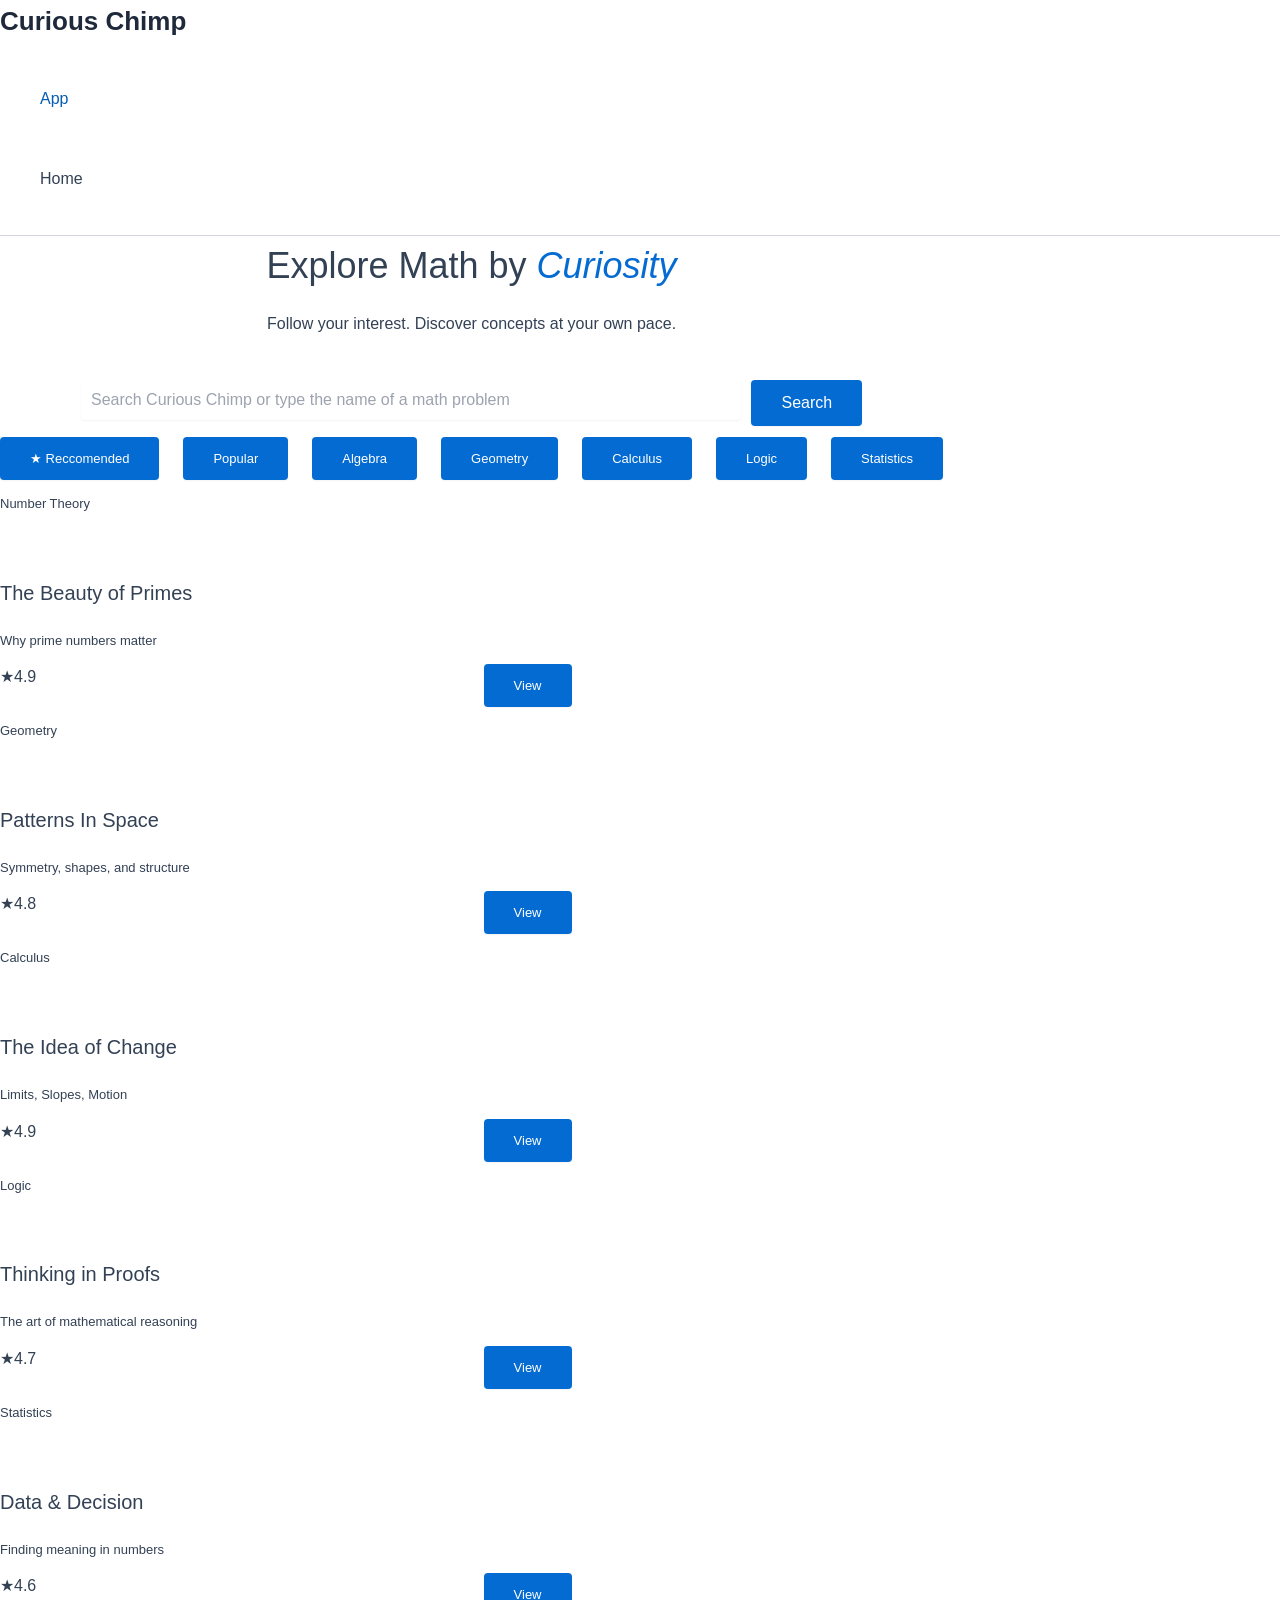
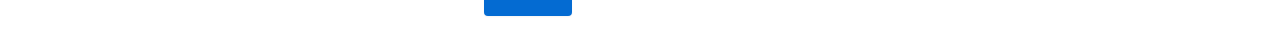
==== app/index.html @ 6db91880 "Pushed barebones local wp site" ====
<!DOCTYPE html>
<html lang="en-US">
<head><meta charset="UTF-8">

<meta name="viewport" content="width=device-width, initial-scale=1">
	<link rel="profile" href="https://gmpg.org/xfn/11"> 
	<title>App – Curious Chimp</title>
<meta name="robots" content="max-image-preview:large">
<link rel="alternate" type="application/rss+xml" title="Curious Chimp » Feed" href="/feed/">
<link rel="alternate" type="application/rss+xml" title="Curious Chimp » Comments Feed" href="/comments/feed/">
<link rel="alternate" title="oEmbed (JSON)" type="application/json+oembed" href="/wp-json/oembed/1.0/embed?url=http%3A%2F%2F%2Fapp%2F">
<link rel="alternate" title="oEmbed (XML)" type="text/xml+oembed" href="/wp-json/oembed/1.0/embed?url=http%3A%2F%2F%2Fapp%2F&amp;format=xml">
<style id="wp-img-auto-sizes-contain-inline-css">
img:is([sizes=auto i],[sizes^="auto," i]){contain-intrinsic-size:3000px 1500px}
/*# sourceURL=wp-img-auto-sizes-contain-inline-css */
</style>
<link rel="stylesheet" id="astra-theme-css-css" href="/wp-content/themes/astra/assets/css/minified/main.min.css?ver=4.12.3" media="all">
<style id="astra-theme-css-inline-css">
:root{--ast-post-nav-space:0;--ast-container-default-xlg-padding:2.5em;--ast-container-default-lg-padding:2.5em;--ast-container-default-slg-padding:2em;--ast-container-default-md-padding:2.5em;--ast-container-default-sm-padding:2.5em;--ast-container-default-xs-padding:2.4em;--ast-container-default-xxs-padding:1.8em;--ast-code-block-background:#ECEFF3;--ast-comment-inputs-background:#F9FAFB;--ast-normal-container-width:1200px;--ast-narrow-container-width:750px;--ast-blog-title-font-weight:600;--ast-blog-meta-weight:600;--ast-global-color-primary:var(--ast-global-color-4);--ast-global-color-secondary:var(--ast-global-color-5);--ast-global-color-alternate-background:var(--ast-global-color-6);--ast-global-color-subtle-background:var(--ast-global-color-7);--ast-bg-style-guide:var( --ast-global-color-secondary,--ast-global-color-5 );--ast-shadow-style-guide:0px 0px 4px 0 #00000057;--ast-global-dark-bg-style:#fff;--ast-global-dark-lfs:#fbfbfb;--ast-widget-bg-color:#fafafa;--ast-wc-container-head-bg-color:#fbfbfb;--ast-title-layout-bg:#eeeeee;--ast-search-border-color:#e7e7e7;--ast-lifter-hover-bg:#e6e6e6;--ast-gallery-block-color:#000;--srfm-color-input-label:var(--ast-global-color-2);}html{font-size:100%;}a{color:var(--ast-global-color-0);}a:hover,a:focus{color:var(--ast-global-color-1);}body,button,input,select,textarea,.ast-button,.ast-custom-button{font-family:-apple-system,BlinkMacSystemFont,Segoe UI,Roboto,Oxygen-Sans,Ubuntu,Cantarell,Helvetica Neue,sans-serif;font-weight:400;font-size:16px;font-size:1rem;line-height:var(--ast-body-line-height,1.65);}blockquote{color:var(--ast-global-color-3);}h1,h2,h3,h4,h5,h6,.entry-content :where(h1,h2,h3,h4,h5,h6),.site-title,.site-title a{font-weight:600;}.ast-site-identity .site-title a{color:var(--ast-global-color-2);}.site-title{font-size:26px;font-size:1.625rem;display:block;}.site-header .site-description{font-size:15px;font-size:0.9375rem;display:none;}.entry-title{font-size:20px;font-size:1.25rem;}.ast-blog-single-element.ast-taxonomy-container a{font-size:14px;font-size:0.875rem;}.ast-blog-meta-container{font-size:13px;font-size:0.8125rem;}.archive .ast-article-post .ast-article-inner,.blog .ast-article-post .ast-article-inner,.archive .ast-article-post .ast-article-inner:hover,.blog .ast-article-post .ast-article-inner:hover{border-top-left-radius:6px;border-top-right-radius:6px;border-bottom-right-radius:6px;border-bottom-left-radius:6px;overflow:hidden;}h1,.entry-content :where(h1){font-size:36px;font-size:2.25rem;font-weight:600;line-height:1.4em;}h2,.entry-content :where(h2){font-size:30px;font-size:1.875rem;font-weight:600;line-height:1.3em;}h3,.entry-content :where(h3){font-size:24px;font-size:1.5rem;font-weight:600;line-height:1.3em;}h4,.entry-content :where(h4){font-size:20px;font-size:1.25rem;line-height:1.2em;font-weight:600;}h5,.entry-content :where(h5){font-size:18px;font-size:1.125rem;line-height:1.2em;font-weight:600;}h6,.entry-content :where(h6){font-size:16px;font-size:1rem;line-height:1.25em;font-weight:600;}::selection{background-color:var(--ast-global-color-0);color:#ffffff;}body,h1,h2,h3,h4,h5,h6,.entry-title a,.entry-content :where(h1,h2,h3,h4,h5,h6){color:var(--ast-global-color-3);}.tagcloud a:hover,.tagcloud a:focus,.tagcloud a.current-item{color:#ffffff;border-color:var(--ast-global-color-0);background-color:var(--ast-global-color-0);}input:focus,input[type="text"]:focus,input[type="email"]:focus,input[type="url"]:focus,input[type="password"]:focus,input[type="reset"]:focus,input[type="search"]:focus,textarea:focus{border-color:var(--ast-global-color-0);}input[type="radio"]:checked,input[type=reset],input[type="checkbox"]:checked,input[type="checkbox"]:hover:checked,input[type="checkbox"]:focus:checked,input[type=range]::-webkit-slider-thumb{border-color:var(--ast-global-color-0);background-color:var(--ast-global-color-0);box-shadow:none;}.site-footer a:hover + .post-count,.site-footer a:focus + .post-count{background:var(--ast-global-color-0);border-color:var(--ast-global-color-0);}.single .nav-links .nav-previous,.single .nav-links .nav-next{color:var(--ast-global-color-0);}.entry-meta,.entry-meta *{line-height:1.45;color:var(--ast-global-color-0);font-weight:600;}.entry-meta a:not(.ast-button):hover,.entry-meta a:not(.ast-button):hover *,.entry-meta a:not(.ast-button):focus,.entry-meta a:not(.ast-button):focus *,.page-links > .page-link,.page-links .page-link:hover,.post-navigation a:hover{color:var(--ast-global-color-1);}#cat option,.secondary .calendar_wrap thead a,.secondary .calendar_wrap thead a:visited{color:var(--ast-global-color-0);}.secondary .calendar_wrap #today,.ast-progress-val span{background:var(--ast-global-color-0);}.secondary a:hover + .post-count,.secondary a:focus + .post-count{background:var(--ast-global-color-0);border-color:var(--ast-global-color-0);}.calendar_wrap #today > a{color:#ffffff;}.page-links .page-link,.single .post-navigation a{color:var(--ast-global-color-3);}.ast-search-menu-icon .search-form button.search-submit{padding:0 4px;}.ast-search-menu-icon form.search-form{padding-right:0;}.ast-header-search .ast-search-menu-icon.ast-dropdown-active .search-form,.ast-header-search .ast-search-menu-icon.ast-dropdown-active .search-field:focus{transition:all 0.2s;}.search-form input.search-field:focus{outline:none;}.ast-mobile-header-content .ast-builder-layout-element:not(.ast-builder-menu):not(.ast-header-divider-element),.ast-mobile-popup-content .ast-builder-layout-element:not(.ast-builder-menu):not(.ast-header-divider-element){padding:15px 20px;}.ast-search-menu-icon .search-form button.search-submit:focus,.ast-theme-transparent-header .ast-header-search .ast-dropdown-active .ast-icon,.ast-theme-transparent-header .ast-inline-search .search-field:focus .ast-icon{color:var(--ast-global-color-1);}.ast-desktop .ast-header-search .slide-search .search-form{border:2px solid var(--ast-global-color-0);}.ast-header-search .slide-search .search-field{background-color:(--ast-global-dark-bg-style);}.ast-archive-title{color:var(--ast-global-color-2);}.widget-title{font-size:22px;font-size:1.375rem;color:var(--ast-global-color-2);}.ast-single-post .entry-content a,.ast-comment-content a:not(.ast-comment-edit-reply-wrap a){text-decoration:underline;}.ast-single-post .entry-content .uagb-tab a,.ast-single-post .entry-content .uagb-ifb-cta a,.ast-single-post .entry-content .uabb-module-content a,.ast-single-post .entry-content .uagb-post-grid a,.ast-single-post .entry-content .uagb-timeline a,.ast-single-post .entry-content .uagb-toc__wrap a,.ast-single-post .entry-content .uagb-taxomony-box a,.entry-content .wp-block-latest-posts > li > a,.ast-single-post .entry-content .wp-block-file__button,a.ast-post-filter-single,.ast-single-post .ast-comment-content .comment-reply-link,.ast-single-post .ast-comment-content .comment-edit-link{text-decoration:none;}.ast-search-menu-icon.slide-search a:focus-visible:focus-visible,.astra-search-icon:focus-visible,#close:focus-visible,a:focus-visible,.ast-menu-toggle:focus-visible,.site .skip-link:focus-visible,.wp-block-loginout input:focus-visible,.wp-block-search.wp-block-search__button-inside .wp-block-search__inside-wrapper,.ast-header-navigation-arrow:focus-visible,.ast-orders-table__row .ast-orders-table__cell:focus-visible,a#ast-apply-coupon:focus-visible,#ast-apply-coupon:focus-visible,#close:focus-visible,.button.search-submit:focus-visible,#search_submit:focus,.normal-search:focus-visible,.ast-header-account-wrap:focus-visible,.astra-cart-drawer-close:focus,.ast-single-variation:focus,.ast-button:focus,.ast-builder-button-wrap:has(.ast-custom-button-link:focus),.ast-builder-button-wrap .ast-custom-button-link:focus{outline-style:dotted;outline-color:inherit;outline-width:thin;}input:focus,input[type="text"]:focus,input[type="email"]:focus,input[type="url"]:focus,input[type="password"]:focus,input[type="reset"]:focus,input[type="search"]:focus,input[type="number"]:focus,textarea:focus,.wp-block-search__input:focus,[data-section="section-header-mobile-trigger"] .ast-button-wrap .ast-mobile-menu-trigger-minimal:focus,.ast-mobile-popup-drawer.active .menu-toggle-close:focus,#ast-scroll-top:focus,#coupon_code:focus,#ast-coupon-code:focus{border-style:dotted;border-color:inherit;border-width:thin;}input{outline:none;}.ast-logo-title-inline .site-logo-img{padding-right:1em;}body .ast-oembed-container *{position:absolute;top:0;width:100%;height:100%;left:0;}body .wp-block-embed-pocket-casts .ast-oembed-container *{position:unset;}.ast-single-post-featured-section + article {margin-top: 2em;}.site-content .ast-single-post-featured-section img {width: 100%;overflow: hidden;object-fit: cover;}.ast-separate-container .site-content .ast-single-post-featured-section + article {margin-top: -80px;z-index: 9;position: relative;border-radius: 4px;}@media (min-width: 922px) {.ast-no-sidebar .site-content .ast-article-image-container--wide {margin-left: -120px;margin-right: -120px;max-width: unset;width: unset;}.ast-left-sidebar .site-content .ast-article-image-container--wide,.ast-right-sidebar .site-content .ast-article-image-container--wide {margin-left: -10px;margin-right: -10px;}.site-content .ast-article-image-container--full {margin-left: calc( -50vw + 50%);margin-right: calc( -50vw + 50%);max-width: 100vw;width: 100vw;}.ast-left-sidebar .site-content .ast-article-image-container--full,.ast-right-sidebar .site-content .ast-article-image-container--full {margin-left: -10px;margin-right: -10px;max-width: inherit;width: auto;}}.site > .ast-single-related-posts-container {margin-top: 0;}@media (min-width: 922px) {.ast-desktop .ast-container--narrow {max-width: var(--ast-narrow-container-width);margin: 0 auto;}}input[type="text"],input[type="number"],input[type="email"],input[type="url"],input[type="password"],input[type="search"],input[type=reset],input[type=tel],input[type=date],select,textarea{font-size:16px;font-style:normal;font-weight:400;line-height:24px;width:100%;padding:12px 16px;border-radius:4px;box-shadow:0px 1px 2px 0px rgba(0,0,0,0.05);color:var(--ast-form-input-text,#475569);}input[type="text"],input[type="number"],input[type="email"],input[type="url"],input[type="password"],input[type="search"],input[type=reset],input[type=tel],input[type=date],select{height:40px;}input[type="date"]{border-width:1px;border-style:solid;border-color:var(--ast-border-color);background:var( --ast-global-color-secondary,--ast-global-color-5 );}input[type="text"]:focus,input[type="number"]:focus,input[type="email"]:focus,input[type="url"]:focus,input[type="password"]:focus,input[type="search"]:focus,input[type=reset]:focus,input[type="tel"]:focus,input[type="date"]:focus,select:focus,textarea:focus{border-color:#046BD2;box-shadow:none;outline:none;color:var(--ast-form-input-focus-text,#475569);}label,legend{color:var(--ast-global-color-2,#111827 );font-size:14px;font-style:normal;font-weight:500;line-height:20px;}select{padding:6px 10px;}fieldset{padding:30px;border-radius:4px;}button,.ast-button,.button,input[type="button"],input[type="reset"],input[type="submit"],a:where(.wp-block-button__link){border-radius:4px;box-shadow:0px 1px 2px 0px rgba(0,0,0,0.05);}:root{--ast-comment-inputs-background:#FFF;}::placeholder{color:var(--ast-form-field-color,#9CA3AF);}::-ms-input-placeholder{color:var(--ast-form-field-color,#9CA3AF);}@media (max-width:921.9px){#ast-desktop-header{display:none;}}@media (min-width:922px){#ast-mobile-header{display:none;}}.wp-block-buttons.aligncenter{justify-content:center;}@media (max-width:921px){.ast-theme-transparent-header #primary,.ast-theme-transparent-header #secondary{padding:0;}}@media (max-width:921px){.ast-plain-container.ast-no-sidebar #primary{padding:0;}}.ast-plain-container.ast-no-sidebar #primary{margin-top:0;margin-bottom:0;}.wp-block-button.is-style-outline .wp-block-button__link{border-color:var(--ast-global-color-0);}div.wp-block-button.is-style-outline > .wp-block-button__link:not(.has-text-color),div.wp-block-button.wp-block-button__link.is-style-outline:not(.has-text-color){color:var(--ast-global-color-0);}.wp-block-button.is-style-outline .wp-block-button__link:hover,.wp-block-buttons .wp-block-button.is-style-outline .wp-block-button__link:focus,.wp-block-buttons .wp-block-button.is-style-outline > .wp-block-button__link:not(.has-text-color):hover,.wp-block-buttons .wp-block-button.wp-block-button__link.is-style-outline:not(.has-text-color):hover{color:#ffffff;background-color:var(--ast-global-color-1);border-color:var(--ast-global-color-1);}.post-page-numbers.current .page-link,.ast-pagination .page-numbers.current{color:#ffffff;border-color:var(--ast-global-color-0);background-color:var(--ast-global-color-0);}.wp-block-buttons .wp-block-button.is-style-outline .wp-block-button__link.wp-element-button,.ast-outline-button,.wp-block-uagb-buttons-child .uagb-buttons-repeater.ast-outline-button{border-color:var(--ast-global-color-0);border-top-width:2px;border-right-width:2px;border-bottom-width:2px;border-left-width:2px;font-family:inherit;font-weight:500;font-size:16px;font-size:1rem;line-height:1em;padding-top:13px;padding-right:30px;padding-bottom:13px;padding-left:30px;}.wp-block-buttons .wp-block-button.is-style-outline > .wp-block-button__link:not(.has-text-color),.wp-block-buttons .wp-block-button.wp-block-button__link.is-style-outline:not(.has-text-color),.ast-outline-button{color:var(--ast-global-color-0);}.wp-block-button.is-style-outline .wp-block-button__link:hover,.wp-block-buttons .wp-block-button.is-style-outline .wp-block-button__link:focus,.wp-block-buttons .wp-block-button.is-style-outline > .wp-block-button__link:not(.has-text-color):hover,.wp-block-buttons .wp-block-button.wp-block-button__link.is-style-outline:not(.has-text-color):hover,.ast-outline-button:hover,.ast-outline-button:focus,.wp-block-uagb-buttons-child .uagb-buttons-repeater.ast-outline-button:hover,.wp-block-uagb-buttons-child .uagb-buttons-repeater.ast-outline-button:focus{color:#ffffff;background-color:var(--ast-global-color-1);border-color:var(--ast-global-color-1);}.ast-single-post .entry-content a.ast-outline-button,.ast-single-post .entry-content .is-style-outline>.wp-block-button__link{text-decoration:none;}.wp-block-button .wp-block-button__link.wp-element-button.is-style-outline:not(.has-background),.wp-block-button.is-style-outline>.wp-block-button__link.wp-element-button:not(.has-background),.ast-outline-button{background-color:transparent;}.uagb-buttons-repeater.ast-outline-button{border-radius:9999px;}@media (max-width:921px){.wp-block-buttons .wp-block-button.is-style-outline .wp-block-button__link.wp-element-button,.ast-outline-button,.wp-block-uagb-buttons-child .uagb-buttons-repeater.ast-outline-button{padding-top:12px;padding-right:28px;padding-bottom:12px;padding-left:28px;}}@media (max-width:544px){.wp-block-buttons .wp-block-button.is-style-outline .wp-block-button__link.wp-element-button,.ast-outline-button,.wp-block-uagb-buttons-child .uagb-buttons-repeater.ast-outline-button{padding-top:10px;padding-right:24px;padding-bottom:10px;padding-left:24px;}}.entry-content[data-ast-blocks-layout] > figure{margin-bottom:1em;}h1.widget-title{font-weight:600;}h2.widget-title{font-weight:600;}h3.widget-title{font-weight:600;}#page{display:flex;flex-direction:column;min-height:100vh;}.ast-404-layout-1 h1.page-title{color:var(--ast-global-color-2);}.single .post-navigation a{line-height:1em;height:inherit;}.error-404 .page-sub-title{font-size:1.5rem;font-weight:inherit;}.search .site-content .content-area .search-form{margin-bottom:0;}#page .site-content{flex-grow:1;}.widget{margin-bottom:1.25em;}#secondary li{line-height:1.5em;}#secondary .wp-block-group h2{margin-bottom:0.7em;}#secondary h2{font-size:1.7rem;}.ast-separate-container .ast-article-post,.ast-separate-container .ast-article-single,.ast-separate-container .comment-respond{padding:3em;}.ast-separate-container .ast-article-single .ast-article-single{padding:0;}.ast-article-single .wp-block-post-template-is-layout-grid{padding-left:0;}.ast-separate-container .comments-title,.ast-narrow-container .comments-title{padding:1.5em 2em;}.ast-page-builder-template .comment-form-textarea,.ast-comment-formwrap .ast-grid-common-col{padding:0;}.ast-comment-formwrap{padding:0;display:inline-flex;column-gap:20px;width:100%;margin-left:0;margin-right:0;}.comments-area textarea#comment:focus,.comments-area textarea#comment:active,.comments-area .ast-comment-formwrap input[type="text"]:focus,.comments-area .ast-comment-formwrap input[type="text"]:active {box-shadow:none;outline:none;}.archive.ast-page-builder-template .entry-header{margin-top:2em;}.ast-page-builder-template .ast-comment-formwrap{width:100%;}.entry-title{margin-bottom:0.6em;}.ast-archive-description p{font-size:inherit;font-weight:inherit;line-height:inherit;}.ast-separate-container .ast-comment-list li.depth-1,.hentry{margin-bottom:1.5em;}.site-content section.ast-archive-description{margin-bottom:2em;}@media (min-width:921px){.ast-left-sidebar.ast-page-builder-template #secondary,.archive.ast-right-sidebar.ast-page-builder-template .site-main{padding-left:20px;padding-right:20px;}}@media (max-width:544px){.ast-comment-formwrap.ast-row{column-gap:10px;display:inline-block;}#ast-commentform .ast-grid-common-col{position:relative;width:100%;}}@media (min-width:1201px){.ast-separate-container .ast-article-post,.ast-separate-container .ast-article-single,.ast-separate-container .ast-author-box,.ast-separate-container .ast-404-layout-1,.ast-separate-container .no-results{padding:3em;}}@media (max-width:921px){.ast-left-sidebar #content > .ast-container{display:flex;flex-direction:column-reverse;width:100%;}}@media (min-width:922px){.ast-separate-container.ast-right-sidebar #primary,.ast-separate-container.ast-left-sidebar #primary{border:0;}.search-no-results.ast-separate-container #primary{margin-bottom:4em;}}.wp-block-button .wp-block-button__link{color:#ffffff;}.wp-block-button .wp-block-button__link:hover,.wp-block-button .wp-block-button__link:focus{color:#ffffff;background-color:var(--ast-global-color-1);border-color:var(--ast-global-color-1);}.wp-block-button .wp-block-button__link,.wp-block-search .wp-block-search__button,body .wp-block-file .wp-block-file__button{border-color:var(--ast-global-color-0);background-color:var(--ast-global-color-0);color:#ffffff;font-family:inherit;font-weight:500;line-height:1em;font-size:16px;font-size:1rem;padding-top:15px;padding-right:30px;padding-bottom:15px;padding-left:30px;}.ast-single-post .entry-content .wp-block-button .wp-block-button__link,.ast-single-post .entry-content .wp-block-search .wp-block-search__button,body .entry-content .wp-block-file .wp-block-file__button{text-decoration:none;}@media (max-width:921px){.wp-block-button .wp-block-button__link,.wp-block-search .wp-block-search__button,body .wp-block-file .wp-block-file__button{padding-top:14px;padding-right:28px;padding-bottom:14px;padding-left:28px;}}@media (max-width:544px){.wp-block-button .wp-block-button__link,.wp-block-search .wp-block-search__button,body .wp-block-file .wp-block-file__button{padding-top:12px;padding-right:24px;padding-bottom:12px;padding-left:24px;}}.menu-toggle,button,.ast-button,.ast-custom-button,.button,input#submit,input[type="button"],input[type="submit"],input[type="reset"],#comments .submit,.search .search-submit,form[CLASS*="wp-block-search__"].wp-block-search .wp-block-search__inside-wrapper .wp-block-search__button,body .wp-block-file .wp-block-file__button,.search .search-submit{border-style:solid;border-top-width:0;border-right-width:0;border-left-width:0;border-bottom-width:0;color:#ffffff;border-color:var(--ast-global-color-0);background-color:var(--ast-global-color-0);padding-top:15px;padding-right:30px;padding-bottom:15px;padding-left:30px;font-family:inherit;font-weight:500;font-size:16px;font-size:1rem;line-height:1em;}button:focus,.menu-toggle:hover,button:hover,.ast-button:hover,.ast-custom-button:hover .button:hover,.ast-custom-button:hover ,input[type=reset]:hover,input[type=reset]:focus,input#submit:hover,input#submit:focus,input[type="button"]:hover,input[type="button"]:focus,input[type="submit"]:hover,input[type="submit"]:focus,form[CLASS*="wp-block-search__"].wp-block-search .wp-block-search__inside-wrapper .wp-block-search__button:hover,form[CLASS*="wp-block-search__"].wp-block-search .wp-block-search__inside-wrapper .wp-block-search__button:focus,body .wp-block-file .wp-block-file__button:hover,body .wp-block-file .wp-block-file__button:focus{color:#ffffff;background-color:var(--ast-global-color-1);border-color:var(--ast-global-color-1);}form[CLASS*="wp-block-search__"].wp-block-search .wp-block-search__inside-wrapper .wp-block-search__button.has-icon{padding-top:calc(15px - 3px);padding-right:calc(30px - 3px);padding-bottom:calc(15px - 3px);padding-left:calc(30px - 3px);}@media (max-width:921px){.menu-toggle,button,.ast-button,.ast-custom-button,.button,input#submit,input[type="button"],input[type="submit"],input[type="reset"],#comments .submit,.search .search-submit,form[CLASS*="wp-block-search__"].wp-block-search .wp-block-search__inside-wrapper .wp-block-search__button,body .wp-block-file .wp-block-file__button,.search .search-submit{padding-top:14px;padding-right:28px;padding-bottom:14px;padding-left:28px;}}@media (max-width:544px){.menu-toggle,button,.ast-button,.ast-custom-button,.button,input#submit,input[type="button"],input[type="submit"],input[type="reset"],#comments .submit,.search .search-submit,form[CLASS*="wp-block-search__"].wp-block-search .wp-block-search__inside-wrapper .wp-block-search__button,body .wp-block-file .wp-block-file__button,.search .search-submit{padding-top:12px;padding-right:24px;padding-bottom:12px;padding-left:24px;}}@media (max-width:921px){.ast-mobile-header-stack .main-header-bar .ast-search-menu-icon{display:inline-block;}.ast-header-break-point.ast-header-custom-item-outside .ast-mobile-header-stack .main-header-bar .ast-search-icon{margin:0;}.ast-comment-avatar-wrap img{max-width:2.5em;}.ast-comment-meta{padding:0 1.8888em 1.3333em;}}@media (min-width:544px){.ast-container{max-width:100%;}}@media (max-width:544px){.ast-separate-container .ast-article-post,.ast-separate-container .ast-article-single,.ast-separate-container .comments-title,.ast-separate-container .ast-archive-description{padding:1.5em 1em;}.ast-separate-container #content .ast-container{padding-left:0.54em;padding-right:0.54em;}.ast-separate-container .ast-comment-list .bypostauthor{padding:.5em;}.ast-search-menu-icon.ast-dropdown-active .search-field{width:170px;}} #ast-mobile-header .ast-site-header-cart-li a{pointer-events:none;}.ast-separate-container{background-color:var(--ast-global-color-5);}@media (max-width:921px){.site-title{display:block;}.site-header .site-description{display:none;}h1,.entry-content :where(h1){font-size:30px;font-size:1.875rem;}h2,.entry-content :where(h2){font-size:25px;font-size:1.5625rem;}h3,.entry-content :where(h3){font-size:20px;font-size:1.25rem;}}@media (max-width:544px){.site-title{display:block;}.site-header .site-description{display:none;}h1,.entry-content :where(h1){font-size:30px;font-size:1.875rem;}h2,.entry-content :where(h2){font-size:25px;font-size:1.5625rem;}h3,.entry-content :where(h3){font-size:20px;font-size:1.25rem;}}@media (max-width:921px){html{font-size:91.2%;}}@media (max-width:544px){html{font-size:91.2%;}}@media (min-width:922px){.ast-container{max-width:1240px;}}@media (min-width:922px){.site-content .ast-container{display:flex;}}@media (max-width:921px){.site-content .ast-container{flex-direction:column;}}.entry-content :where(h1,h2,h3,h4,h5,h6){clear:none;}@media (min-width:922px){.main-header-menu .sub-menu .menu-item.ast-left-align-sub-menu:hover > .sub-menu,.main-header-menu .sub-menu .menu-item.ast-left-align-sub-menu.focus > .sub-menu{margin-left:-0px;}}.entry-content li > p{margin-bottom:0;}.site .comments-area{padding-bottom:2em;margin-top:2em;}.wp-block-file {display: flex;align-items: center;flex-wrap: wrap;justify-content: space-between;}.wp-block-pullquote {border: none;}.wp-block-pullquote blockquote::before {content: "\201D";font-family: "Helvetica",sans-serif;display: flex;transform: rotate( 180deg );font-size: 6rem;font-style: normal;line-height: 1;font-weight: bold;align-items: center;justify-content: center;}.has-text-align-right > blockquote::before {justify-content: flex-start;}.has-text-align-left > blockquote::before {justify-content: flex-end;}figure.wp-block-pullquote.is-style-solid-color blockquote {max-width: 100%;text-align: inherit;}:root {--wp--custom--ast-default-block-top-padding: 3em;--wp--custom--ast-default-block-right-padding: 3em;--wp--custom--ast-default-block-bottom-padding: 3em;--wp--custom--ast-default-block-left-padding: 3em;--wp--custom--ast-container-width: 1200px;--wp--custom--ast-content-width-size: 1200px;--wp--custom--ast-wide-width-size: calc(1200px + var(--wp--custom--ast-default-block-left-padding) + var(--wp--custom--ast-default-block-right-padding));}.ast-narrow-container {--wp--custom--ast-content-width-size: 750px;--wp--custom--ast-wide-width-size: 750px;}@media(max-width: 921px) {:root {--wp--custom--ast-default-block-top-padding: 3em;--wp--custom--ast-default-block-right-padding: 2em;--wp--custom--ast-default-block-bottom-padding: 3em;--wp--custom--ast-default-block-left-padding: 2em;}}@media(max-width: 544px) {:root {--wp--custom--ast-default-block-top-padding: 3em;--wp--custom--ast-default-block-right-padding: 1.5em;--wp--custom--ast-default-block-bottom-padding: 3em;--wp--custom--ast-default-block-left-padding: 1.5em;}}.entry-content > .wp-block-group,.entry-content > .wp-block-cover,.entry-content > .wp-block-columns {padding-top: var(--wp--custom--ast-default-block-top-padding);padding-right: var(--wp--custom--ast-default-block-right-padding);padding-bottom: var(--wp--custom--ast-default-block-bottom-padding);padding-left: var(--wp--custom--ast-default-block-left-padding);}.ast-plain-container.ast-no-sidebar .entry-content > .alignfull,.ast-page-builder-template .ast-no-sidebar .entry-content > .alignfull {margin-left: calc( -50vw + 50%);margin-right: calc( -50vw + 50%);max-width: 100vw;width: 100vw;}.ast-plain-container.ast-no-sidebar .entry-content .alignfull .alignfull,.ast-page-builder-template.ast-no-sidebar .entry-content .alignfull .alignfull,.ast-plain-container.ast-no-sidebar .entry-content .alignfull .alignwide,.ast-page-builder-template.ast-no-sidebar .entry-content .alignfull .alignwide,.ast-plain-container.ast-no-sidebar .entry-content .alignwide .alignfull,.ast-page-builder-template.ast-no-sidebar .entry-content .alignwide .alignfull,.ast-plain-container.ast-no-sidebar .entry-content .alignwide .alignwide,.ast-page-builder-template.ast-no-sidebar .entry-content .alignwide .alignwide,.ast-plain-container.ast-no-sidebar .entry-content .wp-block-column .alignfull,.ast-page-builder-template.ast-no-sidebar .entry-content .wp-block-column .alignfull,.ast-plain-container.ast-no-sidebar .entry-content .wp-block-column .alignwide,.ast-page-builder-template.ast-no-sidebar .entry-content .wp-block-column .alignwide {margin-left: auto;margin-right: auto;width: 100%;}[data-ast-blocks-layout] .wp-block-separator:not(.is-style-dots) {height: 0;}[data-ast-blocks-layout] .wp-block-separator {margin: 20px auto;}[data-ast-blocks-layout] .wp-block-separator:not(.is-style-wide):not(.is-style-dots) {max-width: 100px;}[data-ast-blocks-layout] .wp-block-separator.has-background {padding: 0;}.entry-content[data-ast-blocks-layout] > * {max-width: var(--wp--custom--ast-content-width-size);margin-left: auto;margin-right: auto;}.entry-content[data-ast-blocks-layout] > .alignwide {max-width: var(--wp--custom--ast-wide-width-size);}.entry-content[data-ast-blocks-layout] .alignfull {max-width: none;}.entry-content .wp-block-columns {margin-bottom: 0;}blockquote {margin: 1.5em;border-color: rgba(0,0,0,0.05);}.wp-block-quote:not(.has-text-align-right):not(.has-text-align-center) {border-left: 5px solid rgba(0,0,0,0.05);}.has-text-align-right > blockquote,blockquote.has-text-align-right {border-right: 5px solid rgba(0,0,0,0.05);}.has-text-align-left > blockquote,blockquote.has-text-align-left {border-left: 5px solid rgba(0,0,0,0.05);}.wp-block-site-tagline,.wp-block-latest-posts .read-more {margin-top: 15px;}.wp-block-loginout p label {display: block;}.wp-block-loginout p:not(.login-remember):not(.login-submit) input {width: 100%;}.wp-block-loginout input:focus {border-color: transparent;}.wp-block-loginout input:focus {outline: thin dotted;}.entry-content .wp-block-media-text .wp-block-media-text__content {padding: 0 0 0 8%;}.entry-content .wp-block-media-text.has-media-on-the-right .wp-block-media-text__content {padding: 0 8% 0 0;}.entry-content .wp-block-media-text.has-background .wp-block-media-text__content {padding: 8%;}.entry-content .wp-block-cover:not([class*="background-color"]):not(.has-text-color.has-link-color) .wp-block-cover__inner-container,.entry-content .wp-block-cover:not([class*="background-color"]) .wp-block-cover-image-text,.entry-content .wp-block-cover:not([class*="background-color"]) .wp-block-cover-text,.entry-content .wp-block-cover-image:not([class*="background-color"]) .wp-block-cover__inner-container,.entry-content .wp-block-cover-image:not([class*="background-color"]) .wp-block-cover-image-text,.entry-content .wp-block-cover-image:not([class*="background-color"]) .wp-block-cover-text {color: var(--ast-global-color-primary,var(--ast-global-color-5));}.wp-block-loginout .login-remember input {width: 1.1rem;height: 1.1rem;margin: 0 5px 4px 0;vertical-align: middle;}.wp-block-latest-posts > li > *:first-child,.wp-block-latest-posts:not(.is-grid) > li:first-child {margin-top: 0;}.entry-content > .wp-block-buttons,.entry-content > .wp-block-uagb-buttons {margin-bottom: 1.5em;}.wp-block-search__inside-wrapper .wp-block-search__input {padding: 0 10px;color: var(--ast-global-color-3);background: var(--ast-global-color-primary,var(--ast-global-color-5));border-color: var(--ast-border-color);}.wp-block-latest-posts .read-more {margin-bottom: 1.5em;}.wp-block-search__no-button .wp-block-search__inside-wrapper .wp-block-search__input {padding-top: 5px;padding-bottom: 5px;}.wp-block-latest-posts .wp-block-latest-posts__post-date,.wp-block-latest-posts .wp-block-latest-posts__post-author {font-size: 1rem;}.wp-block-latest-posts > li > *,.wp-block-latest-posts:not(.is-grid) > li {margin-top: 12px;margin-bottom: 12px;}.ast-page-builder-template .entry-content[data-ast-blocks-layout] > .alignwide:where(:not(.uagb-is-root-container):not(.spectra-is-root-container)) > * {max-width: var(--wp--custom--ast-wide-width-size);}.ast-page-builder-template .entry-content[data-ast-blocks-layout] > .inherit-container-width > *,.ast-page-builder-template .entry-content[data-ast-blocks-layout] > *:not(.wp-block-group):where(:not(.uagb-is-root-container):not(.spectra-is-root-container)) > *,.entry-content[data-ast-blocks-layout] > .wp-block-cover .wp-block-cover__inner-container {max-width: none ;margin-left: auto;margin-right: auto;}.ast-page-builder-template .entry-content[data-ast-blocks-layout] > *,.ast-page-builder-template .entry-content[data-ast-blocks-layout] > .alignfull:where(:not(.wp-block-group):not(.uagb-is-root-container):not(.spectra-is-root-container)) > * {max-width: none;}.entry-content[data-ast-blocks-layout] .wp-block-cover:not(.alignleft):not(.alignright) {width: auto;}@media(max-width: 1200px) {.ast-separate-container .entry-content > .alignfull,.ast-separate-container .entry-content[data-ast-blocks-layout] > .alignwide,.ast-plain-container .entry-content[data-ast-blocks-layout] > .alignwide,.ast-plain-container .entry-content .alignfull {margin-left: calc(-1 * min(var(--ast-container-default-xlg-padding),20px)) ;margin-right: calc(-1 * min(var(--ast-container-default-xlg-padding),20px));}}@media(min-width: 1201px) {.ast-separate-container .entry-content > .alignfull {margin-left: calc(-1 * var(--ast-container-default-xlg-padding) );margin-right: calc(-1 * var(--ast-container-default-xlg-padding) );}.ast-separate-container .entry-content[data-ast-blocks-layout] > .alignwide,.ast-plain-container .entry-content[data-ast-blocks-layout] > .alignwide {margin-left: auto;margin-right: auto;}}@media(min-width: 921px) {.ast-separate-container .entry-content .wp-block-group.alignwide:not(.inherit-container-width) > :where(:not(.alignleft):not(.alignright)),.ast-plain-container .entry-content .wp-block-group.alignwide:not(.inherit-container-width) > :where(:not(.alignleft):not(.alignright)) {max-width: calc( var(--wp--custom--ast-content-width-size) + 80px );}.ast-plain-container.ast-right-sidebar .entry-content[data-ast-blocks-layout] .alignfull,.ast-plain-container.ast-left-sidebar .entry-content[data-ast-blocks-layout] .alignfull {margin-left: -60px;margin-right: -60px;}}@media(min-width: 544px) {.entry-content > .alignleft {margin-right: 20px;}.entry-content > .alignright {margin-left: 20px;}}@media (max-width:544px){.wp-block-columns .wp-block-column:not(:last-child){margin-bottom:20px;}.wp-block-latest-posts{margin:0;}}@media( max-width: 600px ) {.entry-content .wp-block-media-text .wp-block-media-text__content,.entry-content .wp-block-media-text.has-media-on-the-right .wp-block-media-text__content {padding: 8% 0 0;}.entry-content .wp-block-media-text.has-background .wp-block-media-text__content {padding: 8%;}}.ast-page-builder-template .entry-header {padding-left: 0;}.ast-narrow-container .site-content .wp-block-uagb-image--align-full .wp-block-uagb-image__figure {max-width: 100%;margin-left: auto;margin-right: auto;}.entry-content ul,.entry-content ol {padding: revert;margin: revert;padding-left: 20px;}.entry-content ul.wc-block-product-template{padding: 0;}:root .has-ast-global-color-0-color{color:var(--ast-global-color-0);}:root .has-ast-global-color-0-background-color{background-color:var(--ast-global-color-0);}:root .wp-block-button .has-ast-global-color-0-color{color:var(--ast-global-color-0);}:root .wp-block-button .has-ast-global-color-0-background-color{background-color:var(--ast-global-color-0);}:root .has-ast-global-color-1-color{color:var(--ast-global-color-1);}:root .has-ast-global-color-1-background-color{background-color:var(--ast-global-color-1);}:root .wp-block-button .has-ast-global-color-1-color{color:var(--ast-global-color-1);}:root .wp-block-button .has-ast-global-color-1-background-color{background-color:var(--ast-global-color-1);}:root .has-ast-global-color-2-color{color:var(--ast-global-color-2);}:root .has-ast-global-color-2-background-color{background-color:var(--ast-global-color-2);}:root .wp-block-button .has-ast-global-color-2-color{color:var(--ast-global-color-2);}:root .wp-block-button .has-ast-global-color-2-background-color{background-color:var(--ast-global-color-2);}:root .has-ast-global-color-3-color{color:var(--ast-global-color-3);}:root .has-ast-global-color-3-background-color{background-color:var(--ast-global-color-3);}:root .wp-block-button .has-ast-global-color-3-color{color:var(--ast-global-color-3);}:root .wp-block-button .has-ast-global-color-3-background-color{background-color:var(--ast-global-color-3);}:root .has-ast-global-color-4-color{color:var(--ast-global-color-4);}:root .has-ast-global-color-4-background-color{background-color:var(--ast-global-color-4);}:root .wp-block-button .has-ast-global-color-4-color{color:var(--ast-global-color-4);}:root .wp-block-button .has-ast-global-color-4-background-color{background-color:var(--ast-global-color-4);}:root .has-ast-global-color-5-color{color:var(--ast-global-color-5);}:root .has-ast-global-color-5-background-color{background-color:var(--ast-global-color-5);}:root .wp-block-button .has-ast-global-color-5-color{color:var(--ast-global-color-5);}:root .wp-block-button .has-ast-global-color-5-background-color{background-color:var(--ast-global-color-5);}:root .has-ast-global-color-6-color{color:var(--ast-global-color-6);}:root .has-ast-global-color-6-background-color{background-color:var(--ast-global-color-6);}:root .wp-block-button .has-ast-global-color-6-color{color:var(--ast-global-color-6);}:root .wp-block-button .has-ast-global-color-6-background-color{background-color:var(--ast-global-color-6);}:root .has-ast-global-color-7-color{color:var(--ast-global-color-7);}:root .has-ast-global-color-7-background-color{background-color:var(--ast-global-color-7);}:root .wp-block-button .has-ast-global-color-7-color{color:var(--ast-global-color-7);}:root .wp-block-button .has-ast-global-color-7-background-color{background-color:var(--ast-global-color-7);}:root .has-ast-global-color-8-color{color:var(--ast-global-color-8);}:root .has-ast-global-color-8-background-color{background-color:var(--ast-global-color-8);}:root .wp-block-button .has-ast-global-color-8-color{color:var(--ast-global-color-8);}:root .wp-block-button .has-ast-global-color-8-background-color{background-color:var(--ast-global-color-8);}:root{--ast-global-color-0:#046bd2;--ast-global-color-1:#045cb4;--ast-global-color-2:#1e293b;--ast-global-color-3:#334155;--ast-global-color-4:#FFFFFF;--ast-global-color-5:#F0F5FA;--ast-global-color-6:#111111;--ast-global-color-7:#D1D5DB;--ast-global-color-8:#111111;}:root {--ast-border-color : var(--ast-global-color-7);}.ast-single-entry-banner {-js-display: flex;display: flex;flex-direction: column;justify-content: center;text-align: center;position: relative;background: var(--ast-title-layout-bg);}.ast-single-entry-banner[data-banner-layout="layout-1"] {max-width: 1200px;background: inherit;padding: 20px 0;}.ast-single-entry-banner[data-banner-width-type="custom"] {margin: 0 auto;width: 100%;}.ast-single-entry-banner + .site-content .entry-header {margin-bottom: 0;}.site .ast-author-avatar {--ast-author-avatar-size: ;}a.ast-underline-text {text-decoration: underline;}.ast-container > .ast-terms-link {position: relative;display: block;}a.ast-button.ast-badge-tax {padding: 4px 8px;border-radius: 3px;font-size: inherit;}header.entry-header{text-align:left;}header.entry-header .entry-title{font-weight:600;font-size:32px;font-size:2rem;}header.entry-header > *:not(:last-child){margin-bottom:10px;}header.entry-header .post-thumb-img-content{text-align:center;}header.entry-header .post-thumb img,.ast-single-post-featured-section.post-thumb img{aspect-ratio:16/9;width:100%;height:100%;}@media (max-width:921px){header.entry-header{text-align:left;}}@media (max-width:544px){header.entry-header{text-align:left;}}.ast-archive-entry-banner {-js-display: flex;display: flex;flex-direction: column;justify-content: center;text-align: center;position: relative;background: var(--ast-title-layout-bg);}.ast-archive-entry-banner[data-banner-width-type="custom"] {margin: 0 auto;width: 100%;}.ast-archive-entry-banner[data-banner-layout="layout-1"] {background: inherit;padding: 20px 0;text-align: left;}body.archive .ast-archive-description{max-width:1200px;width:100%;text-align:left;padding-top:3em;padding-right:3em;padding-bottom:3em;padding-left:3em;}body.archive .ast-archive-description .ast-archive-title,body.archive .ast-archive-description .ast-archive-title *{font-weight:600;font-size:32px;font-size:2rem;}body.archive .ast-archive-description > *:not(:last-child){margin-bottom:10px;}@media (max-width:921px){body.archive .ast-archive-description{text-align:left;}}@media (max-width:544px){body.archive .ast-archive-description{text-align:left;}}.ast-breadcrumbs .trail-browse,.ast-breadcrumbs .trail-items,.ast-breadcrumbs .trail-items li{display:inline-block;margin:0;padding:0;border:none;background:inherit;text-indent:0;text-decoration:none;}.ast-breadcrumbs .trail-browse{font-size:inherit;font-style:inherit;font-weight:inherit;color:inherit;}.ast-breadcrumbs .trail-items{list-style:none;}.trail-items li::after{padding:0 0.3em;content:"\00bb";}.trail-items li:last-of-type::after{display:none;}h1,h2,h3,h4,h5,h6,.entry-content :where(h1,h2,h3,h4,h5,h6){color:var(--ast-global-color-2);}.entry-title a{color:var(--ast-global-color-2);}@media (max-width:921px){.ast-builder-grid-row-container.ast-builder-grid-row-tablet-3-firstrow .ast-builder-grid-row > *:first-child,.ast-builder-grid-row-container.ast-builder-grid-row-tablet-3-lastrow .ast-builder-grid-row > *:last-child{grid-column:1 / -1;}}@media (max-width:544px){.ast-builder-grid-row-container.ast-builder-grid-row-mobile-3-firstrow .ast-builder-grid-row > *:first-child,.ast-builder-grid-row-container.ast-builder-grid-row-mobile-3-lastrow .ast-builder-grid-row > *:last-child{grid-column:1 / -1;}}.ast-builder-layout-element[data-section="title_tagline"]{display:flex;}@media (max-width:921px){.ast-header-break-point .ast-builder-layout-element[data-section="title_tagline"]{display:flex;}}@media (max-width:544px){.ast-header-break-point .ast-builder-layout-element[data-section="title_tagline"]{display:flex;}}.ast-builder-menu-1{font-family:inherit;font-weight:inherit;}.ast-builder-menu-1 .menu-item > .menu-link{color:var(--ast-global-color-3);}.ast-builder-menu-1 .menu-item > .ast-menu-toggle{color:var(--ast-global-color-3);}.ast-builder-menu-1 .menu-item:hover > .menu-link,.ast-builder-menu-1 .inline-on-mobile .menu-item:hover > .ast-menu-toggle{color:var(--ast-global-color-1);}.ast-builder-menu-1 .menu-item:hover > .ast-menu-toggle{color:var(--ast-global-color-1);}.ast-builder-menu-1 .menu-item.current-menu-item > .menu-link,.ast-builder-menu-1 .inline-on-mobile .menu-item.current-menu-item > .ast-menu-toggle,.ast-builder-menu-1 .current-menu-ancestor > .menu-link{color:var(--ast-global-color-1);}.ast-builder-menu-1 .menu-item.current-menu-item > .ast-menu-toggle{color:var(--ast-global-color-1);}.ast-builder-menu-1 .sub-menu,.ast-builder-menu-1 .inline-on-mobile .sub-menu{border-top-width:2px;border-bottom-width:0px;border-right-width:0px;border-left-width:0px;border-color:var(--ast-global-color-0);border-style:solid;}.ast-builder-menu-1 .sub-menu .sub-menu{top:-2px;}.ast-builder-menu-1 .main-header-menu > .menu-item > .sub-menu,.ast-builder-menu-1 .main-header-menu > .menu-item > .astra-full-megamenu-wrapper{margin-top:0px;}.ast-desktop .ast-builder-menu-1 .main-header-menu > .menu-item > .sub-menu:before,.ast-desktop .ast-builder-menu-1 .main-header-menu > .menu-item > .astra-full-megamenu-wrapper:before{height:calc( 0px + 2px + 5px );}.ast-desktop .ast-builder-menu-1 .menu-item .sub-menu .menu-link{border-style:none;}@media (max-width:921px){.ast-header-break-point .ast-builder-menu-1 .menu-item.menu-item-has-children > .ast-menu-toggle{top:0;}.ast-builder-menu-1 .inline-on-mobile .menu-item.menu-item-has-children > .ast-menu-toggle{right:-15px;}.ast-builder-menu-1 .menu-item-has-children > .menu-link:after{content:unset;}.ast-builder-menu-1 .main-header-menu > .menu-item > .sub-menu,.ast-builder-menu-1 .main-header-menu > .menu-item > .astra-full-megamenu-wrapper{margin-top:0;}}@media (max-width:544px){.ast-header-break-point .ast-builder-menu-1 .menu-item.menu-item-has-children > .ast-menu-toggle{top:0;}.ast-builder-menu-1 .main-header-menu > .menu-item > .sub-menu,.ast-builder-menu-1 .main-header-menu > .menu-item > .astra-full-megamenu-wrapper{margin-top:0;}}.ast-builder-menu-1{display:flex;}@media (max-width:921px){.ast-header-break-point .ast-builder-menu-1{display:flex;}}@media (max-width:544px){.ast-header-break-point .ast-builder-menu-1{display:flex;}}.site-below-footer-wrap{padding-top:20px;padding-bottom:20px;}.site-below-footer-wrap[data-section="section-below-footer-builder"]{background-color:var(--ast-global-color-4 );min-height:60px;border-style:solid;border-width:0px;border-top-width:1px;border-top-color:var( --ast-global-color-subtle-background,--ast-global-color-7 );}.site-below-footer-wrap[data-section="section-below-footer-builder"] .ast-builder-grid-row{max-width:1200px;min-height:60px;margin-left:auto;margin-right:auto;}.site-below-footer-wrap[data-section="section-below-footer-builder"] .ast-builder-grid-row,.site-below-footer-wrap[data-section="section-below-footer-builder"] .site-footer-section{align-items:center;}.site-below-footer-wrap[data-section="section-below-footer-builder"].ast-footer-row-inline .site-footer-section{display:flex;margin-bottom:0;}.ast-builder-grid-row-full .ast-builder-grid-row{grid-template-columns:1fr;}@media (max-width:921px){.site-below-footer-wrap[data-section="section-below-footer-builder"].ast-footer-row-tablet-inline .site-footer-section{display:flex;margin-bottom:0;}.site-below-footer-wrap[data-section="section-below-footer-builder"].ast-footer-row-tablet-stack .site-footer-section{display:block;margin-bottom:10px;}.ast-builder-grid-row-container.ast-builder-grid-row-tablet-full .ast-builder-grid-row{grid-template-columns:1fr;}}@media (max-width:544px){.site-below-footer-wrap[data-section="section-below-footer-builder"].ast-footer-row-mobile-inline .site-footer-section{display:flex;margin-bottom:0;}.site-below-footer-wrap[data-section="section-below-footer-builder"].ast-footer-row-mobile-stack .site-footer-section{display:block;margin-bottom:10px;}.ast-builder-grid-row-container.ast-builder-grid-row-mobile-full .ast-builder-grid-row{grid-template-columns:1fr;}}.site-below-footer-wrap[data-section="section-below-footer-builder"]{display:grid;}@media (max-width:921px){.ast-header-break-point .site-below-footer-wrap[data-section="section-below-footer-builder"]{display:grid;}}@media (max-width:544px){.ast-header-break-point .site-below-footer-wrap[data-section="section-below-footer-builder"]{display:grid;}}.ast-footer-copyright{text-align:center;}.ast-footer-copyright.site-footer-focus-item {color:var(--ast-global-color-3);}@media (max-width:921px){.ast-footer-copyright{text-align:center;}}@media (max-width:544px){.ast-footer-copyright{text-align:center;}}.ast-footer-copyright.site-footer-focus-item {font-size:16px;font-size:1rem;}.ast-footer-copyright.ast-builder-layout-element{display:flex;}@media (max-width:921px){.ast-header-break-point .ast-footer-copyright.ast-builder-layout-element{display:flex;}}@media (max-width:544px){.ast-header-break-point .ast-footer-copyright.ast-builder-layout-element{display:flex;}}.footer-widget-area.widget-area.site-footer-focus-item{width:auto;}.ast-footer-row-inline .footer-widget-area.widget-area.site-footer-focus-item{width:100%;}.ast-header-break-point .main-header-bar{border-bottom-width:1px;}@media (min-width:922px){.main-header-bar{border-bottom-width:1px;}}.main-header-menu .menu-item, #astra-footer-menu .menu-item, .main-header-bar .ast-masthead-custom-menu-items{-js-display:flex;display:flex;-webkit-box-pack:center;-webkit-justify-content:center;-moz-box-pack:center;-ms-flex-pack:center;justify-content:center;-webkit-box-orient:vertical;-webkit-box-direction:normal;-webkit-flex-direction:column;-moz-box-orient:vertical;-moz-box-direction:normal;-ms-flex-direction:column;flex-direction:column;}.main-header-menu > .menu-item > .menu-link, #astra-footer-menu > .menu-item > .menu-link{height:100%;-webkit-box-align:center;-webkit-align-items:center;-moz-box-align:center;-ms-flex-align:center;align-items:center;-js-display:flex;display:flex;}.ast-header-break-point .main-navigation ul .menu-item .menu-link .icon-arrow:first-of-type svg{top:.2em;margin-top:0px;margin-left:0px;width:.65em;transform:translate(0, -2px) rotateZ(270deg);}.ast-mobile-popup-content .ast-submenu-expanded > .ast-menu-toggle{transform:rotateX(180deg);overflow-y:auto;}@media (min-width:922px){.ast-builder-menu .main-navigation > ul > li:last-child a{margin-right:0;}}.ast-separate-container .ast-article-inner{background-color:var(--ast-global-color-4);}@media (max-width:921px){.ast-separate-container .ast-article-inner{background-color:var(--ast-global-color-4);}}@media (max-width:544px){.ast-separate-container .ast-article-inner{background-color:var(--ast-global-color-4);}}.ast-separate-container .ast-article-single:not(.ast-related-post), .ast-separate-container .error-404, .ast-separate-container .no-results, .single.ast-separate-container .site-main .ast-author-meta, .ast-separate-container .related-posts-title-wrapper, .ast-separate-container .comments-count-wrapper, .ast-box-layout.ast-plain-container .site-content, .ast-padded-layout.ast-plain-container .site-content, .ast-separate-container .ast-archive-description, .ast-separate-container .comments-area{background-color:var(--ast-global-color-4);}@media (max-width:921px){.ast-separate-container .ast-article-single:not(.ast-related-post), .ast-separate-container .error-404, .ast-separate-container .no-results, .single.ast-separate-container .site-main .ast-author-meta, .ast-separate-container .related-posts-title-wrapper, .ast-separate-container .comments-count-wrapper, .ast-box-layout.ast-plain-container .site-content, .ast-padded-layout.ast-plain-container .site-content, .ast-separate-container .ast-archive-description{background-color:var(--ast-global-color-4);}}@media (max-width:544px){.ast-separate-container .ast-article-single:not(.ast-related-post), .ast-separate-container .error-404, .ast-separate-container .no-results, .single.ast-separate-container .site-main .ast-author-meta, .ast-separate-container .related-posts-title-wrapper, .ast-separate-container .comments-count-wrapper, .ast-box-layout.ast-plain-container .site-content, .ast-padded-layout.ast-plain-container .site-content, .ast-separate-container .ast-archive-description{background-color:var(--ast-global-color-4);}}.ast-separate-container.ast-two-container #secondary .widget{background-color:var(--ast-global-color-4);}@media (max-width:921px){.ast-separate-container.ast-two-container #secondary .widget{background-color:var(--ast-global-color-4);}}@media (max-width:544px){.ast-separate-container.ast-two-container #secondary .widget{background-color:var(--ast-global-color-4);}}.ast-plain-container, .ast-page-builder-template{background-color:var(--ast-global-color-4);}@media (max-width:921px){.ast-plain-container, .ast-page-builder-template{background-color:var(--ast-global-color-4);}}@media (max-width:544px){.ast-plain-container, .ast-page-builder-template{background-color:var(--ast-global-color-4);}}
		#ast-scroll-top {
			display: none;
			position: fixed;
			text-align: center;
			cursor: pointer;
			z-index: 99;
			width: 2.1em;
			height: 2.1em;
			line-height: 2.1;
			color: #ffffff;
			border-radius: 2px;
			content: "";
			outline: inherit;
		}
		@media (min-width: 769px) {
			#ast-scroll-top {
				content: "769";
			}
		}
		#ast-scroll-top .ast-icon.icon-arrow svg {
			margin-left: 0px;
			vertical-align: middle;
			transform: translate(0, -20%) rotate(180deg);
			width: 1.6em;
		}
		.ast-scroll-to-top-right {
			right: 30px;
			bottom: 30px;
		}
		.ast-scroll-to-top-left {
			left: 30px;
			bottom: 30px;
		}
	#ast-scroll-top{background-color:var(--ast-global-color-0);font-size:15px;}@media (max-width:921px){#ast-scroll-top .ast-icon.icon-arrow svg{width:1em;}}.ast-mobile-header-content > *,.ast-desktop-header-content > * {padding: 10px 0;height: auto;}.ast-mobile-header-content > *:first-child,.ast-desktop-header-content > *:first-child {padding-top: 10px;}.ast-mobile-header-content > .ast-builder-menu,.ast-desktop-header-content > .ast-builder-menu {padding-top: 0;}.ast-mobile-header-content > *:last-child,.ast-desktop-header-content > *:last-child {padding-bottom: 0;}.ast-mobile-header-content .ast-search-menu-icon.ast-inline-search label,.ast-desktop-header-content .ast-search-menu-icon.ast-inline-search label {width: 100%;}.ast-desktop-header-content .main-header-bar-navigation .ast-submenu-expanded > .ast-menu-toggle::before {transform: rotateX(180deg);}#ast-desktop-header .ast-desktop-header-content,.ast-mobile-header-content .ast-search-icon,.ast-desktop-header-content .ast-search-icon,.ast-mobile-header-wrap .ast-mobile-header-content,.ast-main-header-nav-open.ast-popup-nav-open .ast-mobile-header-wrap .ast-mobile-header-content,.ast-main-header-nav-open.ast-popup-nav-open .ast-desktop-header-content {display: none;}.ast-main-header-nav-open.ast-header-break-point #ast-desktop-header .ast-desktop-header-content,.ast-main-header-nav-open.ast-header-break-point .ast-mobile-header-wrap .ast-mobile-header-content {display: block;}.ast-desktop .ast-desktop-header-content .astra-menu-animation-slide-up > .menu-item > .sub-menu,.ast-desktop .ast-desktop-header-content .astra-menu-animation-slide-up > .menu-item .menu-item > .sub-menu,.ast-desktop .ast-desktop-header-content .astra-menu-animation-slide-down > .menu-item > .sub-menu,.ast-desktop .ast-desktop-header-content .astra-menu-animation-slide-down > .menu-item .menu-item > .sub-menu,.ast-desktop .ast-desktop-header-content .astra-menu-animation-fade > .menu-item > .sub-menu,.ast-desktop .ast-desktop-header-content .astra-menu-animation-fade > .menu-item .menu-item > .sub-menu {opacity: 1;visibility: visible;}.ast-hfb-header.ast-default-menu-enable.ast-header-break-point .ast-mobile-header-wrap .ast-mobile-header-content .main-header-bar-navigation {width: unset;margin: unset;}.ast-mobile-header-content.content-align-flex-end .main-header-bar-navigation .menu-item-has-children > .ast-menu-toggle,.ast-desktop-header-content.content-align-flex-end .main-header-bar-navigation .menu-item-has-children > .ast-menu-toggle {left: calc( 20px - 0.907em);right: auto;}.ast-mobile-header-content .ast-search-menu-icon,.ast-mobile-header-content .ast-search-menu-icon.slide-search,.ast-desktop-header-content .ast-search-menu-icon,.ast-desktop-header-content .ast-search-menu-icon.slide-search {width: 100%;position: relative;display: block;right: auto;transform: none;}.ast-mobile-header-content .ast-search-menu-icon.slide-search .search-form,.ast-mobile-header-content .ast-search-menu-icon .search-form,.ast-desktop-header-content .ast-search-menu-icon.slide-search .search-form,.ast-desktop-header-content .ast-search-menu-icon .search-form {right: 0;visibility: visible;opacity: 1;position: relative;top: auto;transform: none;padding: 0;display: block;overflow: hidden;}.ast-mobile-header-content .ast-search-menu-icon.ast-inline-search .search-field,.ast-mobile-header-content .ast-search-menu-icon .search-field,.ast-desktop-header-content .ast-search-menu-icon.ast-inline-search .search-field,.ast-desktop-header-content .ast-search-menu-icon .search-field {width: 100%;padding-right: 5.5em;}.ast-mobile-header-content .ast-search-menu-icon .search-submit,.ast-desktop-header-content .ast-search-menu-icon .search-submit {display: block;position: absolute;height: 100%;top: 0;right: 0;padding: 0 1em;border-radius: 0;}.ast-hfb-header.ast-default-menu-enable.ast-header-break-point .ast-mobile-header-wrap .ast-mobile-header-content .main-header-bar-navigation ul .sub-menu .menu-link {padding-left: 30px;}.ast-hfb-header.ast-default-menu-enable.ast-header-break-point .ast-mobile-header-wrap .ast-mobile-header-content .main-header-bar-navigation .sub-menu .menu-item .menu-item .menu-link {padding-left: 40px;}.ast-mobile-popup-drawer.active .ast-mobile-popup-inner{background-color:#ffffff;;}.ast-mobile-header-wrap .ast-mobile-header-content, .ast-desktop-header-content{background-color:#ffffff;;}.ast-mobile-popup-content > *, .ast-mobile-header-content > *, .ast-desktop-popup-content > *, .ast-desktop-header-content > *{padding-top:0px;padding-bottom:0px;}.content-align-flex-start .ast-builder-layout-element{justify-content:flex-start;}.content-align-flex-start .main-header-menu{text-align:left;}.ast-desktop-header-content, .ast-mobile-header-content{position:absolute;width:100%;}.ast-mobile-popup-drawer.active .menu-toggle-close{color:#3a3a3a;}.ast-mobile-header-wrap .ast-primary-header-bar,.ast-primary-header-bar .site-primary-header-wrap{min-height:80px;}.ast-desktop .ast-primary-header-bar .main-header-menu > .menu-item{line-height:80px;}.ast-header-break-point #masthead .ast-mobile-header-wrap .ast-primary-header-bar,.ast-header-break-point #masthead .ast-mobile-header-wrap .ast-below-header-bar,.ast-header-break-point #masthead .ast-mobile-header-wrap .ast-above-header-bar{padding-left:20px;padding-right:20px;}.ast-header-break-point .ast-primary-header-bar{border-bottom-width:1px;border-bottom-color:var( --ast-global-color-subtle-background,--ast-global-color-7 );border-bottom-style:solid;}@media (min-width:922px){.ast-primary-header-bar{border-bottom-width:1px;border-bottom-color:var( --ast-global-color-subtle-background,--ast-global-color-7 );border-bottom-style:solid;}}.ast-primary-header-bar{background-color:var( --ast-global-color-primary,--ast-global-color-4 );}.ast-primary-header-bar{display:block;}@media (max-width:921px){.ast-header-break-point .ast-primary-header-bar{display:grid;}}@media (max-width:544px){.ast-header-break-point .ast-primary-header-bar{display:grid;}}[data-section="section-header-mobile-trigger"] .ast-button-wrap .ast-mobile-menu-trigger-minimal{color:var(--ast-global-color-0);border:none;background:transparent;}[data-section="section-header-mobile-trigger"] .ast-button-wrap .mobile-menu-toggle-icon .ast-mobile-svg{width:20px;height:20px;fill:var(--ast-global-color-0);}[data-section="section-header-mobile-trigger"] .ast-button-wrap .mobile-menu-wrap .mobile-menu{color:var(--ast-global-color-0);}.ast-builder-menu-mobile .main-navigation .main-header-menu .menu-item > .menu-link{color:var(--ast-global-color-3);}.ast-builder-menu-mobile .main-navigation .main-header-menu .menu-item > .ast-menu-toggle{color:var(--ast-global-color-3);}.ast-builder-menu-mobile .main-navigation .main-header-menu .menu-item:hover > .menu-link, .ast-builder-menu-mobile .main-navigation .inline-on-mobile .menu-item:hover > .ast-menu-toggle{color:var(--ast-global-color-1);}.ast-builder-menu-mobile .menu-item:hover > .menu-link, .ast-builder-menu-mobile .main-navigation .inline-on-mobile .menu-item:hover > .ast-menu-toggle{color:var(--ast-global-color-1);}.ast-builder-menu-mobile .main-navigation .menu-item:hover > .ast-menu-toggle{color:var(--ast-global-color-1);}.ast-builder-menu-mobile .main-navigation .menu-item.current-menu-item > .menu-link, .ast-builder-menu-mobile .main-navigation .inline-on-mobile .menu-item.current-menu-item > .ast-menu-toggle, .ast-builder-menu-mobile .main-navigation .menu-item.current-menu-ancestor > .menu-link, .ast-builder-menu-mobile .main-navigation .menu-item.current-menu-ancestor > .ast-menu-toggle{color:var(--ast-global-color-1);}.ast-builder-menu-mobile .main-navigation .menu-item.current-menu-item > .ast-menu-toggle{color:var(--ast-global-color-1);}.ast-builder-menu-mobile .main-navigation .menu-item.menu-item-has-children > .ast-menu-toggle{top:0;}.ast-builder-menu-mobile .main-navigation .menu-item-has-children > .menu-link:after{content:unset;}.ast-hfb-header .ast-builder-menu-mobile .main-header-menu, .ast-hfb-header .ast-builder-menu-mobile .main-navigation .menu-item .menu-link, .ast-hfb-header .ast-builder-menu-mobile .main-navigation .menu-item .sub-menu .menu-link{border-style:none;}.ast-builder-menu-mobile .main-navigation .menu-item.menu-item-has-children > .ast-menu-toggle{top:0;}@media (max-width:921px){.ast-builder-menu-mobile .main-navigation .main-header-menu .menu-item > .menu-link{color:var(--ast-global-color-3);}.ast-builder-menu-mobile .main-navigation .main-header-menu .menu-item > .ast-menu-toggle{color:var(--ast-global-color-3);}.ast-builder-menu-mobile .main-navigation .main-header-menu .menu-item:hover > .menu-link, .ast-builder-menu-mobile .main-navigation .inline-on-mobile .menu-item:hover > .ast-menu-toggle{color:var(--ast-global-color-1);background:var(--ast-global-color-5);}.ast-builder-menu-mobile .main-navigation .menu-item:hover > .ast-menu-toggle{color:var(--ast-global-color-1);}.ast-builder-menu-mobile .main-navigation .menu-item.current-menu-item > .menu-link, .ast-builder-menu-mobile .main-navigation .inline-on-mobile .menu-item.current-menu-item > .ast-menu-toggle, .ast-builder-menu-mobile .main-navigation .menu-item.current-menu-ancestor > .menu-link, .ast-builder-menu-mobile .main-navigation .menu-item.current-menu-ancestor > .ast-menu-toggle{color:var(--ast-global-color-1);background:var(--ast-global-color-5);}.ast-builder-menu-mobile .main-navigation .menu-item.current-menu-item > .ast-menu-toggle{color:var(--ast-global-color-1);}.ast-builder-menu-mobile .main-navigation .menu-item.menu-item-has-children > .ast-menu-toggle{top:0;}.ast-builder-menu-mobile .main-navigation .menu-item-has-children > .menu-link:after{content:unset;}.ast-builder-menu-mobile .main-navigation .main-header-menu , .ast-builder-menu-mobile .main-navigation .main-header-menu .menu-link, .ast-builder-menu-mobile .main-navigation .main-header-menu .sub-menu{background-color:var(--ast-global-color-4);}}@media (max-width:544px){.ast-builder-menu-mobile .main-navigation .menu-item.menu-item-has-children > .ast-menu-toggle{top:0;}}.ast-builder-menu-mobile .main-navigation{display:block;}@media (max-width:921px){.ast-header-break-point .ast-builder-menu-mobile .main-navigation{display:block;}}@media (max-width:544px){.ast-header-break-point .ast-builder-menu-mobile .main-navigation{display:block;}}
/*# sourceURL=astra-theme-css-inline-css */
</style>
<style id="wp-emoji-styles-inline-css">

	img.wp-smiley, img.emoji {
		display: inline !important;
		border: none !important;
		box-shadow: none !important;
		height: 1em !important;
		width: 1em !important;
		margin: 0 0.07em !important;
		vertical-align: -0.1em !important;
		background: none !important;
		padding: 0 !important;
	}
/*# sourceURL=wp-emoji-styles-inline-css */
</style>
<style id="wp-block-library-inline-css">
:root{--wp-block-synced-color:#7a00df;--wp-block-synced-color--rgb:122,0,223;--wp-bound-block-color:var(--wp-block-synced-color);--wp-editor-canvas-background:#ddd;--wp-admin-theme-color:#007cba;--wp-admin-theme-color--rgb:0,124,186;--wp-admin-theme-color-darker-10:#006ba1;--wp-admin-theme-color-darker-10--rgb:0,107,160.5;--wp-admin-theme-color-darker-20:#005a87;--wp-admin-theme-color-darker-20--rgb:0,90,135;--wp-admin-border-width-focus:2px}@media (min-resolution:192dpi){:root{--wp-admin-border-width-focus:1.5px}}.wp-element-button{cursor:pointer}:root .has-very-light-gray-background-color{background-color:#eee}:root .has-very-dark-gray-background-color{background-color:#313131}:root .has-very-light-gray-color{color:#eee}:root .has-very-dark-gray-color{color:#313131}:root .has-vivid-green-cyan-to-vivid-cyan-blue-gradient-background{background:linear-gradient(135deg,#00d084,#0693e3)}:root .has-purple-crush-gradient-background{background:linear-gradient(135deg,#34e2e4,#4721fb 50%,#ab1dfe)}:root .has-hazy-dawn-gradient-background{background:linear-gradient(135deg,#faaca8,#dad0ec)}:root .has-subdued-olive-gradient-background{background:linear-gradient(135deg,#fafae1,#67a671)}:root .has-atomic-cream-gradient-background{background:linear-gradient(135deg,#fdd79a,#004a59)}:root .has-nightshade-gradient-background{background:linear-gradient(135deg,#330968,#31cdcf)}:root .has-midnight-gradient-background{background:linear-gradient(135deg,#020381,#2874fc)}:root{--wp--preset--font-size--normal:16px;--wp--preset--font-size--huge:42px}.has-regular-font-size{font-size:1em}.has-larger-font-size{font-size:2.625em}.has-normal-font-size{font-size:var(--wp--preset--font-size--normal)}.has-huge-font-size{font-size:var(--wp--preset--font-size--huge)}.has-text-align-center{text-align:center}.has-text-align-left{text-align:left}.has-text-align-right{text-align:right}.has-fit-text{white-space:nowrap!important}#end-resizable-editor-section{display:none}.aligncenter{clear:both}.items-justified-left{justify-content:flex-start}.items-justified-center{justify-content:center}.items-justified-right{justify-content:flex-end}.items-justified-space-between{justify-content:space-between}.screen-reader-text{border:0;clip-path:inset(50%);height:1px;margin:-1px;overflow:hidden;padding:0;position:absolute;width:1px;word-wrap:normal!important}.screen-reader-text:focus{background-color:#ddd;clip-path:none;color:#444;display:block;font-size:1em;height:auto;left:5px;line-height:normal;padding:15px 23px 14px;text-decoration:none;top:5px;width:auto;z-index:100000}html :where(.has-border-color){border-style:solid}html :where([style*=border-top-color]){border-top-style:solid}html :where([style*=border-right-color]){border-right-style:solid}html :where([style*=border-bottom-color]){border-bottom-style:solid}html :where([style*=border-left-color]){border-left-style:solid}html :where([style*=border-width]){border-style:solid}html :where([style*=border-top-width]){border-top-style:solid}html :where([style*=border-right-width]){border-right-style:solid}html :where([style*=border-bottom-width]){border-bottom-style:solid}html :where([style*=border-left-width]){border-left-style:solid}html :where(img[class*=wp-image-]){height:auto;max-width:100%}:where(figure){margin:0 0 1em}html :where(.is-position-sticky){--wp-admin--admin-bar--position-offset:var(--wp-admin--admin-bar--height,0px)}@media screen and (max-width:600px){html :where(.is-position-sticky){--wp-admin--admin-bar--position-offset:0px}}

/*# sourceURL=wp-block-library-inline-css */
</style>
<style id="wp-block-button-inline-css">
.wp-block-button__link{align-content:center;box-sizing:border-box;cursor:pointer;display:inline-block;height:100%;text-align:center;word-break:break-word}.wp-block-button__link.aligncenter{text-align:center}.wp-block-button__link.alignright{text-align:right}:where(.wp-block-button__link){border-radius:9999px;box-shadow:none;padding:calc(.667em + 2px) calc(1.333em + 2px);text-decoration:none}.wp-block-button[style*=text-decoration] .wp-block-button__link{text-decoration:inherit}.wp-block-buttons>.wp-block-button.has-custom-width{max-width:none}.wp-block-buttons>.wp-block-button.has-custom-width .wp-block-button__link{width:100%}.wp-block-buttons>.wp-block-button.has-custom-font-size .wp-block-button__link{font-size:inherit}.wp-block-buttons>.wp-block-button.wp-block-button__width-25{width:calc(25% - var(--wp--style--block-gap, .5em)*.75)}.wp-block-buttons>.wp-block-button.wp-block-button__width-50{width:calc(50% - var(--wp--style--block-gap, .5em)*.5)}.wp-block-buttons>.wp-block-button.wp-block-button__width-75{width:calc(75% - var(--wp--style--block-gap, .5em)*.25)}.wp-block-buttons>.wp-block-button.wp-block-button__width-100{flex-basis:100%;width:100%}.wp-block-buttons.is-vertical>.wp-block-button.wp-block-button__width-25{width:25%}.wp-block-buttons.is-vertical>.wp-block-button.wp-block-button__width-50{width:50%}.wp-block-buttons.is-vertical>.wp-block-button.wp-block-button__width-75{width:75%}.wp-block-button.is-style-squared,.wp-block-button__link.wp-block-button.is-style-squared{border-radius:0}.wp-block-button.no-border-radius,.wp-block-button__link.no-border-radius{border-radius:0!important}:root :where(.wp-block-button .wp-block-button__link.is-style-outline),:root :where(.wp-block-button.is-style-outline>.wp-block-button__link){border:2px solid;padding:.667em 1.333em}:root :where(.wp-block-button .wp-block-button__link.is-style-outline:not(.has-text-color)),:root :where(.wp-block-button.is-style-outline>.wp-block-button__link:not(.has-text-color)){color:currentColor}:root :where(.wp-block-button .wp-block-button__link.is-style-outline:not(.has-background)),:root :where(.wp-block-button.is-style-outline>.wp-block-button__link:not(.has-background)){background-color:initial;background-image:none}
/*# sourceURL=/wp-includes/blocks/button/style.min.css */
</style>
<style id="wp-block-buttons-inline-css">
.wp-block-buttons{box-sizing:border-box}.wp-block-buttons.is-vertical{flex-direction:column}.wp-block-buttons.is-vertical>.wp-block-button:last-child{margin-bottom:0}.wp-block-buttons>.wp-block-button{display:inline-block;margin:0}.wp-block-buttons.is-content-justification-left{justify-content:flex-start}.wp-block-buttons.is-content-justification-left.is-vertical{align-items:flex-start}.wp-block-buttons.is-content-justification-center{justify-content:center}.wp-block-buttons.is-content-justification-center.is-vertical{align-items:center}.wp-block-buttons.is-content-justification-right{justify-content:flex-end}.wp-block-buttons.is-content-justification-right.is-vertical{align-items:flex-end}.wp-block-buttons.is-content-justification-space-between{justify-content:space-between}.wp-block-buttons.aligncenter{text-align:center}.wp-block-buttons:not(.is-content-justification-space-between,.is-content-justification-right,.is-content-justification-left,.is-content-justification-center) .wp-block-button.aligncenter{margin-left:auto;margin-right:auto;width:100%}.wp-block-buttons[style*=text-decoration] .wp-block-button,.wp-block-buttons[style*=text-decoration] .wp-block-button__link{text-decoration:inherit}.wp-block-buttons.has-custom-font-size .wp-block-button__link{font-size:inherit}.wp-block-buttons .wp-block-button__link{width:100%}.wp-block-button.aligncenter{text-align:center}
/*# sourceURL=/wp-includes/blocks/buttons/style.min.css */
</style>
<style id="wp-block-search-inline-css">
.wp-block-search__button{margin-left:10px;word-break:normal}.wp-block-search__button.has-icon{line-height:0}.wp-block-search__button svg{height:1.25em;min-height:24px;min-width:24px;width:1.25em;fill:currentColor;vertical-align:text-bottom}:where(.wp-block-search__button){border:1px solid #ccc;padding:6px 10px}.wp-block-search__inside-wrapper{display:flex;flex:auto;flex-wrap:nowrap;max-width:100%}.wp-block-search__label{width:100%}.wp-block-search.wp-block-search__button-only .wp-block-search__button{box-sizing:border-box;display:flex;flex-shrink:0;justify-content:center;margin-left:0;max-width:100%}.wp-block-search.wp-block-search__button-only .wp-block-search__inside-wrapper{min-width:0!important;transition-property:width}.wp-block-search.wp-block-search__button-only .wp-block-search__input{flex-basis:100%;transition-duration:.3s}.wp-block-search.wp-block-search__button-only.wp-block-search__searchfield-hidden,.wp-block-search.wp-block-search__button-only.wp-block-search__searchfield-hidden .wp-block-search__inside-wrapper{overflow:hidden}.wp-block-search.wp-block-search__button-only.wp-block-search__searchfield-hidden .wp-block-search__input{border-left-width:0!important;border-right-width:0!important;flex-basis:0;flex-grow:0;margin:0;min-width:0!important;padding-left:0!important;padding-right:0!important;width:0!important}:where(.wp-block-search__input){appearance:none;border:1px solid #949494;flex-grow:1;font-family:inherit;font-size:inherit;font-style:inherit;font-weight:inherit;letter-spacing:inherit;line-height:inherit;margin-left:0;margin-right:0;min-width:3rem;padding:8px;text-decoration:unset!important;text-transform:inherit}:where(.wp-block-search__button-inside .wp-block-search__inside-wrapper){background-color:#fff;border:1px solid #949494;box-sizing:border-box;padding:4px}:where(.wp-block-search__button-inside .wp-block-search__inside-wrapper) .wp-block-search__input{border:none;border-radius:0;padding:0 4px}:where(.wp-block-search__button-inside .wp-block-search__inside-wrapper) .wp-block-search__input:focus{outline:none}:where(.wp-block-search__button-inside .wp-block-search__inside-wrapper) :where(.wp-block-search__button){padding:4px 8px}.wp-block-search.aligncenter .wp-block-search__inside-wrapper{margin:auto}.wp-block[data-align=right] .wp-block-search.wp-block-search__button-only .wp-block-search__inside-wrapper{float:right}
/*# sourceURL=/wp-includes/blocks/search/style.min.css */
</style>
<style id="wp-block-columns-inline-css">
.wp-block-columns{box-sizing:border-box;display:flex;flex-wrap:wrap!important}@media (min-width:782px){.wp-block-columns{flex-wrap:nowrap!important}}.wp-block-columns{align-items:normal!important}.wp-block-columns.are-vertically-aligned-top{align-items:flex-start}.wp-block-columns.are-vertically-aligned-center{align-items:center}.wp-block-columns.are-vertically-aligned-bottom{align-items:flex-end}@media (max-width:781px){.wp-block-columns:not(.is-not-stacked-on-mobile)>.wp-block-column{flex-basis:100%!important}}@media (min-width:782px){.wp-block-columns:not(.is-not-stacked-on-mobile)>.wp-block-column{flex-basis:0;flex-grow:1}.wp-block-columns:not(.is-not-stacked-on-mobile)>.wp-block-column[style*=flex-basis]{flex-grow:0}}.wp-block-columns.is-not-stacked-on-mobile{flex-wrap:nowrap!important}.wp-block-columns.is-not-stacked-on-mobile>.wp-block-column{flex-basis:0;flex-grow:1}.wp-block-columns.is-not-stacked-on-mobile>.wp-block-column[style*=flex-basis]{flex-grow:0}:where(.wp-block-columns){margin-bottom:1.75em}:where(.wp-block-columns.has-background){padding:1.25em 2.375em}.wp-block-column{flex-grow:1;min-width:0;overflow-wrap:break-word;word-break:break-word}.wp-block-column.is-vertically-aligned-top{align-self:flex-start}.wp-block-column.is-vertically-aligned-center{align-self:center}.wp-block-column.is-vertically-aligned-bottom{align-self:flex-end}.wp-block-column.is-vertically-aligned-stretch{align-self:stretch}.wp-block-column.is-vertically-aligned-bottom,.wp-block-column.is-vertically-aligned-center,.wp-block-column.is-vertically-aligned-top{width:100%}
/*# sourceURL=/wp-includes/blocks/columns/style.min.css */
</style>
<style id="wp-block-paragraph-inline-css">
.is-small-text{font-size:.875em}.is-regular-text{font-size:1em}.is-large-text{font-size:2.25em}.is-larger-text{font-size:3em}.has-drop-cap:not(:focus):first-letter{float:left;font-size:8.4em;font-style:normal;font-weight:100;line-height:.68;margin:.05em .1em 0 0;text-transform:uppercase}body.rtl .has-drop-cap:not(:focus):first-letter{float:none;margin-left:.1em}p.has-drop-cap.has-background{overflow:hidden}:root :where(p.has-background){padding:1.25em 2.375em}:where(p.has-text-color:not(.has-link-color)) a{color:inherit}p.has-text-align-left[style*="writing-mode:vertical-lr"],p.has-text-align-right[style*="writing-mode:vertical-rl"]{rotate:180deg}
/*# sourceURL=/wp-includes/blocks/paragraph/style.min.css */
</style>
<style id="cb-carousel-v2-style-inline-css">
.wp-block-cb-carousel-v2{position:relative}.wp-block-cb-carousel-v2[data-cb-pagination=true] .swiper-horizontal{margin-bottom:calc(var(--wp--custom--carousel-block--pagination-bullet-size, 8px)*4)}.wp-block-cb-carousel-v2 .cb-button-next,.wp-block-cb-carousel-v2 .cb-button-prev{color:var(--wp--custom--carousel-block--navigation-color,#000);height:var(--wp--custom--carousel-block--navigation-size,22px);margin-top:calc(0px - var(--wp--custom--carousel-block--navigation-size, 22px)/2);width:calc(var(--wp--custom--carousel-block--navigation-size, 22px)/44*27)}.wp-block-cb-carousel-v2 .cb-button-next:after,.wp-block-cb-carousel-v2 .cb-button-prev:after{font-size:var(--wp--custom--carousel-block--navigation-size,22px)}.wp-block-cb-carousel-v2 .cb-button-next:hover,.wp-block-cb-carousel-v2 .cb-button-prev:hover{color:var(--wp--custom--carousel-block--navigation-hover-color,var(--wp--custom--carousel-block--navigation-color,#000))}.wp-block-cb-carousel-v2 .cb-button-prev,.wp-block-cb-carousel-v2.cb-rtl .cb-button-next{left:calc(var(--wp--custom--carousel-block--navigation-size, 22px)*-1/44*27 - var(--wp--custom--carousel-block--navigation-sides-offset, 10px));right:auto}.wp-block-cb-carousel-v2 .cb-button-next,.wp-block-cb-carousel-v2.cb-rtl .cb-button-prev{left:auto;right:calc(var(--wp--custom--carousel-block--navigation-size, 22px)*-1/44*27 - var(--wp--custom--carousel-block--navigation-sides-offset, 10px))}.wp-block-cb-carousel-v2.cb-rtl .cb-button-next,.wp-block-cb-carousel-v2.cb-rtl .cb-button-prev{transform:scaleX(-1)}.wp-block-cb-carousel-v2 .cb-pagination.swiper-pagination-horizontal{bottom:var(--wp--custom--carousel-block--pagination-bottom,-20px);display:flex;justify-content:center;top:var(--wp--custom--carousel-block--pagination-top,auto)}.wp-block-cb-carousel-v2 .cb-pagination.swiper-pagination-horizontal.swiper-pagination-bullets .cb-pagination-bullet{margin:0 var(--wp--custom--carousel-block--pagination-bullet-horizontal-gap,4px)}.wp-block-cb-carousel-v2 .cb-pagination .cb-pagination-bullet{background:var(--wp--custom--carousel-block--pagination-bullet-color,var(--wp--custom--carousel-block--pagination-bullet-inactive-color,#000));height:var(--wp--custom--carousel-block--pagination-bullet-size,8px);opacity:var(--wp--custom--carousel-block--pagination-bullet-inactive-opacity,var(--wp--custom--carousel-block--pagination-bullet-opacity,.2));width:var(--wp--custom--carousel-block--pagination-bullet-size,8px)}.wp-block-cb-carousel-v2 .cb-pagination .cb-pagination-bullet.swiper-pagination-bullet-active{background:var(--wp--custom--carousel-block--pagination-bullet-active-color,#000);opacity:var(--wp--custom--carousel-block--pagination-bullet-active-opacity,1)}.wp-block-cb-carousel-v2 .cb-pagination .cb-pagination-bullet:not(.swiper-pagination-bullet-active):hover{background:var(--wp--custom--carousel-block--pagination-bullet-hover-color,var(--wp--custom--carousel-block--pagination-bullet-inactive-hover-color,var(--wp--custom--carousel-block--pagination-bullet-active-color,#000)));opacity:var(--wp--custom--carousel-block--pagination-bullet-inactive-hover-opacity,var(--wp--custom--carousel-block--pagination-bullet-inactive-opacity,.2))}.wp-block-cb-carousel-v2.alignfull .cb-button-next,.wp-block-cb-carousel-v2.alignfull .cb-button-prev{color:var(--wp--custom--carousel-block--navigation-alignfull-color,#000)}.wp-block-cb-carousel-v2.alignfull .cb-button-prev,.wp-block-cb-carousel-v2.alignfull.cb-rtl .cb-button-next{left:var(--wp--custom--carousel-block--navigation-sides-offset,10px);right:auto}.wp-block-cb-carousel-v2.alignfull .cb-button-next,.wp-block-cb-carousel-v2.alignfull.cb-rtl .cb-button-prev{left:auto;right:var(--wp--custom--carousel-block--navigation-sides-offset,10px)}.wp-block-cb-carousel-v2 .wp-block-image{margin-bottom:var(--wp--custom--carousel-block--image-margin-bottom,0);margin-top:var(--wp--custom--carousel-block--image-margin-top,0)}.wp-block-cb-carousel-v2 .wp-block-cover{margin-bottom:var(--wp--custom--carousel-block--cover-margin-bottom,0);margin-top:var(--wp--custom--carousel-block--cover-margin-top,0)}.wp-block-cb-carousel-v2 .wp-block-cover.aligncenter,.wp-block-cb-carousel-v2 .wp-block-image.aligncenter{margin-left:auto!important;margin-right:auto!important}

/*# sourceURL=/wp-content/plugins/carousel-block/build/carousel/style-index.css */
</style>
<style id="global-styles-inline-css">
:root{--wp--preset--aspect-ratio--square: 1;--wp--preset--aspect-ratio--4-3: 4/3;--wp--preset--aspect-ratio--3-4: 3/4;--wp--preset--aspect-ratio--3-2: 3/2;--wp--preset--aspect-ratio--2-3: 2/3;--wp--preset--aspect-ratio--16-9: 16/9;--wp--preset--aspect-ratio--9-16: 9/16;--wp--preset--color--black: #000000;--wp--preset--color--cyan-bluish-gray: #abb8c3;--wp--preset--color--white: #ffffff;--wp--preset--color--pale-pink: #f78da7;--wp--preset--color--vivid-red: #cf2e2e;--wp--preset--color--luminous-vivid-orange: #ff6900;--wp--preset--color--luminous-vivid-amber: #fcb900;--wp--preset--color--light-green-cyan: #7bdcb5;--wp--preset--color--vivid-green-cyan: #00d084;--wp--preset--color--pale-cyan-blue: #8ed1fc;--wp--preset--color--vivid-cyan-blue: #0693e3;--wp--preset--color--vivid-purple: #9b51e0;--wp--preset--color--ast-global-color-0: var(--ast-global-color-0);--wp--preset--color--ast-global-color-1: var(--ast-global-color-1);--wp--preset--color--ast-global-color-2: var(--ast-global-color-2);--wp--preset--color--ast-global-color-3: var(--ast-global-color-3);--wp--preset--color--ast-global-color-4: var(--ast-global-color-4);--wp--preset--color--ast-global-color-5: var(--ast-global-color-5);--wp--preset--color--ast-global-color-6: var(--ast-global-color-6);--wp--preset--color--ast-global-color-7: var(--ast-global-color-7);--wp--preset--color--ast-global-color-8: var(--ast-global-color-8);--wp--preset--gradient--vivid-cyan-blue-to-vivid-purple: linear-gradient(135deg,rgb(6,147,227) 0%,rgb(155,81,224) 100%);--wp--preset--gradient--light-green-cyan-to-vivid-green-cyan: linear-gradient(135deg,rgb(122,220,180) 0%,rgb(0,208,130) 100%);--wp--preset--gradient--luminous-vivid-amber-to-luminous-vivid-orange: linear-gradient(135deg,rgb(252,185,0) 0%,rgb(255,105,0) 100%);--wp--preset--gradient--luminous-vivid-orange-to-vivid-red: linear-gradient(135deg,rgb(255,105,0) 0%,rgb(207,46,46) 100%);--wp--preset--gradient--very-light-gray-to-cyan-bluish-gray: linear-gradient(135deg,rgb(238,238,238) 0%,rgb(169,184,195) 100%);--wp--preset--gradient--cool-to-warm-spectrum: linear-gradient(135deg,rgb(74,234,220) 0%,rgb(151,120,209) 20%,rgb(207,42,186) 40%,rgb(238,44,130) 60%,rgb(251,105,98) 80%,rgb(254,248,76) 100%);--wp--preset--gradient--blush-light-purple: linear-gradient(135deg,rgb(255,206,236) 0%,rgb(152,150,240) 100%);--wp--preset--gradient--blush-bordeaux: linear-gradient(135deg,rgb(254,205,165) 0%,rgb(254,45,45) 50%,rgb(107,0,62) 100%);--wp--preset--gradient--luminous-dusk: linear-gradient(135deg,rgb(255,203,112) 0%,rgb(199,81,192) 50%,rgb(65,88,208) 100%);--wp--preset--gradient--pale-ocean: linear-gradient(135deg,rgb(255,245,203) 0%,rgb(182,227,212) 50%,rgb(51,167,181) 100%);--wp--preset--gradient--electric-grass: linear-gradient(135deg,rgb(202,248,128) 0%,rgb(113,206,126) 100%);--wp--preset--gradient--midnight: linear-gradient(135deg,rgb(2,3,129) 0%,rgb(40,116,252) 100%);--wp--preset--font-size--small: 13px;--wp--preset--font-size--medium: 20px;--wp--preset--font-size--large: 36px;--wp--preset--font-size--x-large: 42px;--wp--preset--spacing--20: 0.44rem;--wp--preset--spacing--30: 0.67rem;--wp--preset--spacing--40: 1rem;--wp--preset--spacing--50: 1.5rem;--wp--preset--spacing--60: 2.25rem;--wp--preset--spacing--70: 3.38rem;--wp--preset--spacing--80: 5.06rem;--wp--preset--shadow--natural: 6px 6px 9px rgba(0, 0, 0, 0.2);--wp--preset--shadow--deep: 12px 12px 50px rgba(0, 0, 0, 0.4);--wp--preset--shadow--sharp: 6px 6px 0px rgba(0, 0, 0, 0.2);--wp--preset--shadow--outlined: 6px 6px 0px -3px rgb(255, 255, 255), 6px 6px rgb(0, 0, 0);--wp--preset--shadow--crisp: 6px 6px 0px rgb(0, 0, 0);}:root { --wp--style--global--content-size: var(--wp--custom--ast-content-width-size);--wp--style--global--wide-size: var(--wp--custom--ast-wide-width-size); }:where(body) { margin: 0; }.wp-site-blocks > .alignleft { float: left; margin-right: 2em; }.wp-site-blocks > .alignright { float: right; margin-left: 2em; }.wp-site-blocks > .aligncenter { justify-content: center; margin-left: auto; margin-right: auto; }:where(.wp-site-blocks) > * { margin-block-start: 24px; margin-block-end: 0; }:where(.wp-site-blocks) > :first-child { margin-block-start: 0; }:where(.wp-site-blocks) > :last-child { margin-block-end: 0; }:root { --wp--style--block-gap: 24px; }:root :where(.is-layout-flow) > :first-child{margin-block-start: 0;}:root :where(.is-layout-flow) > :last-child{margin-block-end: 0;}:root :where(.is-layout-flow) > *{margin-block-start: 24px;margin-block-end: 0;}:root :where(.is-layout-constrained) > :first-child{margin-block-start: 0;}:root :where(.is-layout-constrained) > :last-child{margin-block-end: 0;}:root :where(.is-layout-constrained) > *{margin-block-start: 24px;margin-block-end: 0;}:root :where(.is-layout-flex){gap: 24px;}:root :where(.is-layout-grid){gap: 24px;}.is-layout-flow > .alignleft{float: left;margin-inline-start: 0;margin-inline-end: 2em;}.is-layout-flow > .alignright{float: right;margin-inline-start: 2em;margin-inline-end: 0;}.is-layout-flow > .aligncenter{margin-left: auto !important;margin-right: auto !important;}.is-layout-constrained > .alignleft{float: left;margin-inline-start: 0;margin-inline-end: 2em;}.is-layout-constrained > .alignright{float: right;margin-inline-start: 2em;margin-inline-end: 0;}.is-layout-constrained > .aligncenter{margin-left: auto !important;margin-right: auto !important;}.is-layout-constrained > :where(:not(.alignleft):not(.alignright):not(.alignfull)){max-width: var(--wp--style--global--content-size);margin-left: auto !important;margin-right: auto !important;}.is-layout-constrained > .alignwide{max-width: var(--wp--style--global--wide-size);}body .is-layout-flex{display: flex;}.is-layout-flex{flex-wrap: wrap;align-items: center;}.is-layout-flex > :is(*, div){margin: 0;}body .is-layout-grid{display: grid;}.is-layout-grid > :is(*, div){margin: 0;}body{padding-top: 0px;padding-right: 0px;padding-bottom: 0px;padding-left: 0px;}a:where(:not(.wp-element-button)){text-decoration: none;}:root :where(.wp-element-button, .wp-block-button__link){background-color: #32373c;border-width: 0;color: #fff;font-family: inherit;font-size: inherit;font-style: inherit;font-weight: inherit;letter-spacing: inherit;line-height: inherit;padding-top: calc(0.667em + 2px);padding-right: calc(1.333em + 2px);padding-bottom: calc(0.667em + 2px);padding-left: calc(1.333em + 2px);text-decoration: none;text-transform: inherit;}.has-black-color{color: var(--wp--preset--color--black) !important;}.has-cyan-bluish-gray-color{color: var(--wp--preset--color--cyan-bluish-gray) !important;}.has-white-color{color: var(--wp--preset--color--white) !important;}.has-pale-pink-color{color: var(--wp--preset--color--pale-pink) !important;}.has-vivid-red-color{color: var(--wp--preset--color--vivid-red) !important;}.has-luminous-vivid-orange-color{color: var(--wp--preset--color--luminous-vivid-orange) !important;}.has-luminous-vivid-amber-color{color: var(--wp--preset--color--luminous-vivid-amber) !important;}.has-light-green-cyan-color{color: var(--wp--preset--color--light-green-cyan) !important;}.has-vivid-green-cyan-color{color: var(--wp--preset--color--vivid-green-cyan) !important;}.has-pale-cyan-blue-color{color: var(--wp--preset--color--pale-cyan-blue) !important;}.has-vivid-cyan-blue-color{color: var(--wp--preset--color--vivid-cyan-blue) !important;}.has-vivid-purple-color{color: var(--wp--preset--color--vivid-purple) !important;}.has-ast-global-color-0-color{color: var(--wp--preset--color--ast-global-color-0) !important;}.has-ast-global-color-1-color{color: var(--wp--preset--color--ast-global-color-1) !important;}.has-ast-global-color-2-color{color: var(--wp--preset--color--ast-global-color-2) !important;}.has-ast-global-color-3-color{color: var(--wp--preset--color--ast-global-color-3) !important;}.has-ast-global-color-4-color{color: var(--wp--preset--color--ast-global-color-4) !important;}.has-ast-global-color-5-color{color: var(--wp--preset--color--ast-global-color-5) !important;}.has-ast-global-color-6-color{color: var(--wp--preset--color--ast-global-color-6) !important;}.has-ast-global-color-7-color{color: var(--wp--preset--color--ast-global-color-7) !important;}.has-ast-global-color-8-color{color: var(--wp--preset--color--ast-global-color-8) !important;}.has-black-background-color{background-color: var(--wp--preset--color--black) !important;}.has-cyan-bluish-gray-background-color{background-color: var(--wp--preset--color--cyan-bluish-gray) !important;}.has-white-background-color{background-color: var(--wp--preset--color--white) !important;}.has-pale-pink-background-color{background-color: var(--wp--preset--color--pale-pink) !important;}.has-vivid-red-background-color{background-color: var(--wp--preset--color--vivid-red) !important;}.has-luminous-vivid-orange-background-color{background-color: var(--wp--preset--color--luminous-vivid-orange) !important;}.has-luminous-vivid-amber-background-color{background-color: var(--wp--preset--color--luminous-vivid-amber) !important;}.has-light-green-cyan-background-color{background-color: var(--wp--preset--color--light-green-cyan) !important;}.has-vivid-green-cyan-background-color{background-color: var(--wp--preset--color--vivid-green-cyan) !important;}.has-pale-cyan-blue-background-color{background-color: var(--wp--preset--color--pale-cyan-blue) !important;}.has-vivid-cyan-blue-background-color{background-color: var(--wp--preset--color--vivid-cyan-blue) !important;}.has-vivid-purple-background-color{background-color: var(--wp--preset--color--vivid-purple) !important;}.has-ast-global-color-0-background-color{background-color: var(--wp--preset--color--ast-global-color-0) !important;}.has-ast-global-color-1-background-color{background-color: var(--wp--preset--color--ast-global-color-1) !important;}.has-ast-global-color-2-background-color{background-color: var(--wp--preset--color--ast-global-color-2) !important;}.has-ast-global-color-3-background-color{background-color: var(--wp--preset--color--ast-global-color-3) !important;}.has-ast-global-color-4-background-color{background-color: var(--wp--preset--color--ast-global-color-4) !important;}.has-ast-global-color-5-background-color{background-color: var(--wp--preset--color--ast-global-color-5) !important;}.has-ast-global-color-6-background-color{background-color: var(--wp--preset--color--ast-global-color-6) !important;}.has-ast-global-color-7-background-color{background-color: var(--wp--preset--color--ast-global-color-7) !important;}.has-ast-global-color-8-background-color{background-color: var(--wp--preset--color--ast-global-color-8) !important;}.has-black-border-color{border-color: var(--wp--preset--color--black) !important;}.has-cyan-bluish-gray-border-color{border-color: var(--wp--preset--color--cyan-bluish-gray) !important;}.has-white-border-color{border-color: var(--wp--preset--color--white) !important;}.has-pale-pink-border-color{border-color: var(--wp--preset--color--pale-pink) !important;}.has-vivid-red-border-color{border-color: var(--wp--preset--color--vivid-red) !important;}.has-luminous-vivid-orange-border-color{border-color: var(--wp--preset--color--luminous-vivid-orange) !important;}.has-luminous-vivid-amber-border-color{border-color: var(--wp--preset--color--luminous-vivid-amber) !important;}.has-light-green-cyan-border-color{border-color: var(--wp--preset--color--light-green-cyan) !important;}.has-vivid-green-cyan-border-color{border-color: var(--wp--preset--color--vivid-green-cyan) !important;}.has-pale-cyan-blue-border-color{border-color: var(--wp--preset--color--pale-cyan-blue) !important;}.has-vivid-cyan-blue-border-color{border-color: var(--wp--preset--color--vivid-cyan-blue) !important;}.has-vivid-purple-border-color{border-color: var(--wp--preset--color--vivid-purple) !important;}.has-ast-global-color-0-border-color{border-color: var(--wp--preset--color--ast-global-color-0) !important;}.has-ast-global-color-1-border-color{border-color: var(--wp--preset--color--ast-global-color-1) !important;}.has-ast-global-color-2-border-color{border-color: var(--wp--preset--color--ast-global-color-2) !important;}.has-ast-global-color-3-border-color{border-color: var(--wp--preset--color--ast-global-color-3) !important;}.has-ast-global-color-4-border-color{border-color: var(--wp--preset--color--ast-global-color-4) !important;}.has-ast-global-color-5-border-color{border-color: var(--wp--preset--color--ast-global-color-5) !important;}.has-ast-global-color-6-border-color{border-color: var(--wp--preset--color--ast-global-color-6) !important;}.has-ast-global-color-7-border-color{border-color: var(--wp--preset--color--ast-global-color-7) !important;}.has-ast-global-color-8-border-color{border-color: var(--wp--preset--color--ast-global-color-8) !important;}.has-vivid-cyan-blue-to-vivid-purple-gradient-background{background: var(--wp--preset--gradient--vivid-cyan-blue-to-vivid-purple) !important;}.has-light-green-cyan-to-vivid-green-cyan-gradient-background{background: var(--wp--preset--gradient--light-green-cyan-to-vivid-green-cyan) !important;}.has-luminous-vivid-amber-to-luminous-vivid-orange-gradient-background{background: var(--wp--preset--gradient--luminous-vivid-amber-to-luminous-vivid-orange) !important;}.has-luminous-vivid-orange-to-vivid-red-gradient-background{background: var(--wp--preset--gradient--luminous-vivid-orange-to-vivid-red) !important;}.has-very-light-gray-to-cyan-bluish-gray-gradient-background{background: var(--wp--preset--gradient--very-light-gray-to-cyan-bluish-gray) !important;}.has-cool-to-warm-spectrum-gradient-background{background: var(--wp--preset--gradient--cool-to-warm-spectrum) !important;}.has-blush-light-purple-gradient-background{background: var(--wp--preset--gradient--blush-light-purple) !important;}.has-blush-bordeaux-gradient-background{background: var(--wp--preset--gradient--blush-bordeaux) !important;}.has-luminous-dusk-gradient-background{background: var(--wp--preset--gradient--luminous-dusk) !important;}.has-pale-ocean-gradient-background{background: var(--wp--preset--gradient--pale-ocean) !important;}.has-electric-grass-gradient-background{background: var(--wp--preset--gradient--electric-grass) !important;}.has-midnight-gradient-background{background: var(--wp--preset--gradient--midnight) !important;}.has-small-font-size{font-size: var(--wp--preset--font-size--small) !important;}.has-medium-font-size{font-size: var(--wp--preset--font-size--medium) !important;}.has-large-font-size{font-size: var(--wp--preset--font-size--large) !important;}.has-x-large-font-size{font-size: var(--wp--preset--font-size--x-large) !important;}
/*# sourceURL=global-styles-inline-css */
</style>

<script src="/wp-content/themes/astra/assets/js/minified/flexibility.min.js?ver=4.12.3" id="astra-flexibility-js"></script>
<script id="astra-flexibility-js-after">
typeof flexibility !== "undefined" && flexibility(document.documentElement);
//# sourceURL=astra-flexibility-js-after
</script>
<link rel="https://api.w.org/" href="/wp-json/"><link rel="alternate" title="JSON" type="application/json" href="/wp-json/wp/v2/pages/28"><link rel="EditURI" type="application/rsd+xml" title="RSD" href="/xmlrpc.php?rsd">
<meta name="generator" content="WordPress 6.9.1">
<link rel="canonical" href="/app/">
<link rel="shortlink" href="/?p=28">
		<style id="wp-custom-css">
			.site-footer {
	display:none !important;
}		</style>
		<link rel="stylesheet" id="cb-slider-style-css" href="/wp-content/plugins/carousel-block/blocks/vendor/swiper/swiper-bundle.min.css?ver=2.0.6" media="all">
<style id="core-block-supports-inline-css">
.wp-container-core-buttons-is-layout-e511ce0b{justify-content:center;}.wp-container-core-columns-is-layout-28f84493{flex-wrap:nowrap;}
/*# sourceURL=core-block-supports-inline-css */
</style>

</head>

<body itemtype="https://schema.org/WebPage" itemscope="itemscope" class="wp-singular page-template-default page page-id-28 wp-embed-responsive wp-theme-astra ast-desktop ast-plain-container ast-no-sidebar astra-4.12.3 ast-single-post ast-inherit-site-logo-transparent ast-hfb-header">

<a class="skip-link screen-reader-text" href="#content">
		Skip to content</a>

<div class="hfeed site" id="page">
			<header class="site-header header-main-layout-1 ast-primary-menu-enabled ast-logo-title-inline ast-hide-custom-menu-mobile ast-builder-menu-toggle-icon ast-mobile-header-inline" id="masthead" itemtype="https://schema.org/WPHeader" itemscope="itemscope" itemid="#masthead">
			<div id="ast-desktop-header" data-toggle-type="dropdown">
		<div class="ast-main-header-wrap main-header-bar-wrap ">
		<div class="ast-primary-header-bar ast-primary-header main-header-bar site-header-focus-item" data-section="section-primary-header-builder">
						<div class="site-primary-header-wrap ast-builder-grid-row-container site-header-focus-item ast-container" data-section="section-primary-header-builder">
				<div class="ast-builder-grid-row ast-builder-grid-row-has-sides ast-builder-grid-row-no-center">
											<div class="site-header-primary-section-left site-header-section ast-flex site-header-section-left">
									<div class="ast-builder-layout-element ast-flex site-header-focus-item" data-section="title_tagline">
							<div class="site-branding ast-site-identity" itemtype="https://schema.org/Organization" itemscope="itemscope">
					<div class="ast-site-title-wrap">
						<span class="site-title" itemprop="name">
				<a href="/" rel="home" itemprop="url">
					Curious Chimp
				</a>
			</span>
						
				</div>				</div>
			<!-- .site-branding -->
					</div>
								</div>
																								<div class="site-header-primary-section-right site-header-section ast-flex ast-grid-right-section">
										<div class="ast-builder-menu-1 ast-builder-menu ast-flex ast-builder-menu-1-focus-item ast-builder-layout-element site-header-focus-item" data-section="section-hb-menu-1">
			<div class="ast-main-header-bar-alignment"><div class="main-header-bar-navigation ast-flex-1"><nav class="site-navigation ast-flex-grow-1 navigation-accessibility" id="primary-site-navigation" aria-label="Primary Site Navigation" itemtype="https://schema.org/SiteNavigationElement" itemscope="itemscope"><div id="ast-hf-menu-1" class="main-navigation ast-inline-flex"><ul class="main-header-menu ast-menu-shadow ast-nav-menu ast-flex  submenu-with-border stack-on-mobile"><li class="page_item page-item-28 current-menu-item menu-item current-menu-item"><a href="/app/" class="menu-link">App</a></li><li class="page_item page-item-15 menu-item"><a href="/" class="menu-link">Home</a></li></ul></div></nav></div></div>		</div>
									</div>
												</div>
					</div>
								</div>
			</div>
	</div> <!-- Main Header Bar Wrap -->
<div id="ast-mobile-header" class="ast-mobile-header-wrap " data-type="dropdown">
		<div class="ast-main-header-wrap main-header-bar-wrap">
		<div class="ast-primary-header-bar ast-primary-header main-header-bar site-primary-header-wrap site-header-focus-item ast-builder-grid-row-layout-default ast-builder-grid-row-tablet-layout-default ast-builder-grid-row-mobile-layout-default" data-section="section-primary-header-builder">
									<div class="ast-builder-grid-row ast-builder-grid-row-has-sides ast-builder-grid-row-no-center">
													<div class="site-header-primary-section-left site-header-section ast-flex site-header-section-left">
										<div class="ast-builder-layout-element ast-flex site-header-focus-item" data-section="title_tagline">
							<div class="site-branding ast-site-identity" itemtype="https://schema.org/Organization" itemscope="itemscope">
					<div class="ast-site-title-wrap">
						<span class="site-title" itemprop="name">
				<a href="/" rel="home" itemprop="url">
					Curious Chimp
				</a>
			</span>
						
				</div>				</div>
			<!-- .site-branding -->
					</div>
									</div>
																									<div class="site-header-primary-section-right site-header-section ast-flex ast-grid-right-section">
										<div class="ast-builder-layout-element ast-flex site-header-focus-item" data-section="section-header-mobile-trigger">
						<div class="ast-button-wrap">
				<button type="button" class="menu-toggle main-header-menu-toggle ast-mobile-menu-trigger-minimal" aria-expanded="false" aria-label="Main menu toggle">
					<span class="mobile-menu-toggle-icon">
						<span aria-hidden="true" class="ahfb-svg-iconset ast-inline-flex svg-baseline"><svg class="ast-mobile-svg ast-menu-svg" fill="currentColor" version="1.1" xmlns="http://www.w3.org/2000/svg" width="24" height="24" viewbox="0 0 24 24"><path d="M3 13h18c0.552 0 1-0.448 1-1s-0.448-1-1-1h-18c-0.552 0-1 0.448-1 1s0.448 1 1 1zM3 7h18c0.552 0 1-0.448 1-1s-0.448-1-1-1h-18c-0.552 0-1 0.448-1 1s0.448 1 1 1zM3 19h18c0.552 0 1-0.448 1-1s-0.448-1-1-1h-18c-0.552 0-1 0.448-1 1s0.448 1 1 1z"></path></svg></span><span aria-hidden="true" class="ahfb-svg-iconset ast-inline-flex svg-baseline"><svg class="ast-mobile-svg ast-close-svg" fill="currentColor" version="1.1" xmlns="http://www.w3.org/2000/svg" width="24" height="24" viewbox="0 0 24 24"><path d="M5.293 6.707l5.293 5.293-5.293 5.293c-0.391 0.391-0.391 1.024 0 1.414s1.024 0.391 1.414 0l5.293-5.293 5.293 5.293c0.391 0.391 1.024 0.391 1.414 0s0.391-1.024 0-1.414l-5.293-5.293 5.293-5.293c0.391-0.391 0.391-1.024 0-1.414s-1.024-0.391-1.414 0l-5.293 5.293-5.293-5.293c-0.391-0.391-1.024-0.391-1.414 0s-0.391 1.024 0 1.414z"></path></svg></span>					</span>
									</button>
			</div>
					</div>
									</div>
											</div>
						</div>
	</div>
				<div class="ast-mobile-header-content content-align-flex-start ">
						<div class="ast-builder-menu-mobile ast-builder-menu ast-builder-menu-mobile-focus-item ast-builder-layout-element site-header-focus-item" data-section="section-header-mobile-menu">
			<div class="ast-main-header-bar-alignment"><div class="main-header-bar-navigation"><nav class="site-navigation ast-flex-grow-1 navigation-accessibility" id="ast-mobile-site-navigation" aria-label="Site Navigation" itemtype="https://schema.org/SiteNavigationElement" itemscope="itemscope"><div id="ast-hf-mobile-menu" class="main-navigation"><ul class="main-header-menu ast-nav-menu ast-flex  submenu-with-border astra-menu-animation-fade  stack-on-mobile"><li class="page_item page-item-28 current-menu-item menu-item current-menu-item"><a href="/app/" class="menu-link">App</a></li><li class="page_item page-item-15 menu-item"><a href="/" class="menu-link">Home</a></li></ul></div></nav></div></div>		</div>
					</div>
			</div>
		</header><!-- #masthead -->
			<div id="content" class="site-content">
		<div class="ast-container">
		

	<div id="primary" class="content-area primary">

		
					<main id="main" class="site-main">
				<article class="post-28 page type-page status-publish ast-article-single" id="post-28" itemtype="https://schema.org/CreativeWork" itemscope="itemscope">
	
				<header class="entry-header ast-no-thumbnail ast-no-title ast-header-without-markup">
							</header> <!-- .entry-header -->
		
<div class="entry-content clear" data-ast-blocks-layout="true" itemprop="text">

	
	
<p class="has-text-align-center has-large-font-size" style="margin-top:0;margin-bottom:0;padding-top:0;padding-right:0;padding-bottom:0;padding-left:0">Explore Math by <em><mark style="background-color:rgba(0, 0, 0, 0)" class="has-inline-color has-ast-global-color-0-color">Curiosity</mark></em></p>



<p class="has-text-align-center">Follow your interest. Discover concepts at your own pace.</p>


<form role="search" method="get" action="/" style="margin-right:var(--wp--preset--spacing--80);margin-left:var(--wp--preset--spacing--80);" class="wp-block-search__button-outside wp-block-search__text-button wp-block-search"><label class="wp-block-search__label" for="wp-block-search__input-1">​</label><div class="wp-block-search__inside-wrapper"><input class="wp-block-search__input" id="wp-block-search__input-1" placeholder="Search Curious Chimp or type the name of a math problem" value="" type="search" name="s" required style="border-width: 0px;border-style: none"><button aria-label="Search" class="wp-block-search__button wp-element-button" type="submit" style="border-width: 0px;border-style: none">Search</button></div></form>


<div class="wp-block-buttons is-content-justification-center is-layout-flex wp-container-core-buttons-is-layout-e511ce0b wp-block-buttons-is-layout-flex" style="margin-top:var(--wp--preset--spacing--30);margin-bottom:var(--wp--preset--spacing--30)">
<div class="wp-block-button"><a class="wp-block-button__link has-small-font-size has-custom-font-size wp-element-button">★ Reccomended</a></div>



<div class="wp-block-button"><a class="wp-block-button__link has-small-font-size has-custom-font-size wp-element-button">Popular</a></div>



<div class="wp-block-button"><a class="wp-block-button__link has-small-font-size has-custom-font-size wp-element-button">Algebra</a></div>



<div class="wp-block-button"><a class="wp-block-button__link has-small-font-size has-custom-font-size wp-element-button">Geometry</a></div>



<div class="wp-block-button"><a class="wp-block-button__link has-small-font-size has-custom-font-size wp-element-button">Calculus</a></div>



<div class="wp-block-button"><a class="wp-block-button__link has-small-font-size has-custom-font-size wp-element-button">Logic</a></div>



<div class="wp-block-button"><a class="wp-block-button__link has-small-font-size has-custom-font-size wp-element-button">Statistics</a></div>
</div>



<div class="wp-block-cb-carousel-v2 cb-carousel-block" data-cb-slides-per-view="1" data-cb-slides-per-group="1" data-cb-space-between="10" data-cb-speed="300" data-cb-navigation="true" data-cb-pagination="true" data-cb-loop="true" data-cb-breakpoints="{&quot;768&quot;:{&quot;slidesPerView&quot;:5,&quot;slidesPerGroup&quot;:1}}"><div class="swiper"><div class="cb-wrapper swiper-wrapper">
<div class="wp-block-cb-slide-v2 cb-slide swiper-slide">
<p class="has-small-font-size">Number Theory</p>



<p>​</p>



<p class="has-medium-font-size">The Beauty of Primes</p>



<p class="has-small-font-size">Why prime numbers matter</p>



<div class="wp-block-columns is-layout-flex wp-container-core-columns-is-layout-28f84493 wp-block-columns-is-layout-flex">
<div class="wp-block-column is-layout-flow wp-block-column-is-layout-flow">
<p>★4.9</p>
</div>



<div class="wp-block-column is-layout-flow wp-block-column-is-layout-flow">
<div class="wp-block-buttons is-layout-flex wp-block-buttons-is-layout-flex">
<div class="wp-block-button"><a class="wp-block-button__link has-small-font-size has-custom-font-size wp-element-button">View</a></div>
</div>
</div>
</div>
</div>



<div class="wp-block-cb-slide-v2 cb-slide swiper-slide">
<p class="has-small-font-size">Geometry</p>



<p>​</p>



<p class="has-medium-font-size">Patterns In Space</p>



<p class="has-small-font-size">Symmetry, shapes, and structure</p>



<div class="wp-block-columns is-layout-flex wp-container-core-columns-is-layout-28f84493 wp-block-columns-is-layout-flex">
<div class="wp-block-column is-layout-flow wp-block-column-is-layout-flow">
<p>★4.8</p>
</div>



<div class="wp-block-column is-layout-flow wp-block-column-is-layout-flow">
<div class="wp-block-buttons is-layout-flex wp-block-buttons-is-layout-flex">
<div class="wp-block-button"><a class="wp-block-button__link has-small-font-size has-custom-font-size wp-element-button">View</a></div>
</div>
</div>
</div>
</div>



<div class="wp-block-cb-slide-v2 cb-slide swiper-slide">
<p class="has-small-font-size">Calculus</p>



<p>​</p>



<p class="has-medium-font-size">The Idea of Change</p>



<p class="has-small-font-size">Limits, Slopes, Motion</p>



<div class="wp-block-columns is-layout-flex wp-container-core-columns-is-layout-28f84493 wp-block-columns-is-layout-flex">
<div class="wp-block-column is-layout-flow wp-block-column-is-layout-flow">
<p>★4.9</p>
</div>



<div class="wp-block-column is-layout-flow wp-block-column-is-layout-flow">
<div class="wp-block-buttons is-layout-flex wp-block-buttons-is-layout-flex">
<div class="wp-block-button"><a class="wp-block-button__link has-small-font-size has-custom-font-size wp-element-button">View</a></div>
</div>
</div>
</div>
</div>



<div class="wp-block-cb-slide-v2 cb-slide swiper-slide">
<p class="has-small-font-size">Logic</p>



<p>​</p>



<p class="has-medium-font-size">Thinking in Proofs</p>



<p class="has-small-font-size">The art of mathematical reasoning</p>



<div class="wp-block-columns is-layout-flex wp-container-core-columns-is-layout-28f84493 wp-block-columns-is-layout-flex">
<div class="wp-block-column is-layout-flow wp-block-column-is-layout-flow">
<p>★4.7</p>
</div>



<div class="wp-block-column is-layout-flow wp-block-column-is-layout-flow">
<div class="wp-block-buttons is-layout-flex wp-block-buttons-is-layout-flex">
<div class="wp-block-button"><a class="wp-block-button__link has-small-font-size has-custom-font-size wp-element-button">View</a></div>
</div>
</div>
</div>
</div>



<div class="wp-block-cb-slide-v2 cb-slide swiper-slide">
<p class="has-small-font-size">Statistics</p>



<p>​</p>



<p class="has-medium-font-size">Data &amp; Decision</p>



<p class="has-small-font-size">Finding meaning in numbers</p>



<div class="wp-block-columns is-layout-flex wp-container-core-columns-is-layout-28f84493 wp-block-columns-is-layout-flex">
<div class="wp-block-column is-layout-flow wp-block-column-is-layout-flow">
<p>★4.6</p>
</div>



<div class="wp-block-column is-layout-flow wp-block-column-is-layout-flow">
<div class="wp-block-buttons is-layout-flex wp-block-buttons-is-layout-flex">
<div class="wp-block-button"><a class="wp-block-button__link has-small-font-size has-custom-font-size wp-element-button">View</a></div>
</div>
</div>
</div>
</div>
</div></div><div class="cb-pagination swiper-pagination"></div><div class="cb-button-prev swiper-button-prev"></div><div class="cb-button-next swiper-button-next"></div></div>

	
	
</div><!-- .entry-content .clear -->

	
	
</article><!-- #post-## -->

			</main><!-- #main -->
			
		
	</div><!-- #primary -->


	</div> <!-- ast-container -->
	</div><!-- #content -->
<footer class="site-footer" id="colophon" itemtype="https://schema.org/WPFooter" itemscope="itemscope" itemid="#colophon">
			<div class="site-below-footer-wrap ast-builder-grid-row-container site-footer-focus-item ast-builder-grid-row-full ast-builder-grid-row-tablet-full ast-builder-grid-row-mobile-full ast-footer-row-stack ast-footer-row-tablet-stack ast-footer-row-mobile-stack" data-section="section-below-footer-builder">
	<div class="ast-builder-grid-row-container-inner">
					<div class="ast-builder-footer-grid-columns site-below-footer-inner-wrap ast-builder-grid-row">
											<div class="site-footer-below-section-1 site-footer-section site-footer-section-1">
								<div class="ast-builder-layout-element ast-flex site-footer-focus-item ast-footer-copyright" data-section="section-footer-builder">
				<div class="ast-footer-copyright"><p>Copyright © 2026 Curious Chimp | Powered by <a href="https://wpastra.com/" rel="nofollow noopener" target="_blank">Astra WordPress Theme</a></p>
</div>			</div>
						</div>
										</div>
			</div>

</div>
	</footer><!-- #colophon -->
	</div><!-- #page -->
<script type="speculationrules">
{"prefetch":[{"source":"document","where":{"and":[{"href_matches":"/*"},{"not":{"href_matches":["/wp-*.php","/wp-admin/*","/wp-content/uploads/*","/wp-content/*","/wp-content/plugins/*","/wp-content/themes/astra/*","/*\\?(.+)"]}},{"not":{"selector_matches":"a[rel~=\"nofollow\"]"}},{"not":{"selector_matches":".no-prefetch, .no-prefetch a"}}]},"eagerness":"conservative"}]}
</script>

<div id="ast-scroll-top" tabindex="0" class="ast-scroll-top-icon ast-scroll-to-top-right" data-on-devices="both">
	<span class="ast-icon icon-arrow"><svg class="ast-arrow-svg" xmlns="http://www.w3.org/2000/svg" xmlns:xlink="http://www.w3.org/1999/xlink" version="1.1" x="0px" y="0px" width="26px" height="16.043px" viewbox="57 35.171 26 16.043" enable-background="new 57 35.171 26 16.043" xml:space="preserve">
                <path d="M57.5,38.193l12.5,12.5l12.5-12.5l-2.5-2.5l-10,10l-10-10L57.5,38.193z"></path>
                </svg></span>	<span class="screen-reader-text">Scroll to Top</span>
</div>
			<script>
			/(trident|msie)/i.test(navigator.userAgent)&&document.getElementById&&window.addEventListener&&window.addEventListener("hashchange",function(){var t,e=location.hash.substring(1);/^[A-z0-9_-]+$/.test(e)&&(t=document.getElementById(e))&&(/^(?:a|select|input|button|textarea)$/i.test(t.tagName)||(t.tabIndex=-1),t.focus())},!1);
			</script>
			<script id="astra-theme-js-js-extra">
var astra = {"break_point":"921","isRtl":"","is_scroll_to_id":"1","is_scroll_to_top":"1","is_header_footer_builder_active":"1","responsive_cart_click":"flyout","is_dark_palette":""};
//# sourceURL=astra-theme-js-js-extra
</script>
<script src="/wp-content/themes/astra/assets/js/minified/frontend.min.js?ver=4.12.3" id="astra-theme-js-js"></script>
<script src="/wp-content/plugins/carousel-block/blocks/vendor/swiper/swiper-bundle.min.js?ver=2.0.6" id="cb-slider-script-js"></script>
<script src="/wp-content/plugins/carousel-block/build/carousel/view.js?ver=3e7e1a6971c08b459ec2" id="cb-carousel-v2-view-script-js" defer data-wp-strategy="defer"></script>
<script id="wp-emoji-settings" type="application/json">
{"baseUrl":"https://s.w.org/images/core/emoji/17.0.2/72x72/","ext":".png","svgUrl":"https://s.w.org/images/core/emoji/17.0.2/svg/","svgExt":".svg","source":{"concatemoji":"/wp-includes/js/wp-emoji-release.min.js?ver=6.9.1"}}
</script>
<script type="module">
/*! This file is auto-generated */
const a=JSON.parse(document.getElementById("wp-emoji-settings").textContent),o=(window._wpemojiSettings=a,"wpEmojiSettingsSupports"),s=["flag","emoji"];function i(e){try{var t={supportTests:e,timestamp:(new Date).valueOf()};sessionStorage.setItem(o,JSON.stringify(t))}catch(e){}}function c(e,t,n){e.clearRect(0,0,e.canvas.width,e.canvas.height),e.fillText(t,0,0);t=new Uint32Array(e.getImageData(0,0,e.canvas.width,e.canvas.height).data);e.clearRect(0,0,e.canvas.width,e.canvas.height),e.fillText(n,0,0);const a=new Uint32Array(e.getImageData(0,0,e.canvas.width,e.canvas.height).data);return t.every((e,t)=>e===a[t])}function p(e,t){e.clearRect(0,0,e.canvas.width,e.canvas.height),e.fillText(t,0,0);var n=e.getImageData(16,16,1,1);for(let e=0;e<n.data.length;e++)if(0!==n.data[e])return!1;return!0}function u(e,t,n,a){switch(t){case"flag":return n(e,"\ud83c\udff3\ufe0f\u200d\u26a7\ufe0f","\ud83c\udff3\ufe0f\u200b\u26a7\ufe0f")?!1:!n(e,"\ud83c\udde8\ud83c\uddf6","\ud83c\udde8\u200b\ud83c\uddf6")&&!n(e,"\ud83c\udff4\udb40\udc67\udb40\udc62\udb40\udc65\udb40\udc6e\udb40\udc67\udb40\udc7f","\ud83c\udff4\u200b\udb40\udc67\u200b\udb40\udc62\u200b\udb40\udc65\u200b\udb40\udc6e\u200b\udb40\udc67\u200b\udb40\udc7f");case"emoji":return!a(e,"\ud83e\u1fac8")}return!1}function f(e,t,n,a){let r;const o=(r="undefined"!=typeof WorkerGlobalScope&&self instanceof WorkerGlobalScope?new OffscreenCanvas(300,150):document.createElement("canvas")).getContext("2d",{willReadFrequently:!0}),s=(o.textBaseline="top",o.font="600 32px Arial",{});return e.forEach(e=>{s[e]=t(o,e,n,a)}),s}function r(e){var t=document.createElement("script");t.src=e,t.defer=!0,document.head.appendChild(t)}a.supports={everything:!0,everythingExceptFlag:!0},new Promise(t=>{let n=function(){try{var e=JSON.parse(sessionStorage.getItem(o));if("object"==typeof e&&"number"==typeof e.timestamp&&(new Date).valueOf()<e.timestamp+604800&&"object"==typeof e.supportTests)return e.supportTests}catch(e){}return null}();if(!n){if("undefined"!=typeof Worker&&"undefined"!=typeof OffscreenCanvas&&"undefined"!=typeof URL&&URL.createObjectURL&&"undefined"!=typeof Blob)try{var e="postMessage("+f.toString()+"("+[JSON.stringify(s),u.toString(),c.toString(),p.toString()].join(",")+"));",a=new Blob([e],{type:"text/javascript"});const r=new Worker(URL.createObjectURL(a),{name:"wpTestEmojiSupports"});return void(r.onmessage=e=>{i(n=e.data),r.terminate(),t(n)})}catch(e){}i(n=f(s,u,c,p))}t(n)}).then(e=>{for(const n in e)a.supports[n]=e[n],a.supports.everything=a.supports.everything&&a.supports[n],"flag"!==n&&(a.supports.everythingExceptFlag=a.supports.everythingExceptFlag&&a.supports[n]);var t;a.supports.everythingExceptFlag=a.supports.everythingExceptFlag&&!a.supports.flag,a.supports.everything||((t=a.source||{}).concatemoji?r(t.concatemoji):t.wpemoji&&t.twemoji&&(r(t.twemoji),r(t.wpemoji)))});
//# sourceURL=/wp-includes/js/wp-emoji-loader.min.js
</script>
	</body>
</html>
---- wp-content/themes/astra/assets/css/minified/main.min.css ----
@charset "UTF-8";address,blockquote,body,dd,dl,dt,fieldset,figure,h1,h2,h3,h4,h5,h6,hr,html,iframe,legend,li,ol,p,pre,textarea,ul{border:0;font-size:100%;font-style:inherit;font-weight:inherit;margin:0;outline:0;padding:0;vertical-align:baseline}html{-webkit-text-size-adjust:100%;-ms-text-size-adjust:100%}body{margin:0}main,nav{display:block}progress{display:inline-block;vertical-align:baseline}a{background-color:transparent}a:active{outline:0}a,a:focus,a:hover,a:visited{text-decoration:none}abbr[title]{border-bottom:1px dotted}b,strong{font-weight:700}dfn{font-style:italic}mark{background:#ff0;color:#000}small{font-size:80%}sub,sup{font-size:75%;line-height:0;position:relative;vertical-align:baseline}sup{top:-.5em}sub{bottom:-.25em}img{border:0}svg:not(:root){overflow:hidden}figure{margin:0}hr{box-sizing:content-box;height:0}pre{overflow:auto}code,kbd,pre,samp{font-size:1em}button,input,optgroup,select,textarea{color:inherit;font:inherit;margin:0}button{overflow:visible}button,select{text-transform:none}button,html input[type=button],input[type=reset],input[type=submit]{-webkit-appearance:button;cursor:pointer}button[disabled],html input[disabled]{cursor:default}button::-moz-focus-inner,input::-moz-focus-inner{border:0;padding:0}input{line-height:normal}input[type=checkbox],input[type=radio]{box-sizing:border-box;padding:0}input[type=number]::-webkit-inner-spin-button,input[type=number]::-webkit-outer-spin-button{height:auto}input[type=search]{-webkit-appearance:textfield;box-sizing:content-box}#comments .submit,.search .search-submit{padding:10px 15px;border-radius:2px;line-height:1.85714285714286;border:0}.archive .no-results .ast-search-submit,.search .site-main .ast-search-submit{display:none}input[type=search]::-webkit-search-cancel-button,input[type=search]::-webkit-search-decoration{-webkit-appearance:none}fieldset{border:1px solid var(--ast-border-color);margin:0 0;padding:.35em .625em .75em}legend{border:0;padding:0}fieldset legend{margin-bottom:1.5em;padding:0 .5em}textarea{overflow:auto}optgroup{font-weight:700}table{border-collapse:collapse;border-spacing:0}td,th{padding:0}/*!
 * Bootstrap v4.0.0-alpha.2 (https://getbootstrap.com)
 */.ast-container{max-width:100%}.ast-container,.ast-container-fluid{margin-left:auto;margin-right:auto;padding-left:20px;padding-right:20px}.ast-row{margin-left:-20px;margin-right:-20px}@media (min-width:768px) and (max-width:921px){.blog-layout-2 .ast-width-md-6,.blog-layout-3 .ast-width-md-6{float:none;width:100%}}@media (min-width:769px) and (max-width:921px){.blog-layout-2,.blog-layout-3{flex-direction:unset}}@media (max-width:768px){.blog-layout-3{flex-direction:column}}.ast-grid-common-col{position:relative;min-height:1px;padding-left:20px;padding-right:20px}.ast-float{float:left}@media (max-width:992px){.ast-width-sm-25{width:25%}.ast-width-md-50{width:50%}}@media (max-width:768px){.ast-width-md-25{width:25%}}.ast-full-width{width:100%}.ast-width-50{width:50%}@media (min-width:768px){.ast-width-md-4{width:33.3333333333%}.ast-width-md-16{width:16.6666666667%}.ast-width-md-6{width:50%;float:left}.ast-width-md-3{width:25%}.ast-width-md-66{width:66.6666666667%}}@media (min-width:769px){.ast-width-md-20{width:20%}}@media (min-width:992px){.ast-width-lg-33{width:33.3333333333%}.ast-width-lg-16{width:16.6666666667%}.ast-width-lg-50{width:50%}.ast-width-lg-66{width:66.6666666667%}}h1,h2,h3,h4,h5,h6{clear:both}.entry-content :where(h1),h1{color:#808285;font-size:2em;line-height:1.2}.entry-content :where(h2),h2{color:#808285;font-size:1.7em;line-height:1.3}.entry-content :where(h3),h3{color:#808285;font-size:1.5em;line-height:1.4}.entry-content :where(h4),h4{color:#808285;line-height:1.5;font-size:1.3em}.entry-content :where(h5),h5{color:#808285;line-height:1.6;font-size:1.2em}.entry-content :where(h6),h6{color:#808285;line-height:1.7;font-size:1.1em}html{box-sizing:border-box}*,:after,:before{box-sizing:inherit}body{color:#808285;background:#fff;font-style:normal}ol,ul{margin:0 0 1.5em 3em}ul{list-style:disc}ol{list-style:decimal}li>ol,li>ul{margin-bottom:0;margin-left:1.5em}dt{font-weight:600}dd{margin:0 1.5em 1em}b,strong{font-weight:700}cite,dfn,em,i{font-style:italic}blockquote,q{quotes:"" ""}blockquote:after,blockquote:before,q:after,q:before{content:""}blockquote{border-left:5px solid var(--ast-border-color);padding:20px;font-size:1.2em;font-style:italic;margin:0 0 1.5em;position:relative}address{margin:0 0 1.5em}address,cite{font-style:italic}abbr,acronym{border-bottom:1px dotted #666;cursor:help}pre{background:var(--ast-code-block-background);font-family:"Courier 10 Pitch",Courier,monospace;margin-bottom:1.6em;overflow:auto;max-width:100%;padding:1.6em}code,kbd,tt,var{font:1em Monaco,Consolas,"Andale Mono","DejaVu Sans Mono",monospace}img{height:auto;max-width:100%}hr{background-color:#ccc;border:0;height:1px;margin-bottom:1.5em}.ast-button,.button,button,input,select,textarea{color:#808285;font-weight:400;font-size:100%;margin:0;vertical-align:baseline}button,input{line-height:normal}.normal-search{margin-right:-5px}big{font-size:125%}ins,mark{background:0 0;text-decoration:none}table,td,th{border:1px solid var(--ast-border-color)}table{border-collapse:separate;border-spacing:0;border-width:1px 0 0 1px;margin:0 0 1.5em;width:100%}th{font-weight:600}td,th{padding:.7em 1em;border-width:0 1px 1px 0}.ast-button,.button,button,input[type=button],input[type=reset],input[type=submit]{border:1px solid;border-color:var(--ast-border-color);border-radius:2px;background:#e6e6e6;padding:.6em 1em .4em;color:#fff}.ast-button:focus,.ast-button:hover,.button:focus,.button:hover,button:focus,button:hover,input[type=button]:focus,input[type=button]:hover,input[type=reset]:focus,input[type=reset]:hover,input[type=submit]:focus,input[type=submit]:hover{color:#fff;border-color:var(--ast-border-color)}.ast-button:active,.ast-button:focus,.button:active,.button:focus,button:active,button:focus,input[type=button]:active,input[type=button]:focus,input[type=reset]:active,input[type=reset]:focus,input[type=submit]:active,input[type=submit]:focus{border-color:var(--ast-border-color);outline:0}input[type=email],input[type=password],input[type=search],input[type=tel],input[type=text],input[type=url],textarea{color:#666;border:1px solid var(--ast-border-color);border-radius:2px;-webkit-appearance:none}input[type=email]:focus,input[type=password]:focus,input[type=search]:focus,input[type=tel]:focus,input[type=text]:focus,input[type=url]:focus,textarea:focus{color:#111}textarea{padding-left:3px;width:100%}a{color:#4169e1}a:focus,a:hover{color:#191970}a:focus{outline:thin dotted}a:hover{outline:0}.screen-reader-text{border:0;clip:rect(1px,1px,1px,1px);height:1px;margin:-1px;overflow:hidden;padding:0;position:absolute;width:1px;word-wrap:normal!important}.screen-reader-text:focus{background-color:#f1f1f1;border-radius:2px;box-shadow:0 0 2px 2px rgba(0,0,0,.6);clip:auto!important;color:#21759b;display:block;font-size:12.25px;font-size:.875rem;height:auto;left:5px;line-height:normal;padding:15px 23px 14px;text-decoration:none;top:5px;width:auto;z-index:100000}.alignleft{display:inline;float:left;margin-right:1.5em}.alignright{display:inline;float:right;margin-left:1.5em}.aligncenter{clear:both;text-align:center;display:block;margin-left:auto;margin-right:auto}.entry-content[data-ast-blocks-layout]>embed,.entry-content[data-ast-blocks-layout]>iframe,.entry-content[data-ast-blocks-layout]>object,embed,iframe,object{max-width:100%}.wp-caption{margin-bottom:1.5em;max-width:100%}.wp-caption img[class*=wp-image-]{display:block;margin-left:auto;margin-right:auto}.wp-caption .wp-caption-text{margin:.8075em 0}.wp-caption-text{text-align:center}::selection{color:#fff;background:#0274be}body{-webkit-font-smoothing:antialiased;-moz-osx-font-smoothing:grayscale}body:not(.logged-in){position:relative}#page{position:relative}a,a:focus{text-decoration:none}.secondary a *,.site-footer a *,.site-header a *,a{transition:all .2s linear}.capitalize{text-transform:uppercase}img{vertical-align:middle}.entry-content :where(h1,h2,h3,h4,h5,h6){margin-bottom:20px}p{margin-bottom:1.75em}blockquote{margin:1.5em 1em 1.5em 3em;font-size:1.1em;line-height:inherit;position:relative}.ast-button,.button,input[type=button],input[type=submit]{border-radius:0;padding:18px 30px;border:0;box-shadow:none;text-shadow:none}.ast-button:hover,.button:hover,input[type=button]:hover,input[type=submit]:hover{box-shadow:none}.ast-button:active,.ast-button:focus,.button:active,.button:focus,input[type=button]:active,input[type=button]:focus,input[type=submit]:active,input[type=submit]:focus{box-shadow:none}.site-title{font-weight:400}.site-description,.site-title{margin-bottom:0}.site-description a,.site-description:focus a,.site-description:hover a,.site-title a,.site-title:focus a,.site-title:hover a{transition:all .2s linear}.site-title a,.site-title a:focus,.site-title a:hover,.site-title a:visited{color:#222}.site-description a,.site-description a:focus,.site-description a:hover,.site-description a:visited{color:#999}.search-form .search-field{outline:0}.ast-search-menu-icon{position:relative;z-index:3}.site .skip-link{background-color:#f1f1f1;box-shadow:0 0 1px 1px rgba(0,0,0,.2);color:#21759b;display:block;font-family:Montserrat,"Helvetica Neue",sans-serif;font-size:14px;font-weight:700;left:-9999em;outline:0;padding:15px 23px 14px;text-decoration:none;text-transform:none;top:-9999em}.site .skip-link:focus{clip:auto;height:auto;left:6px;top:7px;width:auto;z-index:100000;outline:thin dotted}.logged-in .site .skip-link{box-shadow:0 0 2px 2px rgba(0,0,0,.2);font-family:"Open Sans",sans-serif}input,select{line-height:1}.ast-button,.ast-custom-button,body,button,input[type=button],input[type=submit],textarea{line-height:1.85714285714286}.site-title a{line-height:1.2}.site-header .site-description{line-height:1.5}.ast-single-post .entry-title,.ast-single-post .entry-title a{line-height:1.2}.entry-title,.entry-title a{font-weight:var(--ast-blog-title-font-weight,normal)}.ast-oembed-container{position:relative;padding-top:56.25%;height:0;overflow:hidden;max-width:100%;height:auto}.ast-oembed-container embed,.ast-oembed-container iframe,.ast-oembed-container object{position:absolute;top:0;left:0;width:100%;height:100%}.ast-hidden{display:none!important}body{background-color:#fff}#page{display:block}#primary,#secondary{width:100%}#primary{margin:4em 0}.ast-separate-container{background-color:#f5f5f5}.ast-separate-container #primary{padding:4em 0;margin:0;border:0}.ast-separate-container .site-main>.ast-row{margin-left:0;margin-right:0}.ast-separate-container .ast-article-post,.ast-separate-container .ast-article-single:not(.ast-related-post){background-color:#fff}.ast-separate-container .ast-article-post,.ast-separate-container .ast-article-single{border-bottom:1px solid var(--ast-border-color);margin:0;padding:5.34em 6.67em}.ast-separate-container .blog-layout-1{padding:0;border-bottom:0}.ast-separate-container .ast-article-single{border-bottom:0}@media (max-width:1200px){.ast-separate-container .ast-article-post,.ast-separate-container .ast-article-single{margin:0;padding:3.34em 2.4em}}@media (min-width:993px){.ast-separate-container #primary,.ast-separate-container.ast-left-sidebar #primary,.ast-separate-container.ast-right-sidebar #primary{margin:4em 0;padding:0}.ast-right-sidebar #primary{padding-right:60px}.ast-left-sidebar #primary{padding-left:60px}}@media (max-width:992px){.ast-separate-container #primary,.ast-separate-container.ast-left-sidebar #primary,.ast-separate-container.ast-right-sidebar #primary{padding-left:0;padding-right:0}.ast-right-sidebar #primary{padding-right:30px}.ast-left-sidebar #primary{padding-left:30px}}.ast-search-icon .astra-search-icon{font-size:1.3em}.main-navigation{height:100%;-js-display:inline-flex;display:inline-flex}.main-navigation ul{list-style:none;margin:0;padding-left:0;position:relative}.main-header-menu .menu-link,.main-header-menu>a{text-decoration:none;padding:0 1em;display:inline-block;transition:all .2s linear}.main-header-menu .menu-item{position:relative}.main-header-menu .menu-item.focus>.sub-menu,.main-header-menu .menu-item:hover>.sub-menu,.main-header-menu .menu-item>.sub-menu.toggled-on{right:auto;left:0;visibility:visible}.main-header-menu .menu-item.focus>.sub-menu .sub-menu.toggled-on,.main-header-menu .menu-item:hover>.sub-menu .sub-menu.toggled-on,.main-header-menu .menu-item>.sub-menu.toggled-on .sub-menu.toggled-on{left:100%;right:auto;visibility:visible}.main-header-menu .ast-left-align-sub-menu.focus>.sub-menu,.main-header-menu .ast-left-align-sub-menu:hover>.sub-menu{right:0;left:auto}@media (min-width:769px){.main-header-menu .ast-sub-menu-goes-outside.focus>.sub-menu,.main-header-menu .ast-sub-menu-goes-outside:hover>.sub-menu{left:-100%}.main-header-menu .ast-left-align-sub-menu .sub-menu .menu-item.focus>.sub-menu,.main-header-menu .ast-left-align-sub-menu .sub-menu .menu-item:hover>.sub-menu{left:-100%}}.main-header-menu .sub-menu{width:240px;background:#fff;left:-999em;position:absolute;top:100%;z-index:99999;visibility:hidden}@media (min-width:769px){.main-header-menu .sub-menu .menu-item.focus>.sub-menu,.main-header-menu .sub-menu .menu-item:hover>.sub-menu{left:100%;right:auto}.main-header-menu .sub-menu .ast-left-align-sub-menu.focus>.sub-menu,.main-header-menu .sub-menu .ast-left-align-sub-menu:focus * .sub-menu,.main-header-menu .sub-menu .ast-left-align-sub-menu:hover * .sub-menu,.main-header-menu .sub-menu .ast-left-align-sub-menu:hover>.sub-menu{left:-100%}.main-header-menu .sub-menu .main-header-menu .ast-sub-menu-goes-outside.focus>.sub-menu,.main-header-menu .sub-menu .main-header-menu .ast-sub-menu-goes-outside:hover>.sub-menu{left:-100%}}.main-header-menu .sub-menu .menu-link{padding:.9em 1em;display:block;word-wrap:break-word}.main-header-menu .sub-menu .menu-item:not(.menu-item-has-children) .menu-link .icon-arrow:first-of-type{display:none}#ast-desktop-header .main-header-menu .sub-menu .menu-item.menu-item-has-children>.menu-link .icon-arrow{display:none}#ast-desktop-header .main-header-menu .sub-menu .menu-item.menu-item-has-children>.menu-link .ast-header-navigation-arrow{position:absolute;right:.6em;top:50%;transform:translate(0,-50%) rotate(270deg)}#ast-desktop-header .main-header-menu .sub-menu .menu-item.menu-item-has-children>.menu-link .ast-header-navigation-arrow .icon-arrow{display:block}#ast-desktop-header .main-header-menu .sub-menu .menu-item.menu-item-has-children>.menu-link .ast-header-navigation-arrow .icon-arrow svg{margin:0}#ast-desktop-header .account-main-navigation .sub-menu .menu-item.menu-item-has-children>.menu-link .ast-header-navigation-arrow{transform:translate(0,-50%) rotate(360deg)}.main-header-menu .sub-menu .sub-menu{top:0}.submenu-with-border .sub-menu{border-width:1px;border-style:solid}.submenu-with-border .sub-menu .menu-link{border-width:0 0 1px;border-style:solid}.submenu-with-border .sub-menu .sub-menu{top:-2px}.ast-desktop .submenu-with-border .sub-menu>.menu-item:last-child>.menu-link{border-bottom-style:none}.ast-header-break-point .main-navigation{padding-left:0}.ast-header-break-point .main-navigation ul .menu-item .menu-link{padding:0 20px;display:inline-block;overflow-y:hidden;width:100%;border:0;border-bottom-width:1px;border-style:solid;border-color:var(--ast-border-color)}.ast-header-break-point .main-navigation ul .menu-item .menu-link .icon-arrow:first-of-type{margin-right:5px}.ast-header-break-point .main-navigation ul .sub-menu .menu-item:not(.menu-item-has-children) .menu-link .icon-arrow:first-of-type{display:inline}.ast-header-break-point .main-navigation .sub-menu .menu-item .menu-link{padding-left:30px}.ast-header-break-point .main-navigation .sub-menu .menu-item .menu-item .menu-link{padding-left:40px}.ast-header-break-point .main-navigation .sub-menu .menu-item .menu-item .menu-item .menu-link{padding-left:50px}.ast-header-break-point .main-navigation .sub-menu .menu-item .menu-item .menu-item .menu-item .menu-link{padding-left:60px}.ast-header-break-point .main-header-menu{background-color:#f9f9f9;border-top-width:0}.ast-header-break-point .main-header-menu .sub-menu{background-color:#f9f9f9;position:static;opacity:1;visibility:visible;border:0;width:auto}.ast-header-break-point .main-header-menu .sub-menu .ast-left-align-sub-menu.focus>.sub-menu,.ast-header-break-point .main-header-menu .sub-menu .ast-left-align-sub-menu:hover>.sub-menu{left:0}.ast-header-break-point .main-header-menu .ast-sub-menu-goes-outside.focus>.sub-menu,.ast-header-break-point .main-header-menu .ast-sub-menu-goes-outside:hover>.sub-menu{left:0}.ast-header-break-point .submenu-with-border .sub-menu{border:0}.ast-header-break-point .dropdown-menu-toggle{display:none}.ast-mobile-menu-buttons{display:none}.ast-button-wrap{display:inline-block}.ast-button-wrap button{box-shadow:none;border:none}.ast-button-wrap .menu-toggle{padding:0;width:2.2em;height:2.1em;font-size:1.5em;font-weight:400;border-radius:2px;-webkit-font-smoothing:antialiased;-moz-osx-font-smoothing:grayscale;border-radius:2px;vertical-align:middle;line-height:1.85714285714286}.ast-button-wrap .menu-toggle.main-header-menu-toggle{padding:0 .5em;width:auto;text-align:center}.ast-button-wrap .menu-toggle.main-header-menu-toggle .mobile-menu{font-size:15px;font-size:1rem;font-weight:600}.ast-button-wrap .menu-toggle .menu-toggle-icon{font-style:normal;display:inline-block;vertical-align:middle;line-height:2.05}.ast-button-wrap .menu-toggle .menu-toggle-icon:before{content:"\e5d2";font-family:Astra;text-decoration:inherit}.ast-button-wrap .menu-toggle .icon-menu-bars svg:nth-child(2){display:none}.ast-button-wrap .menu-toggle.toggled .menu-toggle-icon:before{content:"\e5cd"}.ast-button-wrap .menu-toggle.toggled .icon-menu-bars svg:first-child{display:none}.ast-button-wrap .menu-toggle.toggled .icon-menu-bars svg:nth-child(2){display:block}.ast-button-wrap .menu-toggle .mobile-menu-wrap{display:inline-block}.ast-button-wrap .menu-toggle:focus{outline:thin dotted}.header-main-layout-1 .ast-main-header-bar-alignment{margin-left:auto}.site-navigation{height:100%}.site-header .menu-link *{transition:none}.ast-icon.icon-arrow svg{height:.6em;width:.6em;position:relative;margin-left:10px}.ast-icon.icon-search svg{height:1em;width:.9em;margin-top:3px;margin-right:2px}.ast-header-break-point .user-select{clear:both}.ast-header-break-point .ast-mobile-menu-buttons{display:block;align-self:center}.ast-header-break-point .main-header-bar-navigation{flex:auto}.ast-header-break-point .ast-main-header-bar-alignment{display:block;width:100%;flex:auto;order:4}.ast-header-break-point .ast-icon.icon-arrow svg{height:.85em;width:.95em;position:relative;margin-left:10px}.site-main .comment-navigation,.site-main .post-navigation,.site-main .posts-navigation{margin:0 0 1.5em;overflow:hidden}.comment-navigation .nav-previous,.post-navigation .nav-previous,.posts-navigation .nav-previous{position:relative;text-align:left}.comment-navigation .nav-next,.post-navigation .nav-next,.posts-navigation .nav-next{grid-column-start:2;text-align:right}.ast-icon svg:not([fill]){fill:currentColor}.post-navigation a{background:0 0;font-size:1.06666rem;font-size:1rem;padding:0 var(--ast-post-nav-space,1.5em);height:2.33333em;line-height:calc(2.33333em - 3px)}.sticky{display:block}.hentry{margin:0 0 1.5em}.byline{display:none}.group-blog .byline,.single .byline{display:inline}.page-links{clear:both;margin-top:1em}.page-links a{display:inline-block}.page-links a .page-link{border-color:var(--ast-border-color);background:0 0}.page-links .page-link{padding:0;margin:0 0 .3em .3em;border:2px solid var(--ast-border-color);color:#000;background:0 0;font-size:.8em;width:2.5em;height:2.5em;line-height:calc( 2.5em - 4px);display:inline-block;text-align:center;transition:all .2s linear}.page-links .page-link:focus,.page-links .page-link:hover{color:#000}@media (max-width:768px){.page-links .page-link{margin-bottom:6px}}.entry-content>:last-child,.entry-summary>:last-child,.page-content>:last-child{margin-bottom:0}.wp-block-separator:not(.is-style-wide):not(.is-style-dots){margin:20px auto}.bypostauthor{display:block}body{overflow-x:hidden}.widget-title{font-weight:400;margin-bottom:1em;line-height:1.5}.widget{margin:0 0 2.8em 0}.widget:last-child{margin-bottom:0}.widget select{max-width:100%}.widget ul{margin:0;list-style-type:none}.no-widget-text{margin-bottom:0}.widget_nav_menu ul ul.sub-menu{margin-top:.25em}.widget_nav_menu ul ul.sub-menu li{padding-left:20px}.widget_nav_menu ul ul.sub-menu a:after{left:-20px}.widget_nav_menu ul ul.sub-menu ul a:after{left:-40px}.widget_nav_menu ul ul.sub-menu ul ul a:after{left:-60px}.widget_nav_menu li{transition:all .2s linear}#secondary .wp-block-search__input{line-height:1}#secondary .wp-block-search__button{padding:.7em 1em}.widget_search .search-form{position:relative;padding:0;background:initial;color:inherit}.widget_search .search-form>label{position:relative}.widget_search .search-form i{color:#3a3a3a}.widget_search .search-form button{position:absolute;top:0;right:15px;border:none;padding:0;cursor:pointer;background:0 0}.widget_search .search-form input[type=submit],.widget_search .search-form input[type=submit]:focus,.widget_search .search-form input[type=submit]:hover{padding:13px 20px;border-radius:2px;border:none;top:0;right:0;position:absolute;color:transparent;background:0 0;max-width:45px;z-index:2}.widget_search .search-form .search-field{background:var(--ast-widget-bg-color);border-width:1px;border-color:var(--ast-border-color);border-radius:2px}.widget_search .search-field,.widget_search .search-field:focus{width:100%;padding:12px 45px 12px 15px}.widget_archive ul.children,.widget_categories ul.children,.widget_pages ul.children{position:relative;margin-top:5px;width:100%}.widget_archive ul.children li,.widget_categories ul.children li,.widget_pages ul.children li{padding-left:20px}.widget_archive li ul.children a:after,.widget_categories li ul.children a:after,.widget_pages li ul.children a:after{left:-20px}.widget_archive li ul.children ul a:after,.widget_categories li ul.children ul a:after,.widget_pages li ul.children ul a:after{left:-40px}.widget_tag_cloud .tagcloud{margin-top:10px;display:inline-block}.widget_tag_cloud .tagcloud a{border:1px solid var(--ast-border-color);padding:.5em .9em;display:inline-block;margin-bottom:4px;font-size:14px;margin-right:4px;line-height:1.5;transition:all .2s linear}.widget_calendar table,.widget_calendar td,.widget_calendar th{padding:0;text-align:center}.widget_calendar table,.widget_calendar th{border:none}.widget_calendar td{border-right:none;border-left:none}.widget_calendar caption{line-height:2.7em}.widget_calendar thead{line-height:2.5em}.widget_calendar thead a{color:#0274be;font-size:1rem;vertical-align:middle}.widget_calendar thead td{vertical-align:middle;font-weight:700}.widget_calendar thead>tr>th{line-height:2.5em;border-bottom:2px solid var(--ast-border-color);border-top:2px solid var(--ast-border-color)}.widget_calendar tbody{line-height:2.1em;text-align:center}.widget_calendar tbody>tr>td{width:14.2857%}.widget_calendar tbody>tr:first-child>td{padding-top:3px}.widget_calendar #today{color:#0274be;font-weight:700;border-bottom:2px solid #0274be}.ast-builder-grid-row{display:grid;grid-template-columns:auto auto;align-items:center;grid-column-gap:20px;overflow-wrap:anywhere}.ast-builder-grid-row>.site-header-section{flex-wrap:nowrap}.ast-builder-footer-grid-columns{grid-column-gap:50px}.ast-builder-grid-row.ast-grid-center-col-layout{grid-template-columns:1fr auto 1fr}.ast-builder-layout-element{align-items:center}.ast-builder-grid-row.ast-grid-center-col-layout-only{-js-display:flex;display:flex;height:100%;justify-content:center}.ast-builder-grid-row.ast-grid-center-col-layout-only .ast-grid-section-center{flex-grow:1}.site-header-section{height:100%;min-height:0;align-items:center}.site-header-section>*{padding:0 10px}.site-header-section>div:first-child{padding-left:0}.site-header-section>div:last-child{padding-right:0}.site-header-section .ast-builder-menu{align-items:center}.ast-builder-layout-element.ast-header-search{height:auto}.ast-grid-right-center-section{justify-content:flex-start;flex-grow:1}.ast-grid-right-section{justify-content:flex-end}.ast-grid-right-section .ast-site-identity>:first-child{text-align:right}.ast-grid-right-section .ast-grid-right-center-section .ast-site-identity>:first-child{text-align:left}.ast-grid-left-center-section{justify-content:flex-end;flex-grow:1}.elementor-nav-menu .ast-icon,.et_pb_menu__wrap .ast-icon,.fl-widget .menu-item .ast-icon{display:none}.ast-logo-title-inline .ast-site-identity{padding:1em 0;-js-display:inline-flex;display:inline-flex;vertical-align:middle;align-items:center;transition:all .2s linear}.ast-grid-section-center{justify-content:center}.ast-grid-section-center .ast-site-identity>:first-child{text-align:center}.ast-builder-social-element{line-height:1;color:#3a3a3a;background:0 0;vertical-align:middle;transition:all 10ms;margin-left:6px;margin-right:6px;justify-content:center;align-items:center}.ast-builder-social-element:hover{color:#0274be}.ast-builder-social-element .social-item-label{padding-left:6px}.ast-social-stack-desktop .ast-builder-social-element,.ast-social-stack-mobile .ast-builder-social-element,.ast-social-stack-tablet .ast-builder-social-element{margin-top:6px;margin-bottom:6px}.ahfb-svg-iconset{-js-display:inline-flex;display:inline-flex;align-self:center}.ahfb-svg-iconset svg{width:17px;height:17px;transition:none}.ahfb-svg-iconset svg>*{transition:none}.ast-footer-copyright p{margin-bottom:0}.ast-builder-grid-row-container{display:grid;align-content:center}.main-header-bar .main-header-bar-navigation{height:100%}.ast-nav-menu .sub-menu{line-height:1.45}.ast-builder-menu .main-navigation{padding:0}.ast-builder-menu .main-navigation>ul{align-self:center}.ast-footer-copyright,.ast-footer-social-wrap,.site-footer-focus-item{width:100%}#astra-footer-menu{margin:0;list-style:none;background:inherit}#astra-footer-menu>ul{margin:0;list-style:none;background:inherit}.ast-header-break-point #ast-mobile-header{display:block}.ast-header-break-point .main-header-bar-navigation{line-height:3}.ast-header-break-point .main-header-bar-navigation .menu-item-has-children>.ast-menu-toggle{display:inline-block;position:absolute;font-size:inherit;top:0;right:20px;cursor:pointer;-webkit-font-smoothing:antialiased;-moz-osx-font-smoothing:grayscale;padding:0 .907em;font-weight:400;line-height:inherit}.ast-header-break-point .main-header-bar-navigation .menu-item-has-children>.ast-menu-toggle>.ast-icon.icon-arrow{pointer-events:none}.ast-header-break-point .main-header-bar-navigation .menu-item-has-children .sub-menu{display:none}.ast-header-break-point .ast-mobile-header-wrap .ast-above-header-wrap .main-header-bar-navigation .ast-submenu-expanded>.ast-menu-toggle::before,.ast-header-break-point .ast-mobile-header-wrap .ast-main-header-wrap .main-header-bar-navigation .ast-submenu-expanded>.ast-menu-toggle::before{transform:rotateX(180deg)}.ast-header-break-point .ast-nav-menu .sub-menu{line-height:3}.site-footer-section{justify-content:center}.site-footer-section>*{margin-bottom:10px}.site-footer-section>:last-child{margin-bottom:0}.site-primary-footer-wrap{padding-top:45px;padding-bottom:45px}.site-above-footer-wrap,.site-below-footer-wrap{padding-top:20px;padding-bottom:20px}.ast-hfb-header.ast-header-break-point .main-header-bar-navigation{width:100%;margin:0}.ast-hfb-header .menu-toggle.toggled .ast-mobile-svg{display:none}.ast-hfb-header .menu-toggle.toggled .ast-close-svg{display:block}.menu-toggle .ast-close-svg{display:none}.ast-mobile-header-wrap .menu-toggle .mobile-menu-toggle-icon{-js-display:inline-flex;display:inline-flex;align-self:center}.ast-mobile-header-wrap .menu-toggle .mobile-menu-wrap{-js-display:inline-flex;display:inline-flex;align-self:center;margin-left:.4em}.ast-mobile-header-wrap .ast-button-wrap .menu-toggle.main-header-menu-toggle{-js-display:flex;display:flex;align-items:center;width:auto;height:auto}.menu-toggle .mobile-menu-toggle-icon{-js-display:inline-flex;display:inline-flex;align-self:center}.menu-toggle .mobile-menu-wrap{-js-display:inline-flex;display:inline-flex;align-self:center;margin-left:.4em}.ast-hfb-header .ast-button-wrap .menu-toggle .mobile-menu-wrap{align-items:center;-js-display:flex;display:flex}.ast-button-wrap .menu-toggle.main-header-menu-toggle{padding:.5em;align-items:center;-js-display:flex;display:flex}.ast-search-menu-icon.ast-inline-search .search-field{width:100%;padding:.6em;padding-right:5.5em}.ast-header-account-type-extend-text-profile-type{-js-display:flex;display:flex;gap:10px;align-items:center}@media (min-width:769px){.footer-nav-wrap .astra-footer-horizontal-menu li{margin:0}.footer-nav-wrap .astra-footer-horizontal-menu li:first-child a{padding-left:0}.footer-nav-wrap .astra-footer-horizontal-menu li:last-child a{padding-right:0}.footer-nav-wrap .astra-footer-horizontal-menu a{padding:0 .5em}}.site-header{z-index:99;position:relative}.main-header-container{position:relative}.main-header-bar-wrap{position:relative}.main-header-bar{background-color:#fff;border-bottom-color:var(--ast-border-color);border-bottom-style:solid}.ast-header-break-point .main-header-bar{border:0}.ast-header-break-point .main-header-bar{border-bottom-color:var(--ast-border-color);border-bottom-style:solid}.main-header-bar{margin-left:auto;margin-right:auto}.ast-desktop .main-header-menu.ast-menu-shadow .sub-menu{box-shadow:0 4px 10px -2px rgba(0,0,0,.1)}.ast-header-custom-item-inside .button-custom-menu-item .menu-link{display:none}.ast-header-custom-item-inside.ast-header-break-point .button-custom-menu-item{padding-left:0;padding-right:0;margin-top:0;margin-bottom:0}.ast-header-custom-item-inside.ast-header-break-point .button-custom-menu-item .ast-custom-button-link{display:none}.ast-header-custom-item-inside.ast-header-break-point .button-custom-menu-item .menu-link{display:block}.ast-theme-transparent-header .post-password-form{margin-top:100px}.site-branding{line-height:1;align-self:center}.ast-menu-toggle{display:none;background:0 0;color:inherit;border-style:dotted;border-color:transparent}.ast-menu-toggle:focus,.ast-menu-toggle:hover{background:0 0;border-color:inherit;color:inherit}.ast-menu-toggle:focus{outline:thin dotted}.ast-main-header-nav-open .main-header-bar{padding-bottom:0}.main-header-bar{z-index:4;position:relative}.main-header-bar .main-header-bar-navigation:empty{padding:0}.main-header-bar .main-header-bar-navigation .sub-menu{line-height:1.45}.main-header-bar .main-header-bar-navigation .menu-item-has-children>.menu-link:after{line-height:normal}.custom-mobile-logo-link{display:none}.ast-site-identity{padding:1em 0}.ast-header-break-point .site-header .main-header-bar-wrap .site-branding{flex:1;align-self:center}.ast-header-break-point .ast-site-identity{width:100%}.ast-header-break-point .main-header-bar{display:block;line-height:3}.ast-header-break-point .main-header-bar .main-header-bar-navigation{line-height:3}.ast-header-break-point .main-header-bar .main-header-bar-navigation .sub-menu{line-height:3}.ast-header-break-point .main-header-bar .main-header-bar-navigation .menu-item-has-children .sub-menu{display:none}.ast-header-break-point .main-header-bar .main-header-bar-navigation .menu-item-has-children>.ast-menu-toggle{display:inline-block;position:absolute;font-size:inherit;top:-1px;right:20px;cursor:pointer;-webkit-font-smoothing:antialiased;-moz-osx-font-smoothing:grayscale;padding:0 .907em;font-weight:400;line-height:inherit;transition:all .2s}.ast-header-break-point .main-header-bar .main-header-bar-navigation .ast-submenu-expanded>.ast-menu-toggle::before{transform:rotateX(180deg)}.ast-header-break-point .main-header-bar .main-header-bar-navigation .main-header-menu{border-top-width:0}.ast-header-break-point .main-navigation{display:block;width:100%}.ast-header-break-point .main-navigation ul ul{left:auto;right:auto}.ast-header-break-point .main-navigation .stack-on-mobile li{width:100%}.ast-header-break-point .main-navigation .widget{margin-bottom:1em}.ast-header-break-point .main-navigation .widget li{width:auto}.ast-header-break-point .main-navigation .widget:last-child{margin-bottom:0}.ast-header-break-point .main-header-bar-navigation{width:calc(100% + 40px);margin:0 -20px}.ast-header-break-point .main-header-menu ul ul{top:0}.ast-header-break-point .ast-builder-menu{width:100%}.ast-header-break-point .ast-mobile-header-wrap .ast-flex.stack-on-mobile{flex-wrap:wrap}.ast-desktop .main-header-menu>.menu-item .sub-menu:before{position:absolute;content:'';top:0;left:0;width:100%;transform:translateY(-100%)}input[type=email],input[type=number],input[type=password],input[type=reset],input[type=search],input[type=tel],input[type=text],input[type=url],select,textarea{color:#666;padding:.75em;height:auto;border-width:1px;border-style:solid;border-color:var(--ast-border-color);border-radius:2px;background:var(--ast-comment-inputs-background);box-shadow:none;box-sizing:border-box;transition:all .2s linear}input[type=email]:focus,input[type=password]:focus,input[type=reset]:focus,input[type=search]:focus,input[type=tel]:focus,input[type=text]:focus,input[type=url]:focus,select:focus,textarea:focus{background-color:#fff;border-color:var(--ast-border-color);box-shadow:none}input[type=button],input[type=button]:focus,input[type=button]:hover,input[type=reset],input[type=reset]:focus,input[type=reset]:hover,input[type=submit],input[type=submit]:focus,input[type=submit]:hover{box-shadow:none}textarea{width:100%}input[type=search]:focus{outline:thin dotted}.astra-dark-mode-enable form .form-row textarea,.astra-dark-mode-enable input[type=email],.astra-dark-mode-enable input[type=number],.astra-dark-mode-enable input[type=password],.astra-dark-mode-enable input[type=reset],.astra-dark-mode-enable input[type=search],.astra-dark-mode-enable input[type=tel],.astra-dark-mode-enable input[type=text],.astra-dark-mode-enable input[type=url],.astra-dark-mode-enable textarea{background-color:var(--ast-global-color-secondary,--ast-global-color-5);color:var(--ast-global-color-2)!important;border:1px solid var(--ast-border-color)}.astra-dark-mode-enable form .form-row textarea:focus,.astra-dark-mode-enable input[type=email]:focus,.astra-dark-mode-enable input[type=number]:focus,.astra-dark-mode-enable input[type=password]:focus,.astra-dark-mode-enable input[type=reset]:focus,.astra-dark-mode-enable input[type=search]:focus,.astra-dark-mode-enable input[type=tel]:focus,.astra-dark-mode-enable input[type=text]:focus,.astra-dark-mode-enable input[type=url]:focus,.astra-dark-mode-enable textarea:focus{border:1px solid var(--ast-global-color-0)!important;background-color:var(--ast-global-color-secondary,--ast-global-color-5)!important}.astra-dark-mode-enable .select2-container .select2-selection--single,.astra-dark-mode-enable .select2-dropdown,.astra-dark-mode-enable select{background-color:var(--ast-global-color-secondary,--ast-global-color-5);border-color:var(--ast-border-color);color:var(--ast-global-color-2)}.astra-dark-mode-enable .wc-block-components-form .wc-block-components-text-input input[type=email],.astra-dark-mode-enable .wc-block-components-form .wc-block-components-text-input input[type=number],.astra-dark-mode-enable .wc-block-components-form .wc-block-components-text-input input[type=password],.astra-dark-mode-enable .wc-block-components-form .wc-block-components-text-input input[type=url],.astra-dark-mode-enable .wc-block-components-text-input input[type=email],.astra-dark-mode-enable .wc-block-components-text-input input[type=number],.astra-dark-mode-enable .wc-block-components-text-input input[type=password],.astra-dark-mode-enable .wc-block-components-text-input input[type=tel],.astra-dark-mode-enable .wc-block-components-text-input input[type=text],.astra-dark-mode-enable .wc-block-components-text-input input[type=url],.wc-block-components-form .wc-block-components-text-input input[type=tel],.wc-block-components-form .wc-block-components-text-input input[type=text]{background-color:var(--ast-global-color-secondary,--ast-global-color-5);color:var(--ast-global-color-2)}input[type=range]{-webkit-appearance:none;width:100%;margin:5.7px 0;padding:0;border:none}input[type=range]:focus{outline:0}input[type=range]::-webkit-slider-runnable-track{width:100%;height:8.6px;cursor:pointer;box-shadow:2.6px 2.6px .4px #ccc,0 0 2.6px #d9d9d9;background:rgba(255,255,255,.2);border-radius:13.6px;border:0 solid #fff}input[type=range]::-webkit-slider-thumb{box-shadow:0 0 0 rgba(255,221,0,.37),0 0 0 rgba(255,224,26,.37);border:7.9px solid #0274be;height:20px;width:20px;border-radius:50px;background:#0274be;cursor:pointer;-webkit-appearance:none;margin-top:-5.7px}input[type=range]:focus::-webkit-slider-runnable-track{background:rgba(255,255,255,.2)}input[type=range]::-moz-range-track{width:100%;height:8.6px;cursor:pointer;box-shadow:2.6px 2.6px .4px #ccc,0 0 2.6px #d9d9d9;background:rgba(255,255,255,.2);border-radius:13.6px;border:0 solid #fff}input[type=range]::-moz-range-thumb{box-shadow:0 0 0 rgba(255,221,0,.37),0 0 0 rgba(255,224,26,.37);border:7.9px solid #0274be;height:20px;width:20px;border-radius:50px;background:#0274be;cursor:pointer}input[type=range]::-ms-track{width:100%;height:8.6px;cursor:pointer;background:0 0;border-color:transparent;color:transparent}input[type=range]::-ms-fill-lower{background:rgba(199,199,199,.2);border:0 solid #fff;border-radius:27.2px;box-shadow:2.6px 2.6px .4px #ccc,0 0 2.6px #d9d9d9}input[type=range]::-ms-fill-upper{background:rgba(255,255,255,.2);border:0 solid #fff;border-radius:27.2px;box-shadow:2.6px 2.6px .4px #ccc,0 0 2.6px #d9d9d9}input[type=range]::-ms-thumb{box-shadow:0 0 0 rgba(255,221,0,.37),0 0 0 rgba(255,224,26,.37);border:7.9px solid #0274be;height:20px;width:20px;border-radius:50px;background:#0274be;cursor:pointer;height:8.6px}input[type=range]:focus::-ms-fill-lower{background:rgba(255,255,255,.2)}input[type=range]:focus::-ms-fill-upper{background:rgba(255,255,255,.2)}input[type=color]{border:none;width:100px;padding:0;height:30px;cursor:pointer}input[type=color]::-webkit-color-swatch-wrapper{padding:0;border:none}input[type=color]::-webkit-color-swatch{border:none}.page .entry-header{margin-bottom:1.5em}.search .entry-header{margin-bottom:1em}.ast-single-post .entry-header.ast-header-without-markup,.ast-single-post .entry-header.ast-no-title.ast-no-thumbnail{margin-bottom:0}.entry-header{margin-bottom:1.2em;word-wrap:break-word}.entry-header+.ast-blog-featured-section{margin-top:.5em}.blog-layout-6 .entry-header+.ast-blog-featured-section{margin-top:0}.entry-content{word-wrap:break-word}.entry-content .wp-audio-shortcode,.entry-content .wp-embedded-audio,.entry-content .wp-embedded-video,.entry-content .wp-video,.entry-content p{margin-bottom:1.6em}.entry-content .wp-embedded-audio,.entry-content .wp-embedded-video{display:inline-block}.entry-content::after{display:table;clear:both;content:''}.post-content>.cat-links,.post-content>.read-more,.post-content>.tags-links{display:block;margin-bottom:.8em;font-weight:var(--ast-blog-meta-weight, "")}.ast-excerpt-container>p:last-child{margin-bottom:0}.post-content>.read-more{margin-top:1.5em}.ast-article-inner{width:100%;overflow-wrap:break-word}.read-more{margin-bottom:0}.read-more a{display:inline-block}.read-more .ast-right-arrow{font-size:1em}.ast-no-thumb .ast-blog-featured-section{margin-bottom:0}.ast-no-thumb .entry-header+.ast-blog-featured-section{margin-top:0}.ast-blog-featured-section{margin-bottom:1.5em}.blog-layout-2 .ast-blog-featured-section,.blog-layout-3 .ast-blog-featured-section{margin-bottom:0}.error404 .page-header{margin-bottom:1.5em}.error404 .page-header .page-title{margin-bottom:0}.archive .entry-title,.blog .entry-title,.search .entry-title{line-height:1.3}.archive .format-aside .entry-title,.archive .format-status .entry-title,.blog .format-aside .entry-title,.blog .format-status .entry-title{display:none}.page-title{margin-bottom:1em;font-weight:400}.entry-title{margin-bottom:.2em}.ast-article-post{margin-bottom:2.5em}.ast-article-post:last-child{margin-bottom:0;border-bottom:0}.search .site-content .content-area .search-form{margin-bottom:3em}.blog-layout-1 .post-thumb{padding-left:0;padding-right:0;position:relative}.blog .posted-on{z-index:1}.ast-blog-featured-section .posted-on{width:5.714285714em;height:5.714285714em;padding:.7em}.ast-blog-featured-section .posted-on .date-month,.ast-blog-featured-section .posted-on .date-year{font-size:.8571428571em;line-height:1em}.ast-blog-featured-section .posted-on .date-day{font-size:2.5em;line-height:.9em;font-weight:900;margin:.1em 0}.ast-author-box img.avatar{border-radius:50%;margin:0 0 0 20px}.ast-archive-description{margin-bottom:2.5em;padding-bottom:1.3333em;border-bottom:1px solid var(--ast-border-color)}.ast-archive-description .ast-archive-title{margin-bottom:4px;font-size:40px;font-size:2.85714rem;font-weight:300}.ast-archive-description p{margin-bottom:0;font-size:20px;font-size:1.42857rem;line-height:1.65;font-weight:300}.ast-separate-container .ast-archive-description,.ast-separate-container .ast-author-box{background-color:#eee;padding-bottom:0;border-bottom:0}@media (max-width:1200px){.ast-separate-container .ast-archive-description{margin:0;padding:3.34em 2.4em}}@media (max-width:992px){.ast-separate-container .ast-archive-description{padding:2.14em}}@media (min-width:1201px){.ast-separate-container .ast-archive-description,.ast-separate-container .ast-author-box{margin:0;padding:5em 6.67em 3.33333em}}.single .entry-header{margin-bottom:2em}.single .post-navigation{margin:0;padding:2em 0 0;border-top:1px solid var(--ast-single-post-border,var(--ast-border-color))}@media (max-width:768px){.single .post-navigation{padding-top:1.5em}}.single .post-navigation a{margin:2px;display:inline-block;color:#000}.single .post-navigation a p{white-space:nowrap;text-overflow:ellipsis;overflow:hidden}@media (min-width:421px){.single .post-navigation .nav-links{-js-display:flex;display:flex;width:100%}.single .post-navigation .nav-links:not(:has(.nav-previous)){justify-content:flex-end}.single .post-navigation .nav-links .nav-previous+.nav-next{width:50%}.single .post-navigation .nav-next,.single .post-navigation .nav-previous{width:50%}}@media (max-width:420px){.single .post-navigation .ast-left-arrow,.single .post-navigation .ast-right-arrow{display:none}.single .post-navigation .nav-links:not(:has(.nav-previous)){justify-content:flex-end}.single .post-navigation .nav-next,.single .post-navigation .nav-previous{width:50%}.single .post-navigation .nav-next a,.single .post-navigation .nav-previous a{max-width:95%;width:100%}.single .post-navigation .nav-previous{margin-bottom:1em}}.single .entry-header .post-thumb{margin-bottom:2em}.single .entry-header .post-thumb img{margin-top:0;margin-bottom:0}.page .has-post-thumbnail .post-thumb img{margin-bottom:1.5em}.post-password-form{text-align:center}@media (max-width:420px){.post-password-form input[type=password]{display:block;margin:10px auto}}.post-password-form input[type=submit]{padding:10px 20px;border-radius:2px}.ast-author-avatar{margin:0 5px}.ast-author-avatar img{border-radius:100%;width:var(--ast-author-avatar-size,30px);height:var(--ast-author-avatar-size,30px)}.ast-separate-container .post-navigation{border-top:0;padding-left:var(--ast-post-nav-space,3.33333em);padding-right:var(--ast-post-nav-space,3.33333em)}@media (max-width:420px){.ast-separate-container .post-navigation{padding-left:0;padding-right:0}}@media (max-width:768px){.ast-separate-container .entry-header{margin-bottom:1em}}.ast-404-layout-1{text-align:center;margin:4em auto}.ast-404-layout-1 .page-sub-title{font-size:1.5rem;font-weight:700}.ast-404-layout-1 .widget_search{padding-top:.5em}.ast-404-search{margin-top:1.5em}.ast-404-search .widget_search{max-width:370px;margin:0 auto}.ast-separate-container .error-404,.ast-separate-container .no-results{background-color:#fff}@media (max-width:1200px){.ast-separate-container .ast-404-layout-1,.ast-separate-container .no-results{margin:0;padding:3.34em 2.4em}}@media (max-width:768px){.ast-separate-container .ast-404-layout-1,.ast-separate-container .no-results{padding:1.5em 2.14em}}@media (max-width:544px){.ast-separate-container .ast-404-layout-1,.ast-separate-container .no-results{padding:1.5em 1em}}@media (min-width:1201px){.ast-separate-container .ast-404-layout-1,.ast-separate-container .no-results{margin:0;padding:5.34em 6.67em}}.blog-layout-1{width:100%;display:inline-block;padding-bottom:2em;vertical-align:middle;border-bottom:1px solid var(--ast-border-color)}.blog-layout-1 .posted-on{left:0}.blog-layout-1 .post-content,.blog-layout-1 .post-thumb{padding-left:0;padding-right:0}.ast-flex{-js-display:flex;display:flex;flex-wrap:wrap}.ast-flex-1{flex:1}.ast-inline-flex{-js-display:inline-flex;display:inline-flex;align-items:center;flex-wrap:wrap;align-content:center}.ast-justify-content-flex-start{justify-content:flex-start}.ast-justify-content-flex-end{justify-content:flex-end}.ast-justify-content-center{justify-content:center}.ast-justify-content-space-between{justify-content:space-between}.ast-justify-content-space-around{justify-content:space-around}.ast-align-content-flex-start{align-content:flex-start}.ast-align-content-flex-end{align-content:flex-end}.ast-align-content-center{align-content:center}.ast-align-content-space-between{align-content:space-between}.ast-align-content-space-around{align-content:space-around}.ast-align-content-stretch{align-content:stretch}.ast-flex-grow-1{flex-grow:1}
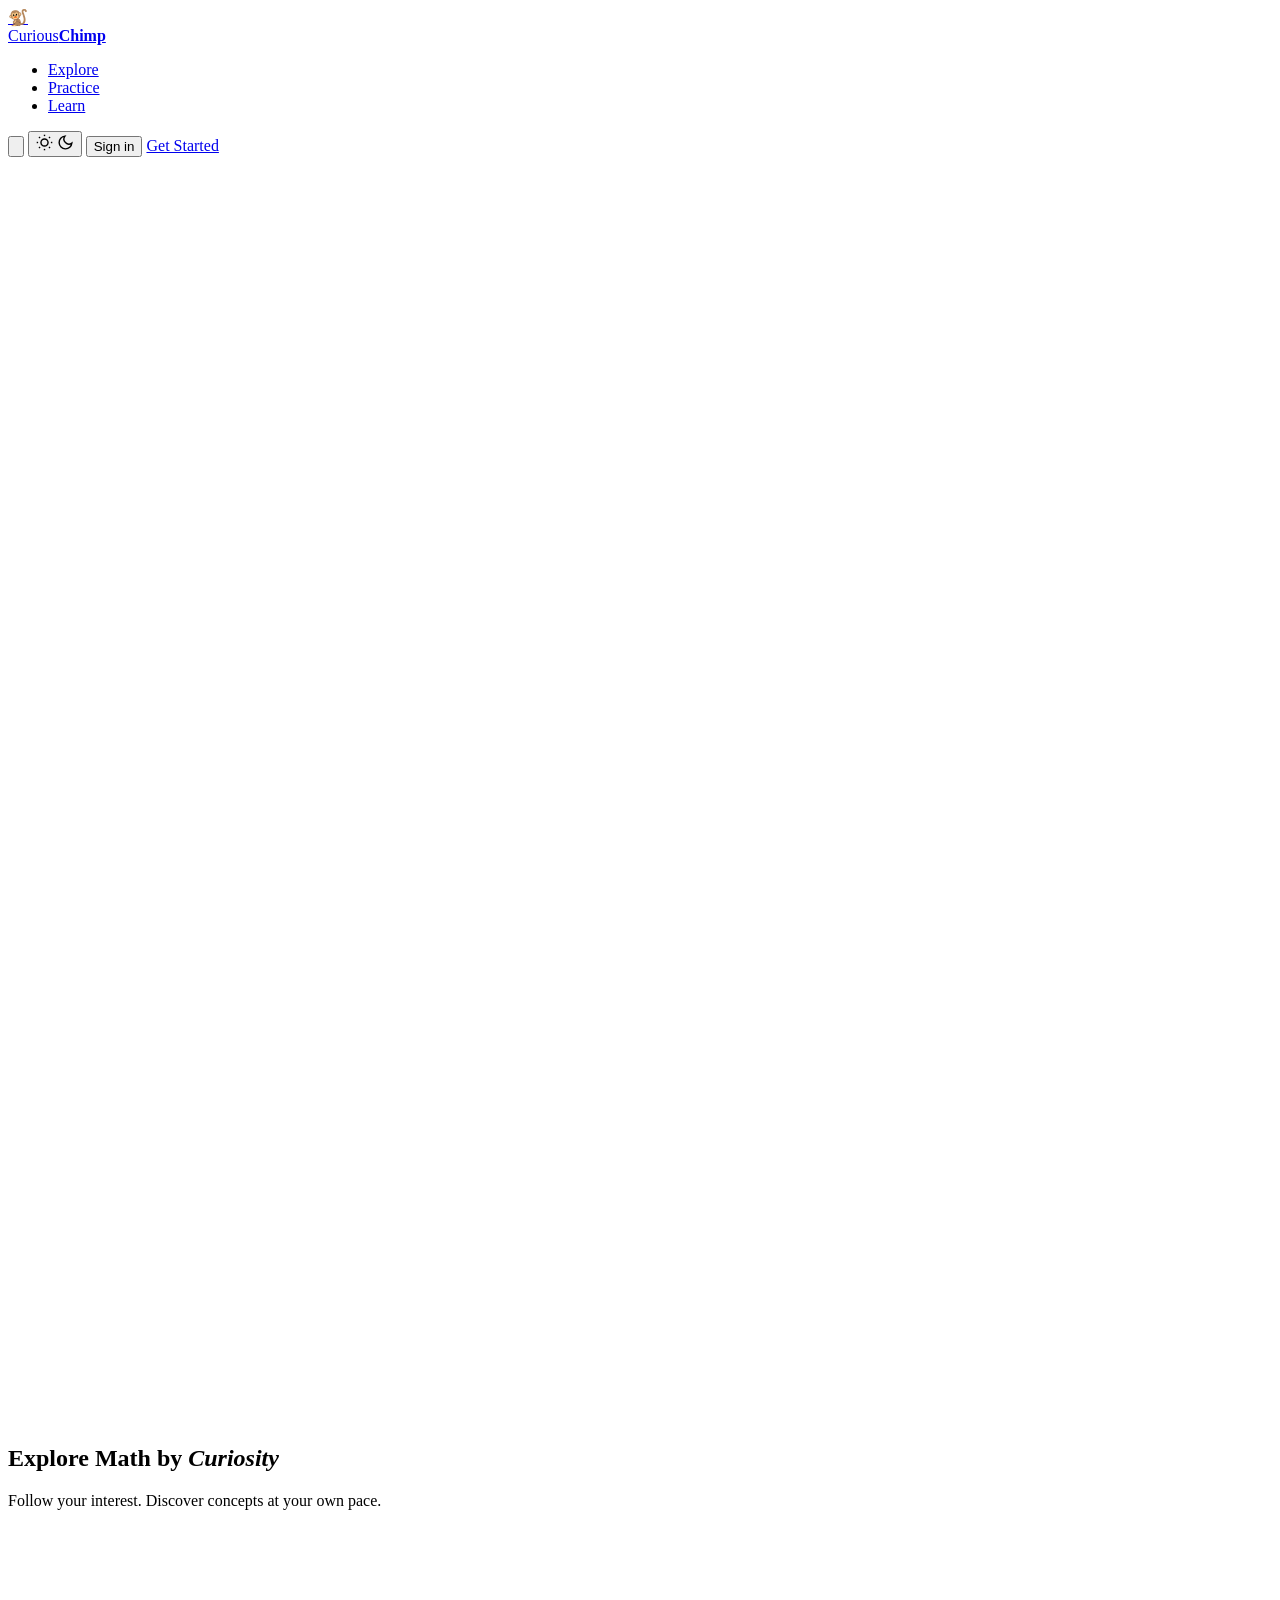
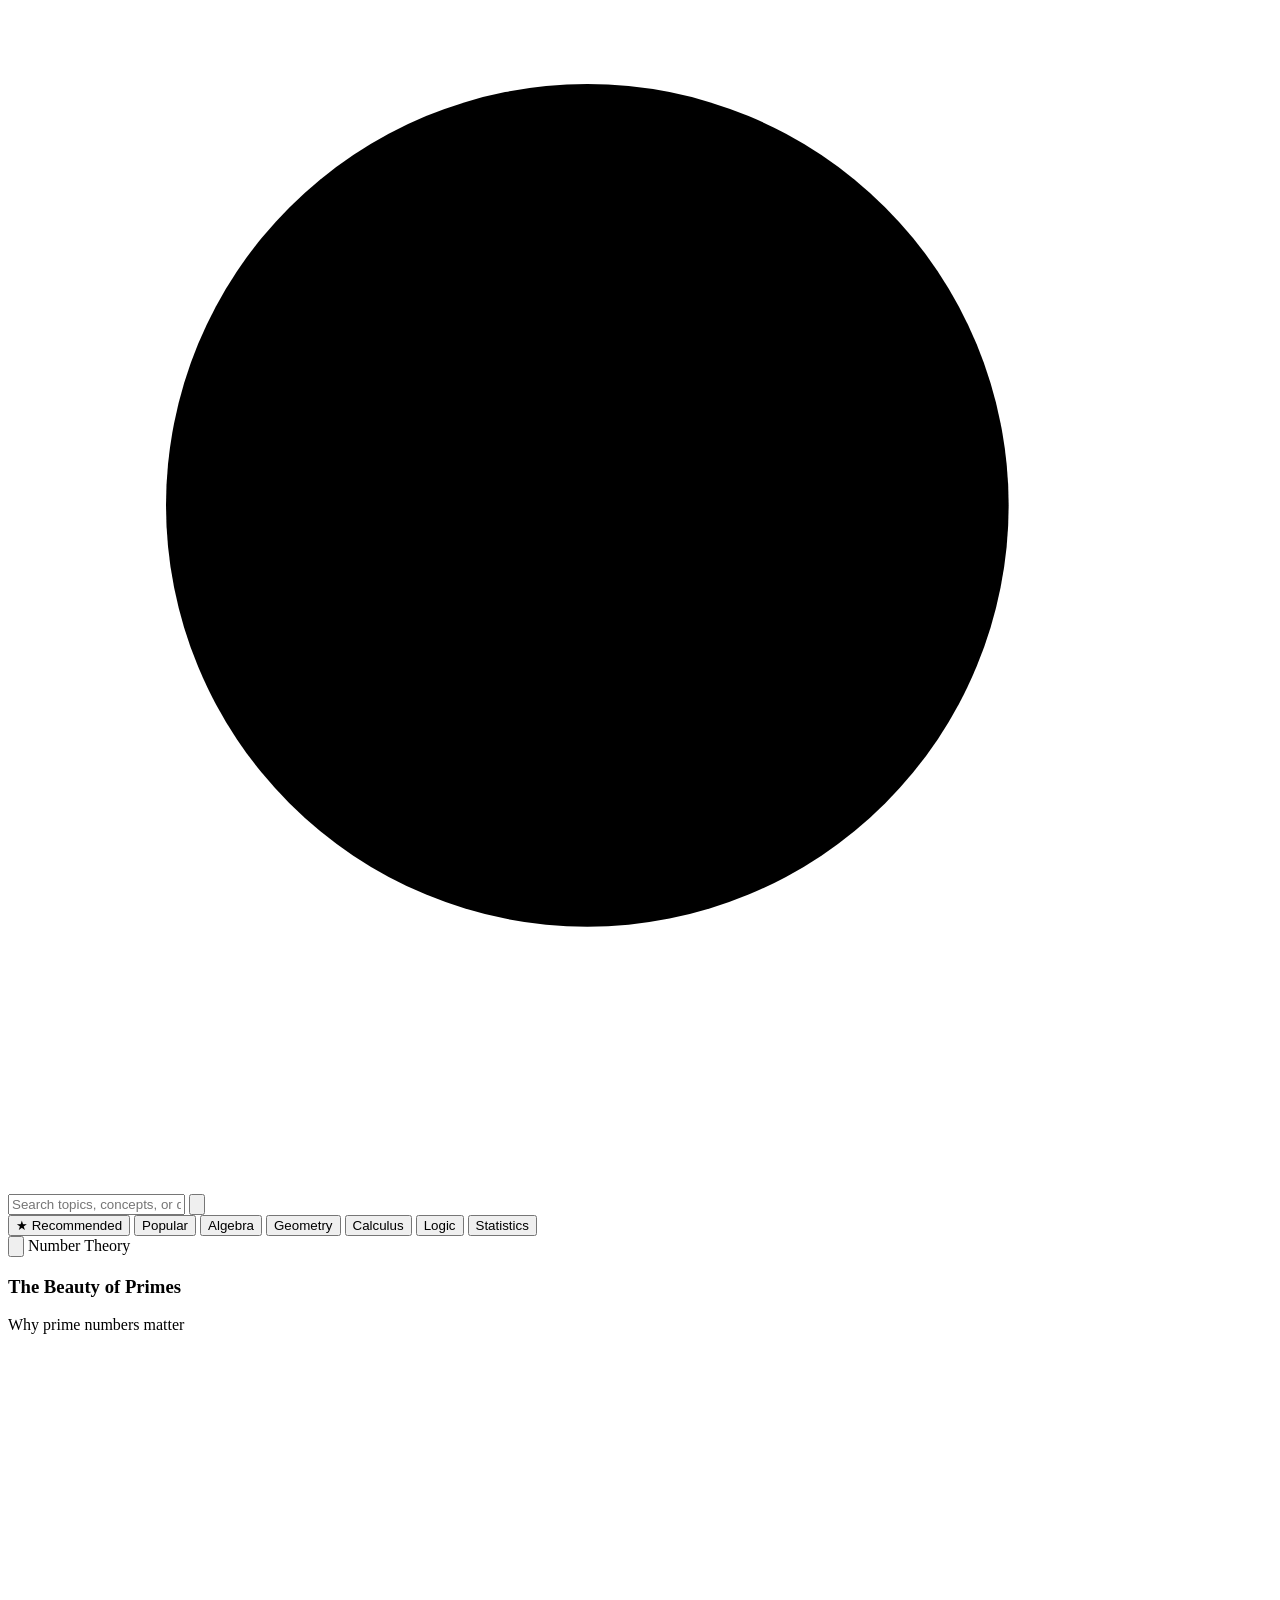
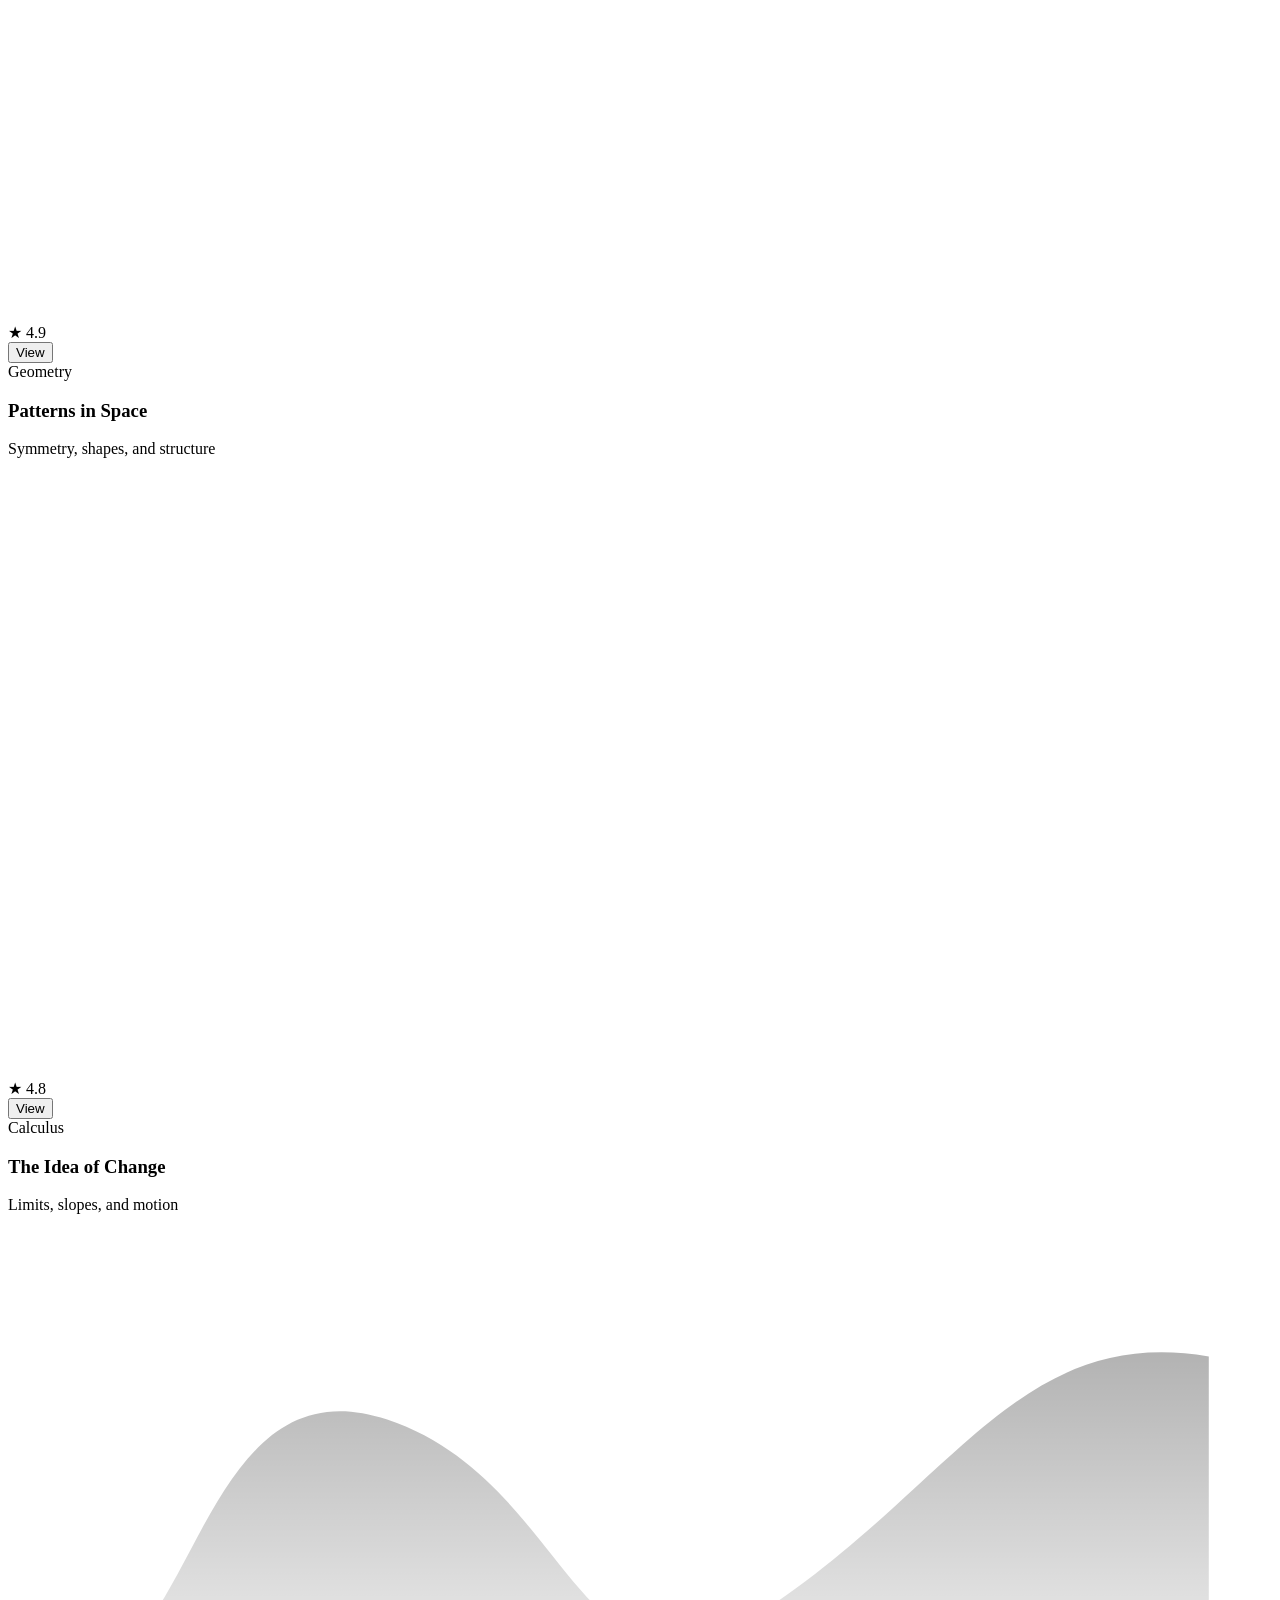
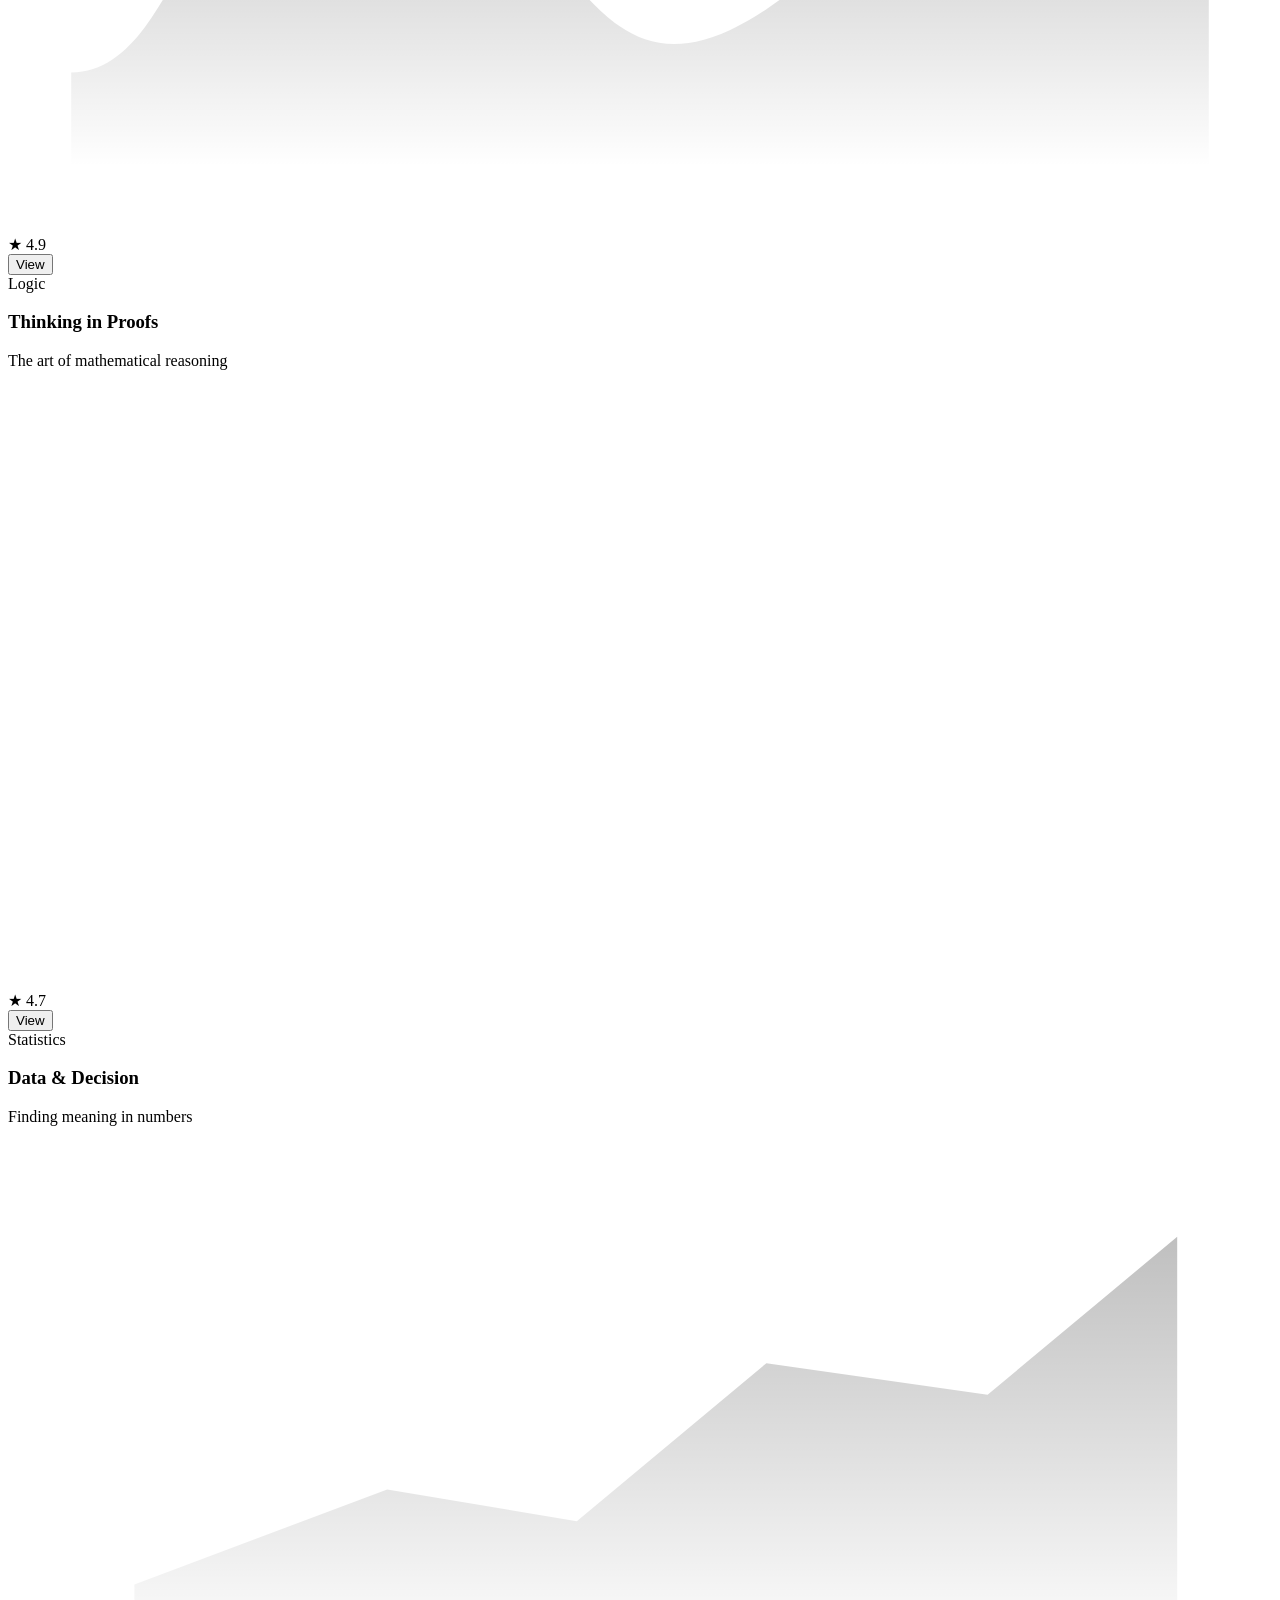
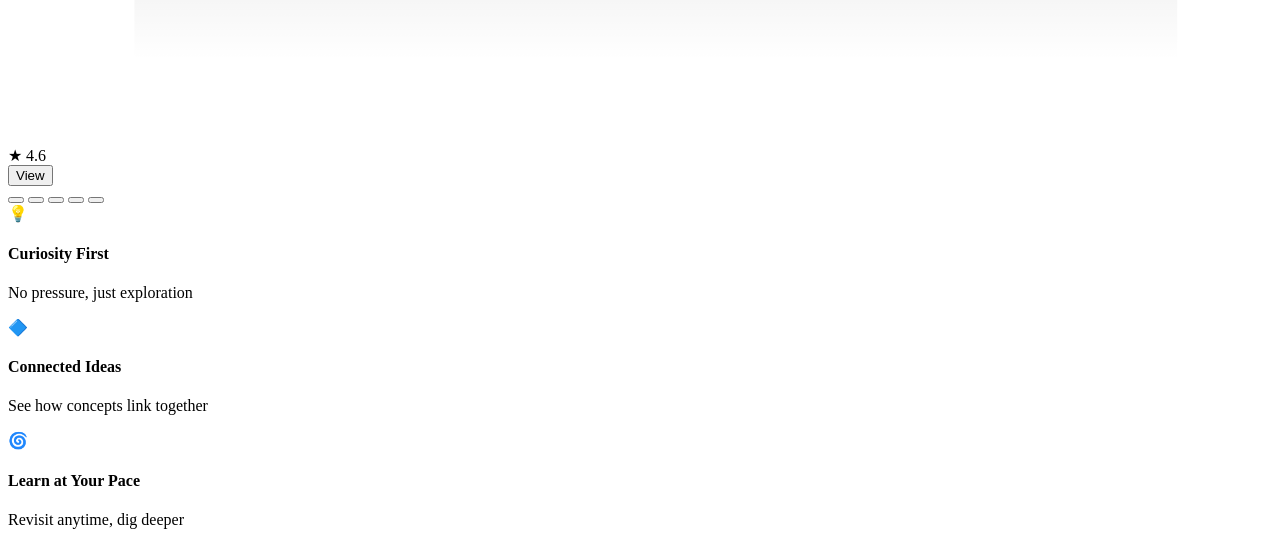
==== commit 69fa66e2: "used claude to turn wp skeleton into functional website" ====
--- a/app/index.html
+++ b/app/index.html
@@ -1,485 +1,349 @@
 <!DOCTYPE html>
-<html lang="en-US">
-<head><meta charset="UTF-8">
-
-<meta name="viewport" content="width=device-width, initial-scale=1">
-	<link rel="profile" href="https://gmpg.org/xfn/11"> 
-	<title>App – Curious Chimp</title>
-<meta name="robots" content="max-image-preview:large">
-<link rel="alternate" type="application/rss+xml" title="Curious Chimp » Feed" href="/feed/">
-<link rel="alternate" type="application/rss+xml" title="Curious Chimp » Comments Feed" href="/comments/feed/">
-<link rel="alternate" title="oEmbed (JSON)" type="application/json+oembed" href="/wp-json/oembed/1.0/embed?url=http%3A%2F%2F%2Fapp%2F">
-<link rel="alternate" title="oEmbed (XML)" type="text/xml+oembed" href="/wp-json/oembed/1.0/embed?url=http%3A%2F%2F%2Fapp%2F&amp;format=xml">
-<style id="wp-img-auto-sizes-contain-inline-css">
-img:is([sizes=auto i],[sizes^="auto," i]){contain-intrinsic-size:3000px 1500px}
-/*# sourceURL=wp-img-auto-sizes-contain-inline-css */
-</style>
-<link rel="stylesheet" id="astra-theme-css-css" href="/wp-content/themes/astra/assets/css/minified/main.min.css?ver=4.12.3" media="all">
-<style id="astra-theme-css-inline-css">
-:root{--ast-post-nav-space:0;--ast-container-default-xlg-padding:2.5em;--ast-container-default-lg-padding:2.5em;--ast-container-default-slg-padding:2em;--ast-container-default-md-padding:2.5em;--ast-container-default-sm-padding:2.5em;--ast-container-default-xs-padding:2.4em;--ast-container-default-xxs-padding:1.8em;--ast-code-block-background:#ECEFF3;--ast-comment-inputs-background:#F9FAFB;--ast-normal-container-width:1200px;--ast-narrow-container-width:750px;--ast-blog-title-font-weight:600;--ast-blog-meta-weight:600;--ast-global-color-primary:var(--ast-global-color-4);--ast-global-color-secondary:var(--ast-global-color-5);--ast-global-color-alternate-background:var(--ast-global-color-6);--ast-global-color-subtle-background:var(--ast-global-color-7);--ast-bg-style-guide:var( --ast-global-color-secondary,--ast-global-color-5 );--ast-shadow-style-guide:0px 0px 4px 0 #00000057;--ast-global-dark-bg-style:#fff;--ast-global-dark-lfs:#fbfbfb;--ast-widget-bg-color:#fafafa;--ast-wc-container-head-bg-color:#fbfbfb;--ast-title-layout-bg:#eeeeee;--ast-search-border-color:#e7e7e7;--ast-lifter-hover-bg:#e6e6e6;--ast-gallery-block-color:#000;--srfm-color-input-label:var(--ast-global-color-2);}html{font-size:100%;}a{color:var(--ast-global-color-0);}a:hover,a:focus{color:var(--ast-global-color-1);}body,button,input,select,textarea,.ast-button,.ast-custom-button{font-family:-apple-system,BlinkMacSystemFont,Segoe UI,Roboto,Oxygen-Sans,Ubuntu,Cantarell,Helvetica Neue,sans-serif;font-weight:400;font-size:16px;font-size:1rem;line-height:var(--ast-body-line-height,1.65);}blockquote{color:var(--ast-global-color-3);}h1,h2,h3,h4,h5,h6,.entry-content :where(h1,h2,h3,h4,h5,h6),.site-title,.site-title a{font-weight:600;}.ast-site-identity .site-title a{color:var(--ast-global-color-2);}.site-title{font-size:26px;font-size:1.625rem;display:block;}.site-header .site-description{font-size:15px;font-size:0.9375rem;display:none;}.entry-title{font-size:20px;font-size:1.25rem;}.ast-blog-single-element.ast-taxonomy-container a{font-size:14px;font-size:0.875rem;}.ast-blog-meta-container{font-size:13px;font-size:0.8125rem;}.archive .ast-article-post .ast-article-inner,.blog .ast-article-post .ast-article-inner,.archive .ast-article-post .ast-article-inner:hover,.blog .ast-article-post .ast-article-inner:hover{border-top-left-radius:6px;border-top-right-radius:6px;border-bottom-right-radius:6px;border-bottom-left-radius:6px;overflow:hidden;}h1,.entry-content :where(h1){font-size:36px;font-size:2.25rem;font-weight:600;line-height:1.4em;}h2,.entry-content :where(h2){font-size:30px;font-size:1.875rem;font-weight:600;line-height:1.3em;}h3,.entry-content :where(h3){font-size:24px;font-size:1.5rem;font-weight:600;line-height:1.3em;}h4,.entry-content :where(h4){font-size:20px;font-size:1.25rem;line-height:1.2em;font-weight:600;}h5,.entry-content :where(h5){font-size:18px;font-size:1.125rem;line-height:1.2em;font-weight:600;}h6,.entry-content :where(h6){font-size:16px;font-size:1rem;line-height:1.25em;font-weight:600;}::selection{background-color:var(--ast-global-color-0);color:#ffffff;}body,h1,h2,h3,h4,h5,h6,.entry-title a,.entry-content :where(h1,h2,h3,h4,h5,h6){color:var(--ast-global-color-3);}.tagcloud a:hover,.tagcloud a:focus,.tagcloud a.current-item{color:#ffffff;border-color:var(--ast-global-color-0);background-color:var(--ast-global-color-0);}input:focus,input[type="text"]:focus,input[type="email"]:focus,input[type="url"]:focus,input[type="password"]:focus,input[type="reset"]:focus,input[type="search"]:focus,textarea:focus{border-color:var(--ast-global-color-0);}input[type="radio"]:checked,input[type=reset],input[type="checkbox"]:checked,input[type="checkbox"]:hover:checked,input[type="checkbox"]:focus:checked,input[type=range]::-webkit-slider-thumb{border-color:var(--ast-global-color-0);background-color:var(--ast-global-color-0);box-shadow:none;}.site-footer a:hover + .post-count,.site-footer a:focus + .post-count{background:var(--ast-global-color-0);border-color:var(--ast-global-color-0);}.single .nav-links .nav-previous,.single .nav-links .nav-next{color:var(--ast-global-color-0);}.entry-meta,.entry-meta *{line-height:1.45;color:var(--ast-global-color-0);font-weight:600;}.entry-meta a:not(.ast-button):hover,.entry-meta a:not(.ast-button):hover *,.entry-meta a:not(.ast-button):focus,.entry-meta a:not(.ast-button):focus *,.page-links > .page-link,.page-links .page-link:hover,.post-navigation a:hover{color:var(--ast-global-color-1);}#cat option,.secondary .calendar_wrap thead a,.secondary .calendar_wrap thead a:visited{color:var(--ast-global-color-0);}.secondary .calendar_wrap #today,.ast-progress-val span{background:var(--ast-global-color-0);}.secondary a:hover + .post-count,.secondary a:focus + .post-count{background:var(--ast-global-color-0);border-color:var(--ast-global-color-0);}.calendar_wrap #today > a{color:#ffffff;}.page-links .page-link,.single .post-navigation a{color:var(--ast-global-color-3);}.ast-search-menu-icon .search-form button.search-submit{padding:0 4px;}.ast-search-menu-icon form.search-form{padding-right:0;}.ast-header-search .ast-search-menu-icon.ast-dropdown-active .search-form,.ast-header-search .ast-search-menu-icon.ast-dropdown-active .search-field:focus{transition:all 0.2s;}.search-form input.search-field:focus{outline:none;}.ast-mobile-header-content .ast-builder-layout-element:not(.ast-builder-menu):not(.ast-header-divider-element),.ast-mobile-popup-content .ast-builder-layout-element:not(.ast-builder-menu):not(.ast-header-divider-element){padding:15px 20px;}.ast-search-menu-icon .search-form button.search-submit:focus,.ast-theme-transparent-header .ast-header-search .ast-dropdown-active .ast-icon,.ast-theme-transparent-header .ast-inline-search .search-field:focus .ast-icon{color:var(--ast-global-color-1);}.ast-desktop .ast-header-search .slide-search .search-form{border:2px solid var(--ast-global-color-0);}.ast-header-search .slide-search .search-field{background-color:(--ast-global-dark-bg-style);}.ast-archive-title{color:var(--ast-global-color-2);}.widget-title{font-size:22px;font-size:1.375rem;color:var(--ast-global-color-2);}.ast-single-post .entry-content a,.ast-comment-content a:not(.ast-comment-edit-reply-wrap a){text-decoration:underline;}.ast-single-post .entry-content .uagb-tab a,.ast-single-post .entry-content .uagb-ifb-cta a,.ast-single-post .entry-content .uabb-module-content a,.ast-single-post .entry-content .uagb-post-grid a,.ast-single-post .entry-content .uagb-timeline a,.ast-single-post .entry-content .uagb-toc__wrap a,.ast-single-post .entry-content .uagb-taxomony-box a,.entry-content .wp-block-latest-posts > li > a,.ast-single-post .entry-content .wp-block-file__button,a.ast-post-filter-single,.ast-single-post .ast-comment-content .comment-reply-link,.ast-single-post .ast-comment-content .comment-edit-link{text-decoration:none;}.ast-search-menu-icon.slide-search a:focus-visible:focus-visible,.astra-search-icon:focus-visible,#close:focus-visible,a:focus-visible,.ast-menu-toggle:focus-visible,.site .skip-link:focus-visible,.wp-block-loginout input:focus-visible,.wp-block-search.wp-block-search__button-inside .wp-block-search__inside-wrapper,.ast-header-navigation-arrow:focus-visible,.ast-orders-table__row .ast-orders-table__cell:focus-visible,a#ast-apply-coupon:focus-visible,#ast-apply-coupon:focus-visible,#close:focus-visible,.button.search-submit:focus-visible,#search_submit:focus,.normal-search:focus-visible,.ast-header-account-wrap:focus-visible,.astra-cart-drawer-close:focus,.ast-single-variation:focus,.ast-button:focus,.ast-builder-button-wrap:has(.ast-custom-button-link:focus),.ast-builder-button-wrap .ast-custom-button-link:focus{outline-style:dotted;outline-color:inherit;outline-width:thin;}input:focus,input[type="text"]:focus,input[type="email"]:focus,input[type="url"]:focus,input[type="password"]:focus,input[type="reset"]:focus,input[type="search"]:focus,input[type="number"]:focus,textarea:focus,.wp-block-search__input:focus,[data-section="section-header-mobile-trigger"] .ast-button-wrap .ast-mobile-menu-trigger-minimal:focus,.ast-mobile-popup-drawer.active .menu-toggle-close:focus,#ast-scroll-top:focus,#coupon_code:focus,#ast-coupon-code:focus{border-style:dotted;border-color:inherit;border-width:thin;}input{outline:none;}.ast-logo-title-inline .site-logo-img{padding-right:1em;}body .ast-oembed-container *{position:absolute;top:0;width:100%;height:100%;left:0;}body .wp-block-embed-pocket-casts .ast-oembed-container *{position:unset;}.ast-single-post-featured-section + article {margin-top: 2em;}.site-content .ast-single-post-featured-section img {width: 100%;overflow: hidden;object-fit: cover;}.ast-separate-container .site-content .ast-single-post-featured-section + article {margin-top: -80px;z-index: 9;position: relative;border-radius: 4px;}@media (min-width: 922px) {.ast-no-sidebar .site-content .ast-article-image-container--wide {margin-left: -120px;margin-right: -120px;max-width: unset;width: unset;}.ast-left-sidebar .site-content .ast-article-image-container--wide,.ast-right-sidebar .site-content .ast-article-image-container--wide {margin-left: -10px;margin-right: -10px;}.site-content .ast-article-image-container--full {margin-left: calc( -50vw + 50%);margin-right: calc( -50vw + 50%);max-width: 100vw;width: 100vw;}.ast-left-sidebar .site-content .ast-article-image-container--full,.ast-right-sidebar .site-content .ast-article-image-container--full {margin-left: -10px;margin-right: -10px;max-width: inherit;width: auto;}}.site > .ast-single-related-posts-container {margin-top: 0;}@media (min-width: 922px) {.ast-desktop .ast-container--narrow {max-width: var(--ast-narrow-container-width);margin: 0 auto;}}input[type="text"],input[type="number"],input[type="email"],input[type="url"],input[type="password"],input[type="search"],input[type=reset],input[type=tel],input[type=date],select,textarea{font-size:16px;font-style:normal;font-weight:400;line-height:24px;width:100%;padding:12px 16px;border-radius:4px;box-shadow:0px 1px 2px 0px rgba(0,0,0,0.05);color:var(--ast-form-input-text,#475569);}input[type="text"],input[type="number"],input[type="email"],input[type="url"],input[type="password"],input[type="search"],input[type=reset],input[type=tel],input[type=date],select{height:40px;}input[type="date"]{border-width:1px;border-style:solid;border-color:var(--ast-border-color);background:var( --ast-global-color-secondary,--ast-global-color-5 );}input[type="text"]:focus,input[type="number"]:focus,input[type="email"]:focus,input[type="url"]:focus,input[type="password"]:focus,input[type="search"]:focus,input[type=reset]:focus,input[type="tel"]:focus,input[type="date"]:focus,select:focus,textarea:focus{border-color:#046BD2;box-shadow:none;outline:none;color:var(--ast-form-input-focus-text,#475569);}label,legend{color:var(--ast-global-color-2,#111827 );font-size:14px;font-style:normal;font-weight:500;line-height:20px;}select{padding:6px 10px;}fieldset{padding:30px;border-radius:4px;}button,.ast-button,.button,input[type="button"],input[type="reset"],input[type="submit"],a:where(.wp-block-button__link){border-radius:4px;box-shadow:0px 1px 2px 0px rgba(0,0,0,0.05);}:root{--ast-comment-inputs-background:#FFF;}::placeholder{color:var(--ast-form-field-color,#9CA3AF);}::-ms-input-placeholder{color:var(--ast-form-field-color,#9CA3AF);}@media (max-width:921.9px){#ast-desktop-header{display:none;}}@media (min-width:922px){#ast-mobile-header{display:none;}}.wp-block-buttons.aligncenter{justify-content:center;}@media (max-width:921px){.ast-theme-transparent-header #primary,.ast-theme-transparent-header #secondary{padding:0;}}@media (max-width:921px){.ast-plain-container.ast-no-sidebar #primary{padding:0;}}.ast-plain-container.ast-no-sidebar #primary{margin-top:0;margin-bottom:0;}.wp-block-button.is-style-outline .wp-block-button__link{border-color:var(--ast-global-color-0);}div.wp-block-button.is-style-outline > .wp-block-button__link:not(.has-text-color),div.wp-block-button.wp-block-button__link.is-style-outline:not(.has-text-color){color:var(--ast-global-color-0);}.wp-block-button.is-style-outline .wp-block-button__link:hover,.wp-block-buttons .wp-block-button.is-style-outline .wp-block-button__link:focus,.wp-block-buttons .wp-block-button.is-style-outline > .wp-block-button__link:not(.has-text-color):hover,.wp-block-buttons .wp-block-button.wp-block-button__link.is-style-outline:not(.has-text-color):hover{color:#ffffff;background-color:var(--ast-global-color-1);border-color:var(--ast-global-color-1);}.post-page-numbers.current .page-link,.ast-pagination .page-numbers.current{color:#ffffff;border-color:var(--ast-global-color-0);background-color:var(--ast-global-color-0);}.wp-block-buttons .wp-block-button.is-style-outline .wp-block-button__link.wp-element-button,.ast-outline-button,.wp-block-uagb-buttons-child .uagb-buttons-repeater.ast-outline-button{border-color:var(--ast-global-color-0);border-top-width:2px;border-right-width:2px;border-bottom-width:2px;border-left-width:2px;font-family:inherit;font-weight:500;font-size:16px;font-size:1rem;line-height:1em;padding-top:13px;padding-right:30px;padding-bottom:13px;padding-left:30px;}.wp-block-buttons .wp-block-button.is-style-outline > .wp-block-button__link:not(.has-text-color),.wp-block-buttons .wp-block-button.wp-block-button__link.is-style-outline:not(.has-text-color),.ast-outline-button{color:var(--ast-global-color-0);}.wp-block-button.is-style-outline .wp-block-button__link:hover,.wp-block-buttons .wp-block-button.is-style-outline .wp-block-button__link:focus,.wp-block-buttons .wp-block-button.is-style-outline > .wp-block-button__link:not(.has-text-color):hover,.wp-block-buttons .wp-block-button.wp-block-button__link.is-style-outline:not(.has-text-color):hover,.ast-outline-button:hover,.ast-outline-button:focus,.wp-block-uagb-buttons-child .uagb-buttons-repeater.ast-outline-button:hover,.wp-block-uagb-buttons-child .uagb-buttons-repeater.ast-outline-button:focus{color:#ffffff;background-color:var(--ast-global-color-1);border-color:var(--ast-global-color-1);}.ast-single-post .entry-content a.ast-outline-button,.ast-single-post .entry-content .is-style-outline>.wp-block-button__link{text-decoration:none;}.wp-block-button .wp-block-button__link.wp-element-button.is-style-outline:not(.has-background),.wp-block-button.is-style-outline>.wp-block-button__link.wp-element-button:not(.has-background),.ast-outline-button{background-color:transparent;}.uagb-buttons-repeater.ast-outline-button{border-radius:9999px;}@media (max-width:921px){.wp-block-buttons .wp-block-button.is-style-outline .wp-block-button__link.wp-element-button,.ast-outline-button,.wp-block-uagb-buttons-child .uagb-buttons-repeater.ast-outline-button{padding-top:12px;padding-right:28px;padding-bottom:12px;padding-left:28px;}}@media (max-width:544px){.wp-block-buttons .wp-block-button.is-style-outline .wp-block-button__link.wp-element-button,.ast-outline-button,.wp-block-uagb-buttons-child .uagb-buttons-repeater.ast-outline-button{padding-top:10px;padding-right:24px;padding-bottom:10px;padding-left:24px;}}.entry-content[data-ast-blocks-layout] > figure{margin-bottom:1em;}h1.widget-title{font-weight:600;}h2.widget-title{font-weight:600;}h3.widget-title{font-weight:600;}#page{display:flex;flex-direction:column;min-height:100vh;}.ast-404-layout-1 h1.page-title{color:var(--ast-global-color-2);}.single .post-navigation a{line-height:1em;height:inherit;}.error-404 .page-sub-title{font-size:1.5rem;font-weight:inherit;}.search .site-content .content-area .search-form{margin-bottom:0;}#page .site-content{flex-grow:1;}.widget{margin-bottom:1.25em;}#secondary li{line-height:1.5em;}#secondary .wp-block-group h2{margin-bottom:0.7em;}#secondary h2{font-size:1.7rem;}.ast-separate-container .ast-article-post,.ast-separate-container .ast-article-single,.ast-separate-container .comment-respond{padding:3em;}.ast-separate-container .ast-article-single .ast-article-single{padding:0;}.ast-article-single .wp-block-post-template-is-layout-grid{padding-left:0;}.ast-separate-container .comments-title,.ast-narrow-container .comments-title{padding:1.5em 2em;}.ast-page-builder-template .comment-form-textarea,.ast-comment-formwrap .ast-grid-common-col{padding:0;}.ast-comment-formwrap{padding:0;display:inline-flex;column-gap:20px;width:100%;margin-left:0;margin-right:0;}.comments-area textarea#comment:focus,.comments-area textarea#comment:active,.comments-area .ast-comment-formwrap input[type="text"]:focus,.comments-area .ast-comment-formwrap input[type="text"]:active {box-shadow:none;outline:none;}.archive.ast-page-builder-template .entry-header{margin-top:2em;}.ast-page-builder-template .ast-comment-formwrap{width:100%;}.entry-title{margin-bottom:0.6em;}.ast-archive-description p{font-size:inherit;font-weight:inherit;line-height:inherit;}.ast-separate-container .ast-comment-list li.depth-1,.hentry{margin-bottom:1.5em;}.site-content section.ast-archive-description{margin-bottom:2em;}@media (min-width:921px){.ast-left-sidebar.ast-page-builder-template #secondary,.archive.ast-right-sidebar.ast-page-builder-template .site-main{padding-left:20px;padding-right:20px;}}@media (max-width:544px){.ast-comment-formwrap.ast-row{column-gap:10px;display:inline-block;}#ast-commentform .ast-grid-common-col{position:relative;width:100%;}}@media (min-width:1201px){.ast-separate-container .ast-article-post,.ast-separate-container .ast-article-single,.ast-separate-container .ast-author-box,.ast-separate-container .ast-404-layout-1,.ast-separate-container .no-results{padding:3em;}}@media (max-width:921px){.ast-left-sidebar #content > .ast-container{display:flex;flex-direction:column-reverse;width:100%;}}@media (min-width:922px){.ast-separate-container.ast-right-sidebar #primary,.ast-separate-container.ast-left-sidebar #primary{border:0;}.search-no-results.ast-separate-container #primary{margin-bottom:4em;}}.wp-block-button .wp-block-button__link{color:#ffffff;}.wp-block-button .wp-block-button__link:hover,.wp-block-button .wp-block-button__link:focus{color:#ffffff;background-color:var(--ast-global-color-1);border-color:var(--ast-global-color-1);}.wp-block-button .wp-block-button__link,.wp-block-search .wp-block-search__button,body .wp-block-file .wp-block-file__button{border-color:var(--ast-global-color-0);background-color:var(--ast-global-color-0);color:#ffffff;font-family:inherit;font-weight:500;line-height:1em;font-size:16px;font-size:1rem;padding-top:15px;padding-right:30px;padding-bottom:15px;padding-left:30px;}.ast-single-post .entry-content .wp-block-button .wp-block-button__link,.ast-single-post .entry-content .wp-block-search .wp-block-search__button,body .entry-content .wp-block-file .wp-block-file__button{text-decoration:none;}@media (max-width:921px){.wp-block-button .wp-block-button__link,.wp-block-search .wp-block-search__button,body .wp-block-file .wp-block-file__button{padding-top:14px;padding-right:28px;padding-bottom:14px;padding-left:28px;}}@media (max-width:544px){.wp-block-button .wp-block-button__link,.wp-block-search .wp-block-search__button,body .wp-block-file .wp-block-file__button{padding-top:12px;padding-right:24px;padding-bottom:12px;padding-left:24px;}}.menu-toggle,button,.ast-button,.ast-custom-button,.button,input#submit,input[type="button"],input[type="submit"],input[type="reset"],#comments .submit,.search .search-submit,form[CLASS*="wp-block-search__"].wp-block-search .wp-block-search__inside-wrapper .wp-block-search__button,body .wp-block-file .wp-block-file__button,.search .search-submit{border-style:solid;border-top-width:0;border-right-width:0;border-left-width:0;border-bottom-width:0;color:#ffffff;border-color:var(--ast-global-color-0);background-color:var(--ast-global-color-0);padding-top:15px;padding-right:30px;padding-bottom:15px;padding-left:30px;font-family:inherit;font-weight:500;font-size:16px;font-size:1rem;line-height:1em;}button:focus,.menu-toggle:hover,button:hover,.ast-button:hover,.ast-custom-button:hover .button:hover,.ast-custom-button:hover ,input[type=reset]:hover,input[type=reset]:focus,input#submit:hover,input#submit:focus,input[type="button"]:hover,input[type="button"]:focus,input[type="submit"]:hover,input[type="submit"]:focus,form[CLASS*="wp-block-search__"].wp-block-search .wp-block-search__inside-wrapper .wp-block-search__button:hover,form[CLASS*="wp-block-search__"].wp-block-search .wp-block-search__inside-wrapper .wp-block-search__button:focus,body .wp-block-file .wp-block-file__button:hover,body .wp-block-file .wp-block-file__button:focus{color:#ffffff;background-color:var(--ast-global-color-1);border-color:var(--ast-global-color-1);}form[CLASS*="wp-block-search__"].wp-block-search .wp-block-search__inside-wrapper .wp-block-search__button.has-icon{padding-top:calc(15px - 3px);padding-right:calc(30px - 3px);padding-bottom:calc(15px - 3px);padding-left:calc(30px - 3px);}@media (max-width:921px){.menu-toggle,button,.ast-button,.ast-custom-button,.button,input#submit,input[type="button"],input[type="submit"],input[type="reset"],#comments .submit,.search .search-submit,form[CLASS*="wp-block-search__"].wp-block-search .wp-block-search__inside-wrapper .wp-block-search__button,body .wp-block-file .wp-block-file__button,.search .search-submit{padding-top:14px;padding-right:28px;padding-bottom:14px;padding-left:28px;}}@media (max-width:544px){.menu-toggle,button,.ast-button,.ast-custom-button,.button,input#submit,input[type="button"],input[type="submit"],input[type="reset"],#comments .submit,.search .search-submit,form[CLASS*="wp-block-search__"].wp-block-search .wp-block-search__inside-wrapper .wp-block-search__button,body .wp-block-file .wp-block-file__button,.search .search-submit{padding-top:12px;padding-right:24px;padding-bottom:12px;padding-left:24px;}}@media (max-width:921px){.ast-mobile-header-stack .main-header-bar .ast-search-menu-icon{display:inline-block;}.ast-header-break-point.ast-header-custom-item-outside .ast-mobile-header-stack .main-header-bar .ast-search-icon{margin:0;}.ast-comment-avatar-wrap img{max-width:2.5em;}.ast-comment-meta{padding:0 1.8888em 1.3333em;}}@media (min-width:544px){.ast-container{max-width:100%;}}@media (max-width:544px){.ast-separate-container .ast-article-post,.ast-separate-container .ast-article-single,.ast-separate-container .comments-title,.ast-separate-container .ast-archive-description{padding:1.5em 1em;}.ast-separate-container #content .ast-container{padding-left:0.54em;padding-right:0.54em;}.ast-separate-container .ast-comment-list .bypostauthor{padding:.5em;}.ast-search-menu-icon.ast-dropdown-active .search-field{width:170px;}} #ast-mobile-header .ast-site-header-cart-li a{pointer-events:none;}.ast-separate-container{background-color:var(--ast-global-color-5);}@media (max-width:921px){.site-title{display:block;}.site-header .site-description{display:none;}h1,.entry-content :where(h1){font-size:30px;font-size:1.875rem;}h2,.entry-content :where(h2){font-size:25px;font-size:1.5625rem;}h3,.entry-content :where(h3){font-size:20px;font-size:1.25rem;}}@media (max-width:544px){.site-title{display:block;}.site-header .site-description{display:none;}h1,.entry-content :where(h1){font-size:30px;font-size:1.875rem;}h2,.entry-content :where(h2){font-size:25px;font-size:1.5625rem;}h3,.entry-content :where(h3){font-size:20px;font-size:1.25rem;}}@media (max-width:921px){html{font-size:91.2%;}}@media (max-width:544px){html{font-size:91.2%;}}@media (min-width:922px){.ast-container{max-width:1240px;}}@media (min-width:922px){.site-content .ast-container{display:flex;}}@media (max-width:921px){.site-content .ast-container{flex-direction:column;}}.entry-content :where(h1,h2,h3,h4,h5,h6){clear:none;}@media (min-width:922px){.main-header-menu .sub-menu .menu-item.ast-left-align-sub-menu:hover > .sub-menu,.main-header-menu .sub-menu .menu-item.ast-left-align-sub-menu.focus > .sub-menu{margin-left:-0px;}}.entry-content li > p{margin-bottom:0;}.site .comments-area{padding-bottom:2em;margin-top:2em;}.wp-block-file {display: flex;align-items: center;flex-wrap: wrap;justify-content: space-between;}.wp-block-pullquote {border: none;}.wp-block-pullquote blockquote::before {content: "\201D";font-family: "Helvetica",sans-serif;display: flex;transform: rotate( 180deg );font-size: 6rem;font-style: normal;line-height: 1;font-weight: bold;align-items: center;justify-content: center;}.has-text-align-right > blockquote::before {justify-content: flex-start;}.has-text-align-left > blockquote::before {justify-content: flex-end;}figure.wp-block-pullquote.is-style-solid-color blockquote {max-width: 100%;text-align: inherit;}:root {--wp--custom--ast-default-block-top-padding: 3em;--wp--custom--ast-default-block-right-padding: 3em;--wp--custom--ast-default-block-bottom-padding: 3em;--wp--custom--ast-default-block-left-padding: 3em;--wp--custom--ast-container-width: 1200px;--wp--custom--ast-content-width-size: 1200px;--wp--custom--ast-wide-width-size: calc(1200px + var(--wp--custom--ast-default-block-left-padding) + var(--wp--custom--ast-default-block-right-padding));}.ast-narrow-container {--wp--custom--ast-content-width-size: 750px;--wp--custom--ast-wide-width-size: 750px;}@media(max-width: 921px) {:root {--wp--custom--ast-default-block-top-padding: 3em;--wp--custom--ast-default-block-right-padding: 2em;--wp--custom--ast-default-block-bottom-padding: 3em;--wp--custom--ast-default-block-left-padding: 2em;}}@media(max-width: 544px) {:root {--wp--custom--ast-default-block-top-padding: 3em;--wp--custom--ast-default-block-right-padding: 1.5em;--wp--custom--ast-default-block-bottom-padding: 3em;--wp--custom--ast-default-block-left-padding: 1.5em;}}.entry-content > .wp-block-group,.entry-content > .wp-block-cover,.entry-content > .wp-block-columns {padding-top: var(--wp--custom--ast-default-block-top-padding);padding-right: var(--wp--custom--ast-default-block-right-padding);padding-bottom: var(--wp--custom--ast-default-block-bottom-padding);padding-left: var(--wp--custom--ast-default-block-left-padding);}.ast-plain-container.ast-no-sidebar .entry-content > .alignfull,.ast-page-builder-template .ast-no-sidebar .entry-content > .alignfull {margin-left: calc( -50vw + 50%);margin-right: calc( -50vw + 50%);max-width: 100vw;width: 100vw;}.ast-plain-container.ast-no-sidebar .entry-content .alignfull .alignfull,.ast-page-builder-template.ast-no-sidebar .entry-content .alignfull .alignfull,.ast-plain-container.ast-no-sidebar .entry-content .alignfull .alignwide,.ast-page-builder-template.ast-no-sidebar .entry-content .alignfull .alignwide,.ast-plain-container.ast-no-sidebar .entry-content .alignwide .alignfull,.ast-page-builder-template.ast-no-sidebar .entry-content .alignwide .alignfull,.ast-plain-container.ast-no-sidebar .entry-content .alignwide .alignwide,.ast-page-builder-template.ast-no-sidebar .entry-content .alignwide .alignwide,.ast-plain-container.ast-no-sidebar .entry-content .wp-block-column .alignfull,.ast-page-builder-template.ast-no-sidebar .entry-content .wp-block-column .alignfull,.ast-plain-container.ast-no-sidebar .entry-content .wp-block-column .alignwide,.ast-page-builder-template.ast-no-sidebar .entry-content .wp-block-column .alignwide {margin-left: auto;margin-right: auto;width: 100%;}[data-ast-blocks-layout] .wp-block-separator:not(.is-style-dots) {height: 0;}[data-ast-blocks-layout] .wp-block-separator {margin: 20px auto;}[data-ast-blocks-layout] .wp-block-separator:not(.is-style-wide):not(.is-style-dots) {max-width: 100px;}[data-ast-blocks-layout] .wp-block-separator.has-background {padding: 0;}.entry-content[data-ast-blocks-layout] > * {max-width: var(--wp--custom--ast-content-width-size);margin-left: auto;margin-right: auto;}.entry-content[data-ast-blocks-layout] > .alignwide {max-width: var(--wp--custom--ast-wide-width-size);}.entry-content[data-ast-blocks-layout] .alignfull {max-width: none;}.entry-content .wp-block-columns {margin-bottom: 0;}blockquote {margin: 1.5em;border-color: rgba(0,0,0,0.05);}.wp-block-quote:not(.has-text-align-right):not(.has-text-align-center) {border-left: 5px solid rgba(0,0,0,0.05);}.has-text-align-right > blockquote,blockquote.has-text-align-right {border-right: 5px solid rgba(0,0,0,0.05);}.has-text-align-left > blockquote,blockquote.has-text-align-left {border-left: 5px solid rgba(0,0,0,0.05);}.wp-block-site-tagline,.wp-block-latest-posts .read-more {margin-top: 15px;}.wp-block-loginout p label {display: block;}.wp-block-loginout p:not(.login-remember):not(.login-submit) input {width: 100%;}.wp-block-loginout input:focus {border-color: transparent;}.wp-block-loginout input:focus {outline: thin dotted;}.entry-content .wp-block-media-text .wp-block-media-text__content {padding: 0 0 0 8%;}.entry-content .wp-block-media-text.has-media-on-the-right .wp-block-media-text__content {padding: 0 8% 0 0;}.entry-content .wp-block-media-text.has-background .wp-block-media-text__content {padding: 8%;}.entry-content .wp-block-cover:not([class*="background-color"]):not(.has-text-color.has-link-color) .wp-block-cover__inner-container,.entry-content .wp-block-cover:not([class*="background-color"]) .wp-block-cover-image-text,.entry-content .wp-block-cover:not([class*="background-color"]) .wp-block-cover-text,.entry-content .wp-block-cover-image:not([class*="background-color"]) .wp-block-cover__inner-container,.entry-content .wp-block-cover-image:not([class*="background-color"]) .wp-block-cover-image-text,.entry-content .wp-block-cover-image:not([class*="background-color"]) .wp-block-cover-text {color: var(--ast-global-color-primary,var(--ast-global-color-5));}.wp-block-loginout .login-remember input {width: 1.1rem;height: 1.1rem;margin: 0 5px 4px 0;vertical-align: middle;}.wp-block-latest-posts > li > *:first-child,.wp-block-latest-posts:not(.is-grid) > li:first-child {margin-top: 0;}.entry-content > .wp-block-buttons,.entry-content > .wp-block-uagb-buttons {margin-bottom: 1.5em;}.wp-block-search__inside-wrapper .wp-block-search__input {padding: 0 10px;color: var(--ast-global-color-3);background: var(--ast-global-color-primary,var(--ast-global-color-5));border-color: var(--ast-border-color);}.wp-block-latest-posts .read-more {margin-bottom: 1.5em;}.wp-block-search__no-button .wp-block-search__inside-wrapper .wp-block-search__input {padding-top: 5px;padding-bottom: 5px;}.wp-block-latest-posts .wp-block-latest-posts__post-date,.wp-block-latest-posts .wp-block-latest-posts__post-author {font-size: 1rem;}.wp-block-latest-posts > li > *,.wp-block-latest-posts:not(.is-grid) > li {margin-top: 12px;margin-bottom: 12px;}.ast-page-builder-template .entry-content[data-ast-blocks-layout] > .alignwide:where(:not(.uagb-is-root-container):not(.spectra-is-root-container)) > * {max-width: var(--wp--custom--ast-wide-width-size);}.ast-page-builder-template .entry-content[data-ast-blocks-layout] > .inherit-container-width > *,.ast-page-builder-template .entry-content[data-ast-blocks-layout] > *:not(.wp-block-group):where(:not(.uagb-is-root-container):not(.spectra-is-root-container)) > *,.entry-content[data-ast-blocks-layout] > .wp-block-cover .wp-block-cover__inner-container {max-width: none ;margin-left: auto;margin-right: auto;}.ast-page-builder-template .entry-content[data-ast-blocks-layout] > *,.ast-page-builder-template .entry-content[data-ast-blocks-layout] > .alignfull:where(:not(.wp-block-group):not(.uagb-is-root-container):not(.spectra-is-root-container)) > * {max-width: none;}.entry-content[data-ast-blocks-layout] .wp-block-cover:not(.alignleft):not(.alignright) {width: auto;}@media(max-width: 1200px) {.ast-separate-container .entry-content > .alignfull,.ast-separate-container .entry-content[data-ast-blocks-layout] > .alignwide,.ast-plain-container .entry-content[data-ast-blocks-layout] > .alignwide,.ast-plain-container .entry-content .alignfull {margin-left: calc(-1 * min(var(--ast-container-default-xlg-padding),20px)) ;margin-right: calc(-1 * min(var(--ast-container-default-xlg-padding),20px));}}@media(min-width: 1201px) {.ast-separate-container .entry-content > .alignfull {margin-left: calc(-1 * var(--ast-container-default-xlg-padding) );margin-right: calc(-1 * var(--ast-container-default-xlg-padding) );}.ast-separate-container .entry-content[data-ast-blocks-layout] > .alignwide,.ast-plain-container .entry-content[data-ast-blocks-layout] > .alignwide {margin-left: auto;margin-right: auto;}}@media(min-width: 921px) {.ast-separate-container .entry-content .wp-block-group.alignwide:not(.inherit-container-width) > :where(:not(.alignleft):not(.alignright)),.ast-plain-container .entry-content .wp-block-group.alignwide:not(.inherit-container-width) > :where(:not(.alignleft):not(.alignright)) {max-width: calc( var(--wp--custom--ast-content-width-size) + 80px );}.ast-plain-container.ast-right-sidebar .entry-content[data-ast-blocks-layout] .alignfull,.ast-plain-container.ast-left-sidebar .entry-content[data-ast-blocks-layout] .alignfull {margin-left: -60px;margin-right: -60px;}}@media(min-width: 544px) {.entry-content > .alignleft {margin-right: 20px;}.entry-content > .alignright {margin-left: 20px;}}@media (max-width:544px){.wp-block-columns .wp-block-column:not(:last-child){margin-bottom:20px;}.wp-block-latest-posts{margin:0;}}@media( max-width: 600px ) {.entry-content .wp-block-media-text .wp-block-media-text__content,.entry-content .wp-block-media-text.has-media-on-the-right .wp-block-media-text__content {padding: 8% 0 0;}.entry-content .wp-block-media-text.has-background .wp-block-media-text__content {padding: 8%;}}.ast-page-builder-template .entry-header {padding-left: 0;}.ast-narrow-container .site-content .wp-block-uagb-image--align-full .wp-block-uagb-image__figure {max-width: 100%;margin-left: auto;margin-right: auto;}.entry-content ul,.entry-content ol {padding: revert;margin: revert;padding-left: 20px;}.entry-content ul.wc-block-product-template{padding: 0;}:root .has-ast-global-color-0-color{color:var(--ast-global-color-0);}:root .has-ast-global-color-0-background-color{background-color:var(--ast-global-color-0);}:root .wp-block-button .has-ast-global-color-0-color{color:var(--ast-global-color-0);}:root .wp-block-button .has-ast-global-color-0-background-color{background-color:var(--ast-global-color-0);}:root .has-ast-global-color-1-color{color:var(--ast-global-color-1);}:root .has-ast-global-color-1-background-color{background-color:var(--ast-global-color-1);}:root .wp-block-button .has-ast-global-color-1-color{color:var(--ast-global-color-1);}:root .wp-block-button .has-ast-global-color-1-background-color{background-color:var(--ast-global-color-1);}:root .has-ast-global-color-2-color{color:var(--ast-global-color-2);}:root .has-ast-global-color-2-background-color{background-color:var(--ast-global-color-2);}:root .wp-block-button .has-ast-global-color-2-color{color:var(--ast-global-color-2);}:root .wp-block-button .has-ast-global-color-2-background-color{background-color:var(--ast-global-color-2);}:root .has-ast-global-color-3-color{color:var(--ast-global-color-3);}:root .has-ast-global-color-3-background-color{background-color:var(--ast-global-color-3);}:root .wp-block-button .has-ast-global-color-3-color{color:var(--ast-global-color-3);}:root .wp-block-button .has-ast-global-color-3-background-color{background-color:var(--ast-global-color-3);}:root .has-ast-global-color-4-color{color:var(--ast-global-color-4);}:root .has-ast-global-color-4-background-color{background-color:var(--ast-global-color-4);}:root .wp-block-button .has-ast-global-color-4-color{color:var(--ast-global-color-4);}:root .wp-block-button .has-ast-global-color-4-background-color{background-color:var(--ast-global-color-4);}:root .has-ast-global-color-5-color{color:var(--ast-global-color-5);}:root .has-ast-global-color-5-background-color{background-color:var(--ast-global-color-5);}:root .wp-block-button .has-ast-global-color-5-color{color:var(--ast-global-color-5);}:root .wp-block-button .has-ast-global-color-5-background-color{background-color:var(--ast-global-color-5);}:root .has-ast-global-color-6-color{color:var(--ast-global-color-6);}:root .has-ast-global-color-6-background-color{background-color:var(--ast-global-color-6);}:root .wp-block-button .has-ast-global-color-6-color{color:var(--ast-global-color-6);}:root .wp-block-button .has-ast-global-color-6-background-color{background-color:var(--ast-global-color-6);}:root .has-ast-global-color-7-color{color:var(--ast-global-color-7);}:root .has-ast-global-color-7-background-color{background-color:var(--ast-global-color-7);}:root .wp-block-button .has-ast-global-color-7-color{color:var(--ast-global-color-7);}:root .wp-block-button .has-ast-global-color-7-background-color{background-color:var(--ast-global-color-7);}:root .has-ast-global-color-8-color{color:var(--ast-global-color-8);}:root .has-ast-global-color-8-background-color{background-color:var(--ast-global-color-8);}:root .wp-block-button .has-ast-global-color-8-color{color:var(--ast-global-color-8);}:root .wp-block-button .has-ast-global-color-8-background-color{background-color:var(--ast-global-color-8);}:root{--ast-global-color-0:#046bd2;--ast-global-color-1:#045cb4;--ast-global-color-2:#1e293b;--ast-global-color-3:#334155;--ast-global-color-4:#FFFFFF;--ast-global-color-5:#F0F5FA;--ast-global-color-6:#111111;--ast-global-color-7:#D1D5DB;--ast-global-color-8:#111111;}:root {--ast-border-color : var(--ast-global-color-7);}.ast-single-entry-banner {-js-display: flex;display: flex;flex-direction: column;justify-content: center;text-align: center;position: relative;background: var(--ast-title-layout-bg);}.ast-single-entry-banner[data-banner-layout="layout-1"] {max-width: 1200px;background: inherit;padding: 20px 0;}.ast-single-entry-banner[data-banner-width-type="custom"] {margin: 0 auto;width: 100%;}.ast-single-entry-banner + .site-content .entry-header {margin-bottom: 0;}.site .ast-author-avatar {--ast-author-avatar-size: ;}a.ast-underline-text {text-decoration: underline;}.ast-container > .ast-terms-link {position: relative;display: block;}a.ast-button.ast-badge-tax {padding: 4px 8px;border-radius: 3px;font-size: inherit;}header.entry-header{text-align:left;}header.entry-header .entry-title{font-weight:600;font-size:32px;font-size:2rem;}header.entry-header > *:not(:last-child){margin-bottom:10px;}header.entry-header .post-thumb-img-content{text-align:center;}header.entry-header .post-thumb img,.ast-single-post-featured-section.post-thumb img{aspect-ratio:16/9;width:100%;height:100%;}@media (max-width:921px){header.entry-header{text-align:left;}}@media (max-width:544px){header.entry-header{text-align:left;}}.ast-archive-entry-banner {-js-display: flex;display: flex;flex-direction: column;justify-content: center;text-align: center;position: relative;background: var(--ast-title-layout-bg);}.ast-archive-entry-banner[data-banner-width-type="custom"] {margin: 0 auto;width: 100%;}.ast-archive-entry-banner[data-banner-layout="layout-1"] {background: inherit;padding: 20px 0;text-align: left;}body.archive .ast-archive-description{max-width:1200px;width:100%;text-align:left;padding-top:3em;padding-right:3em;padding-bottom:3em;padding-left:3em;}body.archive .ast-archive-description .ast-archive-title,body.archive .ast-archive-description .ast-archive-title *{font-weight:600;font-size:32px;font-size:2rem;}body.archive .ast-archive-description > *:not(:last-child){margin-bottom:10px;}@media (max-width:921px){body.archive .ast-archive-description{text-align:left;}}@media (max-width:544px){body.archive .ast-archive-description{text-align:left;}}.ast-breadcrumbs .trail-browse,.ast-breadcrumbs .trail-items,.ast-breadcrumbs .trail-items li{display:inline-block;margin:0;padding:0;border:none;background:inherit;text-indent:0;text-decoration:none;}.ast-breadcrumbs .trail-browse{font-size:inherit;font-style:inherit;font-weight:inherit;color:inherit;}.ast-breadcrumbs .trail-items{list-style:none;}.trail-items li::after{padding:0 0.3em;content:"\00bb";}.trail-items li:last-of-type::after{display:none;}h1,h2,h3,h4,h5,h6,.entry-content :where(h1,h2,h3,h4,h5,h6){color:var(--ast-global-color-2);}.entry-title a{color:var(--ast-global-color-2);}@media (max-width:921px){.ast-builder-grid-row-container.ast-builder-grid-row-tablet-3-firstrow .ast-builder-grid-row > *:first-child,.ast-builder-grid-row-container.ast-builder-grid-row-tablet-3-lastrow .ast-builder-grid-row > *:last-child{grid-column:1 / -1;}}@media (max-width:544px){.ast-builder-grid-row-container.ast-builder-grid-row-mobile-3-firstrow .ast-builder-grid-row > *:first-child,.ast-builder-grid-row-container.ast-builder-grid-row-mobile-3-lastrow .ast-builder-grid-row > *:last-child{grid-column:1 / -1;}}.ast-builder-layout-element[data-section="title_tagline"]{display:flex;}@media (max-width:921px){.ast-header-break-point .ast-builder-layout-element[data-section="title_tagline"]{display:flex;}}@media (max-width:544px){.ast-header-break-point .ast-builder-layout-element[data-section="title_tagline"]{display:flex;}}.ast-builder-menu-1{font-family:inherit;font-weight:inherit;}.ast-builder-menu-1 .menu-item > .menu-link{color:var(--ast-global-color-3);}.ast-builder-menu-1 .menu-item > .ast-menu-toggle{color:var(--ast-global-color-3);}.ast-builder-menu-1 .menu-item:hover > .menu-link,.ast-builder-menu-1 .inline-on-mobile .menu-item:hover > .ast-menu-toggle{color:var(--ast-global-color-1);}.ast-builder-menu-1 .menu-item:hover > .ast-menu-toggle{color:var(--ast-global-color-1);}.ast-builder-menu-1 .menu-item.current-menu-item > .menu-link,.ast-builder-menu-1 .inline-on-mobile .menu-item.current-menu-item > .ast-menu-toggle,.ast-builder-menu-1 .current-menu-ancestor > .menu-link{color:var(--ast-global-color-1);}.ast-builder-menu-1 .menu-item.current-menu-item > .ast-menu-toggle{color:var(--ast-global-color-1);}.ast-builder-menu-1 .sub-menu,.ast-builder-menu-1 .inline-on-mobile .sub-menu{border-top-width:2px;border-bottom-width:0px;border-right-width:0px;border-left-width:0px;border-color:var(--ast-global-color-0);border-style:solid;}.ast-builder-menu-1 .sub-menu .sub-menu{top:-2px;}.ast-builder-menu-1 .main-header-menu > .menu-item > .sub-menu,.ast-builder-menu-1 .main-header-menu > .menu-item > .astra-full-megamenu-wrapper{margin-top:0px;}.ast-desktop .ast-builder-menu-1 .main-header-menu > .menu-item > .sub-menu:before,.ast-desktop .ast-builder-menu-1 .main-header-menu > .menu-item > .astra-full-megamenu-wrapper:before{height:calc( 0px + 2px + 5px );}.ast-desktop .ast-builder-menu-1 .menu-item .sub-menu .menu-link{border-style:none;}@media (max-width:921px){.ast-header-break-point .ast-builder-menu-1 .menu-item.menu-item-has-children > .ast-menu-toggle{top:0;}.ast-builder-menu-1 .inline-on-mobile .menu-item.menu-item-has-children > .ast-menu-toggle{right:-15px;}.ast-builder-menu-1 .menu-item-has-children > .menu-link:after{content:unset;}.ast-builder-menu-1 .main-header-menu > .menu-item > .sub-menu,.ast-builder-menu-1 .main-header-menu > .menu-item > .astra-full-megamenu-wrapper{margin-top:0;}}@media (max-width:544px){.ast-header-break-point .ast-builder-menu-1 .menu-item.menu-item-has-children > .ast-menu-toggle{top:0;}.ast-builder-menu-1 .main-header-menu > .menu-item > .sub-menu,.ast-builder-menu-1 .main-header-menu > .menu-item > .astra-full-megamenu-wrapper{margin-top:0;}}.ast-builder-menu-1{display:flex;}@media (max-width:921px){.ast-header-break-point .ast-builder-menu-1{display:flex;}}@media (max-width:544px){.ast-header-break-point .ast-builder-menu-1{display:flex;}}.site-below-footer-wrap{padding-top:20px;padding-bottom:20px;}.site-below-footer-wrap[data-section="section-below-footer-builder"]{background-color:var(--ast-global-color-4 );min-height:60px;border-style:solid;border-width:0px;border-top-width:1px;border-top-color:var( --ast-global-color-subtle-background,--ast-global-color-7 );}.site-below-footer-wrap[data-section="section-below-footer-builder"] .ast-builder-grid-row{max-width:1200px;min-height:60px;margin-left:auto;margin-right:auto;}.site-below-footer-wrap[data-section="section-below-footer-builder"] .ast-builder-grid-row,.site-below-footer-wrap[data-section="section-below-footer-builder"] .site-footer-section{align-items:center;}.site-below-footer-wrap[data-section="section-below-footer-builder"].ast-footer-row-inline .site-footer-section{display:flex;margin-bottom:0;}.ast-builder-grid-row-full .ast-builder-grid-row{grid-template-columns:1fr;}@media (max-width:921px){.site-below-footer-wrap[data-section="section-below-footer-builder"].ast-footer-row-tablet-inline .site-footer-section{display:flex;margin-bottom:0;}.site-below-footer-wrap[data-section="section-below-footer-builder"].ast-footer-row-tablet-stack .site-footer-section{display:block;margin-bottom:10px;}.ast-builder-grid-row-container.ast-builder-grid-row-tablet-full .ast-builder-grid-row{grid-template-columns:1fr;}}@media (max-width:544px){.site-below-footer-wrap[data-section="section-below-footer-builder"].ast-footer-row-mobile-inline .site-footer-section{display:flex;margin-bottom:0;}.site-below-footer-wrap[data-section="section-below-footer-builder"].ast-footer-row-mobile-stack .site-footer-section{display:block;margin-bottom:10px;}.ast-builder-grid-row-container.ast-builder-grid-row-mobile-full .ast-builder-grid-row{grid-template-columns:1fr;}}.site-below-footer-wrap[data-section="section-below-footer-builder"]{display:grid;}@media (max-width:921px){.ast-header-break-point .site-below-footer-wrap[data-section="section-below-footer-builder"]{display:grid;}}@media (max-width:544px){.ast-header-break-point .site-below-footer-wrap[data-section="section-below-footer-builder"]{display:grid;}}.ast-footer-copyright{text-align:center;}.ast-footer-copyright.site-footer-focus-item {color:var(--ast-global-color-3);}@media (max-width:921px){.ast-footer-copyright{text-align:center;}}@media (max-width:544px){.ast-footer-copyright{text-align:center;}}.ast-footer-copyright.site-footer-focus-item {font-size:16px;font-size:1rem;}.ast-footer-copyright.ast-builder-layout-element{display:flex;}@media (max-width:921px){.ast-header-break-point .ast-footer-copyright.ast-builder-layout-element{display:flex;}}@media (max-width:544px){.ast-header-break-point .ast-footer-copyright.ast-builder-layout-element{display:flex;}}.footer-widget-area.widget-area.site-footer-focus-item{width:auto;}.ast-footer-row-inline .footer-widget-area.widget-area.site-footer-focus-item{width:100%;}.ast-header-break-point .main-header-bar{border-bottom-width:1px;}@media (min-width:922px){.main-header-bar{border-bottom-width:1px;}}.main-header-menu .menu-item, #astra-footer-menu .menu-item, .main-header-bar .ast-masthead-custom-menu-items{-js-display:flex;display:flex;-webkit-box-pack:center;-webkit-justify-content:center;-moz-box-pack:center;-ms-flex-pack:center;justify-content:center;-webkit-box-orient:vertical;-webkit-box-direction:normal;-webkit-flex-direction:column;-moz-box-orient:vertical;-moz-box-direction:normal;-ms-flex-direction:column;flex-direction:column;}.main-header-menu > .menu-item > .menu-link, #astra-footer-menu > .menu-item > .menu-link{height:100%;-webkit-box-align:center;-webkit-align-items:center;-moz-box-align:center;-ms-flex-align:center;align-items:center;-js-display:flex;display:flex;}.ast-header-break-point .main-navigation ul .menu-item .menu-link .icon-arrow:first-of-type svg{top:.2em;margin-top:0px;margin-left:0px;width:.65em;transform:translate(0, -2px) rotateZ(270deg);}.ast-mobile-popup-content .ast-submenu-expanded > .ast-menu-toggle{transform:rotateX(180deg);overflow-y:auto;}@media (min-width:922px){.ast-builder-menu .main-navigation > ul > li:last-child a{margin-right:0;}}.ast-separate-container .ast-article-inner{background-color:var(--ast-global-color-4);}@media (max-width:921px){.ast-separate-container .ast-article-inner{background-color:var(--ast-global-color-4);}}@media (max-width:544px){.ast-separate-container .ast-article-inner{background-color:var(--ast-global-color-4);}}.ast-separate-container .ast-article-single:not(.ast-related-post), .ast-separate-container .error-404, .ast-separate-container .no-results, .single.ast-separate-container .site-main .ast-author-meta, .ast-separate-container .related-posts-title-wrapper, .ast-separate-container .comments-count-wrapper, .ast-box-layout.ast-plain-container .site-content, .ast-padded-layout.ast-plain-container .site-content, .ast-separate-container .ast-archive-description, .ast-separate-container .comments-area{background-color:var(--ast-global-color-4);}@media (max-width:921px){.ast-separate-container .ast-article-single:not(.ast-related-post), .ast-separate-container .error-404, .ast-separate-container .no-results, .single.ast-separate-container .site-main .ast-author-meta, .ast-separate-container .related-posts-title-wrapper, .ast-separate-container .comments-count-wrapper, .ast-box-layout.ast-plain-container .site-content, .ast-padded-layout.ast-plain-container .site-content, .ast-separate-container .ast-archive-description{background-color:var(--ast-global-color-4);}}@media (max-width:544px){.ast-separate-container .ast-article-single:not(.ast-related-post), .ast-separate-container .error-404, .ast-separate-container .no-results, .single.ast-separate-container .site-main .ast-author-meta, .ast-separate-container .related-posts-title-wrapper, .ast-separate-container .comments-count-wrapper, .ast-box-layout.ast-plain-container .site-content, .ast-padded-layout.ast-plain-container .site-content, .ast-separate-container .ast-archive-description{background-color:var(--ast-global-color-4);}}.ast-separate-container.ast-two-container #secondary .widget{background-color:var(--ast-global-color-4);}@media (max-width:921px){.ast-separate-container.ast-two-container #secondary .widget{background-color:var(--ast-global-color-4);}}@media (max-width:544px){.ast-separate-container.ast-two-container #secondary .widget{background-color:var(--ast-global-color-4);}}.ast-plain-container, .ast-page-builder-template{background-color:var(--ast-global-color-4);}@media (max-width:921px){.ast-plain-container, .ast-page-builder-template{background-color:var(--ast-global-color-4);}}@media (max-width:544px){.ast-plain-container, .ast-page-builder-template{background-color:var(--ast-global-color-4);}}
-		#ast-scroll-top {
-			display: none;
-			position: fixed;
-			text-align: center;
-			cursor: pointer;
-			z-index: 99;
-			width: 2.1em;
-			height: 2.1em;
-			line-height: 2.1;
-			color: #ffffff;
-			border-radius: 2px;
-			content: "";
-			outline: inherit;
-		}
-		@media (min-width: 769px) {
-			#ast-scroll-top {
-				content: "769";
-			}
-		}
-		#ast-scroll-top .ast-icon.icon-arrow svg {
-			margin-left: 0px;
-			vertical-align: middle;
-			transform: translate(0, -20%) rotate(180deg);
-			width: 1.6em;
-		}
-		.ast-scroll-to-top-right {
-			right: 30px;
-			bottom: 30px;
-		}
-		.ast-scroll-to-top-left {
-			left: 30px;
-			bottom: 30px;
-		}
-	#ast-scroll-top{background-color:var(--ast-global-color-0);font-size:15px;}@media (max-width:921px){#ast-scroll-top .ast-icon.icon-arrow svg{width:1em;}}.ast-mobile-header-content > *,.ast-desktop-header-content > * {padding: 10px 0;height: auto;}.ast-mobile-header-content > *:first-child,.ast-desktop-header-content > *:first-child {padding-top: 10px;}.ast-mobile-header-content > .ast-builder-menu,.ast-desktop-header-content > .ast-builder-menu {padding-top: 0;}.ast-mobile-header-content > *:last-child,.ast-desktop-header-content > *:last-child {padding-bottom: 0;}.ast-mobile-header-content .ast-search-menu-icon.ast-inline-search label,.ast-desktop-header-content .ast-search-menu-icon.ast-inline-search label {width: 100%;}.ast-desktop-header-content .main-header-bar-navigation .ast-submenu-expanded > .ast-menu-toggle::before {transform: rotateX(180deg);}#ast-desktop-header .ast-desktop-header-content,.ast-mobile-header-content .ast-search-icon,.ast-desktop-header-content .ast-search-icon,.ast-mobile-header-wrap .ast-mobile-header-content,.ast-main-header-nav-open.ast-popup-nav-open .ast-mobile-header-wrap .ast-mobile-header-content,.ast-main-header-nav-open.ast-popup-nav-open .ast-desktop-header-content {display: none;}.ast-main-header-nav-open.ast-header-break-point #ast-desktop-header .ast-desktop-header-content,.ast-main-header-nav-open.ast-header-break-point .ast-mobile-header-wrap .ast-mobile-header-content {display: block;}.ast-desktop .ast-desktop-header-content .astra-menu-animation-slide-up > .menu-item > .sub-menu,.ast-desktop .ast-desktop-header-content .astra-menu-animation-slide-up > .menu-item .menu-item > .sub-menu,.ast-desktop .ast-desktop-header-content .astra-menu-animation-slide-down > .menu-item > .sub-menu,.ast-desktop .ast-desktop-header-content .astra-menu-animation-slide-down > .menu-item .menu-item > .sub-menu,.ast-desktop .ast-desktop-header-content .astra-menu-animation-fade > .menu-item > .sub-menu,.ast-desktop .ast-desktop-header-content .astra-menu-animation-fade > .menu-item .menu-item > .sub-menu {opacity: 1;visibility: visible;}.ast-hfb-header.ast-default-menu-enable.ast-header-break-point .ast-mobile-header-wrap .ast-mobile-header-content .main-header-bar-navigation {width: unset;margin: unset;}.ast-mobile-header-content.content-align-flex-end .main-header-bar-navigation .menu-item-has-children > .ast-menu-toggle,.ast-desktop-header-content.content-align-flex-end .main-header-bar-navigation .menu-item-has-children > .ast-menu-toggle {left: calc( 20px - 0.907em);right: auto;}.ast-mobile-header-content .ast-search-menu-icon,.ast-mobile-header-content .ast-search-menu-icon.slide-search,.ast-desktop-header-content .ast-search-menu-icon,.ast-desktop-header-content .ast-search-menu-icon.slide-search {width: 100%;position: relative;display: block;right: auto;transform: none;}.ast-mobile-header-content .ast-search-menu-icon.slide-search .search-form,.ast-mobile-header-content .ast-search-menu-icon .search-form,.ast-desktop-header-content .ast-search-menu-icon.slide-search .search-form,.ast-desktop-header-content .ast-search-menu-icon .search-form {right: 0;visibility: visible;opacity: 1;position: relative;top: auto;transform: none;padding: 0;display: block;overflow: hidden;}.ast-mobile-header-content .ast-search-menu-icon.ast-inline-search .search-field,.ast-mobile-header-content .ast-search-menu-icon .search-field,.ast-desktop-header-content .ast-search-menu-icon.ast-inline-search .search-field,.ast-desktop-header-content .ast-search-menu-icon .search-field {width: 100%;padding-right: 5.5em;}.ast-mobile-header-content .ast-search-menu-icon .search-submit,.ast-desktop-header-content .ast-search-menu-icon .search-submit {display: block;position: absolute;height: 100%;top: 0;right: 0;padding: 0 1em;border-radius: 0;}.ast-hfb-header.ast-default-menu-enable.ast-header-break-point .ast-mobile-header-wrap .ast-mobile-header-content .main-header-bar-navigation ul .sub-menu .menu-link {padding-left: 30px;}.ast-hfb-header.ast-default-menu-enable.ast-header-break-point .ast-mobile-header-wrap .ast-mobile-header-content .main-header-bar-navigation .sub-menu .menu-item .menu-item .menu-link {padding-left: 40px;}.ast-mobile-popup-drawer.active .ast-mobile-popup-inner{background-color:#ffffff;;}.ast-mobile-header-wrap .ast-mobile-header-content, .ast-desktop-header-content{background-color:#ffffff;;}.ast-mobile-popup-content > *, .ast-mobile-header-content > *, .ast-desktop-popup-content > *, .ast-desktop-header-content > *{padding-top:0px;padding-bottom:0px;}.content-align-flex-start .ast-builder-layout-element{justify-content:flex-start;}.content-align-flex-start .main-header-menu{text-align:left;}.ast-desktop-header-content, .ast-mobile-header-content{position:absolute;width:100%;}.ast-mobile-popup-drawer.active .menu-toggle-close{color:#3a3a3a;}.ast-mobile-header-wrap .ast-primary-header-bar,.ast-primary-header-bar .site-primary-header-wrap{min-height:80px;}.ast-desktop .ast-primary-header-bar .main-header-menu > .menu-item{line-height:80px;}.ast-header-break-point #masthead .ast-mobile-header-wrap .ast-primary-header-bar,.ast-header-break-point #masthead .ast-mobile-header-wrap .ast-below-header-bar,.ast-header-break-point #masthead .ast-mobile-header-wrap .ast-above-header-bar{padding-left:20px;padding-right:20px;}.ast-header-break-point .ast-primary-header-bar{border-bottom-width:1px;border-bottom-color:var( --ast-global-color-subtle-background,--ast-global-color-7 );border-bottom-style:solid;}@media (min-width:922px){.ast-primary-header-bar{border-bottom-width:1px;border-bottom-color:var( --ast-global-color-subtle-background,--ast-global-color-7 );border-bottom-style:solid;}}.ast-primary-header-bar{background-color:var( --ast-global-color-primary,--ast-global-color-4 );}.ast-primary-header-bar{display:block;}@media (max-width:921px){.ast-header-break-point .ast-primary-header-bar{display:grid;}}@media (max-width:544px){.ast-header-break-point .ast-primary-header-bar{display:grid;}}[data-section="section-header-mobile-trigger"] .ast-button-wrap .ast-mobile-menu-trigger-minimal{color:var(--ast-global-color-0);border:none;background:transparent;}[data-section="section-header-mobile-trigger"] .ast-button-wrap .mobile-menu-toggle-icon .ast-mobile-svg{width:20px;height:20px;fill:var(--ast-global-color-0);}[data-section="section-header-mobile-trigger"] .ast-button-wrap .mobile-menu-wrap .mobile-menu{color:var(--ast-global-color-0);}.ast-builder-menu-mobile .main-navigation .main-header-menu .menu-item > .menu-link{color:var(--ast-global-color-3);}.ast-builder-menu-mobile .main-navigation .main-header-menu .menu-item > .ast-menu-toggle{color:var(--ast-global-color-3);}.ast-builder-menu-mobile .main-navigation .main-header-menu .menu-item:hover > .menu-link, .ast-builder-menu-mobile .main-navigation .inline-on-mobile .menu-item:hover > .ast-menu-toggle{color:var(--ast-global-color-1);}.ast-builder-menu-mobile .menu-item:hover > .menu-link, .ast-builder-menu-mobile .main-navigation .inline-on-mobile .menu-item:hover > .ast-menu-toggle{color:var(--ast-global-color-1);}.ast-builder-menu-mobile .main-navigation .menu-item:hover > .ast-menu-toggle{color:var(--ast-global-color-1);}.ast-builder-menu-mobile .main-navigation .menu-item.current-menu-item > .menu-link, .ast-builder-menu-mobile .main-navigation .inline-on-mobile .menu-item.current-menu-item > .ast-menu-toggle, .ast-builder-menu-mobile .main-navigation .menu-item.current-menu-ancestor > .menu-link, .ast-builder-menu-mobile .main-navigation .menu-item.current-menu-ancestor > .ast-menu-toggle{color:var(--ast-global-color-1);}.ast-builder-menu-mobile .main-navigation .menu-item.current-menu-item > .ast-menu-toggle{color:var(--ast-global-color-1);}.ast-builder-menu-mobile .main-navigation .menu-item.menu-item-has-children > .ast-menu-toggle{top:0;}.ast-builder-menu-mobile .main-navigation .menu-item-has-children > .menu-link:after{content:unset;}.ast-hfb-header .ast-builder-menu-mobile .main-header-menu, .ast-hfb-header .ast-builder-menu-mobile .main-navigation .menu-item .menu-link, .ast-hfb-header .ast-builder-menu-mobile .main-navigation .menu-item .sub-menu .menu-link{border-style:none;}.ast-builder-menu-mobile .main-navigation .menu-item.menu-item-has-children > .ast-menu-toggle{top:0;}@media (max-width:921px){.ast-builder-menu-mobile .main-navigation .main-header-menu .menu-item > .menu-link{color:var(--ast-global-color-3);}.ast-builder-menu-mobile .main-navigation .main-header-menu .menu-item > .ast-menu-toggle{color:var(--ast-global-color-3);}.ast-builder-menu-mobile .main-navigation .main-header-menu .menu-item:hover > .menu-link, .ast-builder-menu-mobile .main-navigation .inline-on-mobile .menu-item:hover > .ast-menu-toggle{color:var(--ast-global-color-1);background:var(--ast-global-color-5);}.ast-builder-menu-mobile .main-navigation .menu-item:hover > .ast-menu-toggle{color:var(--ast-global-color-1);}.ast-builder-menu-mobile .main-navigation .menu-item.current-menu-item > .menu-link, .ast-builder-menu-mobile .main-navigation .inline-on-mobile .menu-item.current-menu-item > .ast-menu-toggle, .ast-builder-menu-mobile .main-navigation .menu-item.current-menu-ancestor > .menu-link, .ast-builder-menu-mobile .main-navigation .menu-item.current-menu-ancestor > .ast-menu-toggle{color:var(--ast-global-color-1);background:var(--ast-global-color-5);}.ast-builder-menu-mobile .main-navigation .menu-item.current-menu-item > .ast-menu-toggle{color:var(--ast-global-color-1);}.ast-builder-menu-mobile .main-navigation .menu-item.menu-item-has-children > .ast-menu-toggle{top:0;}.ast-builder-menu-mobile .main-navigation .menu-item-has-children > .menu-link:after{content:unset;}.ast-builder-menu-mobile .main-navigation .main-header-menu , .ast-builder-menu-mobile .main-navigation .main-header-menu .menu-link, .ast-builder-menu-mobile .main-navigation .main-header-menu .sub-menu{background-color:var(--ast-global-color-4);}}@media (max-width:544px){.ast-builder-menu-mobile .main-navigation .menu-item.menu-item-has-children > .ast-menu-toggle{top:0;}}.ast-builder-menu-mobile .main-navigation{display:block;}@media (max-width:921px){.ast-header-break-point .ast-builder-menu-mobile .main-navigation{display:block;}}@media (max-width:544px){.ast-header-break-point .ast-builder-menu-mobile .main-navigation{display:block;}}
-/*# sourceURL=astra-theme-css-inline-css */
-</style>
-<style id="wp-emoji-styles-inline-css">
-
-	img.wp-smiley, img.emoji {
-		display: inline !important;
-		border: none !important;
-		box-shadow: none !important;
-		height: 1em !important;
-		width: 1em !important;
-		margin: 0 0.07em !important;
-		vertical-align: -0.1em !important;
-		background: none !important;
-		padding: 0 !important;
-	}
-/*# sourceURL=wp-emoji-styles-inline-css */
-</style>
-<style id="wp-block-library-inline-css">
-:root{--wp-block-synced-color:#7a00df;--wp-block-synced-color--rgb:122,0,223;--wp-bound-block-color:var(--wp-block-synced-color);--wp-editor-canvas-background:#ddd;--wp-admin-theme-color:#007cba;--wp-admin-theme-color--rgb:0,124,186;--wp-admin-theme-color-darker-10:#006ba1;--wp-admin-theme-color-darker-10--rgb:0,107,160.5;--wp-admin-theme-color-darker-20:#005a87;--wp-admin-theme-color-darker-20--rgb:0,90,135;--wp-admin-border-width-focus:2px}@media (min-resolution:192dpi){:root{--wp-admin-border-width-focus:1.5px}}.wp-element-button{cursor:pointer}:root .has-very-light-gray-background-color{background-color:#eee}:root .has-very-dark-gray-background-color{background-color:#313131}:root .has-very-light-gray-color{color:#eee}:root .has-very-dark-gray-color{color:#313131}:root .has-vivid-green-cyan-to-vivid-cyan-blue-gradient-background{background:linear-gradient(135deg,#00d084,#0693e3)}:root .has-purple-crush-gradient-background{background:linear-gradient(135deg,#34e2e4,#4721fb 50%,#ab1dfe)}:root .has-hazy-dawn-gradient-background{background:linear-gradient(135deg,#faaca8,#dad0ec)}:root .has-subdued-olive-gradient-background{background:linear-gradient(135deg,#fafae1,#67a671)}:root .has-atomic-cream-gradient-background{background:linear-gradient(135deg,#fdd79a,#004a59)}:root .has-nightshade-gradient-background{background:linear-gradient(135deg,#330968,#31cdcf)}:root .has-midnight-gradient-background{background:linear-gradient(135deg,#020381,#2874fc)}:root{--wp--preset--font-size--normal:16px;--wp--preset--font-size--huge:42px}.has-regular-font-size{font-size:1em}.has-larger-font-size{font-size:2.625em}.has-normal-font-size{font-size:var(--wp--preset--font-size--normal)}.has-huge-font-size{font-size:var(--wp--preset--font-size--huge)}.has-text-align-center{text-align:center}.has-text-align-left{text-align:left}.has-text-align-right{text-align:right}.has-fit-text{white-space:nowrap!important}#end-resizable-editor-section{display:none}.aligncenter{clear:both}.items-justified-left{justify-content:flex-start}.items-justified-center{justify-content:center}.items-justified-right{justify-content:flex-end}.items-justified-space-between{justify-content:space-between}.screen-reader-text{border:0;clip-path:inset(50%);height:1px;margin:-1px;overflow:hidden;padding:0;position:absolute;width:1px;word-wrap:normal!important}.screen-reader-text:focus{background-color:#ddd;clip-path:none;color:#444;display:block;font-size:1em;height:auto;left:5px;line-height:normal;padding:15px 23px 14px;text-decoration:none;top:5px;width:auto;z-index:100000}html :where(.has-border-color){border-style:solid}html :where([style*=border-top-color]){border-top-style:solid}html :where([style*=border-right-color]){border-right-style:solid}html :where([style*=border-bottom-color]){border-bottom-style:solid}html :where([style*=border-left-color]){border-left-style:solid}html :where([style*=border-width]){border-style:solid}html :where([style*=border-top-width]){border-top-style:solid}html :where([style*=border-right-width]){border-right-style:solid}html :where([style*=border-bottom-width]){border-bottom-style:solid}html :where([style*=border-left-width]){border-left-style:solid}html :where(img[class*=wp-image-]){height:auto;max-width:100%}:where(figure){margin:0 0 1em}html :where(.is-position-sticky){--wp-admin--admin-bar--position-offset:var(--wp-admin--admin-bar--height,0px)}@media screen and (max-width:600px){html :where(.is-position-sticky){--wp-admin--admin-bar--position-offset:0px}}
-
-/*# sourceURL=wp-block-library-inline-css */
-</style>
-<style id="wp-block-button-inline-css">
-.wp-block-button__link{align-content:center;box-sizing:border-box;cursor:pointer;display:inline-block;height:100%;text-align:center;word-break:break-word}.wp-block-button__link.aligncenter{text-align:center}.wp-block-button__link.alignright{text-align:right}:where(.wp-block-button__link){border-radius:9999px;box-shadow:none;padding:calc(.667em + 2px) calc(1.333em + 2px);text-decoration:none}.wp-block-button[style*=text-decoration] .wp-block-button__link{text-decoration:inherit}.wp-block-buttons>.wp-block-button.has-custom-width{max-width:none}.wp-block-buttons>.wp-block-button.has-custom-width .wp-block-button__link{width:100%}.wp-block-buttons>.wp-block-button.has-custom-font-size .wp-block-button__link{font-size:inherit}.wp-block-buttons>.wp-block-button.wp-block-button__width-25{width:calc(25% - var(--wp--style--block-gap, .5em)*.75)}.wp-block-buttons>.wp-block-button.wp-block-button__width-50{width:calc(50% - var(--wp--style--block-gap, .5em)*.5)}.wp-block-buttons>.wp-block-button.wp-block-button__width-75{width:calc(75% - var(--wp--style--block-gap, .5em)*.25)}.wp-block-buttons>.wp-block-button.wp-block-button__width-100{flex-basis:100%;width:100%}.wp-block-buttons.is-vertical>.wp-block-button.wp-block-button__width-25{width:25%}.wp-block-buttons.is-vertical>.wp-block-button.wp-block-button__width-50{width:50%}.wp-block-buttons.is-vertical>.wp-block-button.wp-block-button__width-75{width:75%}.wp-block-button.is-style-squared,.wp-block-button__link.wp-block-button.is-style-squared{border-radius:0}.wp-block-button.no-border-radius,.wp-block-button__link.no-border-radius{border-radius:0!important}:root :where(.wp-block-button .wp-block-button__link.is-style-outline),:root :where(.wp-block-button.is-style-outline>.wp-block-button__link){border:2px solid;padding:.667em 1.333em}:root :where(.wp-block-button .wp-block-button__link.is-style-outline:not(.has-text-color)),:root :where(.wp-block-button.is-style-outline>.wp-block-button__link:not(.has-text-color)){color:currentColor}:root :where(.wp-block-button .wp-block-button__link.is-style-outline:not(.has-background)),:root :where(.wp-block-button.is-style-outline>.wp-block-button__link:not(.has-background)){background-color:initial;background-image:none}
-/*# sourceURL=/wp-includes/blocks/button/style.min.css */
-</style>
-<style id="wp-block-buttons-inline-css">
-.wp-block-buttons{box-sizing:border-box}.wp-block-buttons.is-vertical{flex-direction:column}.wp-block-buttons.is-vertical>.wp-block-button:last-child{margin-bottom:0}.wp-block-buttons>.wp-block-button{display:inline-block;margin:0}.wp-block-buttons.is-content-justification-left{justify-content:flex-start}.wp-block-buttons.is-content-justification-left.is-vertical{align-items:flex-start}.wp-block-buttons.is-content-justification-center{justify-content:center}.wp-block-buttons.is-content-justification-center.is-vertical{align-items:center}.wp-block-buttons.is-content-justification-right{justify-content:flex-end}.wp-block-buttons.is-content-justification-right.is-vertical{align-items:flex-end}.wp-block-buttons.is-content-justification-space-between{justify-content:space-between}.wp-block-buttons.aligncenter{text-align:center}.wp-block-buttons:not(.is-content-justification-space-between,.is-content-justification-right,.is-content-justification-left,.is-content-justification-center) .wp-block-button.aligncenter{margin-left:auto;margin-right:auto;width:100%}.wp-block-buttons[style*=text-decoration] .wp-block-button,.wp-block-buttons[style*=text-decoration] .wp-block-button__link{text-decoration:inherit}.wp-block-buttons.has-custom-font-size .wp-block-button__link{font-size:inherit}.wp-block-buttons .wp-block-button__link{width:100%}.wp-block-button.aligncenter{text-align:center}
-/*# sourceURL=/wp-includes/blocks/buttons/style.min.css */
-</style>
-<style id="wp-block-search-inline-css">
-.wp-block-search__button{margin-left:10px;word-break:normal}.wp-block-search__button.has-icon{line-height:0}.wp-block-search__button svg{height:1.25em;min-height:24px;min-width:24px;width:1.25em;fill:currentColor;vertical-align:text-bottom}:where(.wp-block-search__button){border:1px solid #ccc;padding:6px 10px}.wp-block-search__inside-wrapper{display:flex;flex:auto;flex-wrap:nowrap;max-width:100%}.wp-block-search__label{width:100%}.wp-block-search.wp-block-search__button-only .wp-block-search__button{box-sizing:border-box;display:flex;flex-shrink:0;justify-content:center;margin-left:0;max-width:100%}.wp-block-search.wp-block-search__button-only .wp-block-search__inside-wrapper{min-width:0!important;transition-property:width}.wp-block-search.wp-block-search__button-only .wp-block-search__input{flex-basis:100%;transition-duration:.3s}.wp-block-search.wp-block-search__button-only.wp-block-search__searchfield-hidden,.wp-block-search.wp-block-search__button-only.wp-block-search__searchfield-hidden .wp-block-search__inside-wrapper{overflow:hidden}.wp-block-search.wp-block-search__button-only.wp-block-search__searchfield-hidden .wp-block-search__input{border-left-width:0!important;border-right-width:0!important;flex-basis:0;flex-grow:0;margin:0;min-width:0!important;padding-left:0!important;padding-right:0!important;width:0!important}:where(.wp-block-search__input){appearance:none;border:1px solid #949494;flex-grow:1;font-family:inherit;font-size:inherit;font-style:inherit;font-weight:inherit;letter-spacing:inherit;line-height:inherit;margin-left:0;margin-right:0;min-width:3rem;padding:8px;text-decoration:unset!important;text-transform:inherit}:where(.wp-block-search__button-inside .wp-block-search__inside-wrapper){background-color:#fff;border:1px solid #949494;box-sizing:border-box;padding:4px}:where(.wp-block-search__button-inside .wp-block-search__inside-wrapper) .wp-block-search__input{border:none;border-radius:0;padding:0 4px}:where(.wp-block-search__button-inside .wp-block-search__inside-wrapper) .wp-block-search__input:focus{outline:none}:where(.wp-block-search__button-inside .wp-block-search__inside-wrapper) :where(.wp-block-search__button){padding:4px 8px}.wp-block-search.aligncenter .wp-block-search__inside-wrapper{margin:auto}.wp-block[data-align=right] .wp-block-search.wp-block-search__button-only .wp-block-search__inside-wrapper{float:right}
-/*# sourceURL=/wp-includes/blocks/search/style.min.css */
-</style>
-<style id="wp-block-columns-inline-css">
-.wp-block-columns{box-sizing:border-box;display:flex;flex-wrap:wrap!important}@media (min-width:782px){.wp-block-columns{flex-wrap:nowrap!important}}.wp-block-columns{align-items:normal!important}.wp-block-columns.are-vertically-aligned-top{align-items:flex-start}.wp-block-columns.are-vertically-aligned-center{align-items:center}.wp-block-columns.are-vertically-aligned-bottom{align-items:flex-end}@media (max-width:781px){.wp-block-columns:not(.is-not-stacked-on-mobile)>.wp-block-column{flex-basis:100%!important}}@media (min-width:782px){.wp-block-columns:not(.is-not-stacked-on-mobile)>.wp-block-column{flex-basis:0;flex-grow:1}.wp-block-columns:not(.is-not-stacked-on-mobile)>.wp-block-column[style*=flex-basis]{flex-grow:0}}.wp-block-columns.is-not-stacked-on-mobile{flex-wrap:nowrap!important}.wp-block-columns.is-not-stacked-on-mobile>.wp-block-column{flex-basis:0;flex-grow:1}.wp-block-columns.is-not-stacked-on-mobile>.wp-block-column[style*=flex-basis]{flex-grow:0}:where(.wp-block-columns){margin-bottom:1.75em}:where(.wp-block-columns.has-background){padding:1.25em 2.375em}.wp-block-column{flex-grow:1;min-width:0;overflow-wrap:break-word;word-break:break-word}.wp-block-column.is-vertically-aligned-top{align-self:flex-start}.wp-block-column.is-vertically-aligned-center{align-self:center}.wp-block-column.is-vertically-aligned-bottom{align-self:flex-end}.wp-block-column.is-vertically-aligned-stretch{align-self:stretch}.wp-block-column.is-vertically-aligned-bottom,.wp-block-column.is-vertically-aligned-center,.wp-block-column.is-vertically-aligned-top{width:100%}
-/*# sourceURL=/wp-includes/blocks/columns/style.min.css */
-</style>
-<style id="wp-block-paragraph-inline-css">
-.is-small-text{font-size:.875em}.is-regular-text{font-size:1em}.is-large-text{font-size:2.25em}.is-larger-text{font-size:3em}.has-drop-cap:not(:focus):first-letter{float:left;font-size:8.4em;font-style:normal;font-weight:100;line-height:.68;margin:.05em .1em 0 0;text-transform:uppercase}body.rtl .has-drop-cap:not(:focus):first-letter{float:none;margin-left:.1em}p.has-drop-cap.has-background{overflow:hidden}:root :where(p.has-background){padding:1.25em 2.375em}:where(p.has-text-color:not(.has-link-color)) a{color:inherit}p.has-text-align-left[style*="writing-mode:vertical-lr"],p.has-text-align-right[style*="writing-mode:vertical-rl"]{rotate:180deg}
-/*# sourceURL=/wp-includes/blocks/paragraph/style.min.css */
-</style>
-<style id="cb-carousel-v2-style-inline-css">
-.wp-block-cb-carousel-v2{position:relative}.wp-block-cb-carousel-v2[data-cb-pagination=true] .swiper-horizontal{margin-bottom:calc(var(--wp--custom--carousel-block--pagination-bullet-size, 8px)*4)}.wp-block-cb-carousel-v2 .cb-button-next,.wp-block-cb-carousel-v2 .cb-button-prev{color:var(--wp--custom--carousel-block--navigation-color,#000);height:var(--wp--custom--carousel-block--navigation-size,22px);margin-top:calc(0px - var(--wp--custom--carousel-block--navigation-size, 22px)/2);width:calc(var(--wp--custom--carousel-block--navigation-size, 22px)/44*27)}.wp-block-cb-carousel-v2 .cb-button-next:after,.wp-block-cb-carousel-v2 .cb-button-prev:after{font-size:var(--wp--custom--carousel-block--navigation-size,22px)}.wp-block-cb-carousel-v2 .cb-button-next:hover,.wp-block-cb-carousel-v2 .cb-button-prev:hover{color:var(--wp--custom--carousel-block--navigation-hover-color,var(--wp--custom--carousel-block--navigation-color,#000))}.wp-block-cb-carousel-v2 .cb-button-prev,.wp-block-cb-carousel-v2.cb-rtl .cb-button-next{left:calc(var(--wp--custom--carousel-block--navigation-size, 22px)*-1/44*27 - var(--wp--custom--carousel-block--navigation-sides-offset, 10px));right:auto}.wp-block-cb-carousel-v2 .cb-button-next,.wp-block-cb-carousel-v2.cb-rtl .cb-button-prev{left:auto;right:calc(var(--wp--custom--carousel-block--navigation-size, 22px)*-1/44*27 - var(--wp--custom--carousel-block--navigation-sides-offset, 10px))}.wp-block-cb-carousel-v2.cb-rtl .cb-button-next,.wp-block-cb-carousel-v2.cb-rtl .cb-button-prev{transform:scaleX(-1)}.wp-block-cb-carousel-v2 .cb-pagination.swiper-pagination-horizontal{bottom:var(--wp--custom--carousel-block--pagination-bottom,-20px);display:flex;justify-content:center;top:var(--wp--custom--carousel-block--pagination-top,auto)}.wp-block-cb-carousel-v2 .cb-pagination.swiper-pagination-horizontal.swiper-pagination-bullets .cb-pagination-bullet{margin:0 var(--wp--custom--carousel-block--pagination-bullet-horizontal-gap,4px)}.wp-block-cb-carousel-v2 .cb-pagination .cb-pagination-bullet{background:var(--wp--custom--carousel-block--pagination-bullet-color,var(--wp--custom--carousel-block--pagination-bullet-inactive-color,#000));height:var(--wp--custom--carousel-block--pagination-bullet-size,8px);opacity:var(--wp--custom--carousel-block--pagination-bullet-inactive-opacity,var(--wp--custom--carousel-block--pagination-bullet-opacity,.2));width:var(--wp--custom--carousel-block--pagination-bullet-size,8px)}.wp-block-cb-carousel-v2 .cb-pagination .cb-pagination-bullet.swiper-pagination-bullet-active{background:var(--wp--custom--carousel-block--pagination-bullet-active-color,#000);opacity:var(--wp--custom--carousel-block--pagination-bullet-active-opacity,1)}.wp-block-cb-carousel-v2 .cb-pagination .cb-pagination-bullet:not(.swiper-pagination-bullet-active):hover{background:var(--wp--custom--carousel-block--pagination-bullet-hover-color,var(--wp--custom--carousel-block--pagination-bullet-inactive-hover-color,var(--wp--custom--carousel-block--pagination-bullet-active-color,#000)));opacity:var(--wp--custom--carousel-block--pagination-bullet-inactive-hover-opacity,var(--wp--custom--carousel-block--pagination-bullet-inactive-opacity,.2))}.wp-block-cb-carousel-v2.alignfull .cb-button-next,.wp-block-cb-carousel-v2.alignfull .cb-button-prev{color:var(--wp--custom--carousel-block--navigation-alignfull-color,#000)}.wp-block-cb-carousel-v2.alignfull .cb-button-prev,.wp-block-cb-carousel-v2.alignfull.cb-rtl .cb-button-next{left:var(--wp--custom--carousel-block--navigation-sides-offset,10px);right:auto}.wp-block-cb-carousel-v2.alignfull .cb-button-next,.wp-block-cb-carousel-v2.alignfull.cb-rtl .cb-button-prev{left:auto;right:var(--wp--custom--carousel-block--navigation-sides-offset,10px)}.wp-block-cb-carousel-v2 .wp-block-image{margin-bottom:var(--wp--custom--carousel-block--image-margin-bottom,0);margin-top:var(--wp--custom--carousel-block--image-margin-top,0)}.wp-block-cb-carousel-v2 .wp-block-cover{margin-bottom:var(--wp--custom--carousel-block--cover-margin-bottom,0);margin-top:var(--wp--custom--carousel-block--cover-margin-top,0)}.wp-block-cb-carousel-v2 .wp-block-cover.aligncenter,.wp-block-cb-carousel-v2 .wp-block-image.aligncenter{margin-left:auto!important;margin-right:auto!important}
-
-/*# sourceURL=/wp-content/plugins/carousel-block/build/carousel/style-index.css */
-</style>
-<style id="global-styles-inline-css">
-:root{--wp--preset--aspect-ratio--square: 1;--wp--preset--aspect-ratio--4-3: 4/3;--wp--preset--aspect-ratio--3-4: 3/4;--wp--preset--aspect-ratio--3-2: 3/2;--wp--preset--aspect-ratio--2-3: 2/3;--wp--preset--aspect-ratio--16-9: 16/9;--wp--preset--aspect-ratio--9-16: 9/16;--wp--preset--color--black: #000000;--wp--preset--color--cyan-bluish-gray: #abb8c3;--wp--preset--color--white: #ffffff;--wp--preset--color--pale-pink: #f78da7;--wp--preset--color--vivid-red: #cf2e2e;--wp--preset--color--luminous-vivid-orange: #ff6900;--wp--preset--color--luminous-vivid-amber: #fcb900;--wp--preset--color--light-green-cyan: #7bdcb5;--wp--preset--color--vivid-green-cyan: #00d084;--wp--preset--color--pale-cyan-blue: #8ed1fc;--wp--preset--color--vivid-cyan-blue: #0693e3;--wp--preset--color--vivid-purple: #9b51e0;--wp--preset--color--ast-global-color-0: var(--ast-global-color-0);--wp--preset--color--ast-global-color-1: var(--ast-global-color-1);--wp--preset--color--ast-global-color-2: var(--ast-global-color-2);--wp--preset--color--ast-global-color-3: var(--ast-global-color-3);--wp--preset--color--ast-global-color-4: var(--ast-global-color-4);--wp--preset--color--ast-global-color-5: var(--ast-global-color-5);--wp--preset--color--ast-global-color-6: var(--ast-global-color-6);--wp--preset--color--ast-global-color-7: var(--ast-global-color-7);--wp--preset--color--ast-global-color-8: var(--ast-global-color-8);--wp--preset--gradient--vivid-cyan-blue-to-vivid-purple: linear-gradient(135deg,rgb(6,147,227) 0%,rgb(155,81,224) 100%);--wp--preset--gradient--light-green-cyan-to-vivid-green-cyan: linear-gradient(135deg,rgb(122,220,180) 0%,rgb(0,208,130) 100%);--wp--preset--gradient--luminous-vivid-amber-to-luminous-vivid-orange: linear-gradient(135deg,rgb(252,185,0) 0%,rgb(255,105,0) 100%);--wp--preset--gradient--luminous-vivid-orange-to-vivid-red: linear-gradient(135deg,rgb(255,105,0) 0%,rgb(207,46,46) 100%);--wp--preset--gradient--very-light-gray-to-cyan-bluish-gray: linear-gradient(135deg,rgb(238,238,238) 0%,rgb(169,184,195) 100%);--wp--preset--gradient--cool-to-warm-spectrum: linear-gradient(135deg,rgb(74,234,220) 0%,rgb(151,120,209) 20%,rgb(207,42,186) 40%,rgb(238,44,130) 60%,rgb(251,105,98) 80%,rgb(254,248,76) 100%);--wp--preset--gradient--blush-light-purple: linear-gradient(135deg,rgb(255,206,236) 0%,rgb(152,150,240) 100%);--wp--preset--gradient--blush-bordeaux: linear-gradient(135deg,rgb(254,205,165) 0%,rgb(254,45,45) 50%,rgb(107,0,62) 100%);--wp--preset--gradient--luminous-dusk: linear-gradient(135deg,rgb(255,203,112) 0%,rgb(199,81,192) 50%,rgb(65,88,208) 100%);--wp--preset--gradient--pale-ocean: linear-gradient(135deg,rgb(255,245,203) 0%,rgb(182,227,212) 50%,rgb(51,167,181) 100%);--wp--preset--gradient--electric-grass: linear-gradient(135deg,rgb(202,248,128) 0%,rgb(113,206,126) 100%);--wp--preset--gradient--midnight: linear-gradient(135deg,rgb(2,3,129) 0%,rgb(40,116,252) 100%);--wp--preset--font-size--small: 13px;--wp--preset--font-size--medium: 20px;--wp--preset--font-size--large: 36px;--wp--preset--font-size--x-large: 42px;--wp--preset--spacing--20: 0.44rem;--wp--preset--spacing--30: 0.67rem;--wp--preset--spacing--40: 1rem;--wp--preset--spacing--50: 1.5rem;--wp--preset--spacing--60: 2.25rem;--wp--preset--spacing--70: 3.38rem;--wp--preset--spacing--80: 5.06rem;--wp--preset--shadow--natural: 6px 6px 9px rgba(0, 0, 0, 0.2);--wp--preset--shadow--deep: 12px 12px 50px rgba(0, 0, 0, 0.4);--wp--preset--shadow--sharp: 6px 6px 0px rgba(0, 0, 0, 0.2);--wp--preset--shadow--outlined: 6px 6px 0px -3px rgb(255, 255, 255), 6px 6px rgb(0, 0, 0);--wp--preset--shadow--crisp: 6px 6px 0px rgb(0, 0, 0);}:root { --wp--style--global--content-size: var(--wp--custom--ast-content-width-size);--wp--style--global--wide-size: var(--wp--custom--ast-wide-width-size); }:where(body) { margin: 0; }.wp-site-blocks > .alignleft { float: left; margin-right: 2em; }.wp-site-blocks > .alignright { float: right; margin-left: 2em; }.wp-site-blocks > .aligncenter { justify-content: center; margin-left: auto; margin-right: auto; }:where(.wp-site-blocks) > * { margin-block-start: 24px; margin-block-end: 0; }:where(.wp-site-blocks) > :first-child { margin-block-start: 0; }:where(.wp-site-blocks) > :last-child { margin-block-end: 0; }:root { --wp--style--block-gap: 24px; }:root :where(.is-layout-flow) > :first-child{margin-block-start: 0;}:root :where(.is-layout-flow) > :last-child{margin-block-end: 0;}:root :where(.is-layout-flow) > *{margin-block-start: 24px;margin-block-end: 0;}:root :where(.is-layout-constrained) > :first-child{margin-block-start: 0;}:root :where(.is-layout-constrained) > :last-child{margin-block-end: 0;}:root :where(.is-layout-constrained) > *{margin-block-start: 24px;margin-block-end: 0;}:root :where(.is-layout-flex){gap: 24px;}:root :where(.is-layout-grid){gap: 24px;}.is-layout-flow > .alignleft{float: left;margin-inline-start: 0;margin-inline-end: 2em;}.is-layout-flow > .alignright{float: right;margin-inline-start: 2em;margin-inline-end: 0;}.is-layout-flow > .aligncenter{margin-left: auto !important;margin-right: auto !important;}.is-layout-constrained > .alignleft{float: left;margin-inline-start: 0;margin-inline-end: 2em;}.is-layout-constrained > .alignright{float: right;margin-inline-start: 2em;margin-inline-end: 0;}.is-layout-constrained > .aligncenter{margin-left: auto !important;margin-right: auto !important;}.is-layout-constrained > :where(:not(.alignleft):not(.alignright):not(.alignfull)){max-width: var(--wp--style--global--content-size);margin-left: auto !important;margin-right: auto !important;}.is-layout-constrained > .alignwide{max-width: var(--wp--style--global--wide-size);}body .is-layout-flex{display: flex;}.is-layout-flex{flex-wrap: wrap;align-items: center;}.is-layout-flex > :is(*, div){margin: 0;}body .is-layout-grid{display: grid;}.is-layout-grid > :is(*, div){margin: 0;}body{padding-top: 0px;padding-right: 0px;padding-bottom: 0px;padding-left: 0px;}a:where(:not(.wp-element-button)){text-decoration: none;}:root :where(.wp-element-button, .wp-block-button__link){background-color: #32373c;border-width: 0;color: #fff;font-family: inherit;font-size: inherit;font-style: inherit;font-weight: inherit;letter-spacing: inherit;line-height: inherit;padding-top: calc(0.667em + 2px);padding-right: calc(1.333em + 2px);padding-bottom: calc(0.667em + 2px);padding-left: calc(1.333em + 2px);text-decoration: none;text-transform: inherit;}.has-black-color{color: var(--wp--preset--color--black) !important;}.has-cyan-bluish-gray-color{color: var(--wp--preset--color--cyan-bluish-gray) !important;}.has-white-color{color: var(--wp--preset--color--white) !important;}.has-pale-pink-color{color: var(--wp--preset--color--pale-pink) !important;}.has-vivid-red-color{color: var(--wp--preset--color--vivid-red) !important;}.has-luminous-vivid-orange-color{color: var(--wp--preset--color--luminous-vivid-orange) !important;}.has-luminous-vivid-amber-color{color: var(--wp--preset--color--luminous-vivid-amber) !important;}.has-light-green-cyan-color{color: var(--wp--preset--color--light-green-cyan) !important;}.has-vivid-green-cyan-color{color: var(--wp--preset--color--vivid-green-cyan) !important;}.has-pale-cyan-blue-color{color: var(--wp--preset--color--pale-cyan-blue) !important;}.has-vivid-cyan-blue-color{color: var(--wp--preset--color--vivid-cyan-blue) !important;}.has-vivid-purple-color{color: var(--wp--preset--color--vivid-purple) !important;}.has-ast-global-color-0-color{color: var(--wp--preset--color--ast-global-color-0) !important;}.has-ast-global-color-1-color{color: var(--wp--preset--color--ast-global-color-1) !important;}.has-ast-global-color-2-color{color: var(--wp--preset--color--ast-global-color-2) !important;}.has-ast-global-color-3-color{color: var(--wp--preset--color--ast-global-color-3) !important;}.has-ast-global-color-4-color{color: var(--wp--preset--color--ast-global-color-4) !important;}.has-ast-global-color-5-color{color: var(--wp--preset--color--ast-global-color-5) !important;}.has-ast-global-color-6-color{color: var(--wp--preset--color--ast-global-color-6) !important;}.has-ast-global-color-7-color{color: var(--wp--preset--color--ast-global-color-7) !important;}.has-ast-global-color-8-color{color: var(--wp--preset--color--ast-global-color-8) !important;}.has-black-background-color{background-color: var(--wp--preset--color--black) !important;}.has-cyan-bluish-gray-background-color{background-color: var(--wp--preset--color--cyan-bluish-gray) !important;}.has-white-background-color{background-color: var(--wp--preset--color--white) !important;}.has-pale-pink-background-color{background-color: var(--wp--preset--color--pale-pink) !important;}.has-vivid-red-background-color{background-color: var(--wp--preset--color--vivid-red) !important;}.has-luminous-vivid-orange-background-color{background-color: var(--wp--preset--color--luminous-vivid-orange) !important;}.has-luminous-vivid-amber-background-color{background-color: var(--wp--preset--color--luminous-vivid-amber) !important;}.has-light-green-cyan-background-color{background-color: var(--wp--preset--color--light-green-cyan) !important;}.has-vivid-green-cyan-background-color{background-color: var(--wp--preset--color--vivid-green-cyan) !important;}.has-pale-cyan-blue-background-color{background-color: var(--wp--preset--color--pale-cyan-blue) !important;}.has-vivid-cyan-blue-background-color{background-color: var(--wp--preset--color--vivid-cyan-blue) !important;}.has-vivid-purple-background-color{background-color: var(--wp--preset--color--vivid-purple) !important;}.has-ast-global-color-0-background-color{background-color: var(--wp--preset--color--ast-global-color-0) !important;}.has-ast-global-color-1-background-color{background-color: var(--wp--preset--color--ast-global-color-1) !important;}.has-ast-global-color-2-background-color{background-color: var(--wp--preset--color--ast-global-color-2) !important;}.has-ast-global-color-3-background-color{background-color: var(--wp--preset--color--ast-global-color-3) !important;}.has-ast-global-color-4-background-color{background-color: var(--wp--preset--color--ast-global-color-4) !important;}.has-ast-global-color-5-background-color{background-color: var(--wp--preset--color--ast-global-color-5) !important;}.has-ast-global-color-6-background-color{background-color: var(--wp--preset--color--ast-global-color-6) !important;}.has-ast-global-color-7-background-color{background-color: var(--wp--preset--color--ast-global-color-7) !important;}.has-ast-global-color-8-background-color{background-color: var(--wp--preset--color--ast-global-color-8) !important;}.has-black-border-color{border-color: var(--wp--preset--color--black) !important;}.has-cyan-bluish-gray-border-color{border-color: var(--wp--preset--color--cyan-bluish-gray) !important;}.has-white-border-color{border-color: var(--wp--preset--color--white) !important;}.has-pale-pink-border-color{border-color: var(--wp--preset--color--pale-pink) !important;}.has-vivid-red-border-color{border-color: var(--wp--preset--color--vivid-red) !important;}.has-luminous-vivid-orange-border-color{border-color: var(--wp--preset--color--luminous-vivid-orange) !important;}.has-luminous-vivid-amber-border-color{border-color: var(--wp--preset--color--luminous-vivid-amber) !important;}.has-light-green-cyan-border-color{border-color: var(--wp--preset--color--light-green-cyan) !important;}.has-vivid-green-cyan-border-color{border-color: var(--wp--preset--color--vivid-green-cyan) !important;}.has-pale-cyan-blue-border-color{border-color: var(--wp--preset--color--pale-cyan-blue) !important;}.has-vivid-cyan-blue-border-color{border-color: var(--wp--preset--color--vivid-cyan-blue) !important;}.has-vivid-purple-border-color{border-color: var(--wp--preset--color--vivid-purple) !important;}.has-ast-global-color-0-border-color{border-color: var(--wp--preset--color--ast-global-color-0) !important;}.has-ast-global-color-1-border-color{border-color: var(--wp--preset--color--ast-global-color-1) !important;}.has-ast-global-color-2-border-color{border-color: var(--wp--preset--color--ast-global-color-2) !important;}.has-ast-global-color-3-border-color{border-color: var(--wp--preset--color--ast-global-color-3) !important;}.has-ast-global-color-4-border-color{border-color: var(--wp--preset--color--ast-global-color-4) !important;}.has-ast-global-color-5-border-color{border-color: var(--wp--preset--color--ast-global-color-5) !important;}.has-ast-global-color-6-border-color{border-color: var(--wp--preset--color--ast-global-color-6) !important;}.has-ast-global-color-7-border-color{border-color: var(--wp--preset--color--ast-global-color-7) !important;}.has-ast-global-color-8-border-color{border-color: var(--wp--preset--color--ast-global-color-8) !important;}.has-vivid-cyan-blue-to-vivid-purple-gradient-background{background: var(--wp--preset--gradient--vivid-cyan-blue-to-vivid-purple) !important;}.has-light-green-cyan-to-vivid-green-cyan-gradient-background{background: var(--wp--preset--gradient--light-green-cyan-to-vivid-green-cyan) !important;}.has-luminous-vivid-amber-to-luminous-vivid-orange-gradient-background{background: var(--wp--preset--gradient--luminous-vivid-amber-to-luminous-vivid-orange) !important;}.has-luminous-vivid-orange-to-vivid-red-gradient-background{background: var(--wp--preset--gradient--luminous-vivid-orange-to-vivid-red) !important;}.has-very-light-gray-to-cyan-bluish-gray-gradient-background{background: var(--wp--preset--gradient--very-light-gray-to-cyan-bluish-gray) !important;}.has-cool-to-warm-spectrum-gradient-background{background: var(--wp--preset--gradient--cool-to-warm-spectrum) !important;}.has-blush-light-purple-gradient-background{background: var(--wp--preset--gradient--blush-light-purple) !important;}.has-blush-bordeaux-gradient-background{background: var(--wp--preset--gradient--blush-bordeaux) !important;}.has-luminous-dusk-gradient-background{background: var(--wp--preset--gradient--luminous-dusk) !important;}.has-pale-ocean-gradient-background{background: var(--wp--preset--gradient--pale-ocean) !important;}.has-electric-grass-gradient-background{background: var(--wp--preset--gradient--electric-grass) !important;}.has-midnight-gradient-background{background: var(--wp--preset--gradient--midnight) !important;}.has-small-font-size{font-size: var(--wp--preset--font-size--small) !important;}.has-medium-font-size{font-size: var(--wp--preset--font-size--medium) !important;}.has-large-font-size{font-size: var(--wp--preset--font-size--large) !important;}.has-x-large-font-size{font-size: var(--wp--preset--font-size--x-large) !important;}
-/*# sourceURL=global-styles-inline-css */
-</style>
-
-<script src="/wp-content/themes/astra/assets/js/minified/flexibility.min.js?ver=4.12.3" id="astra-flexibility-js"></script>
-<script id="astra-flexibility-js-after">
-typeof flexibility !== "undefined" && flexibility(document.documentElement);
-//# sourceURL=astra-flexibility-js-after
-</script>
-<link rel="https://api.w.org/" href="/wp-json/"><link rel="alternate" title="JSON" type="application/json" href="/wp-json/wp/v2/pages/28"><link rel="EditURI" type="application/rsd+xml" title="RSD" href="/xmlrpc.php?rsd">
-<meta name="generator" content="WordPress 6.9.1">
-<link rel="canonical" href="/app/">
-<link rel="shortlink" href="/?p=28">
-		<style id="wp-custom-css">
-			.site-footer {
-	display:none !important;
-}		</style>
-		<link rel="stylesheet" id="cb-slider-style-css" href="/wp-content/plugins/carousel-block/blocks/vendor/swiper/swiper-bundle.min.css?ver=2.0.6" media="all">
-<style id="core-block-supports-inline-css">
-.wp-container-core-buttons-is-layout-e511ce0b{justify-content:center;}.wp-container-core-columns-is-layout-28f84493{flex-wrap:nowrap;}
-/*# sourceURL=core-block-supports-inline-css */
-</style>
-
+<html lang="en" data-theme="light">
+<head>
+  <meta charset="UTF-8" />
+  <meta name="viewport" content="width=device-width, initial-scale=1.0" />
+  <title>Curious Chimp — Explore</title>
+  <link rel="preconnect" href="https://fonts.googleapis.com" />
+  <link rel="preconnect" href="https://fonts.gstatic.com" crossorigin />
+  <link href="https://fonts.googleapis.com/css2?family=Playfair+Display:ital,wght@0,700;1,600&family=DM+Sans:wght@300;400;500;600&display=swap" rel="stylesheet" />
+  <link rel="stylesheet" href="styles.css" />
 </head>
-
-<body itemtype="https://schema.org/WebPage" itemscope="itemscope" class="wp-singular page-template-default page page-id-28 wp-embed-responsive wp-theme-astra ast-desktop ast-plain-container ast-no-sidebar astra-4.12.3 ast-single-post ast-inherit-site-logo-transparent ast-hfb-header">
-
-<a class="skip-link screen-reader-text" href="#content">
-		Skip to content</a>
-
-<div class="hfeed site" id="page">
-			<header class="site-header header-main-layout-1 ast-primary-menu-enabled ast-logo-title-inline ast-hide-custom-menu-mobile ast-builder-menu-toggle-icon ast-mobile-header-inline" id="masthead" itemtype="https://schema.org/WPHeader" itemscope="itemscope" itemid="#masthead">
-			<div id="ast-desktop-header" data-toggle-type="dropdown">
-		<div class="ast-main-header-wrap main-header-bar-wrap ">
-		<div class="ast-primary-header-bar ast-primary-header main-header-bar site-header-focus-item" data-section="section-primary-header-builder">
-						<div class="site-primary-header-wrap ast-builder-grid-row-container site-header-focus-item ast-container" data-section="section-primary-header-builder">
-				<div class="ast-builder-grid-row ast-builder-grid-row-has-sides ast-builder-grid-row-no-center">
-											<div class="site-header-primary-section-left site-header-section ast-flex site-header-section-left">
-									<div class="ast-builder-layout-element ast-flex site-header-focus-item" data-section="title_tagline">
-							<div class="site-branding ast-site-identity" itemtype="https://schema.org/Organization" itemscope="itemscope">
-					<div class="ast-site-title-wrap">
-						<span class="site-title" itemprop="name">
-				<a href="/" rel="home" itemprop="url">
-					Curious Chimp
-				</a>
-			</span>
-						
-				</div>				</div>
-			<!-- .site-branding -->
-					</div>
-								</div>
-																								<div class="site-header-primary-section-right site-header-section ast-flex ast-grid-right-section">
-										<div class="ast-builder-menu-1 ast-builder-menu ast-flex ast-builder-menu-1-focus-item ast-builder-layout-element site-header-focus-item" data-section="section-hb-menu-1">
-			<div class="ast-main-header-bar-alignment"><div class="main-header-bar-navigation ast-flex-1"><nav class="site-navigation ast-flex-grow-1 navigation-accessibility" id="primary-site-navigation" aria-label="Primary Site Navigation" itemtype="https://schema.org/SiteNavigationElement" itemscope="itemscope"><div id="ast-hf-menu-1" class="main-navigation ast-inline-flex"><ul class="main-header-menu ast-menu-shadow ast-nav-menu ast-flex  submenu-with-border stack-on-mobile"><li class="page_item page-item-28 current-menu-item menu-item current-menu-item"><a href="/app/" class="menu-link">App</a></li><li class="page_item page-item-15 menu-item"><a href="/" class="menu-link">Home</a></li></ul></div></nav></div></div>		</div>
-									</div>
-												</div>
-					</div>
-								</div>
-			</div>
-	</div> <!-- Main Header Bar Wrap -->
-<div id="ast-mobile-header" class="ast-mobile-header-wrap " data-type="dropdown">
-		<div class="ast-main-header-wrap main-header-bar-wrap">
-		<div class="ast-primary-header-bar ast-primary-header main-header-bar site-primary-header-wrap site-header-focus-item ast-builder-grid-row-layout-default ast-builder-grid-row-tablet-layout-default ast-builder-grid-row-mobile-layout-default" data-section="section-primary-header-builder">
-									<div class="ast-builder-grid-row ast-builder-grid-row-has-sides ast-builder-grid-row-no-center">
-													<div class="site-header-primary-section-left site-header-section ast-flex site-header-section-left">
-										<div class="ast-builder-layout-element ast-flex site-header-focus-item" data-section="title_tagline">
-							<div class="site-branding ast-site-identity" itemtype="https://schema.org/Organization" itemscope="itemscope">
-					<div class="ast-site-title-wrap">
-						<span class="site-title" itemprop="name">
-				<a href="/" rel="home" itemprop="url">
-					Curious Chimp
-				</a>
-			</span>
-						
-				</div>				</div>
-			<!-- .site-branding -->
-					</div>
-									</div>
-																									<div class="site-header-primary-section-right site-header-section ast-flex ast-grid-right-section">
-										<div class="ast-builder-layout-element ast-flex site-header-focus-item" data-section="section-header-mobile-trigger">
-						<div class="ast-button-wrap">
-				<button type="button" class="menu-toggle main-header-menu-toggle ast-mobile-menu-trigger-minimal" aria-expanded="false" aria-label="Main menu toggle">
-					<span class="mobile-menu-toggle-icon">
-						<span aria-hidden="true" class="ahfb-svg-iconset ast-inline-flex svg-baseline"><svg class="ast-mobile-svg ast-menu-svg" fill="currentColor" version="1.1" xmlns="http://www.w3.org/2000/svg" width="24" height="24" viewbox="0 0 24 24"><path d="M3 13h18c0.552 0 1-0.448 1-1s-0.448-1-1-1h-18c-0.552 0-1 0.448-1 1s0.448 1 1 1zM3 7h18c0.552 0 1-0.448 1-1s-0.448-1-1-1h-18c-0.552 0-1 0.448-1 1s0.448 1 1 1zM3 19h18c0.552 0 1-0.448 1-1s-0.448-1-1-1h-18c-0.552 0-1 0.448-1 1s0.448 1 1 1z"></path></svg></span><span aria-hidden="true" class="ahfb-svg-iconset ast-inline-flex svg-baseline"><svg class="ast-mobile-svg ast-close-svg" fill="currentColor" version="1.1" xmlns="http://www.w3.org/2000/svg" width="24" height="24" viewbox="0 0 24 24"><path d="M5.293 6.707l5.293 5.293-5.293 5.293c-0.391 0.391-0.391 1.024 0 1.414s1.024 0.391 1.414 0l5.293-5.293 5.293 5.293c0.391 0.391 1.024 0.391 1.414 0s0.391-1.024 0-1.414l-5.293-5.293 5.293-5.293c0.391-0.391 0.391-1.024 0-1.414s-1.024-0.391-1.414 0l-5.293 5.293-5.293-5.293c-0.391-0.391-1.024-0.391-1.414 0s-0.391 1.024 0 1.414z"></path></svg></span>					</span>
-									</button>
-			</div>
-					</div>
-									</div>
-											</div>
-						</div>
-	</div>
-				<div class="ast-mobile-header-content content-align-flex-start ">
-						<div class="ast-builder-menu-mobile ast-builder-menu ast-builder-menu-mobile-focus-item ast-builder-layout-element site-header-focus-item" data-section="section-header-mobile-menu">
-			<div class="ast-main-header-bar-alignment"><div class="main-header-bar-navigation"><nav class="site-navigation ast-flex-grow-1 navigation-accessibility" id="ast-mobile-site-navigation" aria-label="Site Navigation" itemtype="https://schema.org/SiteNavigationElement" itemscope="itemscope"><div id="ast-hf-mobile-menu" class="main-navigation"><ul class="main-header-menu ast-nav-menu ast-flex  submenu-with-border astra-menu-animation-fade  stack-on-mobile"><li class="page_item page-item-28 current-menu-item menu-item current-menu-item"><a href="/app/" class="menu-link">App</a></li><li class="page_item page-item-15 menu-item"><a href="/" class="menu-link">Home</a></li></ul></div></nav></div></div>		</div>
-					</div>
-			</div>
-		</header><!-- #masthead -->
-			<div id="content" class="site-content">
-		<div class="ast-container">
-		
-
-	<div id="primary" class="content-area primary">
-
-		
-					<main id="main" class="site-main">
-				<article class="post-28 page type-page status-publish ast-article-single" id="post-28" itemtype="https://schema.org/CreativeWork" itemscope="itemscope">
-	
-				<header class="entry-header ast-no-thumbnail ast-no-title ast-header-without-markup">
-							</header> <!-- .entry-header -->
-		
-<div class="entry-content clear" data-ast-blocks-layout="true" itemprop="text">
-
-	
-	
-<p class="has-text-align-center has-large-font-size" style="margin-top:0;margin-bottom:0;padding-top:0;padding-right:0;padding-bottom:0;padding-left:0">Explore Math by <em><mark style="background-color:rgba(0, 0, 0, 0)" class="has-inline-color has-ast-global-color-0-color">Curiosity</mark></em></p>
-
-
-
-<p class="has-text-align-center">Follow your interest. Discover concepts at your own pace.</p>
-
-
-<form role="search" method="get" action="/" style="margin-right:var(--wp--preset--spacing--80);margin-left:var(--wp--preset--spacing--80);" class="wp-block-search__button-outside wp-block-search__text-button wp-block-search"><label class="wp-block-search__label" for="wp-block-search__input-1">​</label><div class="wp-block-search__inside-wrapper"><input class="wp-block-search__input" id="wp-block-search__input-1" placeholder="Search Curious Chimp or type the name of a math problem" value="" type="search" name="s" required style="border-width: 0px;border-style: none"><button aria-label="Search" class="wp-block-search__button wp-element-button" type="submit" style="border-width: 0px;border-style: none">Search</button></div></form>
-
-
-<div class="wp-block-buttons is-content-justification-center is-layout-flex wp-container-core-buttons-is-layout-e511ce0b wp-block-buttons-is-layout-flex" style="margin-top:var(--wp--preset--spacing--30);margin-bottom:var(--wp--preset--spacing--30)">
-<div class="wp-block-button"><a class="wp-block-button__link has-small-font-size has-custom-font-size wp-element-button">★ Reccomended</a></div>
-
-
-
-<div class="wp-block-button"><a class="wp-block-button__link has-small-font-size has-custom-font-size wp-element-button">Popular</a></div>
-
-
-
-<div class="wp-block-button"><a class="wp-block-button__link has-small-font-size has-custom-font-size wp-element-button">Algebra</a></div>
-
-
-
-<div class="wp-block-button"><a class="wp-block-button__link has-small-font-size has-custom-font-size wp-element-button">Geometry</a></div>
-
-
-
-<div class="wp-block-button"><a class="wp-block-button__link has-small-font-size has-custom-font-size wp-element-button">Calculus</a></div>
-
-
-
-<div class="wp-block-button"><a class="wp-block-button__link has-small-font-size has-custom-font-size wp-element-button">Logic</a></div>
-
-
-
-<div class="wp-block-button"><a class="wp-block-button__link has-small-font-size has-custom-font-size wp-element-button">Statistics</a></div>
-</div>
-
-
-
-<div class="wp-block-cb-carousel-v2 cb-carousel-block" data-cb-slides-per-view="1" data-cb-slides-per-group="1" data-cb-space-between="10" data-cb-speed="300" data-cb-navigation="true" data-cb-pagination="true" data-cb-loop="true" data-cb-breakpoints="{&quot;768&quot;:{&quot;slidesPerView&quot;:5,&quot;slidesPerGroup&quot;:1}}"><div class="swiper"><div class="cb-wrapper swiper-wrapper">
-<div class="wp-block-cb-slide-v2 cb-slide swiper-slide">
-<p class="has-small-font-size">Number Theory</p>
-
-
-
-<p>​</p>
-
-
-
-<p class="has-medium-font-size">The Beauty of Primes</p>
-
-
-
-<p class="has-small-font-size">Why prime numbers matter</p>
-
-
-
-<div class="wp-block-columns is-layout-flex wp-container-core-columns-is-layout-28f84493 wp-block-columns-is-layout-flex">
-<div class="wp-block-column is-layout-flow wp-block-column-is-layout-flow">
-<p>★4.9</p>
-</div>
-
-
-
-<div class="wp-block-column is-layout-flow wp-block-column-is-layout-flow">
-<div class="wp-block-buttons is-layout-flex wp-block-buttons-is-layout-flex">
-<div class="wp-block-button"><a class="wp-block-button__link has-small-font-size has-custom-font-size wp-element-button">View</a></div>
-</div>
-</div>
-</div>
-</div>
-
-
-
-<div class="wp-block-cb-slide-v2 cb-slide swiper-slide">
-<p class="has-small-font-size">Geometry</p>
-
-
-
-<p>​</p>
-
-
-
-<p class="has-medium-font-size">Patterns In Space</p>
-
-
-
-<p class="has-small-font-size">Symmetry, shapes, and structure</p>
-
-
-
-<div class="wp-block-columns is-layout-flex wp-container-core-columns-is-layout-28f84493 wp-block-columns-is-layout-flex">
-<div class="wp-block-column is-layout-flow wp-block-column-is-layout-flow">
-<p>★4.8</p>
-</div>
-
-
-
-<div class="wp-block-column is-layout-flow wp-block-column-is-layout-flow">
-<div class="wp-block-buttons is-layout-flex wp-block-buttons-is-layout-flex">
-<div class="wp-block-button"><a class="wp-block-button__link has-small-font-size has-custom-font-size wp-element-button">View</a></div>
-</div>
-</div>
-</div>
-</div>
-
-
-
-<div class="wp-block-cb-slide-v2 cb-slide swiper-slide">
-<p class="has-small-font-size">Calculus</p>
-
-
-
-<p>​</p>
-
-
-
-<p class="has-medium-font-size">The Idea of Change</p>
-
-
-
-<p class="has-small-font-size">Limits, Slopes, Motion</p>
-
-
-
-<div class="wp-block-columns is-layout-flex wp-container-core-columns-is-layout-28f84493 wp-block-columns-is-layout-flex">
-<div class="wp-block-column is-layout-flow wp-block-column-is-layout-flow">
-<p>★4.9</p>
-</div>
-
-
-
-<div class="wp-block-column is-layout-flow wp-block-column-is-layout-flow">
-<div class="wp-block-buttons is-layout-flex wp-block-buttons-is-layout-flex">
-<div class="wp-block-button"><a class="wp-block-button__link has-small-font-size has-custom-font-size wp-element-button">View</a></div>
-</div>
-</div>
-</div>
-</div>
-
-
-
-<div class="wp-block-cb-slide-v2 cb-slide swiper-slide">
-<p class="has-small-font-size">Logic</p>
-
-
-
-<p>​</p>
-
-
-
-<p class="has-medium-font-size">Thinking in Proofs</p>
-
-
-
-<p class="has-small-font-size">The art of mathematical reasoning</p>
-
-
-
-<div class="wp-block-columns is-layout-flex wp-container-core-columns-is-layout-28f84493 wp-block-columns-is-layout-flex">
-<div class="wp-block-column is-layout-flow wp-block-column-is-layout-flow">
-<p>★4.7</p>
-</div>
-
-
-
-<div class="wp-block-column is-layout-flow wp-block-column-is-layout-flow">
-<div class="wp-block-buttons is-layout-flex wp-block-buttons-is-layout-flex">
-<div class="wp-block-button"><a class="wp-block-button__link has-small-font-size has-custom-font-size wp-element-button">View</a></div>
-</div>
-</div>
-</div>
-</div>
-
-
-
-<div class="wp-block-cb-slide-v2 cb-slide swiper-slide">
-<p class="has-small-font-size">Statistics</p>
-
-
-
-<p>​</p>
-
-
-
-<p class="has-medium-font-size">Data &amp; Decision</p>
-
-
-
-<p class="has-small-font-size">Finding meaning in numbers</p>
-
-
-
-<div class="wp-block-columns is-layout-flex wp-container-core-columns-is-layout-28f84493 wp-block-columns-is-layout-flex">
-<div class="wp-block-column is-layout-flow wp-block-column-is-layout-flow">
-<p>★4.6</p>
-</div>
-
-
-
-<div class="wp-block-column is-layout-flow wp-block-column-is-layout-flow">
-<div class="wp-block-buttons is-layout-flex wp-block-buttons-is-layout-flex">
-<div class="wp-block-button"><a class="wp-block-button__link has-small-font-size has-custom-font-size wp-element-button">View</a></div>
-</div>
-</div>
-</div>
-</div>
-</div></div><div class="cb-pagination swiper-pagination"></div><div class="cb-button-prev swiper-button-prev"></div><div class="cb-button-next swiper-button-next"></div></div>
-
-	
-	
-</div><!-- .entry-content .clear -->
-
-	
-	
-</article><!-- #post-## -->
-
-			</main><!-- #main -->
-			
-		
-	</div><!-- #primary -->
-
-
-	</div> <!-- ast-container -->
-	</div><!-- #content -->
-<footer class="site-footer" id="colophon" itemtype="https://schema.org/WPFooter" itemscope="itemscope" itemid="#colophon">
-			<div class="site-below-footer-wrap ast-builder-grid-row-container site-footer-focus-item ast-builder-grid-row-full ast-builder-grid-row-tablet-full ast-builder-grid-row-mobile-full ast-footer-row-stack ast-footer-row-tablet-stack ast-footer-row-mobile-stack" data-section="section-below-footer-builder">
-	<div class="ast-builder-grid-row-container-inner">
-					<div class="ast-builder-footer-grid-columns site-below-footer-inner-wrap ast-builder-grid-row">
-											<div class="site-footer-below-section-1 site-footer-section site-footer-section-1">
-								<div class="ast-builder-layout-element ast-flex site-footer-focus-item ast-footer-copyright" data-section="section-footer-builder">
-				<div class="ast-footer-copyright"><p>Copyright © 2026 Curious Chimp | Powered by <a href="https://wpastra.com/" rel="nofollow noopener" target="_blank">Astra WordPress Theme</a></p>
-</div>			</div>
-						</div>
-										</div>
-			</div>
-
-</div>
-	</footer><!-- #colophon -->
-	</div><!-- #page -->
-<script type="speculationrules">
-{"prefetch":[{"source":"document","where":{"and":[{"href_matches":"/*"},{"not":{"href_matches":["/wp-*.php","/wp-admin/*","/wp-content/uploads/*","/wp-content/*","/wp-content/plugins/*","/wp-content/themes/astra/*","/*\\?(.+)"]}},{"not":{"selector_matches":"a[rel~=\"nofollow\"]"}},{"not":{"selector_matches":".no-prefetch, .no-prefetch a"}}]},"eagerness":"conservative"}]}
-</script>
-
-<div id="ast-scroll-top" tabindex="0" class="ast-scroll-top-icon ast-scroll-to-top-right" data-on-devices="both">
-	<span class="ast-icon icon-arrow"><svg class="ast-arrow-svg" xmlns="http://www.w3.org/2000/svg" xmlns:xlink="http://www.w3.org/1999/xlink" version="1.1" x="0px" y="0px" width="26px" height="16.043px" viewbox="57 35.171 26 16.043" enable-background="new 57 35.171 26 16.043" xml:space="preserve">
-                <path d="M57.5,38.193l12.5,12.5l12.5-12.5l-2.5-2.5l-10,10l-10-10L57.5,38.193z"></path>
-                </svg></span>	<span class="screen-reader-text">Scroll to Top</span>
-</div>
-			<script>
-			/(trident|msie)/i.test(navigator.userAgent)&&document.getElementById&&window.addEventListener&&window.addEventListener("hashchange",function(){var t,e=location.hash.substring(1);/^[A-z0-9_-]+$/.test(e)&&(t=document.getElementById(e))&&(/^(?:a|select|input|button|textarea)$/i.test(t.tagName)||(t.tabIndex=-1),t.focus())},!1);
-			</script>
-			<script id="astra-theme-js-js-extra">
-var astra = {"break_point":"921","isRtl":"","is_scroll_to_id":"1","is_scroll_to_top":"1","is_header_footer_builder_active":"1","responsive_cart_click":"flyout","is_dark_palette":""};
-//# sourceURL=astra-theme-js-js-extra
-</script>
-<script src="/wp-content/themes/astra/assets/js/minified/frontend.min.js?ver=4.12.3" id="astra-theme-js-js"></script>
-<script src="/wp-content/plugins/carousel-block/blocks/vendor/swiper/swiper-bundle.min.js?ver=2.0.6" id="cb-slider-script-js"></script>
-<script src="/wp-content/plugins/carousel-block/build/carousel/view.js?ver=3e7e1a6971c08b459ec2" id="cb-carousel-v2-view-script-js" defer data-wp-strategy="defer"></script>
-<script id="wp-emoji-settings" type="application/json">
-{"baseUrl":"https://s.w.org/images/core/emoji/17.0.2/72x72/","ext":".png","svgUrl":"https://s.w.org/images/core/emoji/17.0.2/svg/","svgExt":".svg","source":{"concatemoji":"/wp-includes/js/wp-emoji-release.min.js?ver=6.9.1"}}
-</script>
-<script type="module">
-/*! This file is auto-generated */
-const a=JSON.parse(document.getElementById("wp-emoji-settings").textContent),o=(window._wpemojiSettings=a,"wpEmojiSettingsSupports"),s=["flag","emoji"];function i(e){try{var t={supportTests:e,timestamp:(new Date).valueOf()};sessionStorage.setItem(o,JSON.stringify(t))}catch(e){}}function c(e,t,n){e.clearRect(0,0,e.canvas.width,e.canvas.height),e.fillText(t,0,0);t=new Uint32Array(e.getImageData(0,0,e.canvas.width,e.canvas.height).data);e.clearRect(0,0,e.canvas.width,e.canvas.height),e.fillText(n,0,0);const a=new Uint32Array(e.getImageData(0,0,e.canvas.width,e.canvas.height).data);return t.every((e,t)=>e===a[t])}function p(e,t){e.clearRect(0,0,e.canvas.width,e.canvas.height),e.fillText(t,0,0);var n=e.getImageData(16,16,1,1);for(let e=0;e<n.data.length;e++)if(0!==n.data[e])return!1;return!0}function u(e,t,n,a){switch(t){case"flag":return n(e,"\ud83c\udff3\ufe0f\u200d\u26a7\ufe0f","\ud83c\udff3\ufe0f\u200b\u26a7\ufe0f")?!1:!n(e,"\ud83c\udde8\ud83c\uddf6","\ud83c\udde8\u200b\ud83c\uddf6")&&!n(e,"\ud83c\udff4\udb40\udc67\udb40\udc62\udb40\udc65\udb40\udc6e\udb40\udc67\udb40\udc7f","\ud83c\udff4\u200b\udb40\udc67\u200b\udb40\udc62\u200b\udb40\udc65\u200b\udb40\udc6e\u200b\udb40\udc67\u200b\udb40\udc7f");case"emoji":return!a(e,"\ud83e\u1fac8")}return!1}function f(e,t,n,a){let r;const o=(r="undefined"!=typeof WorkerGlobalScope&&self instanceof WorkerGlobalScope?new OffscreenCanvas(300,150):document.createElement("canvas")).getContext("2d",{willReadFrequently:!0}),s=(o.textBaseline="top",o.font="600 32px Arial",{});return e.forEach(e=>{s[e]=t(o,e,n,a)}),s}function r(e){var t=document.createElement("script");t.src=e,t.defer=!0,document.head.appendChild(t)}a.supports={everything:!0,everythingExceptFlag:!0},new Promise(t=>{let n=function(){try{var e=JSON.parse(sessionStorage.getItem(o));if("object"==typeof e&&"number"==typeof e.timestamp&&(new Date).valueOf()<e.timestamp+604800&&"object"==typeof e.supportTests)return e.supportTests}catch(e){}return null}();if(!n){if("undefined"!=typeof Worker&&"undefined"!=typeof OffscreenCanvas&&"undefined"!=typeof URL&&URL.createObjectURL&&"undefined"!=typeof Blob)try{var e="postMessage("+f.toString()+"("+[JSON.stringify(s),u.toString(),c.toString(),p.toString()].join(",")+"));",a=new Blob([e],{type:"text/javascript"});const r=new Worker(URL.createObjectURL(a),{name:"wpTestEmojiSupports"});return void(r.onmessage=e=>{i(n=e.data),r.terminate(),t(n)})}catch(e){}i(n=f(s,u,c,p))}t(n)}).then(e=>{for(const n in e)a.supports[n]=e[n],a.supports.everything=a.supports.everything&&a.supports[n],"flag"!==n&&(a.supports.everythingExceptFlag=a.supports.everythingExceptFlag&&a.supports[n]);var t;a.supports.everythingExceptFlag=a.supports.everythingExceptFlag&&!a.supports.flag,a.supports.everything||((t=a.source||{}).concatemoji?r(t.concatemoji):t.wpemoji&&t.twemoji&&(r(t.twemoji),r(t.wpemoji)))});
-//# sourceURL=/wp-includes/js/wp-emoji-loader.min.js
-</script>
-	</body>
+<body>
+
+  <!-- ─── Navbar ─────────────────────────────────────────────── -->
+  <nav>
+    <a class="nav-logo" href="home.html">
+      <div class="logo-icon">🐒</div>
+      <span class="logo-text">Curious<strong>Chimp</strong></span>
+    </a>
+
+    <ul class="nav-links">
+      <li class="active"><a href="index.html">Explore</a></li>
+      <li><a href="#">Practice</a></li>
+      <li><a href="#">Learn</a></li>
+    </ul>
+
+    <div class="nav-right">
+      <button class="btn-icon" aria-label="Search">
+        <svg viewBox="0 0 24 24"><circle cx="11" cy="11" r="8"/><line x1="21" y1="21" x2="16.65" y2="16.65"/></svg>
+      </button>
+
+      <button class="btn-icon" id="theme-toggle" aria-label="Toggle theme">
+        <svg class="icon-sun" viewBox="0 0 24 24" width="17" height="17" stroke="currentColor" fill="none" stroke-width="2">
+          <circle cx="12" cy="12" r="5"/>
+          <line x1="12" y1="1" x2="12" y2="3"/>
+          <line x1="12" y1="21" x2="12" y2="23"/>
+          <line x1="4.22" y1="4.22" x2="5.64" y2="5.64"/>
+          <line x1="18.36" y1="18.36" x2="19.78" y2="19.78"/>
+          <line x1="1" y1="12" x2="3" y2="12"/>
+          <line x1="21" y1="12" x2="23" y2="12"/>
+          <line x1="4.22" y1="19.78" x2="5.64" y2="18.36"/>
+          <line x1="18.36" y1="5.64" x2="19.78" y2="4.22"/>
+        </svg>
+        <svg class="icon-moon" viewBox="0 0 24 24" width="17" height="17" stroke="currentColor" fill="none" stroke-width="2">
+          <path d="M21 12.79A9 9 0 1 1 11.21 3 7 7 0 0 0 21 12.79z"/>
+        </svg>
+      </button>
+
+      <button class="btn-signin">Sign in</button>
+      <a href="home.html" class="btn-cta">Get Started</a>
+    </div>
+  </nav>
+
+  <!-- ─── Hero ───────────────────────────────────────────────── -->
+  <section class="hero">
+    <div class="hero-glow"></div>
+
+    <svg class="hero-bg-art" viewBox="0 0 340 340" fill="none" xmlns="http://www.w3.org/2000/svg">
+      <g stroke="var(--hero-line)" stroke-width="1">
+        <polygon points="170,30 260,100 240,210 100,210 80,100"/>
+        <line x1="170" y1="30" x2="170" y2="210"/>
+        <line x1="80" y1="100" x2="260" y2="100"/>
+        <line x1="80" y1="100" x2="170" y2="30"/>
+        <line x1="260" y1="100" x2="170" y2="30"/>
+        <line x1="100" y1="210" x2="170" y2="30"/>
+        <line x1="240" y1="210" x2="170" y2="30"/>
+        <polygon points="170,10 290,220 50,220"/>
+        <circle cx="170" cy="30"  r="3" fill="var(--accent)" opacity="0.6"/>
+        <circle cx="260" cy="100" r="3" fill="var(--accent)" opacity="0.5"/>
+        <circle cx="80"  cy="100" r="3" fill="var(--accent)" opacity="0.5"/>
+        <circle cx="100" cy="210" r="3" fill="var(--accent)" opacity="0.4"/>
+        <circle cx="240" cy="210" r="3" fill="var(--accent)" opacity="0.4"/>
+        <circle cx="170" cy="210" r="3" fill="var(--accent)" opacity="0.3"/>
+        <text x="290" y="140" font-size="18" font-family="serif" fill="var(--hero-line)" opacity="0.8">∫</text>
+        <text x="50"  y="250" font-size="14" font-family="serif" fill="var(--hero-line)" opacity="0.7">π</text>
+        <text x="270" y="240" font-size="13" font-family="serif" fill="var(--hero-line)" opacity="0.6">∑</text>
+        <text x="120" y="280" font-size="12" font-family="serif" fill="var(--hero-line)" opacity="0.5">√2</text>
+        <line x1="170" y1="30"  x2="290" y2="220" opacity="0.5"/>
+        <line x1="170" y1="30"  x2="50"  y2="220" opacity="0.5"/>
+        <line x1="290" y1="220" x2="50"  y2="220" opacity="0.5"/>
+      </g>
+    </svg>
+
+    <div class="hero-content">
+      <h1>Explore Math by <em>Curiosity</em></h1>
+      <p>Follow your interest. Discover concepts at your own pace.</p>
+
+      <div class="search-bar">
+        <svg viewBox="0 0 24 24"><circle cx="11" cy="11" r="8"/><line x1="21" y1="21" x2="16.65" y2="16.65"/></svg>
+        <input type="text" placeholder="Search topics, concepts, or questions…" />
+        <button class="search-submit" aria-label="Search">
+          <svg viewBox="0 0 24 24"><line x1="5" y1="12" x2="19" y2="12"/><polyline points="12 5 19 12 12 19"/></svg>
+        </button>
+      </div>
+
+      <div class="pills">
+        <button class="pill active"><span class="star">★</span> Recommended</button>
+        <button class="pill">Popular</button>
+        <button class="pill">Algebra</button>
+        <button class="pill">Geometry</button>
+        <button class="pill">Calculus</button>
+        <button class="pill">Logic</button>
+        <button class="pill">Statistics</button>
+      </div>
+    </div>
+  </section>
+
+  <!-- ─── Course Cards ────────────────────────────────────────── -->
+  <section class="cards-section">
+    <div class="cards-track-wrapper">
+      <div class="cards-track" id="cardsTrack">
+
+        <!-- Card 1: Number Theory -->
+        <div class="card">
+          <button class="card-bookmark" aria-label="Bookmark">
+            <svg viewBox="0 0 24 24"><path d="M19 21l-7-5-7 5V5a2 2 0 0 1 2-2h10a2 2 0 0 1 2 2z"/></svg>
+          </button>
+          <span class="card-tag">Number Theory</span>
+          <h3>The Beauty of Primes</h3>
+          <p class="card-desc">Why prime numbers matter</p>
+          <div class="card-illustration">
+            <svg viewBox="0 0 200 90" fill="none" xmlns="http://www.w3.org/2000/svg">
+              <g font-family="monospace" font-size="11" fill="var(--text-muted)" opacity="0.5">
+                <text x="8"  y="20">2</text><text x="28" y="20">3</text>
+                <text x="48" y="20" opacity="0.2">4</text><text x="68" y="20">5</text>
+                <text x="88" y="20" opacity="0.2">6</text><text x="108" y="20">7</text>
+                <text x="128" y="20" opacity="0.2">8</text><text x="148" y="20" opacity="0.2">9</text>
+                <text x="168" y="20">11</text>
+                <text x="8"  y="40">13</text><text x="32" y="40" opacity="0.2">14</text>
+                <text x="56" y="40">17</text><text x="80" y="40">19</text>
+                <text x="104" y="40" opacity="0.2">20</text><text x="128" y="40">23</text>
+              </g>
+              <circle cx="14" cy="14" r="10" stroke="var(--accent)" stroke-width="1" opacity="0.6"/>
+              <circle cx="34" cy="14" r="10" stroke="var(--accent)" stroke-width="1" opacity="0.5"/>
+              <circle cx="74" cy="14" r="10" stroke="var(--accent)" stroke-width="1" opacity="0.5"/>
+              <circle cx="114" cy="14" r="10" stroke="var(--accent)" stroke-width="1" opacity="0.5"/>
+              <circle cx="14"  cy="60" r="14" stroke="var(--accent)" stroke-width="1.5" fill="var(--accent)" fill-opacity="0.08"/>
+              <text x="8" y="65" font-size="13" font-family="serif" fill="var(--accent)">∞</text>
+            </svg>
+          </div>
+          <div class="card-footer">
+            <div class="card-rating"><span class="star">★</span> 4.9</div>
+            <button class="btn-view">View</button>
+          </div>
+        </div>
+
+        <!-- Card 2: Geometry -->
+        <div class="card">
+          <span class="card-tag">Geometry</span>
+          <h3>Patterns in Space</h3>
+          <p class="card-desc">Symmetry, shapes, and structure</p>
+          <div class="card-illustration">
+            <svg viewBox="0 0 200 95" fill="none" xmlns="http://www.w3.org/2000/svg">
+              <g stroke="var(--accent)" stroke-width="1.2" opacity="0.75">
+                <polygon points="60,20 140,20 140,75 60,75"/>
+                <polygon points="60,20 100,5 180,5 140,20"/>
+                <polygon points="140,20 180,5 180,60 140,75"/>
+                <line x1="60" y1="20" x2="100" y2="5"/>
+                <line x1="100" y1="5" x2="100" y2="48"/>
+                <line x1="100" y1="48" x2="60" y2="75"/>
+                <line x1="100" y1="48" x2="180" y2="60"/>
+                <circle cx="100" cy="5"  r="3" fill="var(--accent)" opacity="0.8"/>
+                <circle cx="60"  cy="20" r="2.5" fill="var(--accent)" opacity="0.6"/>
+                <circle cx="140" cy="20" r="2.5" fill="var(--accent)" opacity="0.6"/>
+                <circle cx="180" cy="5"  r="2.5" fill="var(--accent)" opacity="0.5"/>
+              </g>
+            </svg>
+          </div>
+          <div class="card-footer">
+            <div class="card-rating"><span class="star">★</span> 4.8</div>
+            <button class="btn-view">View</button>
+          </div>
+        </div>
+
+        <!-- Card 3: Calculus (featured) -->
+        <div class="card featured">
+          <span class="card-tag">Calculus</span>
+          <h3>The Idea of Change</h3>
+          <p class="card-desc">Limits, slopes, and motion</p>
+          <div class="card-illustration">
+            <svg viewBox="0 0 200 95" fill="none" xmlns="http://www.w3.org/2000/svg">
+              <defs>
+                <linearGradient id="waveGrad" x1="0" y1="0" x2="0" y2="1">
+                  <stop offset="0%" stop-color="var(--accent)" stop-opacity="0.3"/>
+                  <stop offset="100%" stop-color="var(--accent)" stop-opacity="0"/>
+                </linearGradient>
+              </defs>
+              <path d="M10,70 C30,70 30,20 60,30 C90,40 90,80 120,60 C150,40 160,15 190,20" stroke="var(--accent)" stroke-width="2" fill="none"/>
+              <path d="M10,70 C30,70 30,20 60,30 C90,40 90,80 120,60 C150,40 160,15 190,20 L190,85 L10,85 Z" fill="url(#waveGrad)"/>
+              <line x1="50" y1="60" x2="90" y2="10" stroke="var(--accent)" stroke-width="1" stroke-dasharray="4,3" opacity="0.6"/>
+              <circle cx="70" cy="32" r="4" fill="var(--accent)"/>
+              <circle cx="70" cy="32" r="8" fill="var(--accent)" opacity="0.2"/>
+              <line x1="10" y1="85" x2="190" y2="85" stroke="var(--accent)" stroke-width="0.5" opacity="0.3"/>
+              <line x1="10" y1="85" x2="10" y2="10" stroke="var(--accent)" stroke-width="0.5" opacity="0.3"/>
+            </svg>
+          </div>
+          <div class="card-footer">
+            <div class="card-rating"><span class="star">★</span> 4.9</div>
+            <button class="btn-view">View</button>
+          </div>
+        </div>
+
+        <!-- Card 4: Logic -->
+        <div class="card">
+          <span class="card-tag">Logic</span>
+          <h3>Thinking in Proofs</h3>
+          <p class="card-desc">The art of mathematical reasoning</p>
+          <div class="card-illustration">
+            <svg viewBox="0 0 200 95" fill="none" xmlns="http://www.w3.org/2000/svg">
+              <g font-family="'DM Sans', sans-serif" font-size="10" fill="var(--text)">
+                <rect x="20" y="15" width="70" height="28" rx="8" stroke="var(--card-border)" stroke-width="1" fill="var(--bg2)"/>
+                <text x="25" y="30" fill="var(--text-muted)">A → B</text>
+                <text x="25" y="42" fill="var(--text-muted)">B → C.</text>
+                <rect x="100" y="28" width="28" height="28" rx="14" stroke="var(--card-border)" stroke-width="1" fill="var(--bg2)"/>
+                <line x1="114" y1="38" x2="120" y2="44" stroke="var(--text-muted)" stroke-width="1.5"/>
+                <line x1="108" y1="44" x2="114" y2="38" stroke="var(--text-muted)" stroke-width="1.5"/>
+                <line x1="108" y1="44" x2="120" y2="44" stroke="var(--text-muted)" stroke-width="1.5"/>
+                <rect x="140" y="28" width="28" height="28" rx="14" stroke="var(--accent)" stroke-width="1.5" fill="var(--accent-glow)"/>
+                <path d="M150 42 l4 5 l8-9" stroke="var(--accent)" stroke-width="2" fill="none" stroke-linecap="round"/>
+                <line x1="90" y1="29" x2="100" y2="36" stroke="var(--card-border)" stroke-width="1"/>
+                <line x1="90" y1="40" x2="100" y2="40" stroke="var(--card-border)" stroke-width="1"/>
+                <line x1="128" y1="42" x2="140" y2="42" stroke="var(--accent)" stroke-width="1" opacity="0.5"/>
+              </g>
+              <text x="30" y="80" font-size="11" font-family="serif" fill="var(--accent)" opacity="0.7">∴ A → C</text>
+            </svg>
+          </div>
+          <div class="card-footer">
+            <div class="card-rating"><span class="star">★</span> 4.7</div>
+            <button class="btn-view">View</button>
+          </div>
+        </div>
+
+        <!-- Card 5: Statistics -->
+        <div class="card">
+          <span class="card-tag">Statistics</span>
+          <h3>Data & Decision</h3>
+          <p class="card-desc">Finding meaning in numbers</p>
+          <div class="card-illustration">
+            <svg viewBox="0 0 200 95" fill="none" xmlns="http://www.w3.org/2000/svg">
+              <defs>
+                <linearGradient id="statGrad" x1="0" y1="0" x2="0" y2="1">
+                  <stop offset="0%" stop-color="var(--accent)" stop-opacity="0.25"/>
+                  <stop offset="100%" stop-color="var(--accent)" stop-opacity="0"/>
+                </linearGradient>
+              </defs>
+              <path d="M20,70 L60,55 L90,60 L120,35 L155,40 L185,15" stroke="var(--accent)" stroke-width="2" fill="none"/>
+              <path d="M20,70 L60,55 L90,60 L120,35 L155,40 L185,15 L185,82 L20,82 Z" fill="url(#statGrad)"/>
+              <circle cx="20"  cy="70" r="3" fill="var(--accent)" opacity="0.6"/>
+              <circle cx="60"  cy="55" r="3" fill="var(--accent)" opacity="0.6"/>
+              <circle cx="90"  cy="60" r="3" fill="var(--accent)" opacity="0.6"/>
+              <circle cx="120" cy="35" r="3" fill="var(--accent)" opacity="0.6"/>
+              <circle cx="155" cy="40" r="4" fill="var(--accent)"/>
+              <circle cx="155" cy="40" r="8" fill="var(--accent)" opacity="0.15"/>
+              <circle cx="185" cy="15" r="3" fill="var(--accent)" opacity="0.6"/>
+              <line x1="20" y1="82" x2="185" y2="82" stroke="var(--card-border)" stroke-width="1"/>
+              <line x1="20" y1="82" x2="20" y2="10" stroke="var(--card-border)" stroke-width="1"/>
+            </svg>
+          </div>
+          <div class="card-footer">
+            <div class="card-rating"><span class="star">★</span> 4.6</div>
+            <button class="btn-view">View</button>
+          </div>
+        </div>
+
+      </div><!-- /cards-track -->
+    </div><!-- /cards-track-wrapper -->
+
+    <div class="carousel-dots" id="carouselDots">
+      <button class="dot active" data-slide="0"></button>
+      <button class="dot" data-slide="1"></button>
+      <button class="dot" data-slide="2"></button>
+      <button class="dot" data-slide="3"></button>
+      <button class="dot" data-slide="4"></button>
+    </div>
+  </section>
+
+  <!-- ─── Features Strip ─────────────────────────────────────── -->
+  <div class="features">
+    <div class="feature">
+      <div class="feature-icon">💡</div>
+      <div class="feature-text">
+        <h4>Curiosity First</h4>
+        <p>No pressure, just exploration</p>
+      </div>
+    </div>
+    <div class="feature">
+      <div class="feature-icon">🔷</div>
+      <div class="feature-text">
+        <h4>Connected Ideas</h4>
+        <p>See how concepts link together</p>
+      </div>
+    </div>
+    <div class="feature">
+      <div class="feature-icon">🌀</div>
+      <div class="feature-text">
+        <h4>Learn at Your Pace</h4>
+        <p>Revisit anytime, dig deeper</p>
+      </div>
+    </div>
+  </div>
+
+  <script src="theme.js"></script>
+  <script>
+    /* ── Filter Pills ── */
+    document.querySelectorAll('.pill').forEach(pill => {
+      pill.addEventListener('click', () => {
+        document.querySelectorAll('.pill').forEach(p => p.classList.remove('active'));
+        pill.classList.add('active');
+      });
+    });
+
+    /* ── Carousel ── */
+    const track  = document.getElementById('cardsTrack');
+    const dots   = document.querySelectorAll('.dot');
+    const cards  = document.querySelectorAll('.card');
+    let current  = 0;
+
+    function goToSlide(idx) {
+      current = Math.max(0, Math.min(idx, cards.length - 1));
+      const cardW = cards[0].offsetWidth + 18;
+      track.style.transform = `translateX(-${current * cardW}px)`;
+      dots.forEach((d, i) => d.classList.toggle('active', i === current));
+    }
+
+    dots.forEach(dot => dot.addEventListener('click', () => goToSlide(+dot.dataset.slide)));
+
+    let autoTimer = setInterval(() => goToSlide((current + 1) % cards.length), 4000);
+    track.parentElement.addEventListener('mouseenter', () => clearInterval(autoTimer));
+    track.parentElement.addEventListener('mouseleave', () => {
+      autoTimer = setInterval(() => goToSlide((current + 1) % cards.length), 4000);
+    });
+
+    let startX = 0;
+    track.addEventListener('pointerdown', e => { startX = e.clientX; });
+    track.addEventListener('pointerup',   e => {
+      const dx = e.clientX - startX;
+      if (Math.abs(dx) > 40) goToSlide(dx < 0 ? current + 1 : current - 1);
+    });
+
+    /* ── Nav active ── */
+    document.querySelectorAll('.nav-links a').forEach(a => {
+      a.addEventListener('click', e => {
+        document.querySelectorAll('.nav-links li').forEach(li => li.classList.remove('active'));
+        a.parentElement.classList.add('active');
+      });
+    });
+  </script>
+</body>
 </html>
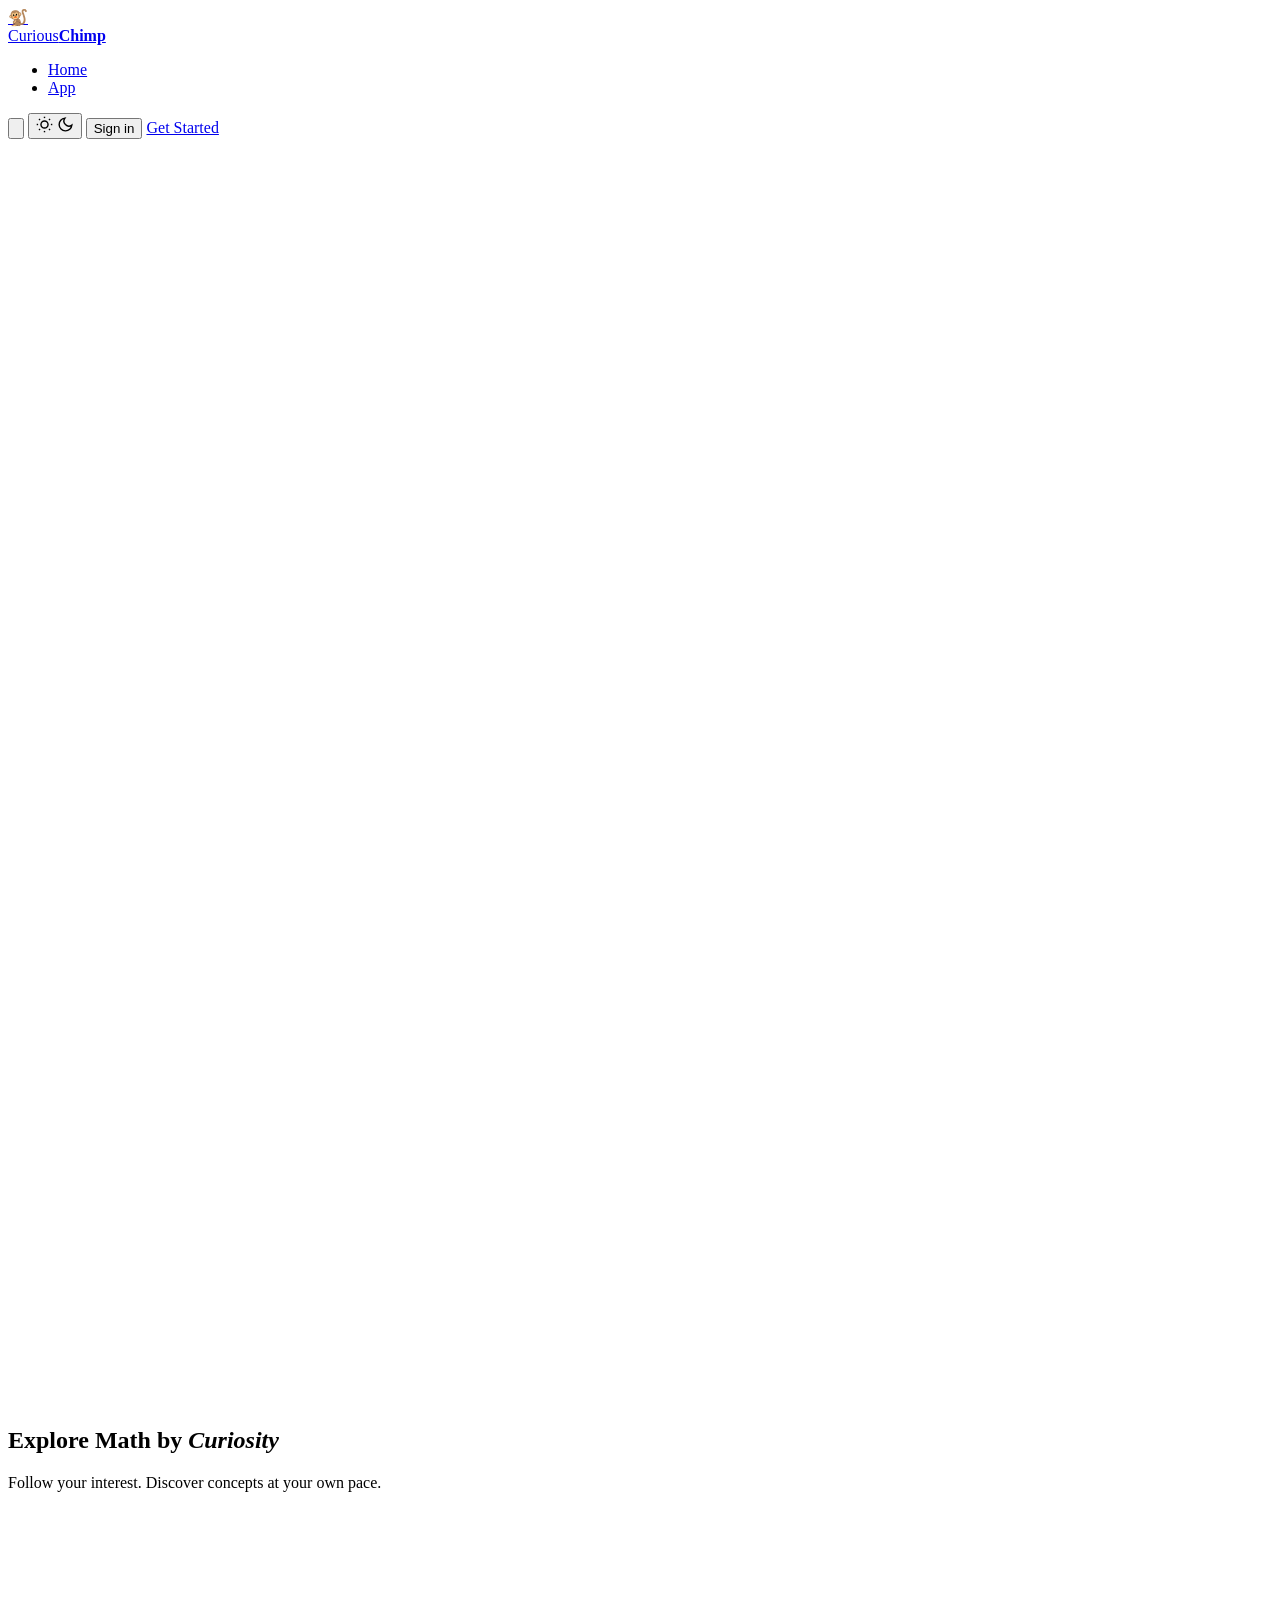
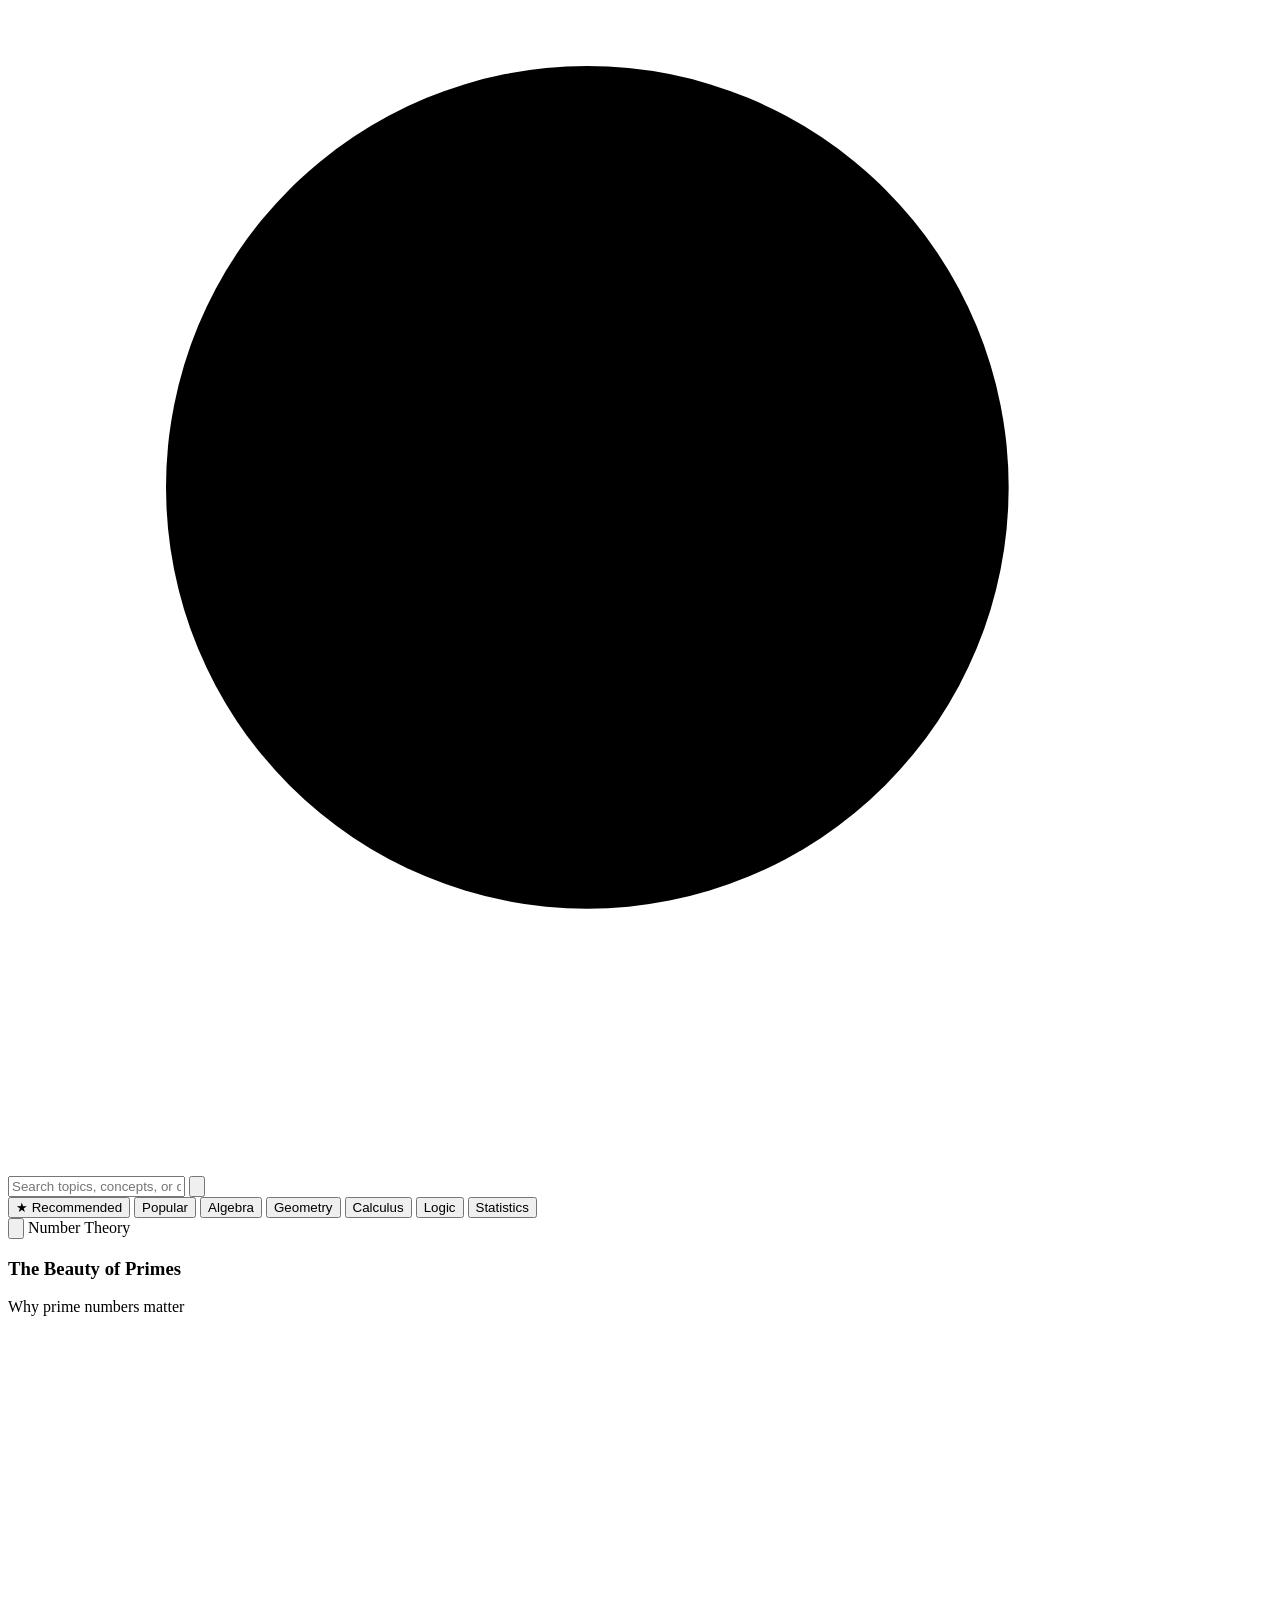
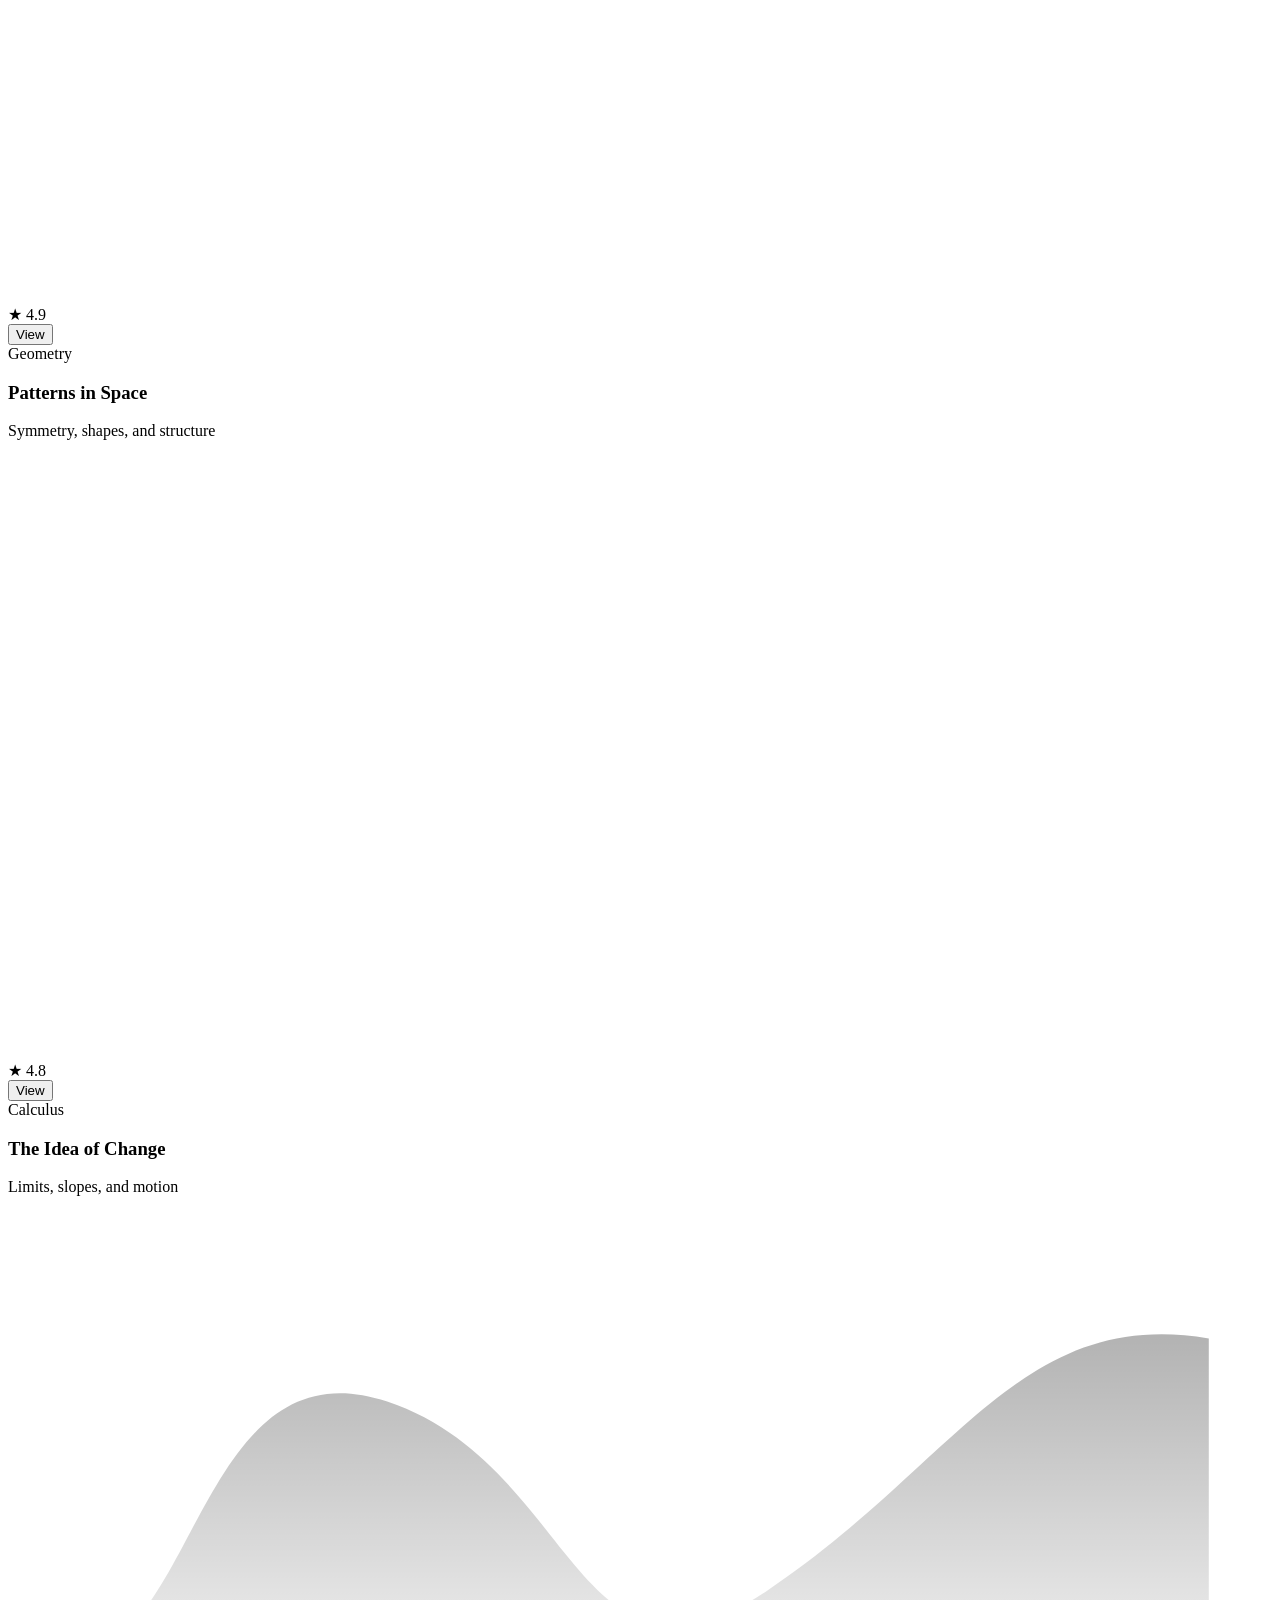
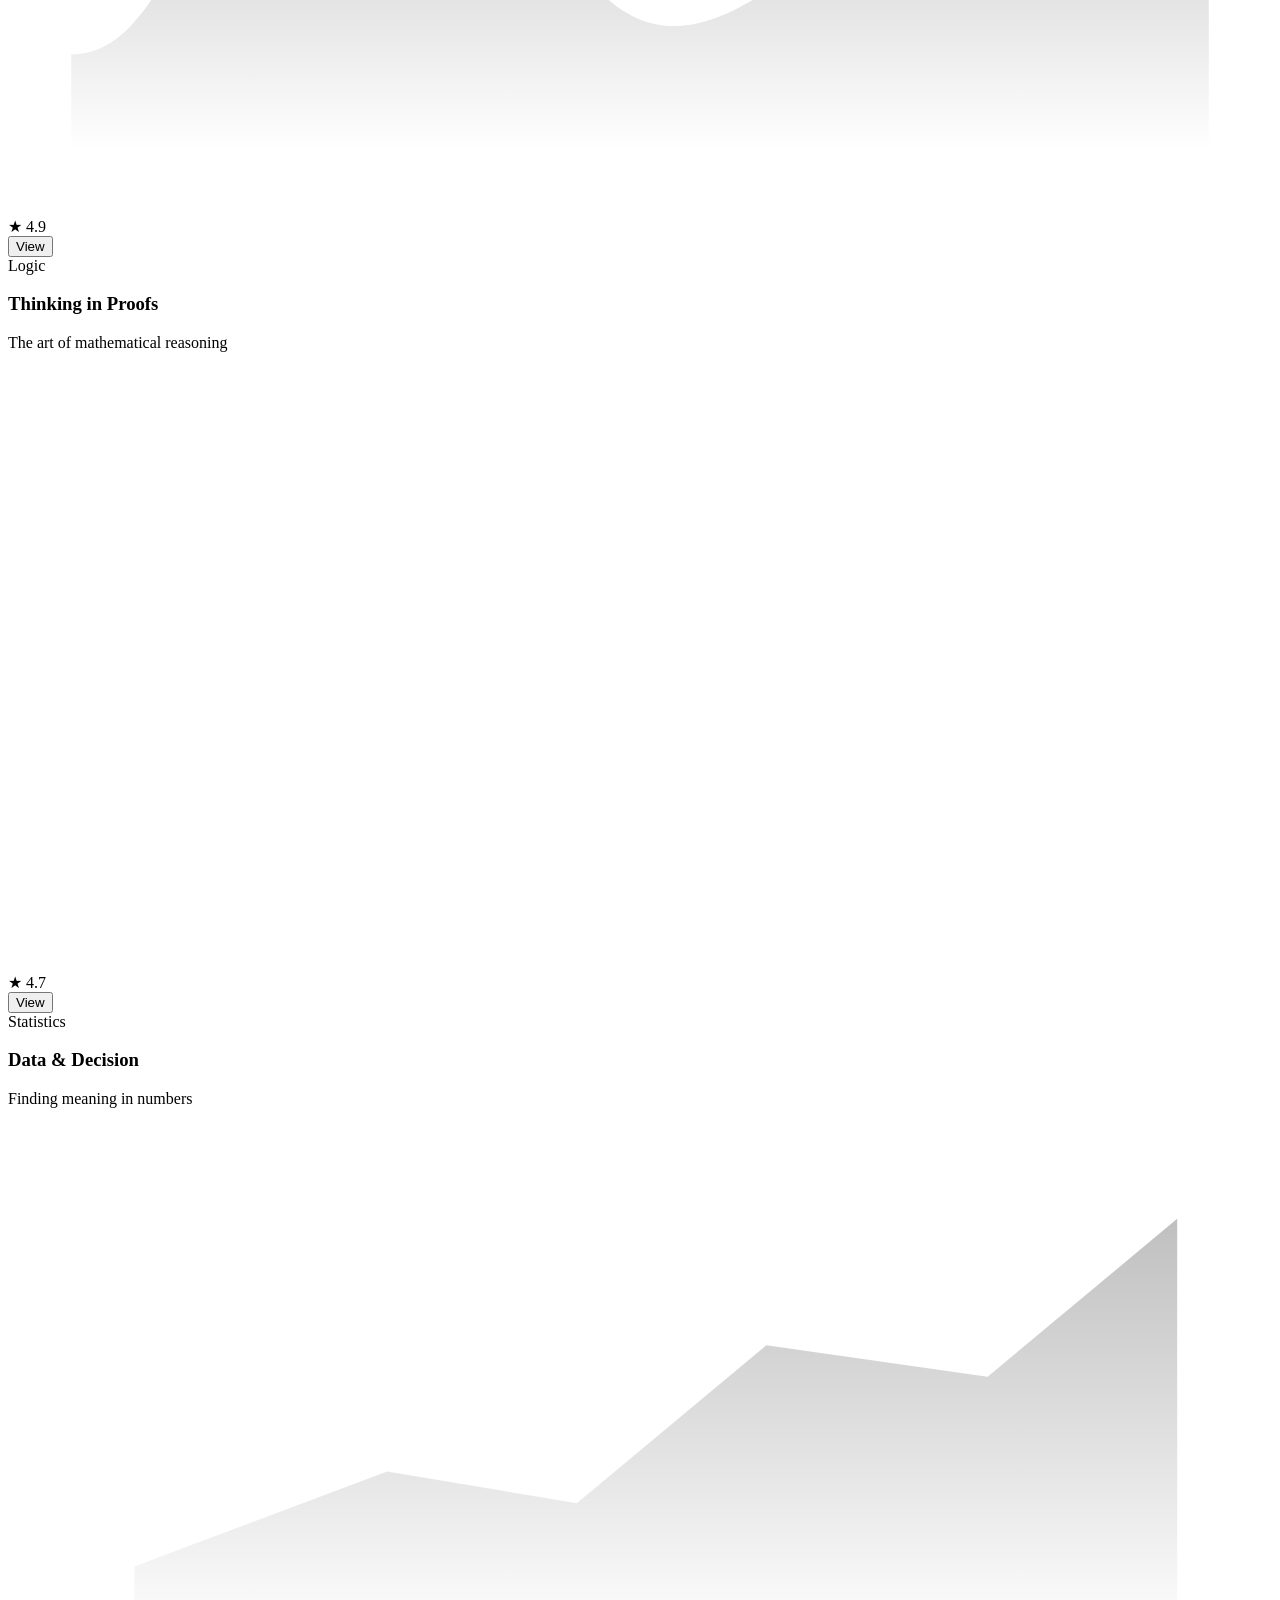
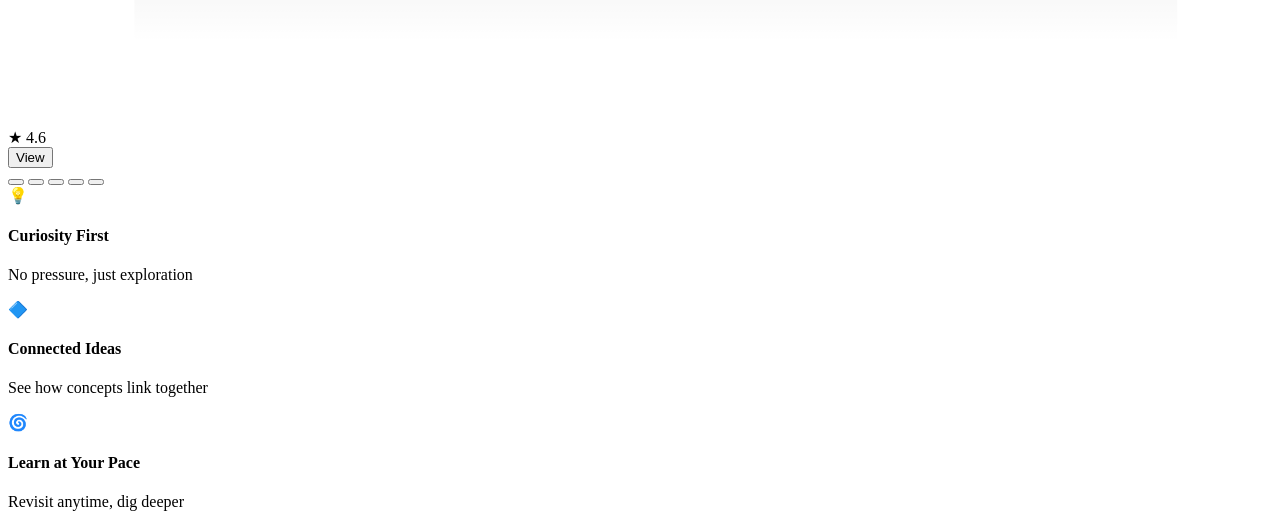
==== commit 50aa5332: "fixed files as claude output wasn't ready" ====
--- a/app/index.html
+++ b/app/index.html
@@ -19,9 +19,8 @@
     </a>
 
     <ul class="nav-links">
-      <li class="active"><a href="index.html">Explore</a></li>
-      <li><a href="#">Practice</a></li>
-      <li><a href="#">Learn</a></li>
+      <li><a href="home.html">Home</a></li>
+      <li class="active"><a href="index.html">App</a></li>
     </ul>
 
     <div class="nav-right">
@@ -337,13 +336,6 @@
       if (Math.abs(dx) > 40) goToSlide(dx < 0 ? current + 1 : current - 1);
     });
 
-    /* ── Nav active ── */
-    document.querySelectorAll('.nav-links a').forEach(a => {
-      a.addEventListener('click', e => {
-        document.querySelectorAll('.nav-links li').forEach(li => li.classList.remove('active'));
-        a.parentElement.classList.add('active');
-      });
-    });
   </script>
 </body>
 </html>
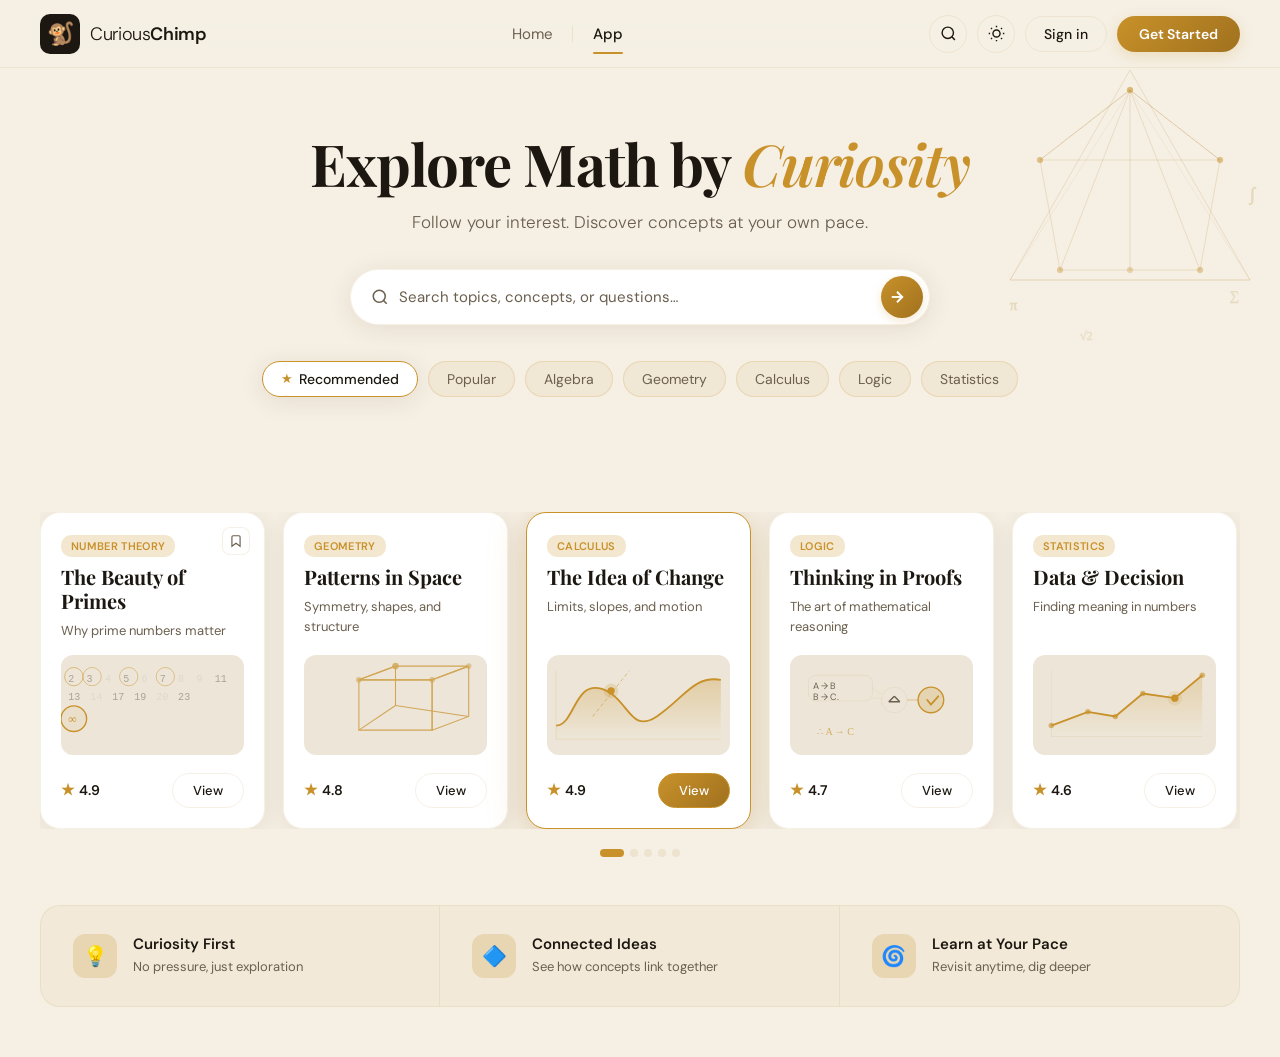
==== commit 30c1027b: "fixed incorrect file references" ====
--- a/app/index.html
+++ b/app/index.html
@@ -7,20 +7,20 @@
   <link rel="preconnect" href="https://fonts.googleapis.com" />
   <link rel="preconnect" href="https://fonts.gstatic.com" crossorigin />
   <link href="https://fonts.googleapis.com/css2?family=Playfair+Display:ital,wght@0,700;1,600&family=DM+Sans:wght@300;400;500;600&display=swap" rel="stylesheet" />
-  <link rel="stylesheet" href="styles.css" />
+  <link rel="stylesheet" href="../styles.css" />
 </head>
 <body>
 
   <!-- ─── Navbar ─────────────────────────────────────────────── -->
   <nav>
-    <a class="nav-logo" href="home.html">
+    <a class="nav-logo" href="../">
       <div class="logo-icon">🐒</div>
       <span class="logo-text">Curious<strong>Chimp</strong></span>
     </a>
 
     <ul class="nav-links">
-      <li><a href="home.html">Home</a></li>
-      <li class="active"><a href="index.html">App</a></li>
+      <li><a href="../">Home</a></li>
+      <li class="active"><a href="../app/">App</a></li>
     </ul>
 
     <div class="nav-right">
@@ -46,7 +46,7 @@
       </button>
 
       <button class="btn-signin">Sign in</button>
-      <a href="home.html" class="btn-cta">Get Started</a>
+      <a href="../" class="btn-cta">Get Started</a>
     </div>
   </nav>
 
@@ -298,7 +298,7 @@
     </div>
   </div>
 
-  <script src="theme.js"></script>
+  <script src="../theme.js"></script>
   <script>
     /* ── Filter Pills ── */
     document.querySelectorAll('.pill').forEach(pill => {
--- a/styles.css
+++ b/styles.css
@@ -0,0 +1,1128 @@
+/* ═══════════════════════════════════════════════════════════════
+   Curious Chimp — Shared Stylesheet
+   ═══════════════════════════════════════════════════════════════ */
+
+/* ─── Google Fonts (loaded in HTML head) ──────────────────────── */
+/* Playfair Display + DM Sans */
+
+/* ─── CSS Variables ────────────────────────────────────────────── */
+:root {
+  --bg:           #f5efe4;
+  --bg2:          #ede6d8;
+  --card-bg:      #ffffff;
+  --card-border:  rgba(180,140,60,0.12);
+  --nav-bg:       rgba(245,239,228,0.88);
+  --text:         #1c1710;
+  --text-muted:   #6b5f4e;
+  --accent:       #c8912a;
+  --accent-dark:  #a0711e;
+  --accent-glow:  rgba(200,145,42,0.22);
+  --pill-bg:      rgba(200,145,42,0.08);
+  --pill-border:  rgba(200,145,42,0.2);
+  --shadow:       0 4px 24px rgba(100,70,20,0.10);
+  --shadow-hover: 0 10px 40px rgba(100,70,20,0.18);
+  --hero-line:    rgba(180,130,40,0.18);
+  --strip-bg:     rgba(200,145,42,0.06);
+  --divider:      rgba(180,140,60,0.15);
+}
+
+[data-theme="dark"] {
+  --bg:           #0b0b0b;
+  --bg2:          #111008;
+  --card-bg:      #181510;
+  --card-border:  rgba(200,145,42,0.18);
+  --nav-bg:       rgba(11,11,11,0.92);
+  --text:         #f0e8d8;
+  --text-muted:   #9a8a70;
+  --accent:       #d4a843;
+  --accent-dark:  #b08530;
+  --accent-glow:  rgba(212,168,67,0.28);
+  --pill-bg:      rgba(212,168,67,0.08);
+  --pill-border:  rgba(212,168,67,0.25);
+  --shadow:       0 4px 32px rgba(0,0,0,0.5);
+  --shadow-hover: 0 12px 48px rgba(0,0,0,0.7);
+  --hero-line:    rgba(212,168,67,0.22);
+  --strip-bg:     rgba(212,168,67,0.05);
+  --divider:      rgba(212,168,67,0.12);
+}
+
+/* ─── Reset & Base ──────────────────────────────────────────────── */
+*, *::before, *::after {
+  box-sizing: border-box;
+  margin: 0;
+  padding: 0;
+}
+
+html { scroll-behavior: smooth; }
+
+body {
+  font-family: 'DM Sans', sans-serif;
+  background: var(--bg);
+  color: var(--text);
+  min-height: 100vh;
+  transition: background 0.4s ease, color 0.4s ease;
+  overflow-x: hidden;
+}
+
+/* ═══════════════════════════════════════════════════════════════
+   NAVBAR (shared)
+   ═══════════════════════════════════════════════════════════════ */
+nav {
+  position: fixed;
+  top: 0; left: 0; right: 0;
+  z-index: 100;
+  background: var(--nav-bg);
+  backdrop-filter: blur(16px);
+  -webkit-backdrop-filter: blur(16px);
+  border-bottom: 1px solid var(--card-border);
+  padding: 0 40px;
+  height: 68px;
+  display: flex;
+  align-items: center;
+  justify-content: space-between;
+  transition: background 0.4s ease;
+}
+
+.nav-logo {
+  display: flex;
+  align-items: center;
+  gap: 10px;
+  text-decoration: none;
+}
+
+.logo-icon {
+  width: 40px; height: 40px;
+  background: #1c1710;
+  border-radius: 10px;
+  display: flex; align-items: center; justify-content: center;
+  font-size: 22px;
+  flex-shrink: 0;
+  transition: background 0.4s;
+}
+
+[data-theme="dark"] .logo-icon { background: #2a2218; }
+
+.logo-text {
+  font-family: 'DM Sans', sans-serif;
+  font-size: 18px;
+  font-weight: 300;
+  color: var(--text);
+  letter-spacing: -0.02em;
+}
+
+.logo-text strong { font-weight: 600; }
+
+.nav-links {
+  display: flex;
+  align-items: center;
+  gap: 0;
+  list-style: none;
+}
+
+.nav-links li { position: relative; }
+
+.nav-links a {
+  display: block;
+  padding: 8px 20px;
+  font-size: 15px;
+  font-weight: 400;
+  color: var(--text-muted);
+  text-decoration: none;
+  transition: color 0.2s;
+}
+
+.nav-links a:hover { color: var(--text); }
+
+.nav-links li:not(:last-child) a::after {
+  content: '';
+  position: absolute;
+  right: 0; top: 50%;
+  transform: translateY(-50%);
+  height: 16px; width: 1px;
+  background: var(--divider);
+}
+
+.nav-links li.active a {
+  color: var(--text);
+  font-weight: 500;
+}
+
+.nav-links li.active a::before {
+  content: '';
+  position: absolute;
+  bottom: -2px; left: 20px; right: 20px;
+  height: 2px;
+  background: var(--accent);
+  border-radius: 2px;
+}
+
+.nav-right {
+  display: flex;
+  align-items: center;
+  gap: 10px;
+}
+
+/* ─── Shared Buttons ──────────────────────────────────────────── */
+.btn-icon {
+  width: 38px; height: 38px;
+  border-radius: 50%;
+  border: 1px solid var(--card-border);
+  background: transparent;
+  color: var(--text);
+  cursor: pointer;
+  display: flex; align-items: center; justify-content: center;
+  transition: border-color 0.2s, background 0.2s;
+}
+
+.btn-icon:hover {
+  border-color: var(--accent);
+  background: var(--accent-glow);
+}
+
+.btn-icon svg {
+  width: 17px; height: 17px;
+  stroke: currentColor;
+  fill: none;
+  stroke-width: 2;
+}
+
+.btn-signin {
+  padding: 8px 18px;
+  border-radius: 20px;
+  border: 1px solid var(--card-border);
+  background: transparent;
+  color: var(--text);
+  font-family: 'DM Sans', sans-serif;
+  font-size: 14px;
+  font-weight: 500;
+  cursor: pointer;
+  transition: border-color 0.2s, background 0.2s;
+}
+
+.btn-signin:hover {
+  border-color: var(--accent);
+  background: var(--accent-glow);
+}
+
+.btn-cta {
+  padding: 9px 22px;
+  border-radius: 24px;
+  border: none;
+  background: linear-gradient(135deg, var(--accent), var(--accent-dark));
+  color: #fff;
+  font-family: 'DM Sans', sans-serif;
+  font-size: 14px;
+  font-weight: 600;
+  cursor: pointer;
+  transition: opacity 0.2s, transform 0.2s, box-shadow 0.2s;
+  box-shadow: 0 4px 14px var(--accent-glow);
+  text-decoration: none;
+  display: inline-flex; align-items: center;
+}
+
+.btn-cta:hover {
+  opacity: 0.92;
+  transform: translateY(-1px);
+  box-shadow: 0 6px 20px var(--accent-glow);
+}
+
+/* ─── Theme Toggle ────────────────────────────────────────────── */
+#theme-toggle { position: relative; overflow: hidden; }
+
+#theme-toggle .icon-sun,
+#theme-toggle .icon-moon {
+  position: absolute;
+  transition: transform 0.3s ease, opacity 0.3s ease;
+}
+
+[data-theme="light"] #theme-toggle .icon-sun  { transform: translateY(0);    opacity: 1; }
+[data-theme="light"] #theme-toggle .icon-moon { transform: translateY(20px); opacity: 0; }
+[data-theme="dark"]  #theme-toggle .icon-sun  { transform: translateY(-20px); opacity: 0; }
+[data-theme="dark"]  #theme-toggle .icon-moon { transform: translateY(0);    opacity: 1; }
+
+/* ─── Shared Animation ────────────────────────────────────────── */
+@keyframes fadeUp {
+  from { opacity: 0; transform: translateY(24px); }
+  to   { opacity: 1; transform: translateY(0); }
+}
+
+@keyframes fadeIn {
+  from { opacity: 0; }
+  to   { opacity: 1; }
+}
+
+/* ─── Feature Strip (shared) ─────────────────────────────────── */
+.features {
+  margin: 8px 40px 50px;
+  background: var(--strip-bg);
+  border: 1px solid var(--card-border);
+  border-radius: 20px;
+  display: grid;
+  grid-template-columns: 1fr 1fr 1fr;
+  overflow: hidden;
+  animation: fadeUp 0.7s 0.45s ease both;
+}
+
+.feature {
+  padding: 28px 32px;
+  display: flex;
+  align-items: flex-start;
+  gap: 16px;
+}
+
+.feature:not(:last-child) { border-right: 1px solid var(--card-border); }
+
+.feature-icon {
+  width: 44px; height: 44px;
+  border-radius: 12px;
+  background: var(--accent-glow);
+  display: flex; align-items: center; justify-content: center;
+  flex-shrink: 0;
+  font-size: 20px;
+}
+
+.feature-text h4 {
+  font-size: 15px;
+  font-weight: 600;
+  color: var(--text);
+  margin-bottom: 4px;
+}
+
+.feature-text p {
+  font-size: 13px;
+  color: var(--text-muted);
+  line-height: 1.4;
+}
+
+/* ═══════════════════════════════════════════════════════════════
+   EXPLORE PAGE (index.html)
+   ═══════════════════════════════════════════════════════════════ */
+
+/* ─── Hero ────────────────────────────────────────────────────── */
+.hero {
+  position: relative;
+  padding: 130px 40px 60px;
+  text-align: center;
+  overflow: hidden;
+  min-height: 480px;
+}
+
+.hero-bg-art {
+  position: absolute;
+  top: 60px; right: -20px;
+  width: 340px; height: 340px;
+  pointer-events: none;
+}
+
+[data-theme="dark"] .hero-bg-art { opacity: 0.85; }
+
+.hero-glow {
+  position: absolute;
+  top: 40px; right: 80px;
+  width: 500px; height: 400px;
+  background: radial-gradient(ellipse at center, rgba(212,168,67,0.12) 0%, transparent 70%);
+  pointer-events: none;
+  opacity: 0;
+  transition: opacity 0.5s;
+}
+
+[data-theme="dark"] .hero-glow { opacity: 1; }
+
+.hero-content {
+  position: relative;
+  z-index: 1;
+  animation: fadeUp 0.7s ease both;
+}
+
+.hero h1 {
+  font-family: 'Playfair Display', serif;
+  font-size: clamp(36px, 5vw, 58px);
+  font-weight: 700;
+  line-height: 1.15;
+  letter-spacing: -0.02em;
+  color: var(--text);
+  margin-bottom: 14px;
+}
+
+.hero h1 em {
+  font-style: italic;
+  color: var(--accent);
+  font-weight: 600;
+}
+
+.hero p {
+  font-size: 17px;
+  color: var(--text-muted);
+  margin-bottom: 36px;
+  font-weight: 300;
+}
+
+/* ─── Search Bar ─────────────────────────────────────────────── */
+.search-bar {
+  display: flex;
+  align-items: center;
+  max-width: 580px;
+  margin: 0 auto 36px;
+  background: var(--card-bg);
+  border: 1px solid var(--card-border);
+  border-radius: 40px;
+  padding: 6px 6px 6px 20px;
+  box-shadow: var(--shadow);
+  transition: box-shadow 0.2s, border-color 0.2s;
+}
+
+.search-bar:focus-within {
+  border-color: var(--accent);
+  box-shadow: 0 0 0 3px var(--accent-glow), var(--shadow);
+}
+
+.search-bar svg {
+  width: 18px; height: 18px;
+  stroke: var(--text-muted);
+  fill: none;
+  stroke-width: 2;
+  flex-shrink: 0;
+  margin-right: 10px;
+}
+
+.search-bar input {
+  flex: 1;
+  border: none;
+  background: transparent;
+  font-family: 'DM Sans', sans-serif;
+  font-size: 15px;
+  color: var(--text);
+  outline: none;
+}
+
+.search-bar input::placeholder { color: var(--text-muted); }
+
+.search-submit {
+  width: 42px; height: 42px;
+  border-radius: 50%;
+  border: none;
+  background: linear-gradient(135deg, var(--accent), var(--accent-dark));
+  color: #fff;
+  cursor: pointer;
+  display: flex; align-items: center; justify-content: center;
+  flex-shrink: 0;
+  transition: transform 0.2s, box-shadow 0.2s;
+  box-shadow: 0 3px 10px var(--accent-glow);
+}
+
+.search-submit:hover {
+  transform: scale(1.08);
+  box-shadow: 0 5px 16px var(--accent-glow);
+}
+
+.search-submit svg {
+  width: 18px; height: 18px;
+  stroke: #fff;
+  fill: none;
+  stroke-width: 2.5;
+}
+
+/* ─── Filter Pills ───────────────────────────────────────────── */
+.pills {
+  display: flex;
+  align-items: center;
+  justify-content: center;
+  gap: 10px;
+  flex-wrap: wrap;
+  animation: fadeUp 0.7s 0.15s ease both;
+}
+
+.pill {
+  padding: 8px 18px;
+  border-radius: 24px;
+  border: 1px solid var(--pill-border);
+  background: var(--pill-bg);
+  color: var(--text-muted);
+  font-family: 'DM Sans', sans-serif;
+  font-size: 14px;
+  font-weight: 400;
+  cursor: pointer;
+  transition: background 0.2s, border-color 0.2s, color 0.2s;
+  display: flex; align-items: center; gap: 6px;
+}
+
+.pill:hover { border-color: var(--accent); color: var(--text); }
+
+.pill.active {
+  background: var(--card-bg);
+  border-color: var(--accent);
+  color: var(--text);
+  font-weight: 500;
+  box-shadow: var(--shadow);
+}
+
+.pill .star { color: var(--accent); font-size: 13px; }
+
+/* ─── Cards Section ──────────────────────────────────────────── */
+.cards-section {
+  padding: 32px 40px 20px;
+  animation: fadeUp 0.7s 0.3s ease both;
+}
+
+.cards-track-wrapper { overflow: hidden; }
+
+.cards-track {
+  display: flex;
+  gap: 18px;
+  transition: transform 0.5s cubic-bezier(0.4, 0, 0.2, 1);
+}
+
+.card {
+  flex: 0 0 calc(20% - 15px);
+  min-width: 210px;
+  background: var(--card-bg);
+  border: 1px solid var(--card-border);
+  border-radius: 20px;
+  padding: 22px 20px 20px;
+  display: flex;
+  flex-direction: column;
+  gap: 8px;
+  box-shadow: var(--shadow);
+  transition: transform 0.25s ease, box-shadow 0.25s ease, border-color 0.25s ease;
+  cursor: pointer;
+  position: relative;
+  overflow: hidden;
+}
+
+.card::before {
+  content: '';
+  position: absolute;
+  inset: 0;
+  border-radius: 20px;
+  background: linear-gradient(135deg, var(--accent-glow) 0%, transparent 60%);
+  opacity: 0;
+  transition: opacity 0.3s;
+}
+
+.card:hover::before { opacity: 1; }
+
+.card:hover {
+  transform: translateY(-6px);
+  box-shadow: var(--shadow-hover);
+  border-color: var(--accent);
+}
+
+.card.featured {
+  border-color: var(--accent);
+  box-shadow: 0 8px 40px var(--accent-glow), var(--shadow);
+}
+
+[data-theme="dark"] .card.featured {
+  box-shadow: 0 0 0 1px var(--accent), 0 12px 50px rgba(212,168,67,0.2);
+}
+
+.card-tag {
+  display: inline-block;
+  padding: 4px 10px;
+  border-radius: 10px;
+  font-size: 11px;
+  font-weight: 600;
+  letter-spacing: 0.03em;
+  text-transform: uppercase;
+  background: var(--accent-glow);
+  color: var(--accent);
+  width: fit-content;
+}
+
+.card h3 {
+  font-family: 'Playfair Display', serif;
+  font-size: 20px;
+  font-weight: 700;
+  line-height: 1.2;
+  color: var(--text);
+}
+
+.card-desc {
+  font-size: 13px;
+  color: var(--text-muted);
+  line-height: 1.5;
+  flex: 1;
+}
+
+.card-illustration {
+  width: 100%;
+  height: 100px;
+  border-radius: 12px;
+  overflow: hidden;
+  margin: 6px 0;
+  background: var(--bg2);
+  display: flex; align-items: center; justify-content: center;
+}
+
+.card-illustration svg { width: 100%; height: 100%; }
+
+.card-footer {
+  display: flex;
+  align-items: center;
+  justify-content: space-between;
+  margin-top: 4px;
+}
+
+.card-rating {
+  display: flex;
+  align-items: center;
+  gap: 5px;
+  font-size: 14px;
+  font-weight: 600;
+  color: var(--text);
+}
+
+.card-rating .star { color: var(--accent); font-size: 15px; }
+
+.btn-view {
+  padding: 8px 20px;
+  border-radius: 20px;
+  border: 1px solid var(--card-border);
+  background: transparent;
+  color: var(--text);
+  font-family: 'DM Sans', sans-serif;
+  font-size: 13px;
+  font-weight: 500;
+  cursor: pointer;
+  transition: background 0.2s, border-color 0.2s, color 0.2s;
+}
+
+.btn-view:hover,
+.card.featured .btn-view {
+  background: linear-gradient(135deg, var(--accent), var(--accent-dark));
+  border-color: var(--accent);
+  color: #fff;
+}
+
+.carousel-dots {
+  display: flex;
+  justify-content: center;
+  gap: 6px;
+  padding: 20px 0;
+}
+
+.dot {
+  width: 8px; height: 8px;
+  border-radius: 50%;
+  background: var(--card-border);
+  border: none;
+  cursor: pointer;
+  transition: background 0.3s, width 0.3s;
+  padding: 0;
+}
+
+.dot.active {
+  background: var(--accent);
+  width: 24px;
+  border-radius: 4px;
+}
+
+.card-bookmark {
+  position: absolute;
+  top: 14px; right: 14px;
+  width: 28px; height: 28px;
+  border-radius: 8px;
+  border: 1px solid var(--card-border);
+  background: var(--card-bg);
+  display: flex; align-items: center; justify-content: center;
+  cursor: pointer;
+  transition: border-color 0.2s, background 0.2s;
+}
+
+.card-bookmark:hover {
+  border-color: var(--accent);
+  background: var(--accent-glow);
+}
+
+.card-bookmark svg {
+  width: 14px; height: 14px;
+  stroke: var(--text-muted);
+  fill: none;
+  stroke-width: 2;
+}
+
+/* ═══════════════════════════════════════════════════════════════
+   HOME PAGE (home.html)
+   ═══════════════════════════════════════════════════════════════ */
+
+/* ─── Home Hero ───────────────────────────────────────────────── */
+.home-hero {
+  position: relative;
+  padding: 140px 80px 80px;
+  min-height: 600px;
+  display: flex;
+  align-items: center;
+  overflow: hidden;
+}
+
+.home-hero-glow {
+  position: absolute;
+  top: 0; left: 0; right: 0; bottom: 0;
+  background: radial-gradient(ellipse at 30% 50%, rgba(200,145,42,0.08) 0%, transparent 65%);
+  pointer-events: none;
+  opacity: 0;
+  transition: opacity 0.5s;
+}
+
+[data-theme="dark"] .home-hero-glow { opacity: 1; }
+
+.home-hero-bg-art {
+  position: absolute;
+  right: 40px;
+  top: 50%;
+  transform: translateY(-50%);
+  width: 420px; height: 420px;
+  pointer-events: none;
+  opacity: 0.9;
+}
+
+[data-theme="dark"] .home-hero-bg-art { opacity: 1; }
+
+.home-hero-content {
+  position: relative;
+  z-index: 1;
+  max-width: 560px;
+  animation: fadeUp 0.7s ease both;
+}
+
+.home-eyebrow {
+  display: inline-flex;
+  align-items: center;
+  gap: 8px;
+  padding: 6px 14px;
+  border-radius: 20px;
+  border: 1px solid var(--pill-border);
+  background: var(--pill-bg);
+  font-size: 12px;
+  font-weight: 600;
+  letter-spacing: 0.06em;
+  text-transform: uppercase;
+  color: var(--accent);
+  margin-bottom: 24px;
+}
+
+.home-eyebrow span { font-size: 14px; }
+
+.home-hero h1 {
+  font-family: 'Playfair Display', serif;
+  font-size: clamp(40px, 5.5vw, 66px);
+  font-weight: 700;
+  line-height: 1.1;
+  letter-spacing: -0.025em;
+  color: var(--text);
+  margin-bottom: 22px;
+}
+
+.home-hero h1 em {
+  font-style: italic;
+  color: var(--accent);
+}
+
+.home-hero p {
+  font-size: 17px;
+  color: var(--text-muted);
+  line-height: 1.65;
+  margin-bottom: 38px;
+  font-weight: 300;
+  max-width: 460px;
+}
+
+.home-hero-ctas {
+  display: flex;
+  gap: 14px;
+  align-items: center;
+  flex-wrap: wrap;
+}
+
+.btn-cta-large {
+  padding: 13px 30px;
+  border-radius: 28px;
+  border: none;
+  background: linear-gradient(135deg, var(--accent), var(--accent-dark));
+  color: #fff;
+  font-family: 'DM Sans', sans-serif;
+  font-size: 15px;
+  font-weight: 600;
+  cursor: pointer;
+  text-decoration: none;
+  display: inline-flex; align-items: center; gap: 8px;
+  transition: opacity 0.2s, transform 0.2s, box-shadow 0.2s;
+  box-shadow: 0 6px 20px var(--accent-glow);
+}
+
+.btn-cta-large:hover {
+  opacity: 0.9;
+  transform: translateY(-2px);
+  box-shadow: 0 10px 30px var(--accent-glow);
+}
+
+.btn-ghost-large {
+  padding: 13px 28px;
+  border-radius: 28px;
+  border: 1px solid var(--card-border);
+  background: transparent;
+  color: var(--text);
+  font-family: 'DM Sans', sans-serif;
+  font-size: 15px;
+  font-weight: 500;
+  cursor: pointer;
+  text-decoration: none;
+  display: inline-flex; align-items: center; gap: 8px;
+  transition: border-color 0.2s, background 0.2s;
+}
+
+.btn-ghost-large:hover {
+  border-color: var(--accent);
+  background: var(--accent-glow);
+}
+
+/* ─── Home Stats Bar ──────────────────────────────────────────── */
+.home-stats {
+  display: flex;
+  gap: 0;
+  margin: 0 40px;
+  border: 1px solid var(--card-border);
+  border-radius: 18px;
+  background: var(--card-bg);
+  overflow: hidden;
+  animation: fadeUp 0.7s 0.2s ease both;
+  box-shadow: var(--shadow);
+}
+
+.home-stat {
+  flex: 1;
+  padding: 26px 32px;
+  text-align: center;
+}
+
+.home-stat:not(:last-child) { border-right: 1px solid var(--divider); }
+
+.home-stat-number {
+  font-family: 'Playfair Display', serif;
+  font-size: 32px;
+  font-weight: 700;
+  color: var(--accent);
+  line-height: 1;
+  margin-bottom: 6px;
+}
+
+.home-stat-label {
+  font-size: 13px;
+  color: var(--text-muted);
+  font-weight: 400;
+}
+
+/* ─── Home Section Title ──────────────────────────────────────── */
+.section-header {
+  padding: 56px 40px 28px;
+  display: flex;
+  align-items: flex-end;
+  justify-content: space-between;
+  gap: 16px;
+}
+
+.section-title {
+  font-family: 'Playfair Display', serif;
+  font-size: 30px;
+  font-weight: 700;
+  color: var(--text);
+  line-height: 1.2;
+}
+
+.section-title em {
+  font-style: italic;
+  color: var(--accent);
+}
+
+.section-subtitle {
+  font-size: 14px;
+  color: var(--text-muted);
+  margin-top: 6px;
+  font-weight: 300;
+}
+
+.section-link {
+  font-size: 14px;
+  font-weight: 500;
+  color: var(--accent);
+  text-decoration: none;
+  white-space: nowrap;
+  display: flex; align-items: center; gap: 4px;
+  flex-shrink: 0;
+  transition: gap 0.2s;
+}
+
+.section-link:hover { gap: 8px; }
+
+/* ─── Home Topic Grid ─────────────────────────────────────────── */
+.topic-grid {
+  display: grid;
+  grid-template-columns: repeat(3, 1fr);
+  gap: 18px;
+  padding: 0 40px;
+  animation: fadeUp 0.7s 0.25s ease both;
+}
+
+.topic-card {
+  background: var(--card-bg);
+  border: 1px solid var(--card-border);
+  border-radius: 20px;
+  padding: 28px;
+  cursor: pointer;
+  transition: transform 0.25s, box-shadow 0.25s, border-color 0.25s;
+  position: relative;
+  overflow: hidden;
+  text-decoration: none;
+  display: block;
+}
+
+.topic-card::before {
+  content: '';
+  position: absolute;
+  inset: 0;
+  border-radius: 20px;
+  background: linear-gradient(135deg, var(--accent-glow) 0%, transparent 60%);
+  opacity: 0;
+  transition: opacity 0.3s;
+}
+
+.topic-card:hover::before { opacity: 1; }
+
+.topic-card:hover {
+  transform: translateY(-5px);
+  box-shadow: var(--shadow-hover);
+  border-color: var(--accent);
+}
+
+.topic-card.wide { grid-column: span 2; }
+
+.topic-icon {
+  width: 52px; height: 52px;
+  border-radius: 14px;
+  background: var(--accent-glow);
+  display: flex; align-items: center; justify-content: center;
+  font-size: 24px;
+  margin-bottom: 18px;
+}
+
+.topic-card h3 {
+  font-family: 'Playfair Display', serif;
+  font-size: 22px;
+  font-weight: 700;
+  color: var(--text);
+  margin-bottom: 8px;
+  line-height: 1.2;
+}
+
+.topic-card p {
+  font-size: 14px;
+  color: var(--text-muted);
+  line-height: 1.6;
+}
+
+.topic-meta {
+  display: flex;
+  align-items: center;
+  gap: 14px;
+  margin-top: 18px;
+}
+
+.topic-badge {
+  padding: 4px 10px;
+  border-radius: 10px;
+  font-size: 11px;
+  font-weight: 600;
+  letter-spacing: 0.04em;
+  text-transform: uppercase;
+  background: var(--accent-glow);
+  color: var(--accent);
+}
+
+.topic-lessons {
+  font-size: 12px;
+  color: var(--text-muted);
+}
+
+.topic-card-art {
+  position: absolute;
+  right: 20px;
+  bottom: 20px;
+  opacity: 0.25;
+  transition: opacity 0.3s;
+}
+
+.topic-card:hover .topic-card-art { opacity: 0.4; }
+
+/* ─── Home How It Works ───────────────────────────────────────── */
+.how-section {
+  padding: 0 40px 16px;
+  animation: fadeUp 0.7s 0.3s ease both;
+}
+
+.how-grid {
+  display: grid;
+  grid-template-columns: repeat(3, 1fr);
+  gap: 18px;
+}
+
+.how-card {
+  background: var(--card-bg);
+  border: 1px solid var(--card-border);
+  border-radius: 20px;
+  padding: 32px 28px;
+  position: relative;
+}
+
+.how-number {
+  font-family: 'Playfair Display', serif;
+  font-size: 52px;
+  font-weight: 700;
+  color: var(--accent);
+  opacity: 0.18;
+  line-height: 1;
+  margin-bottom: -8px;
+}
+
+.how-card h4 {
+  font-size: 17px;
+  font-weight: 600;
+  color: var(--text);
+  margin-bottom: 10px;
+}
+
+.how-card p {
+  font-size: 14px;
+  color: var(--text-muted);
+  line-height: 1.6;
+}
+
+/* ─── Home CTA Banner ─────────────────────────────────────────── */
+.cta-banner {
+  margin: 48px 40px 50px;
+  background: linear-gradient(135deg, var(--accent) 0%, var(--accent-dark) 100%);
+  border-radius: 24px;
+  padding: 52px 60px;
+  display: flex;
+  align-items: center;
+  justify-content: space-between;
+  gap: 24px;
+  overflow: hidden;
+  position: relative;
+  animation: fadeUp 0.7s 0.4s ease both;
+}
+
+.cta-banner::before {
+  content: '';
+  position: absolute;
+  top: -60px; right: -60px;
+  width: 280px; height: 280px;
+  border-radius: 50%;
+  background: rgba(255,255,255,0.06);
+}
+
+.cta-banner::after {
+  content: '';
+  position: absolute;
+  bottom: -40px; right: 200px;
+  width: 160px; height: 160px;
+  border-radius: 50%;
+  background: rgba(255,255,255,0.04);
+}
+
+.cta-banner-text h2 {
+  font-family: 'Playfair Display', serif;
+  font-size: 32px;
+  font-weight: 700;
+  color: #fff;
+  margin-bottom: 10px;
+  position: relative;
+  z-index: 1;
+}
+
+.cta-banner-text p {
+  font-size: 15px;
+  color: rgba(255,255,255,0.75);
+  font-weight: 300;
+  position: relative;
+  z-index: 1;
+}
+
+.cta-banner-actions {
+  display: flex;
+  gap: 12px;
+  flex-shrink: 0;
+  position: relative;
+  z-index: 1;
+}
+
+.btn-white {
+  padding: 13px 28px;
+  border-radius: 24px;
+  border: none;
+  background: #fff;
+  color: var(--accent-dark);
+  font-family: 'DM Sans', sans-serif;
+  font-size: 14px;
+  font-weight: 600;
+  cursor: pointer;
+  text-decoration: none;
+  display: inline-flex; align-items: center;
+  transition: transform 0.2s, box-shadow 0.2s;
+  box-shadow: 0 4px 16px rgba(0,0,0,0.15);
+}
+
+.btn-white:hover {
+  transform: translateY(-2px);
+  box-shadow: 0 8px 24px rgba(0,0,0,0.2);
+}
+
+.btn-outline-white {
+  padding: 13px 26px;
+  border-radius: 24px;
+  border: 1.5px solid rgba(255,255,255,0.45);
+  background: transparent;
+  color: #fff;
+  font-family: 'DM Sans', sans-serif;
+  font-size: 14px;
+  font-weight: 500;
+  cursor: pointer;
+  text-decoration: none;
+  display: inline-flex; align-items: center;
+  transition: border-color 0.2s, background 0.2s;
+}
+
+.btn-outline-white:hover {
+  border-color: rgba(255,255,255,0.8);
+  background: rgba(255,255,255,0.1);
+}
+
+/* ═══════════════════════════════════════════════════════════════
+   RESPONSIVE
+   ═══════════════════════════════════════════════════════════════ */
+@media (max-width: 960px) {
+  nav { padding: 0 20px; }
+  .nav-links { display: none; }
+
+  /* Explore */
+  .hero { padding: 110px 20px 50px; }
+  .hero-bg-art { width: 200px; height: 200px; opacity: 0.35; }
+  .cards-section { padding: 24px 20px 16px; }
+  .card { flex: 0 0 260px; }
+  .features { margin: 8px 20px 40px; grid-template-columns: 1fr; }
+  .feature:not(:last-child) { border-right: none; border-bottom: 1px solid var(--card-border); }
+
+  /* Home */
+  .home-hero { padding: 110px 20px 60px; flex-direction: column; min-height: auto; }
+  .home-hero-bg-art { display: none; }
+  .home-stats { margin: 0 20px; flex-wrap: wrap; }
+  .home-stat { flex: 1 1 40%; }
+  .home-stat:not(:last-child) { border-right: none; border-bottom: 1px solid var(--divider); }
+  .section-header { padding: 40px 20px 20px; }
+  .topic-grid { grid-template-columns: 1fr; padding: 0 20px; }
+  .topic-card.wide { grid-column: span 1; }
+  .how-grid { grid-template-columns: 1fr; }
+  .how-section { padding: 0 20px 16px; }
+  .cta-banner { margin: 32px 20px 40px; padding: 36px 28px; flex-direction: column; text-align: center; }
+  .cta-banner-actions { flex-direction: column; width: 100%; }
+  .btn-white, .btn-outline-white { justify-content: center; }
+}
